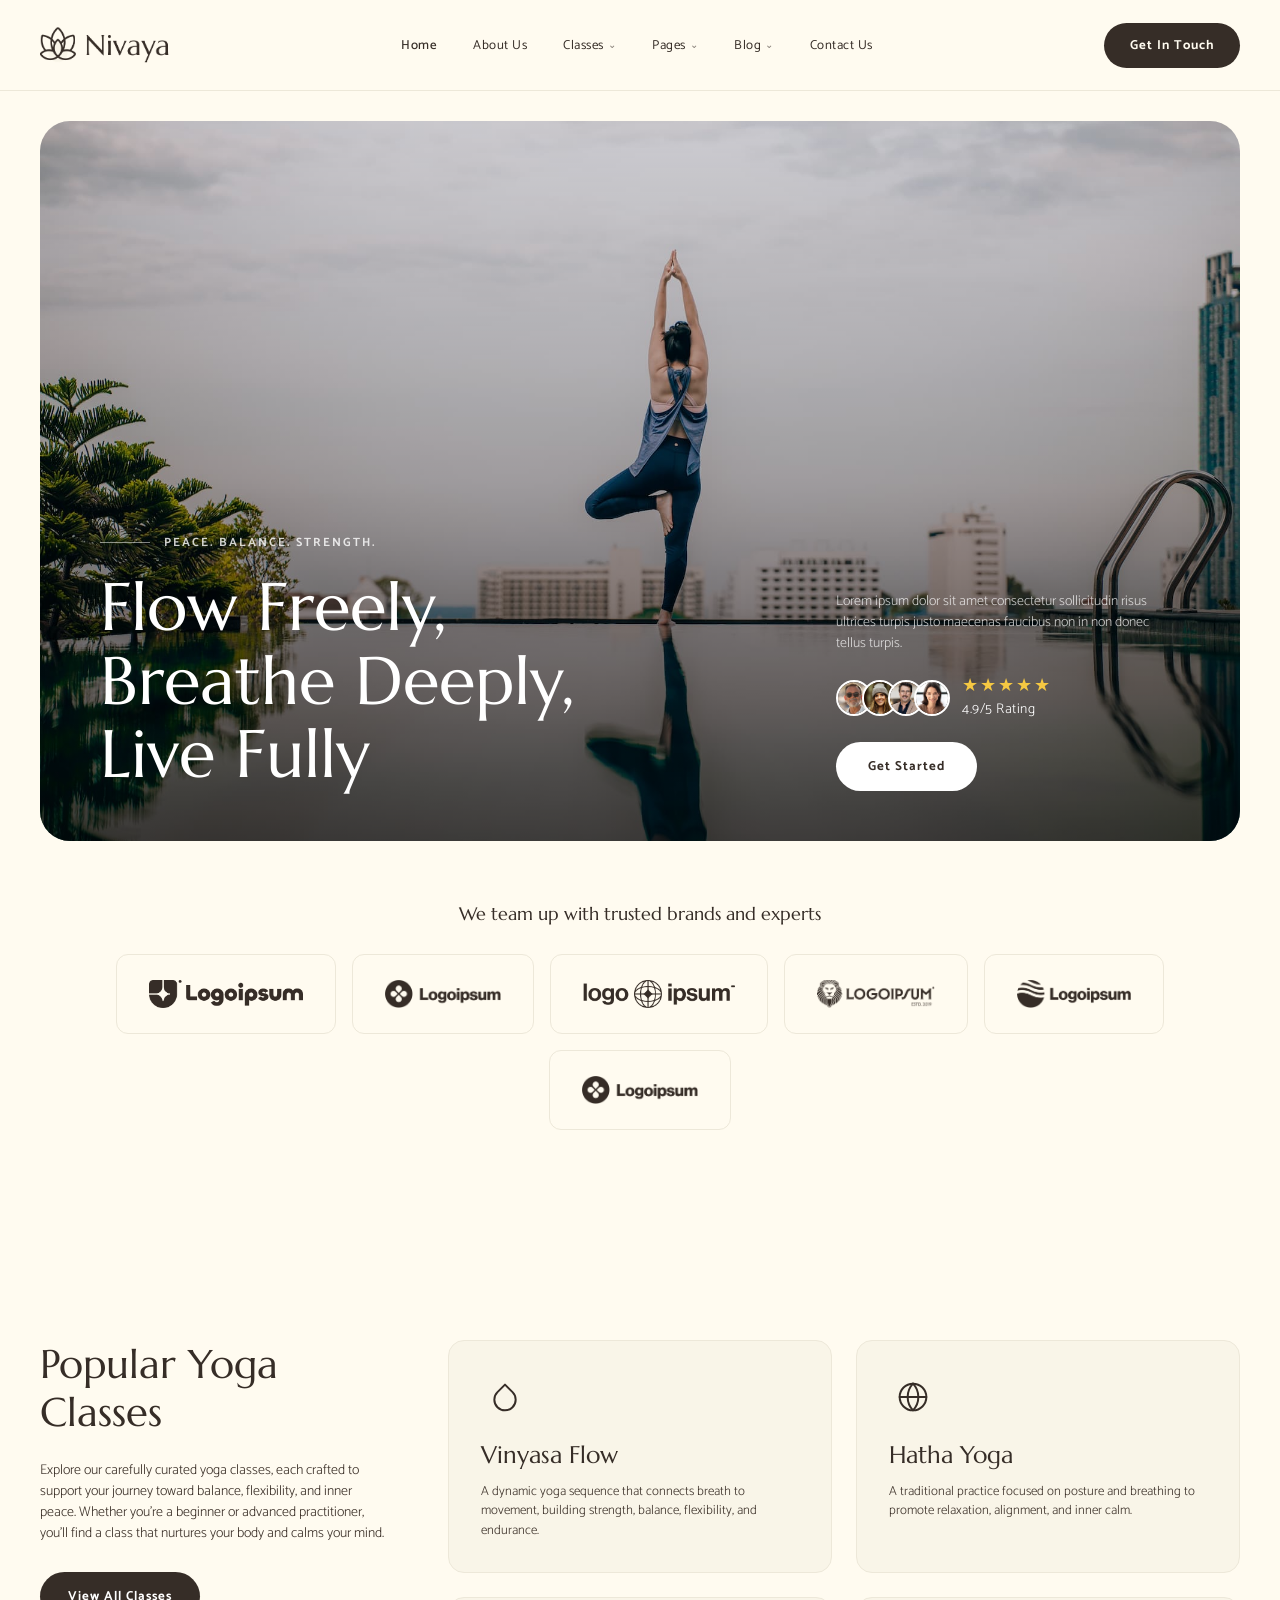
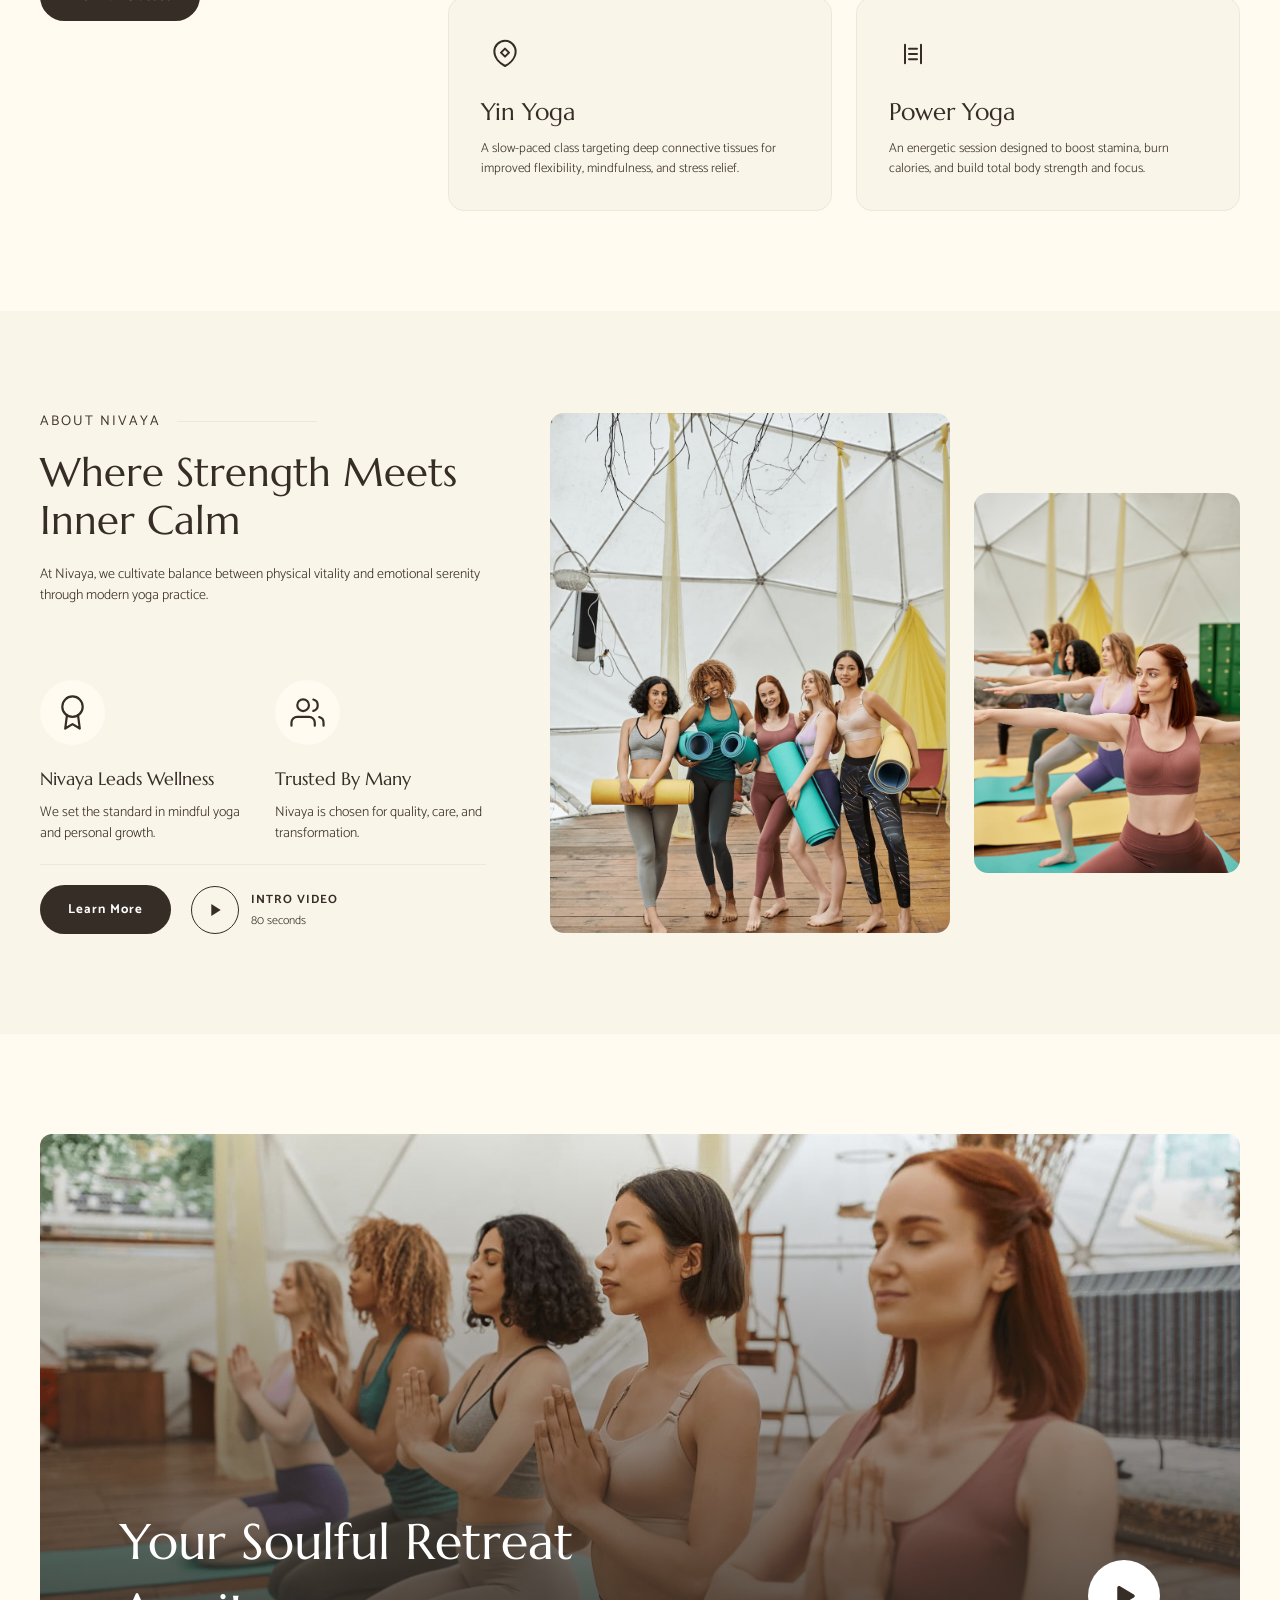
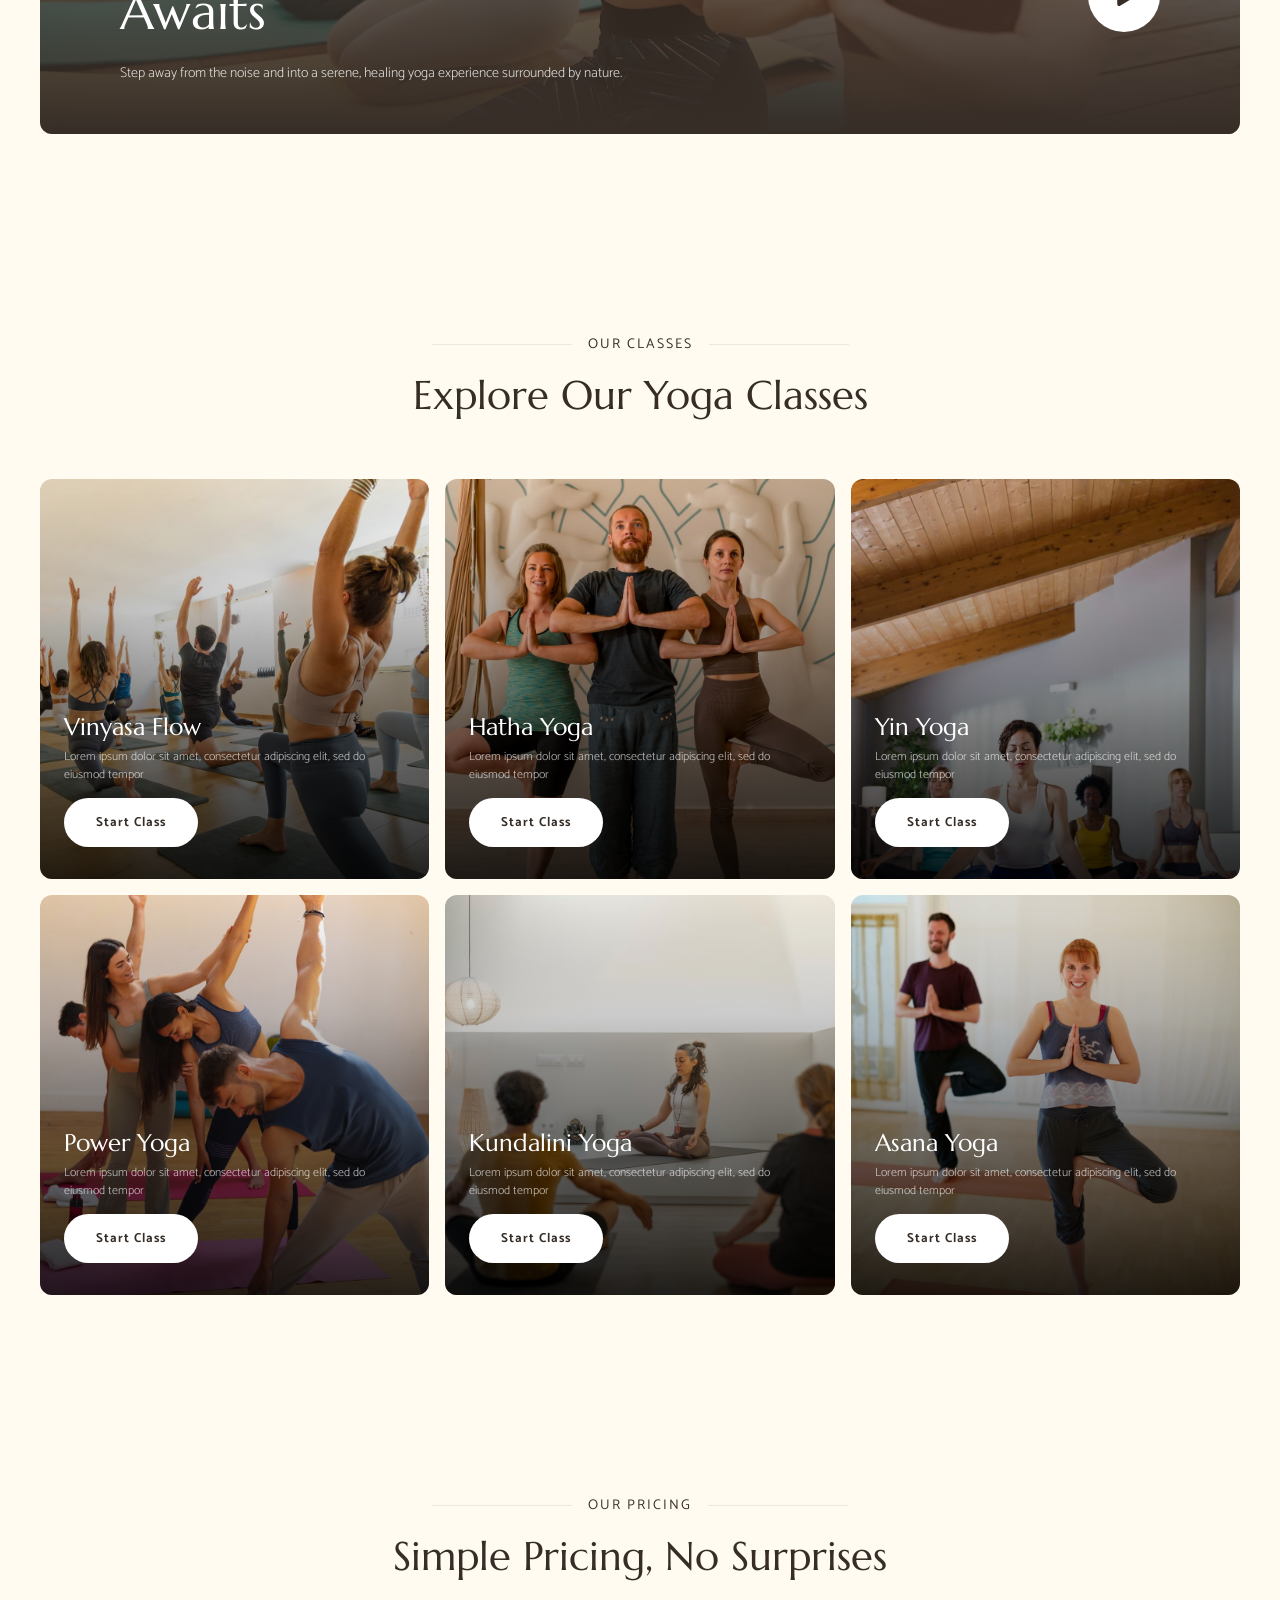
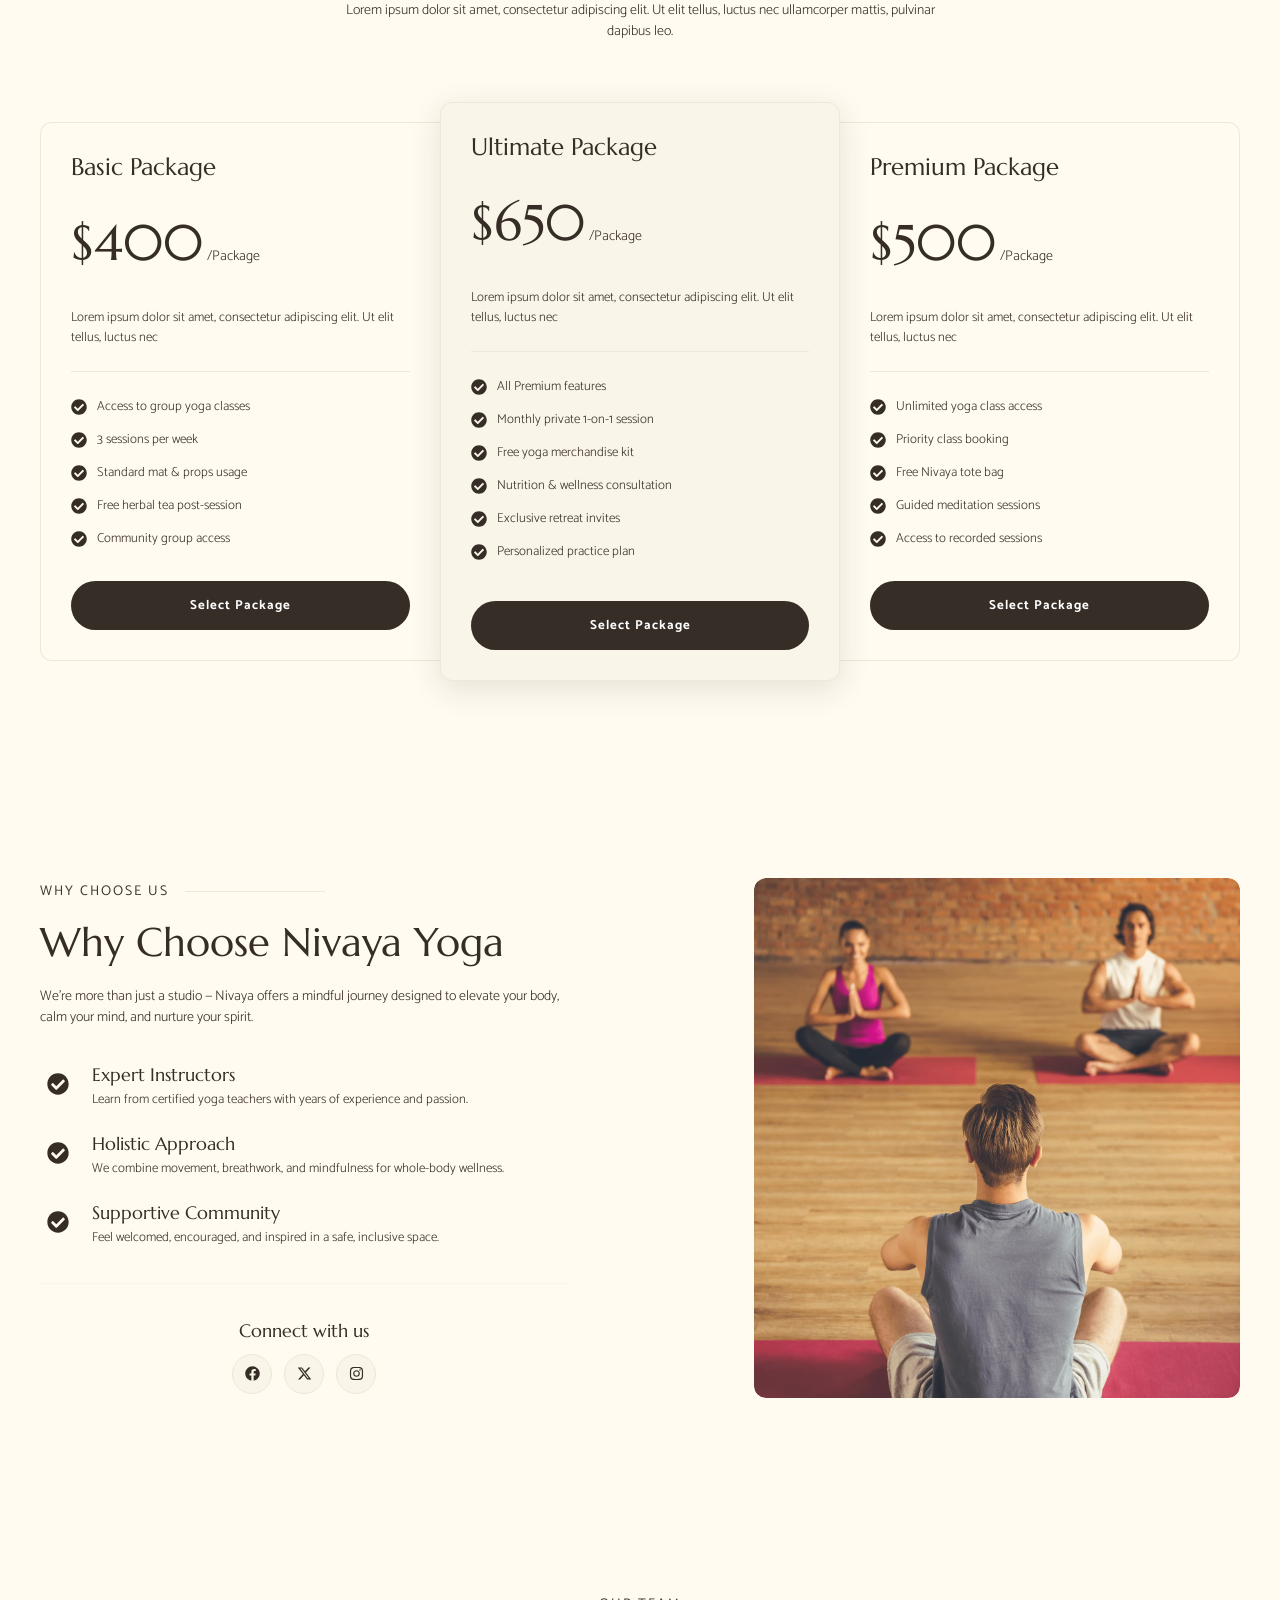
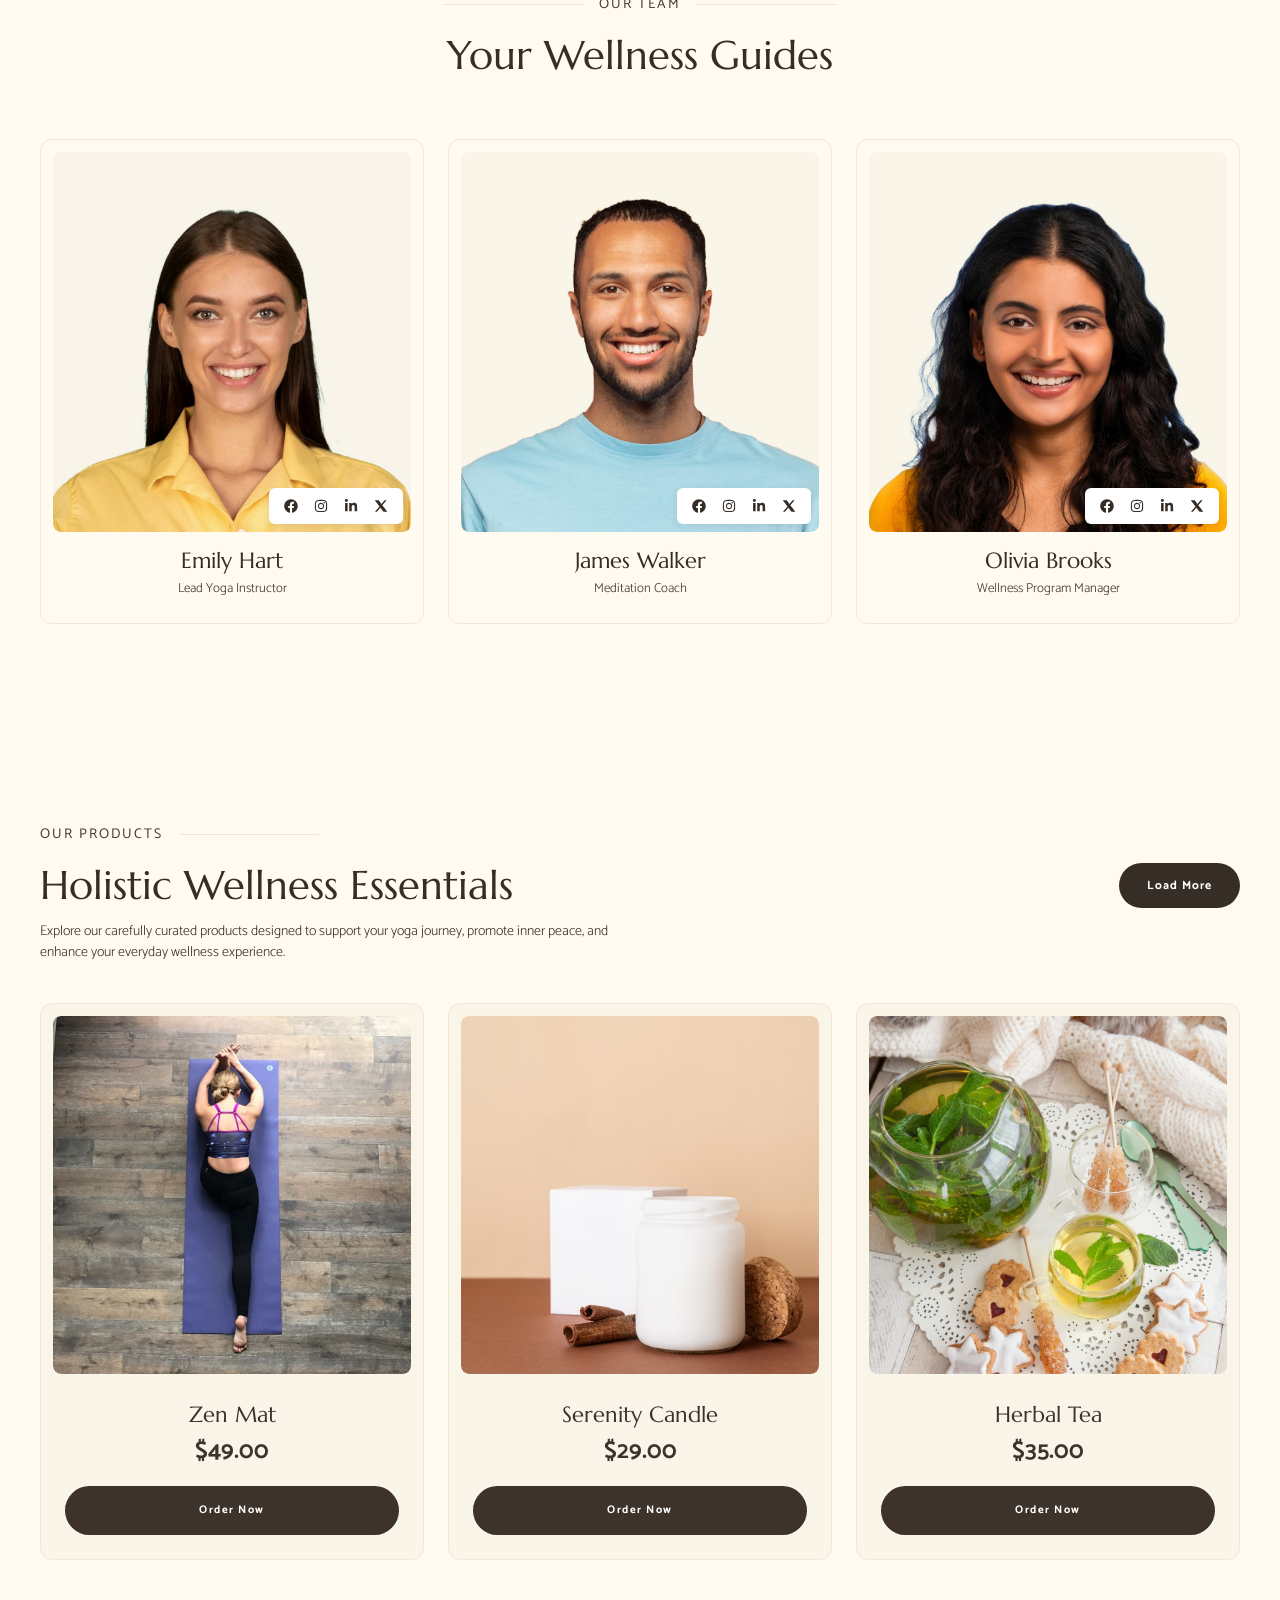
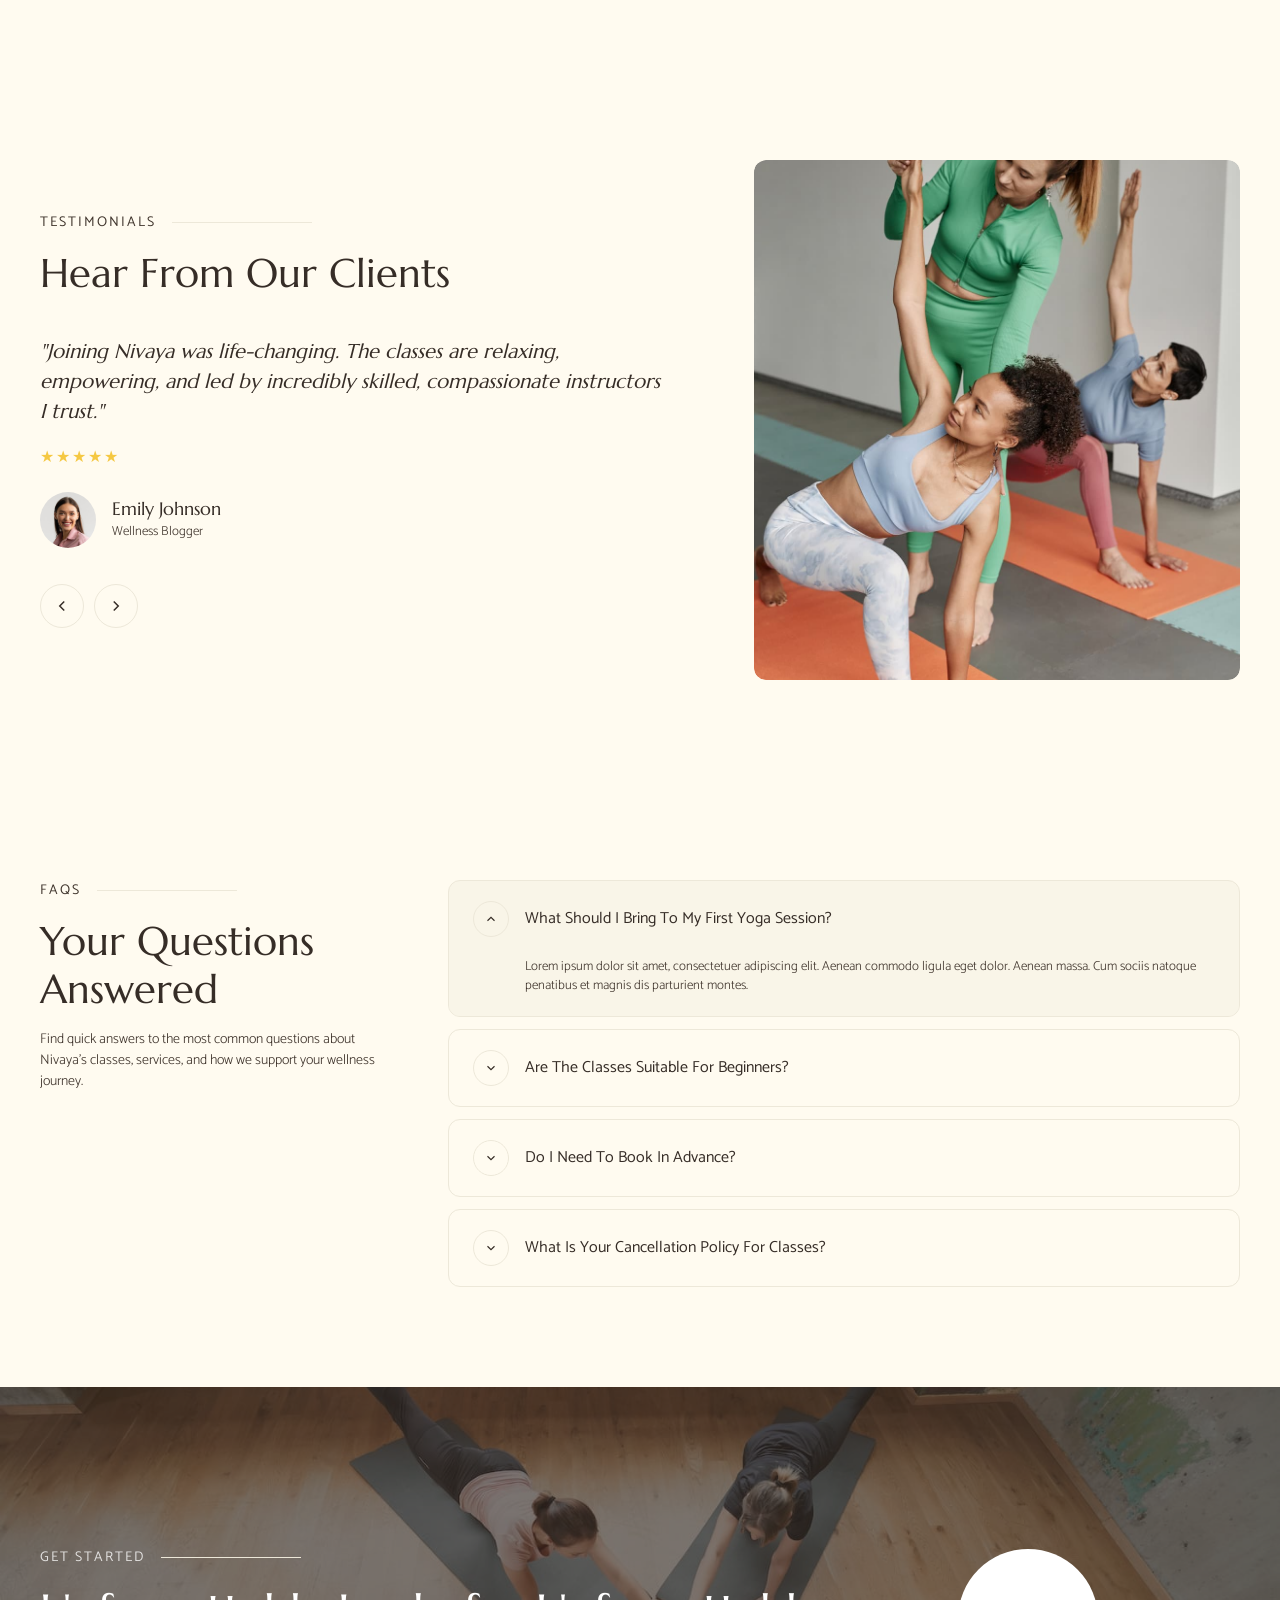
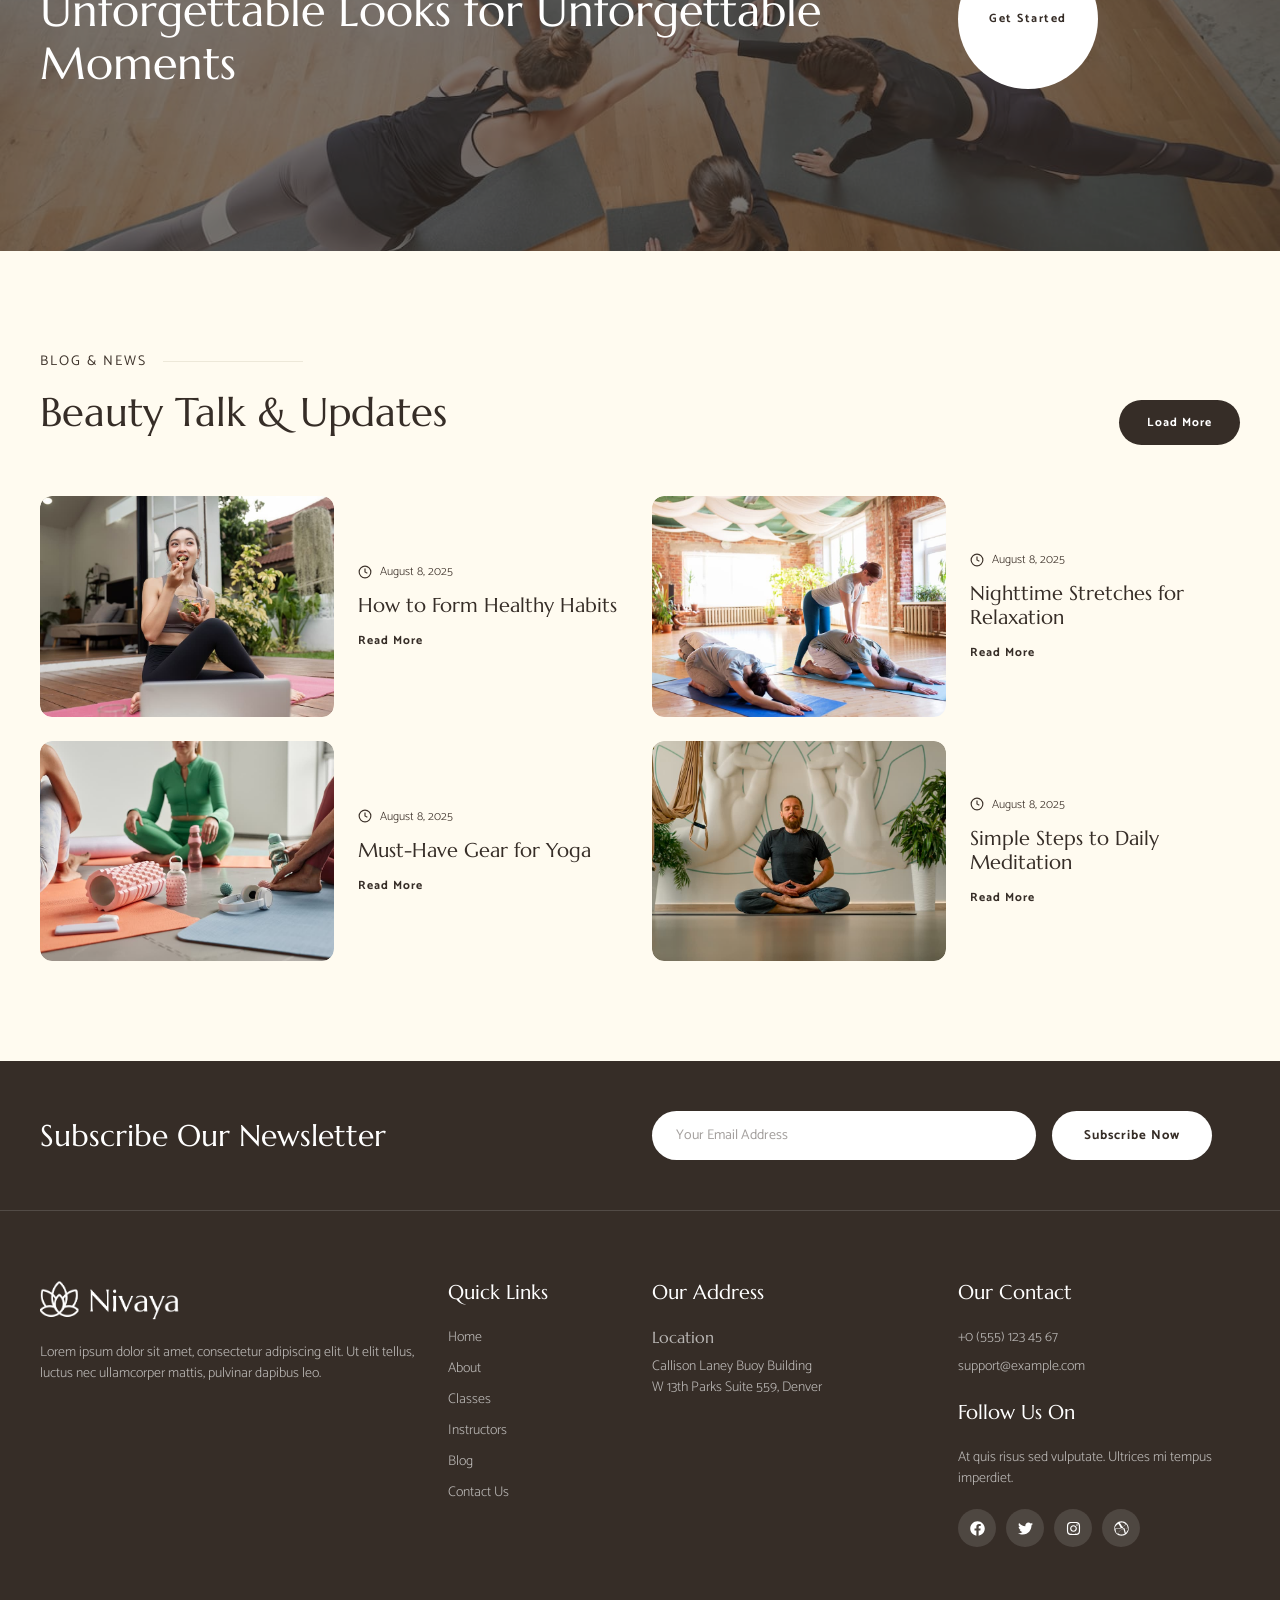
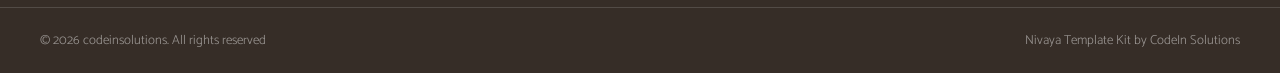
==== index.html @ 0c869939 "changed folder structure" ====
<!doctype html>
<html lang="en">
  <head>
    <meta charset="UTF-8" />
        <link rel="icon" type="image/png" href="images/favicon.png" />
    <meta name="viewport" content="width=device-width, initial-scale=1.0" />
    <title>Nivaya – Yoga Studio &amp; Fitness</title>

    <!-- Bootstrap 5.3 -->
    <link rel="stylesheet" href="css/bootstrap.min.css" />

    <!-- Custom styles -->
    <link rel="stylesheet" href="css/main.css" />
    <link rel="stylesheet" href="css/glightbox.min.css" />
  </head>
  <body>
    <!-- ========================================================
       HEADER
       ======================================================== -->
    <header class="site-header">
      <div class="container">
        <div class="row align-items-center justify-content-between">
          <!-- Logo -->
          <div class="col-auto">
            <a href="index.html" class="site-header__logo">
              <img src="images/logo.png" alt="Nivaya" width="130" height="36" />
            </a>
          </div>

          <!-- Primary Navigation -->
          <div class="col-auto d-none d-xl-block">
            <nav aria-label="Primary">
              <ul class="site-nav">
                <li class="site-nav__item">
                  <a href="index.html" class="site-nav__link active">Home</a>
                </li>
                <li class="site-nav__item">
                  <a href="about-us.html" class="site-nav__link">About Us</a>
                </li>
                <li class="site-nav__item">
                  <a href="classes.html" class="site-nav__link">
                    Classes <span class="nav-arrow">&#8964;</span>
                  </a>
                  <ul class="site-nav__dropdown">
                    <li><a href="classes.html">Classes</a></li>
                    <li><a href="class-detail.html">Class Detail</a></li>
                  </ul>
                </li>
                <li class="site-nav__item">
                  <a href="#" class="site-nav__link">
                    Pages <span class="nav-arrow">&#8964;</span>
                  </a>
                  <ul class="site-nav__dropdown">
                    <li><a href="products.html">Products</a></li>
                    <li><a href="instructors.html">Instructors</a></li>
                    <li><a href="pricing.html">Pricing</a></li>
                    <li><a href="faq.html">FAQs</a></li>
                    <li><a href="testimonials.html">Testimonials</a></li>
                    <li><a href="gallery.html">Gallery</a></li>
                    <li><a href="coming-soon.html">Coming Soon</a></li>
                    <li><a href="404.html">404 Page</a></li>
                  </ul>
                </li>
                <li class="site-nav__item">
                  <a href="blog.html" class="site-nav__link">
                    Blog <span class="nav-arrow">&#8964;</span>
                  </a>
                  <ul class="site-nav__dropdown">
                    <li><a href="blog.html">Blog</a></li>
                    <li><a href="single-blog.html">Single Blog</a></li>
                  </ul>
                </li>
                <li class="site-nav__item">
                  <a href="contact.html" class="site-nav__link">Contact Us</a>
                </li>
              </ul>
            </nav>
          </div>

          <!-- CTA -->
          <div class="col-auto d-none d-xl-block">
            <a href="contact.html" class="btn-header">Get In Touch</a>
          </div>

          <!-- Mobile toggle -->
          <div class="col-auto d-xl-none">
            <button
              class="site-header__toggle"
              type="button"
              data-bs-toggle="offcanvas"
              data-bs-target="#mobileNav"
              aria-controls="mobileNav"
              aria-label="Open menu"
            >
              <span></span>
              <span></span>
              <span></span>
            </button>
          </div>
        </div>
      </div>

      <!-- Mobile Navigation Offcanvas -->
      <div
        class="offcanvas offcanvas-end mobile-offcanvas"
        tabindex="-1"
        id="mobileNav"
        aria-labelledby="mobileNavLabel"
      >
        <div class="offcanvas-header">
          <a href="index.html">
            <img src="images/logo.png" alt="Nivaya" width="130" height="36" />
          </a>
          <button
            type="button"
            class="btn-close mobile-offcanvas__close"
            data-bs-dismiss="offcanvas"
            aria-label="Close"
          ></button>
        </div>
        <div class="offcanvas-body">
          <ul class="mobile-nav">
            <li class="mobile-nav__item">
              <a href="index.html" class="mobile-nav__link active">Home</a>
            </li>
            <li class="mobile-nav__item">
              <a href="about-us.html" class="mobile-nav__link">About Us</a>
            </li>
            <li class="mobile-nav__item">
              <a
                href="#"
                class="mobile-nav__link"
                data-bs-toggle="collapse"
                data-bs-target="#collapseClasses"
                aria-expanded="false"
                aria-controls="collapseClasses"
              >
                Classes <span class="nav-arrow">&#8964;</span>
              </a>
              <div class="collapse" id="collapseClasses">
                <ul class="mobile-nav__dropdown">
                  <li><a href="classes.html">Classes</a></li>
                  <li><a href="class-detail.html">Class Detail</a></li>
                </ul>
              </div>
            </li>
            <li class="mobile-nav__item">
              <a
                href="#"
                class="mobile-nav__link"
                data-bs-toggle="collapse"
                data-bs-target="#collapsePages"
                aria-expanded="false"
                aria-controls="collapsePages"
              >
                Pages <span class="nav-arrow">&#8964;</span>
              </a>
              <div class="collapse" id="collapsePages">
                <ul class="mobile-nav__dropdown">
                  <li><a href="products.html">Products</a></li>
                  <li><a href="instructors.html">Instructors</a></li>
                  <li><a href="pricing.html">Pricing</a></li>
                  <li><a href="faq.html">FAQs</a></li>
                  <li><a href="testimonials.html">Testimonials</a></li>
                  <li><a href="gallery.html">Gallery</a></li>
                  <li><a href="coming-soon.html">Coming Soon</a></li>
                  <li><a href="404.html">404 Page</a></li>
                </ul>
              </div>
            </li>
            <li class="mobile-nav__item">
              <a
                href="#"
                class="mobile-nav__link"
                data-bs-toggle="collapse"
                data-bs-target="#collapseBlog"
                aria-expanded="false"
                aria-controls="collapseBlog"
              >
                Blog <span class="nav-arrow">&#8964;</span>
              </a>
              <div class="collapse" id="collapseBlog">
                <ul class="mobile-nav__dropdown">
                  <li><a href="blog.html">Blog</a></li>
                  <li><a href="single-blog.html">Single Blog</a></li>
                </ul>
              </div>
            </li>
            <li class="mobile-nav__item">
              <a href="contact.html" class="mobile-nav__link">Contact Us</a>
            </li>
          </ul>
          <div class="mobile-offcanvas__cta">
            <a href="contact.html" class="btn-primary w-100 text-center">Get In Touch</a>
          </div>
        </div>
      </div>
    </header>

    <!-- ========================================================
       HERO SECTION
       ======================================================== -->
    <main>
      <section class="hero-section" aria-label="Hero">
        <div class="container">
          <!-- Hero card — width matches reference (1290px container) -->
          <div class="hero-card">
            <div class="hero-card__overlay" aria-hidden="true"></div>
            <div class="hero-card__content">
              <div class="row align-items-end">
                <!-- Left: tagline + heading -->
                <div class="col-lg-8">
                  <p class="hero-tagline">
                    <span class="hero-tagline__divider"></span>
                    Peace. Balance. Strength.
                  </p>
                  <h1 class="hero-title">
                    Flow Freely,<br />Breathe Deeply,<br />Live Fully
                  </h1>
                </div>

                <!-- Right: description + rating + CTA -->
                <div class="col-lg-4">
                  <div class="hero-aside">
                    <p class="hero-card__desc">
                      Lorem ipsum dolor sit amet consectetur sollicitudin risus
                      ultrices turpis justo maecenas faucibus non in non donec
                      tellus turpis.
                    </p>
                    <div class="hero-card__meta">
                      <div class="hero-avatars">
                        <img
                          src="images/rating-1.jpg"
                          alt=""
                          class="hero-avatars__img"
                        />
                        <img
                          src="images/rating-2.jpg"
                          alt=""
                          class="hero-avatars__img"
                        />
                        <img
                          src="images/rating-3.jpg"
                          alt=""
                          class="hero-avatars__img"
                        />
                        <img
                          src="images/rating-4.jpg"
                          alt=""
                          class="hero-avatars__img"
                        />
                      </div>
                      <div class="hero-rating">
                        <span class="hero-rating__stars" aria-label="5 stars">
                          &#9733;&#9733;&#9733;&#9733;&#9733;
                        </span>
                        <span class="hero-rating__label hero-rating__label--light">4.9/5 Rating</span>
                      </div>
                    </div>
                    <a href="contact.html" class="btn-white">Get Started</a>
                  </div>
                </div>
              </div>
            </div>
          </div>

          <!-- Brand partners — below the hero card -->
          <div class="hero-partners">
            <h2 class="hero-partners__title">
              We team up with trusted brands and experts
            </h2>
            <div class="hero-partners__logos">
              <div class="hero-partners__logo">
                <img src="images/brand-1.png" alt="Partner brand" />
              </div>
              <div class="hero-partners__logo">
                <img src="images/brand-2.png" alt="Partner brand" />
              </div>
              <div class="hero-partners__logo">
                <img src="images/brand-3.png" alt="Partner brand" />
              </div>
              <div class="hero-partners__logo">
                <img src="images/brand-4.png" alt="Partner brand" />
              </div>
              <div class="hero-partners__logo">
                <img src="images/brand-5.png" alt="Partner brand" />
              </div>
              <div class="hero-partners__logo">
                <img src="images/brand-6.png" alt="Partner brand" />
              </div>
            </div>
          </div>
        </div>
      </section>

      <!-- ========================================================
         CLASSES SECTION
         ======================================================== -->
      <section class="classes-section" aria-label="Yoga Classes">
        <div class="container">
          <div class="row">
            <!-- Left Column: Header -->
            <div class="col-lg-4">
              <div class="classes-header">
                <h2 class="section-title">Popular Yoga <br />Classes</h2>
                <p class="section-desc">
                  Explore our carefully curated yoga classes, each crafted to
                  support your journey toward balance, flexibility, and inner
                  peace. Whether you're a beginner or advanced practitioner,
                  you'll find a class that nurtures your body and calms your
                  mind.
                </p>
                <a href="classes.html" class="btn-primary">View All Classes</a>
              </div>
            </div>

            <!-- Right Column: Cards Grid -->
            <div class="col-lg-8">
              <div class="classes-grid row g-4">
                <!-- Card 1: Vinyasa Flow -->
                <div class="col-md-6">
                  <div class="class-card">
                    <div class="class-card__icon">
                      <svg
                        viewBox="0 0 24 24"
                        fill="none"
                        stroke="currentColor"
                        stroke-width="1.5"
                        stroke-linecap="round"
                        stroke-linejoin="round"
                      >
                        <path d="M12 2.69l5.66 5.66a8 8 0 1 1-11.31 0z" />
                      </svg>
                    </div>
                    <h3 class="class-card__title">Vinyasa Flow</h3>
                    <p class="class-card__desc">
                      A dynamic yoga sequence that connects breath to movement,
                      building strength, balance, flexibility, and endurance.
                    </p>
                  </div>
                </div>

                <!-- Card 2: Hatha Yoga -->
                <div class="col-md-6">
                  <div class="class-card">
                    <div class="class-card__icon">
                      <svg
                        viewBox="0 0 24 24"
                        fill="none"
                        stroke="currentColor"
                        stroke-width="1.5"
                        stroke-linecap="round"
                        stroke-linejoin="round"
                      >
                        <circle cx="12" cy="12" r="10" />
                        <path
                          d="M12 2a14.5 14.5 0 0 0 0 20 14.5 14.5 0 0 0 0-20"
                        />
                        <path d="M2 12h20" />
                      </svg>
                    </div>
                    <h3 class="class-card__title">Hatha Yoga</h3>
                    <p class="class-card__desc">
                      A traditional practice focused on posture and breathing to
                      promote relaxation, alignment, and inner calm.
                    </p>
                  </div>
                </div>

                <!-- Card 3: Yin Yoga -->
                <div class="col-md-6">
                  <div class="class-card">
                    <div class="class-card__icon">
                      <svg
                        viewBox="0 0 24 24"
                        fill="none"
                        stroke="currentColor"
                        stroke-width="1.5"
                        stroke-linecap="round"
                        stroke-linejoin="round"
                      >
                        <path
                          d="M12 2C7.5 2 4 6 4 10c0 5 4 9 8 11 4-2 8-6 8-11 0-4-3.5-8-8-8z"
                        />
                        <path d="M12 14l-3-3 3-3 3 3-3 3z" />
                      </svg>
                    </div>
                    <h3 class="class-card__title">Yin Yoga</h3>
                    <p class="class-card__desc">
                      A slow-paced class targeting deep connective tissues for
                      improved flexibility, mindfulness, and stress relief.
                    </p>
                  </div>
                </div>

                <!-- Card 4: Power Yoga -->
                <div class="col-md-6">
                  <div class="class-card">
                    <div class="class-card__icon">
                      <svg
                        viewBox="0 0 24 24"
                        fill="none"
                        stroke="currentColor"
                        stroke-width="1.5"
                        stroke-linecap="round"
                        stroke-linejoin="round"
                      >
                        <path d="M6 5v14M18 5v14M9 8h6M9 12h6M9 16h6" />
                      </svg>
                    </div>
                    <h3 class="class-card__title">Power Yoga</h3>
                    <p class="class-card__desc">
                      An energetic session designed to boost stamina, burn
                      calories, and build total body strength and focus.
                    </p>
                  </div>
                </div>
              </div>
            </div>
          </div>
        </div>
      </section>

      <!-- ========================================================
         ABOUT SECTION
         ======================================================== -->
      <section class="about-section" aria-label="About Nivaya">
        <div class="container">
          <div class="row align-items-center">
            <!-- Left Column: Content -->
            <div class="col-lg-5">
              <div class="about-content">
                <!-- Tagline with divider -->
                <div class="section-label section-label--left">
                  <span class="section-label__text">About Nivaya</span>
                  <span
                    class="section-label__line section-label__line--short"
                  ></span>
                </div>

                <!-- Main heading -->
                <h2 class="section-title">Where Strength Meets Inner Calm</h2>

                <!-- Description -->
                <p class="section-desc">
                  At Nivaya, we cultivate balance between physical vitality and
                  emotional serenity through modern yoga practice.
                </p>

                <!-- Feature boxes -->
                <div class="about-features row g-4">
                  <div class="col-6">
                    <div class="about-feature">
                      <div class="about-feature__icon">
                        <svg
                          viewBox="0 0 24 24"
                          fill="none"
                          stroke="currentColor"
                          stroke-width="1.5"
                          stroke-linecap="round"
                          stroke-linejoin="round"
                        >
                          <circle cx="12" cy="8" r="7" />
                          <polyline
                            points="8.21 13.89 7 23 12 20 17 23 15.79 13.88"
                          />
                        </svg>
                      </div>
                      <h4 class="about-feature__title">
                        Nivaya Leads Wellness
                      </h4>
                      <p class="about-feature__desc">
                        We set the standard in mindful yoga and personal growth.
                      </p>
                    </div>
                  </div>
                  <div class="col-6">
                    <div class="about-feature">
                      <div class="about-feature__icon">
                        <svg
                          viewBox="0 0 24 24"
                          fill="none"
                          stroke="currentColor"
                          stroke-width="1.5"
                          stroke-linecap="round"
                          stroke-linejoin="round"
                        >
                          <path d="M17 21v-2a4 4 0 0 0-4-4H5a4 4 0 0 0-4 4v2" />
                          <circle cx="9" cy="7" r="4" />
                          <path d="M23 21v-2a4 4 0 0 0-3-3.87" />
                          <path d="M16 3.13a4 4 0 0 1 0 7.75" />
                        </svg>
                      </div>
                      <h4 class="about-feature__title">Trusted By Many</h4>
                      <p class="about-feature__desc">
                        Nivaya is chosen for quality, care, and transformation.
                      </p>
                    </div>
                  </div>
                </div>

                <!-- CTA Row -->
                <div class="about-cta">
                  <a href="about-us.html" class="btn-primary">Learn More</a>
                  <div class="about-video">
                    <a
                      href="https://www.youtube.com/watch?v=MLpWrANjFbI"
                      class="about-video__btn glightbox"
                      aria-label="Play intro video"
                    >
                      <svg viewBox="0 0 24 24" fill="currentColor">
                        <polygon points="5 3 19 12 5 21 5 3" />
                      </svg>
                    </a>
                    <div class="about-video__text">
                      <span class="about-video__label">INTRO VIDEO</span>
                      <span class="about-video__time">80 seconds</span>
                    </div>
                  </div>
                </div>
              </div>
            </div>

            <!-- Right Column: Images -->
            <div class="col-lg-7">
              <div class="about-images">
                <div
                  class="about-images__main"
                  style="
                    background-image: url(&quot;images/about-main.jpg&quot;);
                  "
                  role="img"
                  aria-label="Yoga group class at Nivaya studio"
                ></div>
                <div
                  class="about-images__secondary"
                  style="
                    background-image: url(&quot;images/about-secondary.jpg&quot;);
                  "
                  role="img"
                  aria-label="Yoga practice session"
                ></div>
              </div>
            </div>
          </div>
        </div>
      </section>

      <!-- ========================================================
         SOULFUL RETREAT SECTION
         ======================================================== -->
      <section class="retreat-section" aria-label="Your Soulful Retreat Awaits">
        <div class="container">
          <div
            class="retreat-card"
            style="
              background-image: url(&quot;images/soulful-retreat.jpg&quot;);
            "
          >
            <div class="retreat-card__overlay"></div>
            <div class="retreat-card__body">
              <div class="retreat-card__content">
                <h2 class="retreat-card__title">Your Soulful Retreat Awaits</h2>
                <p class="retreat-card__desc">
                  Step away from the noise and into a serene, healing yoga
                  experience surrounded by nature.
                </p>
              </div>
              <a
                href="https://www.youtube.com/watch?v=MLpWrANjFbI"
                class="retreat-card__play glightbox"
                aria-label="Watch video"
              >
                <span class="retreat-card__play-icon">
                  <svg
                    viewBox="0 0 448 512"
                    xmlns="http://www.w3.org/2000/svg"
                    fill="currentColor"
                  >
                    <path
                      d="M424.4 214.7L72.4 6.6C43.8-10.3 0 6.1 0 47.9V464c0 37.5 40.7 60.1 72.4 41.3l352-208c31.4-18.5 31.5-64.1 0-82.6z"
                    />
                  </svg>
                </span>
              </a>
            </div>
          </div>
        </div>
      </section>

      <!-- ========================================================
         EXPLORE CLASSES SECTION (Photo Grid)
         ======================================================== -->
      <section class="explore-section" aria-label="Explore Yoga Classes">
        <div class="container">
          <!-- Section Header -->
          <div class="section-header section-header--center">
            <div class="section-label">
              <span class="section-label__line"></span>
              <span class="section-label__text">Our Classes</span>
              <span class="section-label__line"></span>
            </div>
            <h2 class="section-title">Explore Our Yoga Classes</h2>
          </div>

          <!-- Photo Grid -->
          <div class="row g-3">
            <div class="col-lg-4 col-md-6">
              <div
                class="photo-class-card"
                style="
                  background-image: url(&quot;images/yoga-students.jpg&quot;);
                "
              >
                <div class="photo-class-card__overlay"></div>
                <div class="photo-class-card__body">
                  <h3 class="photo-class-card__title">Vinyasa Flow</h3>
                  <p class="photo-class-card__desc">
                    Lorem ipsum dolor sit amet, consectetur adipiscing elit, sed
                    do eiusmod tempor
                  </p>
                  <a href="class-detail.html" class="btn-white">Start Class</a>
                </div>
              </div>
            </div>
            <div class="col-lg-4 col-md-6">
              <div
                class="photo-class-card"
                style="
                  background-image: url(&quot;images/group-beautiful.jpg&quot;);
                "
              >
                <div class="photo-class-card__overlay"></div>
                <div class="photo-class-card__body">
                  <h3 class="photo-class-card__title">Hatha Yoga</h3>
                  <p class="photo-class-card__desc">
                    Lorem ipsum dolor sit amet, consectetur adipiscing elit, sed
                    do eiusmod tempor
                  </p>
                  <a href="class-detail.html" class="btn-white">Start Class</a>
                </div>
              </div>
            </div>
            <div class="col-lg-4 col-md-6">
              <div
                class="photo-class-card"
                style="
                  background-image: url(&quot;images/group-pretty.jpg&quot;);
                "
              >
                <div class="photo-class-card__overlay"></div>
                <div class="photo-class-card__body">
                  <h3 class="photo-class-card__title">Yin Yoga</h3>
                  <p class="photo-class-card__desc">
                    Lorem ipsum dolor sit amet, consectetur adipiscing elit, sed
                    do eiusmod tempor
                  </p>
                  <a href="class-detail.html" class="btn-white">Start Class</a>
                </div>
              </div>
            </div>
            <div class="col-lg-4 col-md-6">
              <div
                class="photo-class-card"
                style="
                  background-image: url(&quot;images/young-caucasian.jpg&quot;);
                "
              >
                <div class="photo-class-card__overlay"></div>
                <div class="photo-class-card__body">
                  <h3 class="photo-class-card__title">Power Yoga</h3>
                  <p class="photo-class-card__desc">
                    Lorem ipsum dolor sit amet, consectetur adipiscing elit, sed
                    do eiusmod tempor
                  </p>
                  <a href="class-detail.html" class="btn-white">Start Class</a>
                </div>
              </div>
            </div>
            <div class="col-lg-4 col-md-6">
              <div
                class="photo-class-card"
                style="
                  background-image: url(&quot;images/yoga-session.jpg&quot;);
                "
              >
                <div class="photo-class-card__overlay"></div>
                <div class="photo-class-card__body">
                  <h3 class="photo-class-card__title">Kundalini Yoga</h3>
                  <p class="photo-class-card__desc">
                    Lorem ipsum dolor sit amet, consectetur adipiscing elit, sed
                    do eiusmod tempor
                  </p>
                  <a href="class-detail.html" class="btn-white">Start Class</a>
                </div>
              </div>
            </div>
            <div class="col-lg-4 col-md-6">
              <div
                class="photo-class-card"
                style="
                  background-image: url(&quot;images/enjoying-yoga.jpg&quot;);
                "
              >
                <div class="photo-class-card__overlay"></div>
                <div class="photo-class-card__body">
                  <h3 class="photo-class-card__title">Asana Yoga</h3>
                  <p class="photo-class-card__desc">
                    Lorem ipsum dolor sit amet, consectetur adipiscing elit, sed
                    do eiusmod tempor
                  </p>
                  <a href="class-detail.html" class="btn-white">Start Class</a>
                </div>
              </div>
            </div>
          </div>
        </div>
      </section>

      <!-- ========================================================
         PRICING SECTION
         ======================================================== -->
      <section class="pricing-section" aria-label="Pricing">
        <div class="container">
          <!-- Section Header -->
          <div class="section-header section-header--center">
            <div class="section-label">
              <span class="section-label__line"></span>
              <span class="section-label__text">Our Pricing</span>
              <span class="section-label__line"></span>
            </div>
            <h2 class="section-title">Simple Pricing, No Surprises</h2>
            <p class="section-desc">
              Lorem ipsum dolor sit amet, consectetur adipiscing elit. Ut elit
              tellus, luctus nec ullamcorper mattis, pulvinar dapibus leo.
            </p>
          </div>

          <div class="row g-0 pricing-row">
            <!-- Basic Package -->
            <div class="col-lg-4 col-12">
              <div class="pricing-card">
                <h3 class="pricing-card__name">Basic Package</h3>
                <div class="pricing-card__price">
                  <span class="pricing-card__amount">$400</span>
                  <span class="pricing-card__period">/Package</span>
                </div>
                <p class="pricing-card__desc">
                  Lorem ipsum dolor sit amet, consectetur adipiscing elit. Ut
                  elit tellus, luctus nec
                </p>
                <ul class="pricing-card__features">
                  <li>
                    <svg viewBox="0 0 512 512" aria-hidden="true">
                      <path
                        d="M504 256c0 136.967-111.033 248-248 248S8 392.967 8 256 119.033 8 256 8s248 111.033 248 248zM227.314 387.314l184-184c6.248-6.248 6.248-16.379 0-22.627l-22.627-22.627c-6.248-6.249-16.379-6.249-22.628 0L216 308.118l-70.059-70.059c-6.248-6.248-16.379-6.248-22.628 0l-22.627 22.627c-6.248 6.248-6.248 16.379 0 22.627l104 104c6.249 6.249 16.379 6.249 22.628.001z"
                      />
                    </svg>
                    Access to group yoga classes
                  </li>
                  <li>
                    <svg viewBox="0 0 512 512" aria-hidden="true">
                      <path
                        d="M504 256c0 136.967-111.033 248-248 248S8 392.967 8 256 119.033 8 256 8s248 111.033 248 248zM227.314 387.314l184-184c6.248-6.248 6.248-16.379 0-22.627l-22.627-22.627c-6.248-6.249-16.379-6.249-22.628 0L216 308.118l-70.059-70.059c-6.248-6.248-16.379-6.248-22.628 0l-22.627 22.627c-6.248 6.248-6.248 16.379 0 22.627l104 104c6.249 6.249 16.379 6.249 22.628.001z"
                      />
                    </svg>
                    3 sessions per week
                  </li>
                  <li>
                    <svg viewBox="0 0 512 512" aria-hidden="true">
                      <path
                        d="M504 256c0 136.967-111.033 248-248 248S8 392.967 8 256 119.033 8 256 8s248 111.033 248 248zM227.314 387.314l184-184c6.248-6.248 6.248-16.379 0-22.627l-22.627-22.627c-6.248-6.249-16.379-6.249-22.628 0L216 308.118l-70.059-70.059c-6.248-6.248-16.379-6.248-22.628 0l-22.627 22.627c-6.248 6.248-6.248 16.379 0 22.627l104 104c6.249 6.249 16.379 6.249 22.628.001z"
                      />
                    </svg>
                    Standard mat &amp; props usage
                  </li>
                  <li>
                    <svg viewBox="0 0 512 512" aria-hidden="true">
                      <path
                        d="M504 256c0 136.967-111.033 248-248 248S8 392.967 8 256 119.033 8 256 8s248 111.033 248 248zM227.314 387.314l184-184c6.248-6.248 6.248-16.379 0-22.627l-22.627-22.627c-6.248-6.249-16.379-6.249-22.628 0L216 308.118l-70.059-70.059c-6.248-6.248-16.379-6.248-22.628 0l-22.627 22.627c-6.248 6.248-6.248 16.379 0 22.627l104 104c6.249 6.249 16.379 6.249 22.628.001z"
                      />
                    </svg>
                    Free herbal tea post-session
                  </li>
                  <li>
                    <svg viewBox="0 0 512 512" aria-hidden="true">
                      <path
                        d="M504 256c0 136.967-111.033 248-248 248S8 392.967 8 256 119.033 8 256 8s248 111.033 248 248zM227.314 387.314l184-184c6.248-6.248 6.248-16.379 0-22.627l-22.627-22.627c-6.248-6.249-16.379-6.249-22.628 0L216 308.118l-70.059-70.059c-6.248-6.248-16.379-6.248-22.628 0l-22.627 22.627c-6.248 6.248-6.248 16.379 0 22.627l104 104c6.249 6.249 16.379 6.249 22.628.001z"
                      />
                    </svg>
                    Community group access
                  </li>
                </ul>
                <a href="contact.html" class="pricing-card__btn">Select Package</a>
              </div>
            </div>

            <!-- Ultimate Package (Featured) -->
            <div class="col-lg-4 col-12">
              <div class="pricing-card pricing-card--featured">
                <h3 class="pricing-card__name">Ultimate Package</h3>
                <div class="pricing-card__price">
                  <span class="pricing-card__amount">$650</span>
                  <span class="pricing-card__period">/Package</span>
                </div>
                <p class="pricing-card__desc">
                  Lorem ipsum dolor sit amet, consectetur adipiscing elit. Ut
                  elit tellus, luctus nec
                </p>
                <ul class="pricing-card__features">
                  <li>
                    <svg viewBox="0 0 512 512" aria-hidden="true">
                      <path
                        d="M504 256c0 136.967-111.033 248-248 248S8 392.967 8 256 119.033 8 256 8s248 111.033 248 248zM227.314 387.314l184-184c6.248-6.248 6.248-16.379 0-22.627l-22.627-22.627c-6.248-6.249-16.379-6.249-22.628 0L216 308.118l-70.059-70.059c-6.248-6.248-16.379-6.248-22.628 0l-22.627 22.627c-6.248 6.248-6.248 16.379 0 22.627l104 104c6.249 6.249 16.379 6.249 22.628.001z"
                      />
                    </svg>
                    All Premium features
                  </li>
                  <li>
                    <svg viewBox="0 0 512 512" aria-hidden="true">
                      <path
                        d="M504 256c0 136.967-111.033 248-248 248S8 392.967 8 256 119.033 8 256 8s248 111.033 248 248zM227.314 387.314l184-184c6.248-6.248 6.248-16.379 0-22.627l-22.627-22.627c-6.248-6.249-16.379-6.249-22.628 0L216 308.118l-70.059-70.059c-6.248-6.248-16.379-6.248-22.628 0l-22.627 22.627c-6.248 6.248-6.248 16.379 0 22.627l104 104c6.249 6.249 16.379 6.249 22.628.001z"
                      />
                    </svg>
                    Monthly private 1-on-1 session
                  </li>
                  <li>
                    <svg viewBox="0 0 512 512" aria-hidden="true">
                      <path
                        d="M504 256c0 136.967-111.033 248-248 248S8 392.967 8 256 119.033 8 256 8s248 111.033 248 248zM227.314 387.314l184-184c6.248-6.248 6.248-16.379 0-22.627l-22.627-22.627c-6.248-6.249-16.379-6.249-22.628 0L216 308.118l-70.059-70.059c-6.248-6.248-16.379-6.248-22.628 0l-22.627 22.627c-6.248 6.248-6.248 16.379 0 22.627l104 104c6.249 6.249 16.379 6.249 22.628.001z"
                      />
                    </svg>
                    Free yoga merchandise kit
                  </li>
                  <li>
                    <svg viewBox="0 0 512 512" aria-hidden="true">
                      <path
                        d="M504 256c0 136.967-111.033 248-248 248S8 392.967 8 256 119.033 8 256 8s248 111.033 248 248zM227.314 387.314l184-184c6.248-6.248 6.248-16.379 0-22.627l-22.627-22.627c-6.248-6.249-16.379-6.249-22.628 0L216 308.118l-70.059-70.059c-6.248-6.248-16.379-6.248-22.628 0l-22.627 22.627c-6.248 6.248-6.248 16.379 0 22.627l104 104c6.249 6.249 16.379 6.249 22.628.001z"
                      />
                    </svg>
                    Nutrition &amp; wellness consultation
                  </li>
                  <li>
                    <svg viewBox="0 0 512 512" aria-hidden="true">
                      <path
                        d="M504 256c0 136.967-111.033 248-248 248S8 392.967 8 256 119.033 8 256 8s248 111.033 248 248zM227.314 387.314l184-184c6.248-6.248 6.248-16.379 0-22.627l-22.627-22.627c-6.248-6.249-16.379-6.249-22.628 0L216 308.118l-70.059-70.059c-6.248-6.248-16.379-6.248-22.628 0l-22.627 22.627c-6.248 6.248-6.248 16.379 0 22.627l104 104c6.249 6.249 16.379 6.249 22.628.001z"
                      />
                    </svg>
                    Exclusive retreat invites
                  </li>
                  <li>
                    <svg viewBox="0 0 512 512" aria-hidden="true">
                      <path
                        d="M504 256c0 136.967-111.033 248-248 248S8 392.967 8 256 119.033 8 256 8s248 111.033 248 248zM227.314 387.314l184-184c6.248-6.248 6.248-16.379 0-22.627l-22.627-22.627c-6.248-6.249-16.379-6.249-22.628 0L216 308.118l-70.059-70.059c-6.248-6.248-16.379-6.248-22.628 0l-22.627 22.627c-6.248 6.248-6.248 16.379 0 22.627l104 104c6.249 6.249 16.379 6.249 22.628.001z"
                      />
                    </svg>
                    Personalized practice plan
                  </li>
                </ul>
                <a href="contact.html" class="pricing-card__btn">Select Package</a>
              </div>
            </div>

            <!-- Premium Package -->
            <div class="col-lg-4 col-12">
              <div class="pricing-card">
                <h3 class="pricing-card__name">Premium Package</h3>
                <div class="pricing-card__price">
                  <span class="pricing-card__amount">$500</span>
                  <span class="pricing-card__period">/Package</span>
                </div>
                <p class="pricing-card__desc">
                  Lorem ipsum dolor sit amet, consectetur adipiscing elit. Ut
                  elit tellus, luctus nec
                </p>
                <ul class="pricing-card__features">
                  <li>
                    <svg viewBox="0 0 512 512" aria-hidden="true">
                      <path
                        d="M504 256c0 136.967-111.033 248-248 248S8 392.967 8 256 119.033 8 256 8s248 111.033 248 248zM227.314 387.314l184-184c6.248-6.248 6.248-16.379 0-22.627l-22.627-22.627c-6.248-6.249-16.379-6.249-22.628 0L216 308.118l-70.059-70.059c-6.248-6.248-16.379-6.248-22.628 0l-22.627 22.627c-6.248 6.248-6.248 16.379 0 22.627l104 104c6.249 6.249 16.379 6.249 22.628.001z"
                      />
                    </svg>
                    Unlimited yoga class access
                  </li>
                  <li>
                    <svg viewBox="0 0 512 512" aria-hidden="true">
                      <path
                        d="M504 256c0 136.967-111.033 248-248 248S8 392.967 8 256 119.033 8 256 8s248 111.033 248 248zM227.314 387.314l184-184c6.248-6.248 6.248-16.379 0-22.627l-22.627-22.627c-6.248-6.249-16.379-6.249-22.628 0L216 308.118l-70.059-70.059c-6.248-6.248-16.379-6.248-22.628 0l-22.627 22.627c-6.248 6.248-6.248 16.379 0 22.627l104 104c6.249 6.249 16.379 6.249 22.628.001z"
                      />
                    </svg>
                    Priority class booking
                  </li>
                  <li>
                    <svg viewBox="0 0 512 512" aria-hidden="true">
                      <path
                        d="M504 256c0 136.967-111.033 248-248 248S8 392.967 8 256 119.033 8 256 8s248 111.033 248 248zM227.314 387.314l184-184c6.248-6.248 6.248-16.379 0-22.627l-22.627-22.627c-6.248-6.249-16.379-6.249-22.628 0L216 308.118l-70.059-70.059c-6.248-6.248-16.379-6.248-22.628 0l-22.627 22.627c-6.248 6.248-6.248 16.379 0 22.627l104 104c6.249 6.249 16.379 6.249 22.628.001z"
                      />
                    </svg>
                    Free Nivaya tote bag
                  </li>
                  <li>
                    <svg viewBox="0 0 512 512" aria-hidden="true">
                      <path
                        d="M504 256c0 136.967-111.033 248-248 248S8 392.967 8 256 119.033 8 256 8s248 111.033 248 248zM227.314 387.314l184-184c6.248-6.248 6.248-16.379 0-22.627l-22.627-22.627c-6.248-6.249-16.379-6.249-22.628 0L216 308.118l-70.059-70.059c-6.248-6.248-16.379-6.248-22.628 0l-22.627 22.627c-6.248 6.248-6.248 16.379 0 22.627l104 104c6.249 6.249 16.379 6.249 22.628.001z"
                      />
                    </svg>
                    Guided meditation sessions
                  </li>
                  <li>
                    <svg viewBox="0 0 512 512" aria-hidden="true">
                      <path
                        d="M504 256c0 136.967-111.033 248-248 248S8 392.967 8 256 119.033 8 256 8s248 111.033 248 248zM227.314 387.314l184-184c6.248-6.248 6.248-16.379 0-22.627l-22.627-22.627c-6.248-6.249-16.379-6.249-22.628 0L216 308.118l-70.059-70.059c-6.248-6.248-16.379-6.248-22.628 0l-22.627 22.627c-6.248 6.248-6.248 16.379 0 22.627l104 104c6.249 6.249 16.379 6.249 22.628.001z"
                      />
                    </svg>
                    Access to recorded sessions
                  </li>
                </ul>
                <a href="contact.html" class="pricing-card__btn">Select Package</a>
              </div>
            </div>
          </div>
        </div>
      </section>

      <!-- ========================================================
         WHY CHOOSE US SECTION
         ======================================================== -->
      <section class="why-section" aria-label="Why Choose Nivaya">
        <div class="container">
          <div class="row align-items-center g-4">
            <!-- Left: Content -->
            <div class="col-lg-6">
              <div class="why-content">
                <div class="section-label section-label--left">
                  <span class="section-label__text">Why Choose Us</span>
                  <span
                    class="section-label__line section-label__line--short"
                  ></span>
                </div>

                <h2 class="section-title">Why Choose Nivaya Yoga</h2>
                <p class="section-desc">
                  We're more than just a studio — Nivaya offers a mindful
                  journey designed to elevate your body, calm your mind, and
                  nurture your spirit.
                </p>

                <ul class="why-features">
                  <li class="why-feature">
                    <div class="why-feature__icon">
                      <svg viewBox="0 0 512 512" aria-hidden="true">
                        <path
                          d="M504 256c0 136.967-111.033 248-248 248S8 392.967 8 256 119.033 8 256 8s248 111.033 248 248zM227.314 387.314l184-184c6.248-6.248 6.248-16.379 0-22.627l-22.627-22.627c-6.248-6.249-16.379-6.249-22.628 0L216 308.118l-70.059-70.059c-6.248-6.248-16.379-6.248-22.628 0l-22.627 22.627c-6.248 6.248-6.248 16.379 0 22.627l104 104c6.249 6.249 16.379 6.249 22.628.001z"
                        />
                      </svg>
                    </div>
                    <div class="why-feature__body">
                      <h4 class="why-feature__title">Expert Instructors</h4>
                      <p class="why-feature__desc">
                        Learn from certified yoga teachers with years of
                        experience and passion.
                      </p>
                    </div>
                  </li>
                  <li class="why-feature">
                    <div class="why-feature__icon">
                      <svg viewBox="0 0 512 512" aria-hidden="true">
                        <path
                          d="M504 256c0 136.967-111.033 248-248 248S8 392.967 8 256 119.033 8 256 8s248 111.033 248 248zM227.314 387.314l184-184c6.248-6.248 6.248-16.379 0-22.627l-22.627-22.627c-6.248-6.249-16.379-6.249-22.628 0L216 308.118l-70.059-70.059c-6.248-6.248-16.379-6.248-22.628 0l-22.627 22.627c-6.248 6.248-6.248 16.379 0 22.627l104 104c6.249 6.249 16.379 6.249 22.628.001z"
                        />
                      </svg>
                    </div>
                    <div class="why-feature__body">
                      <h4 class="why-feature__title">Holistic Approach</h4>
                      <p class="why-feature__desc">
                        We combine movement, breathwork, and mindfulness for
                        whole-body wellness.
                      </p>
                    </div>
                  </li>
                  <li class="why-feature">
                    <div class="why-feature__icon">
                      <svg viewBox="0 0 512 512" aria-hidden="true">
                        <path
                          d="M504 256c0 136.967-111.033 248-248 248S8 392.967 8 256 119.033 8 256 8s248 111.033 248 248zM227.314 387.314l184-184c6.248-6.248 6.248-16.379 0-22.627l-22.627-22.627c-6.248-6.249-16.379-6.249-22.628 0L216 308.118l-70.059-70.059c-6.248-6.248-16.379-6.248-22.628 0l-22.627 22.627c-6.248 6.248-6.248 16.379 0 22.627l104 104c6.249 6.249 16.379 6.249 22.628.001z"
                        />
                      </svg>
                    </div>
                    <div class="why-feature__body">
                      <h4 class="why-feature__title">Supportive Community</h4>
                      <p class="why-feature__desc">
                        Feel welcomed, encouraged, and inspired in a safe,
                        inclusive space.
                      </p>
                    </div>
                  </li>
                </ul>

                <hr class="why-divider" />

                <div class="why-connect">
                  <h3 class="why-connect__title">Connect with us</h3>
                  <div class="why-connect__socials">
                    <a href="https://www.instagram.com/codeinsolutions/" target="_blank" class="why-social" aria-label="Facebook">
                      <svg viewBox="0 0 512 512">
                        <path
                          d="M504 256C504 119 393 8 256 8S8 119 8 256c0 123.78 90.69 226.38 209.25 245V327.69h-63V256h63v-54.64c0-62.15 37-96.48 93.67-96.48 27.14 0 55.52 4.84 55.52 4.84v61h-31.28c-30.8 0-40.41 19.12-40.41 38.73V256h68.78l-11 71.69h-57.78V501C413.31 482.38 504 379.78 504 256z"
                        />
                      </svg>
                    </a>
                    <a href="https://www.instagram.com/codeinsolutions/" target="_blank" class="why-social" aria-label="Twitter">
                      <svg viewBox="0 0 512 512">
                        <path
                          d="M389.2 48h70.6L305.6 224.2 487 464H345L233.7 318.6 106.5 464H35.8L200.7 275.5 26.8 48H172.4L272.9 180.9 389.2 48zM364.4 421.8h39.1L151.1 88h-42L364.4 421.8z"
                        />
                      </svg>
                    </a>
                    <a href="https://www.instagram.com/codeinsolutions/" target="_blank" class="why-social" aria-label="Instagram">
                      <svg viewBox="0 0 448 512">
                        <path
                          d="M224.1 141c-63.6 0-114.9 51.3-114.9 114.9s51.3 114.9 114.9 114.9S339 319.5 339 255.9 287.7 141 224.1 141zm0 189.6c-41.1 0-74.7-33.5-74.7-74.7s33.5-74.7 74.7-74.7 74.7 33.5 74.7 74.7-33.6 74.7-74.7 74.7zm146.4-194.3c0 14.9-12 26.8-26.8 26.8-14.9 0-26.8-12-26.8-26.8s12-26.8 26.8-26.8 26.8 12 26.8 26.8zm76.1 27.2c-1.7-35.9-9.9-67.7-36.2-93.9-26.2-26.2-58-34.4-93.9-36.2-37-2.1-147.9-2.1-184.9 0-35.8 1.7-67.6 9.9-93.9 36.1s-34.4 58-36.2 93.9c-2.1 37-2.1 147.9 0 184.9 1.7 35.9 9.9 67.7 36.2 93.9s58 34.4 93.9 36.2c37 2.1 147.9 2.1 184.9 0 35.9-1.7 67.7-9.9 93.9-36.2 26.2-26.2 34.4-58 36.2-93.9 2.1-37 2.1-147.8 0-184.8zM398.8 388c-7.8 19.6-22.9 34.7-42.6 42.6-29.5 11.7-99.5 9-132.1 9s-102.7 2.6-132.1-9c-19.6-7.8-34.7-22.9-42.6-42.6-11.7-29.5-9-99.5-9-132.1s-2.6-102.7 9-132.1c7.8-19.6 22.9-34.7 42.6-42.6 29.5-11.7 99.5-9 132.1-9s102.7-2.6 132.1 9c19.6 7.8 34.7 22.9 42.6 42.6 11.7 29.5 9 99.5 9 132.1s2.7 102.7-9 132.1z"
                        />
                      </svg>
                    </a>
                  </div>
                </div>
              </div>
            </div>

            <!-- Right: Image -->
            <div class="col-lg-5 offset-lg-1">
              <div class="why-image">
                <img src="images/why-choose.jpg" alt="Yoga class at Nivaya" />
              </div>
            </div>
          </div>
        </div>
      </section>

      <!-- ========================================================
         TEAM SECTION
         ======================================================== -->
      <section class="team-section" aria-label="Our Team">
        <div class="container">
          <div class="section-header section-header--center">
            <div class="section-label">
              <span class="section-label__line"></span>
              <span class="section-label__text">Our Team</span>
              <span class="section-label__line"></span>
            </div>
            <h2 class="section-title">Your Wellness Guides</h2>
          </div>

          <div class="row g-4 justify-content-center">
            <div class="col-lg-4 col-md-6">
              <div class="team-card">
                <div class="team-card__photo">
                  <img src="images/team-1-1.jpg" alt="Emily Hart" />
                  <div class="team-card__socials">
                    <a href="https://www.instagram.com/codeinsolutions/" target="_blank" class="team-card__social" aria-label="Facebook">
                      <svg viewBox="0 0 512 512">
                        <path
                          d="M504 256C504 119 393 8 256 8S8 119 8 256c0 123.78 90.69 226.38 209.25 245V327.69h-63V256h63v-54.64c0-62.15 37-96.48 93.67-96.48 27.14 0 55.52 4.84 55.52 4.84v61h-31.28c-30.8 0-40.41 19.12-40.41 38.73V256h68.78l-11 71.69h-57.78V501C413.31 482.38 504 379.78 504 256z"
                        />
                      </svg>
                    </a>
                    <a href="https://www.instagram.com/codeinsolutions/" target="_blank" class="team-card__social"
                      aria-label="Instagram"
                    >
                      <svg viewBox="0 0 448 512">
                        <path
                          d="M224.1 141c-63.6 0-114.9 51.3-114.9 114.9s51.3 114.9 114.9 114.9S339 319.5 339 255.9 287.7 141 224.1 141zm0 189.6c-41.1 0-74.7-33.5-74.7-74.7s33.5-74.7 74.7-74.7 74.7 33.5 74.7 74.7-33.6 74.7-74.7 74.7zm146.4-194.3c0 14.9-12 26.8-26.8 26.8-14.9 0-26.8-12-26.8-26.8s12-26.8 26.8-26.8 26.8 12 26.8 26.8zm76.1 27.2c-1.7-35.9-9.9-67.7-36.2-93.9-26.2-26.2-58-34.4-93.9-36.2-37-2.1-147.9-2.1-184.9 0-35.8 1.7-67.6 9.9-93.9 36.1s-34.4 58-36.2 93.9c-2.1 37-2.1 147.9 0 184.9 1.7 35.9 9.9 67.7 36.2 93.9s58 34.4 93.9 36.2c37 2.1 147.9 2.1 184.9 0 35.9-1.7 67.7-9.9 93.9-36.2 26.2-26.2 34.4-58 36.2-93.9 2.1-37 2.1-147.8 0-184.8zM398.8 388c-7.8 19.6-22.9 34.7-42.6 42.6-29.5 11.7-99.5 9-132.1 9s-102.7 2.6-132.1-9c-19.6-7.8-34.7-22.9-42.6-42.6-11.7-29.5-9-99.5-9-132.1s-2.6-102.7 9-132.1c7.8-19.6 22.9-34.7 42.6-42.6 29.5-11.7 99.5-9 132.1-9s102.7-2.6 132.1 9c19.6 7.8 34.7 22.9 42.6 42.6 11.7 29.5 9 99.5 9 132.1s2.7 102.7-9 132.1z"
                        />
                      </svg>
                    </a>
                    <a href="https://www.instagram.com/codeinsolutions/" target="_blank" class="team-card__social" aria-label="LinkedIn">
                      <svg viewBox="0 0 448 512">
                        <path
                          d="M100.28 448H7.4V148.9h92.88zM53.79 108.1C24.09 108.1 0 83.5 0 53.8a53.79 53.79 0 0 1 107.58 0c0 29.7-24.1 54.3-53.79 54.3zM447.9 448h-92.68V302.4c0-34.7-.7-79.2-48.29-79.2-48.29 0-55.69 37.7-55.69 76.7V448h-92.78V148.9h89.08v40.8h1.3c12.4-23.5 42.69-48.3 87.88-48.3 94 0 111.28 61.9 111.28 142.3V448z"
                        />
                      </svg>
                    </a>
                    <a href="https://www.instagram.com/codeinsolutions/" target="_blank" class="team-card__social" aria-label="Twitter">
                      <svg viewBox="0 0 512 512">
                        <path
                          d="M389.2 48h70.6L305.6 224.2 487 464H345L233.7 318.6 106.5 464H35.8L200.7 275.5 26.8 48H172.4L272.9 180.9 389.2 48z"
                        />
                      </svg>
                    </a>
                  </div>
                </div>
                <div class="team-card__info">
                  <h3 class="team-card__name">Emily Hart</h3>
                  <p class="team-card__role">Lead Yoga Instructor</p>
                </div>
              </div>
            </div>

            <div class="col-lg-4 col-md-6">
              <div class="team-card">
                <div class="team-card__photo">
                  <img src="images/team-2.jpg" alt="James Walker" />
                  <div class="team-card__socials">
                    <a href="https://www.instagram.com/codeinsolutions/" target="_blank" class="team-card__social" aria-label="Facebook">
                      <svg viewBox="0 0 512 512">
                        <path
                          d="M504 256C504 119 393 8 256 8S8 119 8 256c0 123.78 90.69 226.38 209.25 245V327.69h-63V256h63v-54.64c0-62.15 37-96.48 93.67-96.48 27.14 0 55.52 4.84 55.52 4.84v61h-31.28c-30.8 0-40.41 19.12-40.41 38.73V256h68.78l-11 71.69h-57.78V501C413.31 482.38 504 379.78 504 256z"
                        />
                      </svg>
                    </a>
                    <a href="https://www.instagram.com/codeinsolutions/" target="_blank" class="team-card__social"
                      aria-label="Instagram"
                    >
                      <svg viewBox="0 0 448 512">
                        <path
                          d="M224.1 141c-63.6 0-114.9 51.3-114.9 114.9s51.3 114.9 114.9 114.9S339 319.5 339 255.9 287.7 141 224.1 141zm0 189.6c-41.1 0-74.7-33.5-74.7-74.7s33.5-74.7 74.7-74.7 74.7 33.5 74.7 74.7-33.6 74.7-74.7 74.7zm146.4-194.3c0 14.9-12 26.8-26.8 26.8-14.9 0-26.8-12-26.8-26.8s12-26.8 26.8-26.8 26.8 12 26.8 26.8zm76.1 27.2c-1.7-35.9-9.9-67.7-36.2-93.9-26.2-26.2-58-34.4-93.9-36.2-37-2.1-147.9-2.1-184.9 0-35.8 1.7-67.6 9.9-93.9 36.1s-34.4 58-36.2 93.9c-2.1 37-2.1 147.9 0 184.9 1.7 35.9 9.9 67.7 36.2 93.9s58 34.4 93.9 36.2c37 2.1 147.9 2.1 184.9 0 35.9-1.7 67.7-9.9 93.9-36.2 26.2-26.2 34.4-58 36.2-93.9 2.1-37 2.1-147.8 0-184.8zM398.8 388c-7.8 19.6-22.9 34.7-42.6 42.6-29.5 11.7-99.5 9-132.1 9s-102.7 2.6-132.1-9c-19.6-7.8-34.7-22.9-42.6-42.6-11.7-29.5-9-99.5-9-132.1s-2.6-102.7 9-132.1c7.8-19.6 22.9-34.7 42.6-42.6 29.5-11.7 99.5-9 132.1-9s102.7-2.6 132.1 9c19.6 7.8 34.7 22.9 42.6 42.6 11.7 29.5 9 99.5 9 132.1s2.7 102.7-9 132.1z"
                        />
                      </svg>
                    </a>
                    <a href="https://www.instagram.com/codeinsolutions/" target="_blank" class="team-card__social" aria-label="LinkedIn">
                      <svg viewBox="0 0 448 512">
                        <path
                          d="M100.28 448H7.4V148.9h92.88zM53.79 108.1C24.09 108.1 0 83.5 0 53.8a53.79 53.79 0 0 1 107.58 0c0 29.7-24.1 54.3-53.79 54.3zM447.9 448h-92.68V302.4c0-34.7-.7-79.2-48.29-79.2-48.29 0-55.69 37.7-55.69 76.7V448h-92.78V148.9h89.08v40.8h1.3c12.4-23.5 42.69-48.3 87.88-48.3 94 0 111.28 61.9 111.28 142.3V448z"
                        />
                      </svg>
                    </a>
                    <a href="https://www.instagram.com/codeinsolutions/" target="_blank" class="team-card__social" aria-label="Twitter">
                      <svg viewBox="0 0 512 512">
                        <path
                          d="M389.2 48h70.6L305.6 224.2 487 464H345L233.7 318.6 106.5 464H35.8L200.7 275.5 26.8 48H172.4L272.9 180.9 389.2 48z"
                        />
                      </svg>
                    </a>
                  </div>
                </div>
                <div class="team-card__info">
                  <h3 class="team-card__name">James Walker</h3>
                  <p class="team-card__role">Meditation Coach</p>
                </div>
              </div>
            </div>

            <div class="col-lg-4 col-md-6">
              <div class="team-card">
                <div class="team-card__photo">
                  <img src="images/team-3.jpg" alt="Olivia Brooks" />
                  <div class="team-card__socials">
                    <a href="https://www.instagram.com/codeinsolutions/" target="_blank" class="team-card__social" aria-label="Facebook">
                      <svg viewBox="0 0 512 512">
                        <path
                          d="M504 256C504 119 393 8 256 8S8 119 8 256c0 123.78 90.69 226.38 209.25 245V327.69h-63V256h63v-54.64c0-62.15 37-96.48 93.67-96.48 27.14 0 55.52 4.84 55.52 4.84v61h-31.28c-30.8 0-40.41 19.12-40.41 38.73V256h68.78l-11 71.69h-57.78V501C413.31 482.38 504 379.78 504 256z"
                        />
                      </svg>
                    </a>
                    <a href="https://www.instagram.com/codeinsolutions/" target="_blank" class="team-card__social"
                      aria-label="Instagram"
                    >
                      <svg viewBox="0 0 448 512">
                        <path
                          d="M224.1 141c-63.6 0-114.9 51.3-114.9 114.9s51.3 114.9 114.9 114.9S339 319.5 339 255.9 287.7 141 224.1 141zm0 189.6c-41.1 0-74.7-33.5-74.7-74.7s33.5-74.7 74.7-74.7 74.7 33.5 74.7 74.7-33.6 74.7-74.7 74.7zm146.4-194.3c0 14.9-12 26.8-26.8 26.8-14.9 0-26.8-12-26.8-26.8s12-26.8 26.8-26.8 26.8 12 26.8 26.8zm76.1 27.2c-1.7-35.9-9.9-67.7-36.2-93.9-26.2-26.2-58-34.4-93.9-36.2-37-2.1-147.9-2.1-184.9 0-35.8 1.7-67.6 9.9-93.9 36.1s-34.4 58-36.2 93.9c-2.1 37-2.1 147.9 0 184.9 1.7 35.9 9.9 67.7 36.2 93.9s58 34.4 93.9 36.2c37 2.1 147.9 2.1 184.9 0 35.9-1.7 67.7-9.9 93.9-36.2 26.2-26.2 34.4-58 36.2-93.9 2.1-37 2.1-147.8 0-184.8zM398.8 388c-7.8 19.6-22.9 34.7-42.6 42.6-29.5 11.7-99.5 9-132.1 9s-102.7 2.6-132.1-9c-19.6-7.8-34.7-22.9-42.6-42.6-11.7-29.5-9-99.5-9-132.1s-2.6-102.7 9-132.1c7.8-19.6 22.9-34.7 42.6-42.6 29.5-11.7 99.5-9 132.1-9s102.7-2.6 132.1 9c19.6 7.8 34.7 22.9 42.6 42.6 11.7 29.5 9 99.5 9 132.1s2.7 102.7-9 132.1z"
                        />
                      </svg>
                    </a>
                    <a href="https://www.instagram.com/codeinsolutions/" target="_blank" class="team-card__social" aria-label="LinkedIn">
                      <svg viewBox="0 0 448 512">
                        <path
                          d="M100.28 448H7.4V148.9h92.88zM53.79 108.1C24.09 108.1 0 83.5 0 53.8a53.79 53.79 0 0 1 107.58 0c0 29.7-24.1 54.3-53.79 54.3zM447.9 448h-92.68V302.4c0-34.7-.7-79.2-48.29-79.2-48.29 0-55.69 37.7-55.69 76.7V448h-92.78V148.9h89.08v40.8h1.3c12.4-23.5 42.69-48.3 87.88-48.3 94 0 111.28 61.9 111.28 142.3V448z"
                        />
                      </svg>
                    </a>
                    <a href="https://www.instagram.com/codeinsolutions/" target="_blank" class="team-card__social" aria-label="Twitter">
                      <svg viewBox="0 0 512 512">
                        <path
                          d="M389.2 48h70.6L305.6 224.2 487 464H345L233.7 318.6 106.5 464H35.8L200.7 275.5 26.8 48H172.4L272.9 180.9 389.2 48z"
                        />
                      </svg>
                    </a>
                  </div>
                </div>
                <div class="team-card__info">
                  <h3 class="team-card__name">Olivia Brooks</h3>
                  <p class="team-card__role">Wellness Program Manager</p>
                </div>
              </div>
            </div>
          </div>
        </div>
      </section>

      <!-- ========================================================
         PRODUCTS SECTION
         ======================================================== -->
      <section class="products-section" aria-label="Our Products">
        <div class="container">
          <!-- Header Row -->
          <div class="products-header">
            <div class="section-label section-label--left">
              <span class="section-label__text">Our Products</span>
              <span
                class="section-label__line section-label__line--short"
              ></span>
            </div>
            <div class="products-header__main">
              <h2 class="section-title">Holistic Wellness Essentials</h2>
              <a href="products.html" class="btn-primary products-header__btn">Load More</a>
            </div>
            <p class="section-desc">
              Explore our carefully curated products designed to support your
              yoga journey, promote inner peace, and enhance your everyday
              wellness experience.
            </p>
          </div>

          <!-- Product Cards -->
          <div class="row g-4">
            <div class="col-md-4">
              <div class="product-card">
                <div class="product-card__image">
                  <img
                    src="images/a-millennial-woman-in-a-yoga-pose-stretches-on-th-2024-09-22-07-10-16-utc-1.jpg"
                    alt="Zen Mat"
                  />
                </div>
                <div class="product-card__body">
                  <h3 class="product-card__name">Zen Mat</h3>
                  <p class="product-card__price">$49.00</p>
                  <a href="products.html" class="product-card__btn">Order Now</a>
                </div>
              </div>
            </div>

            <div class="col-md-4">
              <div class="product-card">
                <div class="product-card__image">
                  <img
                    src="images/beautiful-white-candle-with-cinnamon-sticks-on-bro-2025-03-15-11-51-01-utc-1.jpg"
                    alt="Serenity Candle"
                  />
                </div>
                <div class="product-card__body">
                  <h3 class="product-card__name">Serenity Candle</h3>
                  <p class="product-card__price">$29.00</p>
                  <a href="products.html" class="product-card__btn">Order Now</a>
                </div>
              </div>
            </div>

            <div class="col-md-4">
              <div class="product-card">
                <div class="product-card__image">
                  <img
                    src="images/hot-peppermint-tea-2024-09-17-17-40-14-utc-1.jpg"
                    alt="Herbal Tea"
                  />
                </div>
                <div class="product-card__body">
                  <h3 class="product-card__name">Herbal Tea</h3>
                  <p class="product-card__price">$35.00</p>
                  <a href="products.html" class="product-card__btn">Order Now</a>
                </div>
              </div>
            </div>
          </div>
        </div>
      </section>

      <!-- ========================================================
         TESTIMONIALS SECTION
         ======================================================== -->
      <section class="testimonials-section" aria-label="Client Testimonials">
        <div class="container">
          <div class="row align-items-center g-4">
            <!-- Left: Testimonials Content -->
            <div class="col-lg-7">
              <div class="testimonials-content">
                <div class="section-label section-label--left">
                  <span class="section-label__text">Testimonials</span>
                  <span
                    class="section-label__line section-label__line--short"
                  ></span>
                </div>
                <h2 class="section-title">Hear From Our Clients</h2>

                <!-- Testimonials Slider -->
                <div class="testimonials-slider" id="testimonialsSlider">
                  <div class="testimonial-item active" data-index="0">
                    <div class="testimonial-item__quote">
                      <p>
                        "Joining Nivaya was life-changing. The classes are
                        relaxing, empowering, and led by incredibly skilled,
                        compassionate instructors I trust."
                      </p>
                    </div>
                    <div class="testimonial-item__stars">
                      &#9733;&#9733;&#9733;&#9733;&#9733;
                    </div>
                    <div class="testimonial-item__author">
                      <img src="images/testimonial-1.jpg" alt="Emily Johnson" />
                      <div>
                        <strong>Emily Johnson</strong>
                        <span>Wellness Blogger</span>
                      </div>
                    </div>
                  </div>

                  <div class="testimonial-item" data-index="1">
                    <div class="testimonial-item__quote">
                      <p>
                        "Nivaya offers the perfect balance of peace and
                        strength. I feel healthier, more focused, and deeply
                        connected every session."
                      </p>
                    </div>
                    <div class="testimonial-item__stars">
                      &#9733;&#9733;&#9733;&#9733;&#9733;
                    </div>
                    <div class="testimonial-item__author">
                      <img
                        src="images/testimonial-2.jpg"
                        alt="Michael Carter"
                      />
                      <div>
                        <strong>Michael Carter</strong>
                        <span>Fitness Coach</span>
                      </div>
                    </div>
                  </div>

                  <div class="testimonial-item" data-index="2">
                    <div class="testimonial-item__quote">
                      <p>
                        "A beautiful space to reconnect with yourself. The team
                        at Nivaya truly cares about every individual's growth
                        and journey."
                      </p>
                    </div>
                    <div class="testimonial-item__stars">
                      &#9733;&#9733;&#9733;&#9733;&#9733;
                    </div>
                    <div class="testimonial-item__author">
                      <img src="images/testimonial-3.jpg" alt="Sarah Lin" />
                      <div>
                        <strong>Sarah Lin</strong>
                        <span>Yoga Enthusiast</span>
                      </div>
                    </div>
                  </div>

                  <div class="testimonial-item" data-index="3">
                    <div class="testimonial-item__quote">
                      <p>
                        "Each Nivaya class leaves me recharged. The techniques
                        are effective, and the vibe is always welcoming and
                        serene."
                      </p>
                    </div>
                    <div class="testimonial-item__stars">
                      &#9733;&#9733;&#9733;&#9733;&#9733;
                    </div>
                    <div class="testimonial-item__author">
                      <img src="images/testimonial-4.jpg" alt="David Miller" />
                      <div>
                        <strong>David Miller</strong>
                        <span>Creative Director</span>
                      </div>
                    </div>
                  </div>
                </div>

                <!-- Navigation -->
                <div class="testimonials-nav">
                  <button
                    class="testimonials-nav__btn"
                    id="prevTestimonial"
                    aria-label="Previous testimonial"
                  >
                    <svg
                      viewBox="0 0 24 24"
                      fill="none"
                      stroke="currentColor"
                      stroke-width="2"
                    >
                      <polyline points="15 18 9 12 15 6" />
                    </svg>
                  </button>
                  <button
                    class="testimonials-nav__btn"
                    id="nextTestimonial"
                    aria-label="Next testimonial"
                  >
                    <svg
                      viewBox="0 0 24 24"
                      fill="none"
                      stroke="currentColor"
                      stroke-width="2"
                    >
                      <polyline points="9 18 15 12 9 6" />
                    </svg>
                  </button>
                </div>
              </div>
            </div>

            <!-- Right: Image -->
            <div class="col-lg-5">
              <div class="testimonials-image">
                <img
                  src="images/testimonials-image.jpg"
                  alt="Yoga instructor helping students"
                />
              </div>
            </div>
          </div>
        </div>
      </section>

      <!-- ========================================================
         FAQ SECTION
         ======================================================== -->
      <section class="faq-section" aria-label="FAQs">
        <div class="container">
          <div class="row">
            <!-- Left: Header -->
            <div class="col-lg-4">
              <div class="faq-header">
                <div class="section-label section-label--left">
                  <span class="section-label__text">FAQs</span>
                  <span
                    class="section-label__line section-label__line--short"
                  ></span>
                </div>
                <h2 class="section-title">Your Questions Answered</h2>
                <p class="section-desc">
                  Find quick answers to the most common questions about Nivaya's
                  classes, services, and how we support your wellness journey.
                </p>
              </div>
            </div>

            <!-- Right: Accordion -->
            <div class="col-lg-8">
              <div class="faq-accordion" id="faqAccordion">
                <div class="faq-item faq-item--open">
                  <button
                    class="faq-item__question"
                    aria-expanded="true"
                    data-target="faq1"
                  >
                    <span class="faq-item__toggle">
                      <svg
                        class="faq-item__icon"
                        viewBox="0 0 24 24"
                        fill="none"
                        stroke="currentColor"
                        stroke-width="2"
                      >
                        <polyline points="6 9 12 15 18 9" />
                      </svg>
                    </span>
                    <span class="faq-item__text"
                      >What Should I Bring To My First Yoga Session?</span
                    >
                  </button>
                  <div class="faq-item__answer" id="faq1">
                    <p>
                      Lorem ipsum dolor sit amet, consectetuer adipiscing elit.
                      Aenean commodo ligula eget dolor. Aenean massa. Cum sociis
                      natoque penatibus et magnis dis parturient montes.
                    </p>
                  </div>
                </div>

                <div class="faq-item">
                  <button
                    class="faq-item__question"
                    aria-expanded="false"
                    data-target="faq2"
                  >
                    <span class="faq-item__toggle">
                      <svg
                        class="faq-item__icon"
                        viewBox="0 0 24 24"
                        fill="none"
                        stroke="currentColor"
                        stroke-width="2"
                      >
                        <polyline points="6 9 12 15 18 9" />
                      </svg>
                    </span>
                    <span class="faq-item__text"
                      >Are The Classes Suitable For Beginners?</span
                    >
                  </button>
                  <div class="faq-item__answer" id="faq2" style="display: none">
                    <p>
                      Lorem ipsum dolor sit amet, consectetuer adipiscing elit.
                      Aenean commodo ligula eget dolor. Aenean massa. Cum sociis
                      natoque penatibus et magnis dis parturient montes.
                    </p>
                  </div>
                </div>

                <div class="faq-item">
                  <button
                    class="faq-item__question"
                    aria-expanded="false"
                    data-target="faq3"
                  >
                    <span class="faq-item__toggle">
                      <svg
                        class="faq-item__icon"
                        viewBox="0 0 24 24"
                        fill="none"
                        stroke="currentColor"
                        stroke-width="2"
                      >
                        <polyline points="6 9 12 15 18 9" />
                      </svg>
                    </span>
                    <span class="faq-item__text"
                      >Do I Need To Book In Advance?</span
                    >
                  </button>
                  <div class="faq-item__answer" id="faq3" style="display: none">
                    <p>
                      Lorem ipsum dolor sit amet, consectetuer adipiscing elit.
                      Aenean commodo ligula eget dolor. Aenean massa. Cum sociis
                      natoque penatibus et magnis dis parturient montes.
                    </p>
                  </div>
                </div>

                <div class="faq-item">
                  <button
                    class="faq-item__question"
                    aria-expanded="false"
                    data-target="faq4"
                  >
                    <span class="faq-item__toggle">
                      <svg
                        class="faq-item__icon"
                        viewBox="0 0 24 24"
                        fill="none"
                        stroke="currentColor"
                        stroke-width="2"
                      >
                        <polyline points="6 9 12 15 18 9" />
                      </svg>
                    </span>
                    <span class="faq-item__text"
                      >What Is Your Cancellation Policy For Classes?</span
                    >
                  </button>
                  <div class="faq-item__answer" id="faq4" style="display: none">
                    <p>
                      Lorem ipsum dolor sit amet, consectetuer adipiscing elit.
                      Aenean commodo ligula eget dolor. Aenean massa. Cum sociis
                      natoque penatibus et magnis dis parturient montes.
                    </p>
                  </div>
                </div>
              </div>
            </div>
          </div>
        </div>
      </section>

      <!-- ========================================================
         CTA BANNER SECTION
         ======================================================== -->
      <section class="cta-banner" aria-label="Get Started">
        <div class="cta-banner__overlay"></div>
        <div class="container">
          <div class="row align-items-center">
            <div class="col-lg-9 col-md-8">
              <div class="cta-banner__content">
                <div
                  class="section-label section-label--left section-label--light"
                >
                  <span class="section-label__text">Get Started</span>
                  <span
                    class="section-label__line section-label__line--short section-label__line--light"
                  ></span>
                </div>
                <h2 class="cta-banner__title">
                  Unforgettable Looks for Unforgettable Moments
                </h2>
              </div>
            </div>
            <div class="col-lg-3 col-md-4">
              <a href="contact.html" class="btn-cta-circle">Get Started</a>
            </div>
          </div>
        </div>
      </section>

      <!-- ========================================================
         BLOG SECTION
         ======================================================== -->
      <section class="blog-section" aria-label="Blog & News">
        <div class="container">
          <!-- Header -->
          <div class="blog-header">
            <div class="section-label section-label--left">
              <span class="section-label__text">Blog &amp; News</span>
              <span
                class="section-label__line section-label__line--short"
              ></span>
            </div>
            <div class="blog-header__main">
              <h2 class="section-title">Beauty Talk &amp; Updates</h2>
              <a href="blog.html" class="btn-primary blog-header__btn">Load More</a>
            </div>
          </div>

          <!-- Blog Grid - 2x2 -->
          <div class="row g-4">
            <div class="col-lg-6">
              <article class="blog-card">
                <div class="blog-card__image">
                  <img
                    src="images/blog-1.jpg"
                    alt="How to Form Healthy Habits"
                  />
                </div>
                <div class="blog-card__body">
                  <div class="blog-card__date">
                    <svg
                      viewBox="0 0 24 24"
                      fill="none"
                      stroke="currentColor"
                      stroke-width="2"
                    >
                      <circle cx="12" cy="12" r="10" />
                      <polyline points="12 6 12 12 16 14" />
                    </svg>
                    August 8, 2025
                  </div>
                  <h3 class="blog-card__title">How to Form Healthy Habits</h3>
                  <a href="single-blog.html" class="blog-card__link">Read More</a>
                </div>
              </article>
            </div>

            <div class="col-lg-6">
              <article class="blog-card">
                <div class="blog-card__image">
                  <img
                    src="images/blog-3.jpg"
                    alt="Nighttime Stretches for Relaxation"
                  />
                </div>
                <div class="blog-card__body">
                  <div class="blog-card__date">
                    <svg
                      viewBox="0 0 24 24"
                      fill="none"
                      stroke="currentColor"
                      stroke-width="2"
                    >
                      <circle cx="12" cy="12" r="10" />
                      <polyline points="12 6 12 12 16 14" />
                    </svg>
                    August 8, 2025
                  </div>
                  <h3 class="blog-card__title">
                    Nighttime Stretches for Relaxation
                  </h3>
                  <a href="single-blog.html" class="blog-card__link">Read More</a>
                </div>
              </article>
            </div>

            <div class="col-lg-6">
              <article class="blog-card">
                <div class="blog-card__image">
                  <img src="images/blog-2.jpg" alt="Must-Have Gear for Yoga" />
                </div>
                <div class="blog-card__body">
                  <div class="blog-card__date">
                    <svg
                      viewBox="0 0 24 24"
                      fill="none"
                      stroke="currentColor"
                      stroke-width="2"
                    >
                      <circle cx="12" cy="12" r="10" />
                      <polyline points="12 6 12 12 16 14" />
                    </svg>
                    August 8, 2025
                  </div>
                  <h3 class="blog-card__title">Must-Have Gear for Yoga</h3>
                  <a href="single-blog.html" class="blog-card__link">Read More</a>
                </div>
              </article>
            </div>

            <div class="col-lg-6">
              <article class="blog-card">
                <div class="blog-card__image">
                  <img
                    src="images/blog-4.jpg"
                    alt="Simple Steps to Daily Meditation"
                  />
                </div>
                <div class="blog-card__body">
                  <div class="blog-card__date">
                    <svg
                      viewBox="0 0 24 24"
                      fill="none"
                      stroke="currentColor"
                      stroke-width="2"
                    >
                      <circle cx="12" cy="12" r="10" />
                      <polyline points="12 6 12 12 16 14" />
                    </svg>
                    August 8, 2025
                  </div>
                  <h3 class="blog-card__title">
                    Simple Steps to Daily Meditation
                  </h3>
                  <a href="single-blog.html" class="blog-card__link">Read More</a>
                </div>
              </article>
            </div>
          </div>
        </div>
      </section>
    </main>

    <!-- ========================================================
       FOOTER
       ======================================================== -->
    <footer
      class="site-footer"
      itemscope
      itemtype="https://schema.org/WPFooter"
    >
      <!-- Newsletter Band -->
      <div class="footer-newsletter">
        <div class="container">
          <div class="row align-items-center justify-content-between">
            <div class="col-lg-auto">
              <h2 class="footer-newsletter__title">Subscribe Our Newsletter</h2>
            </div>
            <div class="col-lg-6">
              <form
                class="footer-newsletter__form"
                action="#"
                method="post"
                novalidate
              >
                <label for="footer-email" class="visually-hidden"
                  >Email address</label
                >
                <input
                  type="email"
                  id="footer-email"
                  name="email"
                  class="footer-newsletter__input"
                  placeholder="Your Email Address"
                  required
                />
                <button type="submit" class="footer-newsletter__btn">
                  Subscribe Now
                </button>
              </form>
            </div>
          </div>
        </div>
      </div>

      <!-- Main Footer Grid -->
      <div class="footer-main">
        <div class="container">
          <div class="row">
            <!-- Col 1: About -->
            <div class="col-lg-4 col-md-6 mb-4 mb-lg-0">
              <div class="footer-about">
                <img
                  src="images/logo-white.png"
                  alt="Nivaya"
                  class="footer-about__logo"
                  width="140"
                  height="39"
                />
                <p class="footer-about__text">
                  Lorem ipsum dolor sit amet, consectetur adipiscing elit. Ut
                  elit tellus, luctus nec ullamcorper mattis, pulvinar dapibus
                  leo.
                </p>
              </div>
            </div>

            <!-- Col 2: Quick Links -->
            <div class="col-lg-2 col-md-6 mb-4 mb-lg-0">
              <h3 class="footer-col__title">Quick Links</h3>
              <ul class="footer-links">
                <li><a href="index.html">Home</a></li>
                <li><a href="about-us.html">About</a></li>
                <li><a href="classes.html">Classes</a></li>
                <li><a href="instructors.html">Instructors</a></li>
                <li><a href="blog.html">Blog</a></li>
                <li><a href="contact.html">Contact Us</a></li>
              </ul>
            </div>

            <!-- Col 3: Address -->
            <div class="col-lg-3 col-md-6 mb-4 mb-lg-0">
              <h3 class="footer-col__title">Our Address</h3>
              <p class="footer-address__label">Location</p>
              <p class="footer-address__value">
                Callison Laney Buoy Building<br />
                W 13th Parks Suite 559, Denver
              </p>
            </div>

            <!-- Col 4: Contact + Social -->
            <div class="col-lg-3 col-md-6">
              <h3 class="footer-col__title">Our Contact</h3>
              <ul class="footer-contact__list">
                <li><a href="tel:+05551234567">+0 (555) 123 45 67</a></li>
                <li>
                  <a href="mailto:support@example.com">support@example.com</a>
                </li>
              </ul>

              <h3 class="footer-col__title mt-4">Follow Us On</h3>
              <p class="footer-social__desc">
                At quis risus sed vulputate. Ultrices mi tempus imperdiet.
              </p>
              <div class="footer-social__icons">
                <!-- Facebook -->
                <a href="https://www.instagram.com/codeinsolutions/" target="_blank" class="footer-social__link" aria-label="Facebook">
                  <svg viewBox="0 0 512 512" aria-hidden="true">
                    <path
                      d="M504 256C504 119 393 8 256 8S8 119 8 256c0 123.78 90.69 226.38 209.25 245V327.69h-63V256h63v-54.64c0-62.15 37-96.48 93.67-96.48 27.14 0 55.52 4.84 55.52 4.84v61h-31.28c-30.8 0-40.41 19.12-40.41 38.73V256h68.78l-11 71.69h-57.78V501C413.31 482.38 504 379.78 504 256z"
                    />
                  </svg>
                </a>

                <!-- Twitter / X -->
                <a href="https://www.instagram.com/codeinsolutions/" target="_blank" class="footer-social__link" aria-label="Twitter">
                  <svg viewBox="0 0 512 512" aria-hidden="true">
                    <path
                      d="M459.37 151.716c.325 4.548.325 9.097.325 13.645 0 138.72-105.583 298.558-298.558 298.558-59.452 0-114.68-17.219-161.137-47.106 8.447.974 16.568 1.299 25.34 1.299 49.055 0 94.213-16.568 130.274-44.832-46.132-.975-84.792-31.188-98.112-72.772 6.498.974 12.995 1.624 19.818 1.624 9.421 0 18.843-1.3 27.614-3.573-48.081-9.747-84.143-51.98-84.143-102.985v-1.299c13.969 7.797 30.214 12.67 47.431 13.319-28.264-18.843-46.781-51.005-46.781-87.391 0-19.492 5.197-37.36 14.294-52.954 51.655 63.675 129.3 105.258 216.365 109.807-1.624-7.797-2.599-15.918-2.599-24.04 0-57.828 46.782-104.934 104.934-104.934 30.213 0 57.502 12.67 76.67 33.137 23.715-4.548 46.456-13.32 66.599-25.34-7.798 24.366-24.366 44.833-46.132 57.827 21.117-2.273 41.584-8.122 60.426-16.243-14.292 20.791-32.161 39.308-52.628 54.253z"
                    />
                  </svg>
                </a>

                <!-- Instagram -->
                <a href="https://www.instagram.com/codeinsolutions/" target="_blank" class="footer-social__link" aria-label="Instagram">
                  <svg viewBox="0 0 448 512" aria-hidden="true">
                    <path
                      d="M224.1 141c-63.6 0-114.9 51.3-114.9 114.9s51.3 114.9 114.9 114.9S339 319.5 339 255.9 287.7 141 224.1 141zm0 189.6c-41.1 0-74.7-33.5-74.7-74.7s33.5-74.7 74.7-74.7 74.7 33.5 74.7 74.7-33.6 74.7-74.7 74.7zm146.4-194.3c0 14.9-12 26.8-26.8 26.8-14.9 0-26.8-12-26.8-26.8s12-26.8 26.8-26.8 26.8 12 26.8 26.8zm76.1 27.2c-1.7-35.9-9.9-67.7-36.2-93.9-26.2-26.2-58-34.4-93.9-36.2-37-2.1-147.9-2.1-184.9 0-35.8 1.7-67.6 9.9-93.9 36.1s-34.4 58-36.2 93.9c-2.1 37-2.1 147.9 0 184.9 1.7 35.9 9.9 67.7 36.2 93.9s58 34.4 93.9 36.2c37 2.1 147.9 2.1 184.9 0 35.9-1.7 67.7-9.9 93.9-36.2 26.2-26.2 34.4-58 36.2-93.9 2.1-37 2.1-147.8 0-184.8zM398.8 388c-7.8 19.6-22.9 34.7-42.6 42.6-29.5 11.7-99.5 9-132.1 9s-102.7 2.6-132.1-9c-19.6-7.8-34.7-22.9-42.6-42.6-11.7-29.5-9-99.5-9-132.1s-2.6-102.7 9-132.1c7.8-19.6 22.9-34.7 42.6-42.6 29.5-11.7 99.5-9 132.1-9s102.7-2.6 132.1 9c19.6 7.8 34.7 22.9 42.6 42.6 11.7 29.5 9 99.5 9 132.1s2.7 102.7-9 132.1z"
                    />
                  </svg>
                </a>

                <!-- Dribbble -->
                <a href="https://www.instagram.com/codeinsolutions/" target="_blank" class="footer-social__link" aria-label="Dribbble">
                  <svg viewBox="0 0 512 512" aria-hidden="true">
                    <path
                      d="M256 8C119.252 8 8 119.252 8 256s111.252 248 248 248 248-111.252 248-248S392.748 8 256 8zm163.97 114.366c29.503 36.046 47.369 81.957 47.835 131.955-6.984-1.349-76.751-15.508-147.842-6.718-.801-1.882-1.548-3.799-2.368-5.699-6.935-16.091-14.246-32.245-21.814-48.131 78.138-31.857 113.328-77.865 124.189-71.407zM256 55.452c54.452 0 104.511 20.201 142.595 53.363-9.565 12.853-41.714 55.846-117.595 83.474-36.775-67.576-77.537-123.038-83.762-131.29A210.539 210.539 0 0 1 256 55.452zM147.705 96.95c5.961 8.001 46.131 63.516 83.288 129.851-104.891 27.893-197.378 27.461-207.267 27.353C37.496 197.274 84.212 131.49 147.705 96.95zM55.679 280.281c0-2.071.054-4.143.107-6.178 9.724.214 117.94 1.549 230.428-31.937 6.428 12.567 12.588 25.295 18.321 38.134-3.265.892-6.479 1.889-9.64 2.996-116.657 39.965-178.659 149.003-184.032 158.546C74.532 409.478 55.679 347.15 55.679 280.281zm200.321 176.269c-45.961 0-88.436-15.725-122.233-41.854 4.294-8.855 52.953-102.531 181.798-147.833.359-.12.718-.241 1.098-.36 32.64 84.748 46.01 155.895 49.476 175.677-33.527 9.144-58.816 14.37-110.139 14.37zm147.994-43.044c-2.452-14.752-14.956-82.953-45.348-166.477 66.899-10.686 125.497 6.85 132.721 9.142-18.879 67.237-63.437 123.793-87.373 157.335z"
                    />
                  </svg>
                </a>
              </div>
            </div>
          </div>
        </div>
      </div>

      <!-- Copyright Bar -->
      <div class="footer-copyright">
        <div class="container">
          <div class="row align-items-center justify-content-between">
            <div class="col-md-auto">
              <p class="footer-copyright__text">
                © 2026 codeinsolutions. All rights reserved
              </p>
            </div>
            <div class="col-md-auto">
              <p class="footer-copyright__text">
                Nivaya Template Kit by CodeIn Solutions
              </p>
            </div>
          </div>
        </div>
      </div>
    </footer>

    <!-- Bootstrap JS -->
    <script src="js/bootstrap.bundle.min.js"></script>
    <!-- Custom JS -->
    <script src="js/glightbox.min.js"></script>
    <script src="js/main.js"></script>
  </body>
</html>
---- css/main.css ----
/* ============================================================
   Nivaya — Yoga Studio & Fitness
   main.css — Bootstrap 5.3 Static Build
   ============================================================ */

@import url("https://fonts.googleapis.com/css2?family=Marcellus&family=Catamaran:wght@300;400;500;700&display=swap");

/* ============================================================
   1. DESIGN TOKENS
   ============================================================ */
:root {
  /* Colors */
  --color-primary: #362d27;
  --color-secondary: #f9f5e8;
  --color-text: #3e332b;
  --color-accent: #fffbf0;
  --color-border: #ede8d9;
  --color-white: #ffffff;
  --color-overlay: rgba(0, 0, 0, 0.5);
  --color-primary-hover: #4d3f37;
  --color-star: #f5c842;

  /* Typography */
  --font-display: "Marcellus", Georgia, serif;
  --font-body: "Catamaran", sans-serif;

  --fs-hero: 80px;
  --fs-h2: 50px;
  --fs-h3: 40px;
  --fs-h4: 30px;
  --fs-h5: 24px;
  --fs-h6: 18px;
  --fs-base: 14px;

  --fw-light: 300;
  --fw-regular: 400;
  --fw-medium: 500;
  --fw-bold: 700;

  --lh-tight: 1.1em;
  --lh-snug: 1.2em;
  --lh-normal: 1.4em;
  --lh-relaxed: 1.5em;

  /* Spacing */
  --space-xs: 8px;
  --space-sm: 16px;
  --space-md: 24px;
  --space-lg: 40px;
  --space-xl: 60px;
  --space-2xl: 100px;

  /* Layout — CLAUDE.md: content column max width (inner), not including gutters */
  --container-max-width: 1290px;
  --container-padding-inline: 40px;
  --header-height: 90px;
  --hero-radius: 30px;

  /* Shadows */
  --shadow-sm: 0 4px 18px rgba(54, 45, 39, 0.25);
  --shadow-md: 0 8px 16px rgba(54, 45, 39, 0.06);
  --shadow-lg: 0 8px 32px rgba(54, 45, 39, 0.12);
}

/* ============================================================
   2. BASE RESET & GLOBAL
   ============================================================ */
*,
*::before,
*::after {
  box-sizing: border-box;
}

html {
  scroll-behavior: smooth;
}

body {
  font-family: var(--font-body);
  font-size: var(--fs-base);
  font-weight: var(--fw-light);
  color: var(--color-text);
  background-color: var(--color-accent);
  line-height: var(--lh-relaxed);
  margin: 0;
  padding: 0;
}

img {
  max-width: 100%;
  height: auto;
  display: block;
}

a {
  text-decoration: none;
  color: inherit;
}

/* ============================================================
   3. CONTAINER OVERRIDE (Bootstrap handles layout, we fine-tune max-width)
   ============================================================ */
.container {
  max-width: 1370px;
  padding-inline: 40px;
}

/* ============================================================
   4. SITE HEADER
   ============================================================ */
.site-header {
  position: relative;
  background-color: var(--color-accent);
  border-bottom: 1px solid var(--color-border);
  min-height: var(--header-height);
}

/* Bootstrap row handles layout, just ensure proper height */
.site-header .row {
  min-height: var(--header-height);
}

/* Logo */
.site-header__logo {
  display: block;
  flex-shrink: 0;
  width: 130px;
  line-height: 0;
}

.site-header__logo img {
  width: 100%;
  max-width: 130px;
  height: auto;
}

/* Nav */
.site-nav {
  display: flex;
  align-items: center;
  gap: 0;
  list-style: none;
  margin: 0;
  padding: 0;
}

.site-nav__item {
  position: relative;
}

.site-nav__link {
  display: flex;
  align-items: center;
  gap: 4px;
  padding: 8px 18px;
  font-family: var(--font-body);
  font-size: 13px;
  font-weight: var(--fw-regular);
  color: var(--color-primary);
  letter-spacing: 0.5px;
  transition: color 0.2s;
  white-space: nowrap;
}

.site-nav__link:hover,
.site-nav__link.active {
  color: var(--color-primary);
  font-weight: var(--fw-medium);
}

.site-nav__link .nav-arrow {
  font-size: 10px;
  opacity: 0.6;
}

/* Dropdown */
.site-nav__dropdown {
  position: absolute;
  top: calc(100% + 12px);
  left: 0;
  min-width: 200px;
  background: var(--color-white);
  border: none;
  border-radius: 12px;
  padding: 12px 0;
  list-style: none;
  margin: 0;
  opacity: 0;
  visibility: hidden;
  transform: translateY(8px);
  transition:
    opacity 0.2s,
    transform 0.2s,
    visibility 0.2s;
  z-index: 200;
  box-shadow: var(--shadow-lg);
}

.site-nav__item:hover .site-nav__dropdown {
  opacity: 1;
  visibility: visible;
  transform: translateY(0);
}

.site-nav__dropdown a {
  display: block;
  padding: 10px 24px;
  font-size: var(--fs-base);
  font-weight: var(--fw-regular);
  color: var(--color-text);
  text-decoration: none;
  transition: color 0.15s;
}

.site-nav__dropdown a:hover,
.site-nav__dropdown a.active {
  color: var(--color-primary);
  font-weight: var(--fw-medium);
}

/* CTA button */
.btn-header {
  display: inline-flex;
  align-items: center;
  padding: 12px 26px;
  font-family: var(--font-body);
  font-size: 13px;
  font-weight: var(--fw-bold);
  letter-spacing: 1px;
  color: var(--color-accent);
  background-color: var(--color-primary);
  border: none;
  border-radius: 50px;
  cursor: pointer;
  transition:
    background 0.25s,
    color 0.25s,
    box-shadow 0.25s;
  white-space: nowrap;
  flex-shrink: 0;
}

.btn-header:hover {
  background-color: var(--color-primary-hover);
  color: var(--color-white);
  box-shadow: var(--shadow-sm);
}

/* Mobile hamburger */
.site-header__toggle {
  display: flex;
  background: none;
  border: none;
  cursor: pointer;
  flex-direction: column;
  gap: 5px;
  padding: 4px;
}

.site-header__toggle span {
  display: block;
  width: 24px;
  height: 2px;
  background: var(--color-primary);
  border-radius: 2px;
}

/* Mobile Offcanvas */
.mobile-offcanvas {
  background-color: var(--color-accent);
}

.mobile-offcanvas__close {
  opacity: 1;
  color: var(--color-primary);
}

.mobile-offcanvas__close:focus {
  box-shadow: none;
}

.mobile-nav {
  list-style: none;
  padding: 0;
  margin: 0;
  display: flex;
  flex-direction: column;
  gap: 8px;
}

.mobile-nav__item {
  border-bottom: 1px solid var(--color-border);
}

.mobile-nav__link {
  display: flex;
  justify-content: space-between;
  align-items: center;
  padding: 12px 0;
  font-family: var(--font-display);
  font-size: var(--fs-h6);
  color: var(--color-text);
  text-decoration: none;
}

.mobile-nav__link.active,
.mobile-nav__link:hover {
  color: var(--color-primary);
}

.mobile-nav__link[aria-expanded="true"] .nav-arrow {
  transform: rotate(180deg);
}

.mobile-nav__link .nav-arrow {
  font-size: var(--fs-base);
  transition: transform 0.3s ease;
}

.mobile-nav__dropdown {
  list-style: none;
  padding: 0 0 16px 16px;
  margin: 0;
  display: flex;
  flex-direction: column;
  gap: 12px;
}

.mobile-nav__dropdown a {
  display: block;
  padding: 10px 0;
  font-family: var(--font-display);
  font-size: var(--fs-h6);
  color: var(--color-text);
  text-decoration: none;
}

.mobile-nav__dropdown a:hover {
  color: var(--color-primary);
}

.mobile-offcanvas__cta {
  margin-top: 32px;
}

/* ============================================================
   5. HERO SECTION
   ============================================================ */
.hero-section {
  background-color: var(--color-accent);
  /* Horizontal width from .container-site (1290px); vertical rhythm only here */
  padding-block: 30px;
  padding-inline: 0;
}

/* Hero card — full width, rounded, tall */
.hero-card {
  position: relative;
  min-height: 80vh;
  border-radius: var(--hero-radius);
  overflow: hidden;
  background-image: url("../images/hero-bg.jpg");
  background-position: center center;
  background-repeat: no-repeat;
  background-size: cover;
  display: flex;
  flex-direction: column;
  justify-content: flex-end;
}

.hero-card__overlay {
  position: absolute;
  inset: 0;
  background: linear-gradient(
    to top,
    rgba(0, 0, 0, 0.65) 0%,
    rgba(0, 0, 0, 0.3) 50%,
    rgba(0, 0, 0, 0.1) 100%
  );
}

.hero-card__content {
  position: relative;
  z-index: 1;
  padding: 50px 60px;
}

.hero-tagline {
  display: flex;
  align-items: center;
  gap: 14px;
  font-family: var(--font-body);
  font-size: 12px;
  font-weight: var(--fw-bold);
  letter-spacing: 2px;
  text-transform: uppercase;
  color: rgba(255, 255, 255, 0.8);
  margin: 0 0 18px;
}

.hero-tagline__divider {
  width: 50px;
  height: 1px;
  background: rgba(255, 255, 255, 0.5);
  flex-shrink: 0;
}

.hero-title {
  font-family: var(--font-display);
  font-size: clamp(44px, 5.2vw, var(--fs-hero));
  font-weight: var(--fw-regular);
  line-height: var(--lh-tight);
  color: var(--color-white);
  margin: 0;
}

/* Right column content wrapper */
.hero-aside {
  display: flex;
  flex-direction: column;
  align-items: flex-start;
  gap: 22px;
}

.hero-card__desc {
  font-family: var(--font-body);
  font-size: var(--fs-base);
  font-weight: var(--fw-light);
  color: rgba(255, 255, 255, 0.75);
  line-height: var(--lh-relaxed);
  margin: 0;
}

.hero-card__meta {
  display: flex;
  align-items: center;
  gap: 12px;
}

.hero-avatars {
  display: flex;
  align-items: center;
}

.hero-avatars__img {
  width: 36px;
  height: 36px;
  border-radius: 50%;
  object-fit: cover;
  border: 2px solid var(--color-white);
  margin-left: -10px;
}

.hero-avatars__img:first-child {
  margin-left: 0;
}

.hero-rating {
  display: flex;
  flex-direction: column;
  gap: 2px;
}

.hero-rating__stars {
  display: flex;
  gap: 4px;
  color: var(--color-star);
  font-size: var(--fs-h6);
  letter-spacing: 2px;
}

.hero-rating__label {
  font-family: var(--font-body);
  font-size: var(--fs-base);
  letter-spacing: 0.5px;
  color: var(--color-text);
}

.hero-rating__label--light {
  color: var(--color-white);
}

/* Brand partners — below the hero card */
.hero-partners {
  padding-top: 60px;
  padding-bottom: 80px;
  text-align: center;
}

.hero-partners__title {
  font-family: var(--font-display);
  font-size: var(--fs-h6);
  font-weight: var(--fw-regular);
  line-height: var(--lh-normal);
  color: var(--color-primary);
  margin: 0 0 28px;
}

.hero-partners__logos {
  display: flex;
  align-items: center;
  justify-content: center;
  gap: 16px;
  flex-wrap: wrap;
}

.hero-partners__logo {
  display: flex;
  align-items: center;
  justify-content: center;
  height: 80px;
  padding: 20px 32px;
  background-color: var(--color-accent);
  border: 1px solid var(--color-border);
  border-radius: 12px;
  transition:
    border-color 0.2s,
    box-shadow 0.2s;
}

.hero-partners__logo img {
  height: 28px;
  width: auto;
  transition: transform 0.2s;
}

.hero-partners__logo:hover {
  box-shadow: 0 4px 12px rgba(54, 45, 39, 0.08);
}

.hero-partners__logo:hover img {
  transform: scale(1.05);
}

/* ============================================================
   6. ABOUT SECTION
   ============================================================ */
.about-section {
  padding: 100px 0;
  background-color: var(--color-secondary);
}

/* Left Column Content */
.about-content {
  padding-right: 40px;
}

.about-content .section-desc {
  margin-bottom: 32px;
}

/* Feature boxes */
.about-features {
  margin-top: 50px;
  margin-bottom: 0;
}

.about-features .row {
  --bs-gutter-x: 35px;
  --bs-gutter-y: 35px;
}

.about-feature {
  padding: 0;
  background-color: transparent;
  border: none;
  border-radius: 0;
}

.about-feature__icon {
  width: 65px;
  height: 65px;
  display: flex;
  align-items: center;
  justify-content: center;
  background-color: var(--color-accent);
  border-radius: 100px;
  margin-bottom: 20px;
}

.about-feature__icon svg {
  width: 35px;
  height: 35px;
  stroke: var(--color-primary);
}

.about-feature__title {
  font-family: var(--font-display);
  font-size: var(--fs-h6);
  font-weight: var(--fw-light);
  line-height: var(--lh-relaxed);
  color: var(--color-primary);
  margin: 0 0 10px;
}

.about-feature__desc {
  font-family: var(--font-body);
  font-size: 14px;
  font-weight: var(--fw-light);
  line-height: var(--lh-relaxed);
  color: var(--color-text);
  margin: 0;
}

/* CTA Row */
.about-cta {
  display: flex;
  align-items: center;
  gap: 20px;
  border-top: 1px solid var(--color-border);
  margin-top: 20px;
  padding-top: 20px;
}

/* Video button */
.about-video {
  display: flex;
  align-items: center;
  gap: 12px;
}

.about-video__btn {
  width: 48px;
  height: 48px;
  display: flex;
  align-items: center;
  justify-content: center;
  background-color: transparent;
  border: 1px solid var(--color-primary);
  border-radius: 50%;
  cursor: pointer;
  transition:
    background 0.2s,
    transform 0.2s;
}

.about-video__btn:hover {
  background-color: var(--color-primary);
  transform: scale(1.05);
}

.about-video__btn:hover svg {
  fill: var(--color-white);
}

.about-video__btn svg {
  width: 16px;
  height: 16px;
  fill: var(--color-primary);
  margin-left: 2px;
  transition: fill 0.2s;
}

.about-video__text {
  display: flex;
  flex-direction: column;
}

.about-video__label {
  font-family: var(--font-body);
  font-size: 12px;
  font-weight: var(--fw-bold);
  letter-spacing: 1px;
  color: var(--color-primary);
}

.about-video__time {
  font-family: var(--font-body);
  font-size: 12px;
  font-weight: var(--fw-light);
  color: var(--color-text);
}

/* Right Column Images */
.about-images {
  display: flex;
  flex-direction: row;
  align-items: flex-start;
  gap: 24px;
  position: relative;
}

.about-images__main {
  flex: 1.2;
  min-height: 520px;
  border-radius: 14px;
  background-size: cover;
  background-position: center center;
  background-repeat: no-repeat;
}

.about-images__secondary {
  flex: 0.8;
  min-height: 380px;
  margin-top: 80px;
  border-radius: 14px;
  background-size: cover;
  background-position: center center;
  background-repeat: no-repeat;
}

/* ============================================================
   6b. SOULFUL RETREAT SECTION
   ============================================================ */
.retreat-section {
  padding: 100px 0;
  background-color: var(--color-accent);
}

.retreat-card {
  position: relative;
  min-height: 600px;
  border-radius: 12px;
  background-size: cover;
  background-position: center center;
  background-repeat: no-repeat;
  display: flex;
  flex-direction: column;
  justify-content: flex-end;
  align-items: flex-start;
  overflow: hidden;
  padding: 50px 80px;
}

.retreat-card__overlay {
  position: absolute;
  inset: 0;
  background: linear-gradient(
    180deg,
    transparent 0%,
    var(--color-primary) 100%
  );
  z-index: 1;
}

.retreat-card__body {
  position: relative;
  z-index: 2;
  width: 100%;
  display: flex;
  align-items: center;
  justify-content: space-between;
  gap: 40px;
}

.retreat-card__content {
  max-width: 520px;
}

.retreat-card__title {
  font-family: var(--font-display);
  font-size: var(--fs-h2);
  font-weight: var(--fw-regular);
  line-height: var(--lh-normal);
  color: var(--color-white);
  margin: 0 0 16px;
}

.retreat-card__desc {
  font-family: var(--font-body);
  font-size: var(--fs-base);
  font-weight: var(--fw-light);
  line-height: var(--lh-relaxed);
  color: rgba(255, 255, 255, 0.8);
  margin: 0;
}

.retreat-card__play {
  display: inline-flex;
  align-items: center;
  justify-content: center;
  width: 72px;
  height: 72px;
  border-radius: 50%;
  background-color: var(--color-white);
  color: var(--color-primary);
  transition:
    background-color 0.25s,
    transform 0.25s;
  text-decoration: none;
  flex-shrink: 0;
}

.retreat-card__play:hover {
  background-color: var(--color-secondary);
  transform: scale(1.08);
}

.retreat-card__play-icon {
  display: flex;
  align-items: center;
  justify-content: center;
}

.retreat-card__play-icon svg {
  width: 20px;
  height: 20px;
  margin-left: 3px;
}

/* ============================================================
   7. CLASSES SECTION
   ============================================================ */
.classes-section {
  padding: 100px 0;
  background-color: var(--color-accent);
}

/* Left Column Header */
.classes-header {
  padding-right: 40px;
}

.classes-header .section-title {
  margin-bottom: 24px;
}

.classes-header .section-desc {
  margin-bottom: 28px;
}

/* Class Cards Grid - Bootstrap g-4 handles gap */
.class-card {
  background-color: var(--color-secondary);
  border: 1px solid var(--color-border);
  border-radius: 16px;
  padding: 32px;
  height: 100%;
  transition:
    transform 0.2s,
    box-shadow 0.2s;
}

.class-card:hover {
  transform: translateY(-2px);
  box-shadow: var(--shadow-md);
}

.class-card__icon {
  width: 48px;
  height: 48px;
  display: flex;
  align-items: center;
  justify-content: center;
  margin-bottom: 20px;
}

.class-card__icon svg {
  width: 32px;
  height: 32px;
  stroke: var(--color-primary);
}

.class-card__title {
  font-family: var(--font-display);
  font-size: var(--fs-h5);
  font-weight: var(--fw-regular);
  color: var(--color-primary);
  margin: 0 0 12px;
}

.class-card__desc {
  font-family: var(--font-body);
  font-size: 13px;
  font-weight: var(--fw-light);
  line-height: var(--lh-relaxed);
  color: var(--color-text);
  margin: 0;
}

/* ============================================================
   8. SHARED SECTION HEADER (reusable)
   ============================================================ */
.section-header {
  margin-bottom: 60px;
}

.section-header--center {
  text-align: center;
}

.section-label {
  display: flex;
  align-items: center;
  justify-content: center;
  gap: 16px;
  margin-bottom: 20px;
}

.section-label--left {
  justify-content: flex-start;
}

.section-label--light .section-label__text {
  color: rgba(255, 255, 255, 0.8);
}

.section-label__text {
  font-family: var(--font-body);
  font-size: 11px;
  font-weight: var(--fw-bold);
  letter-spacing: 2px;
  text-transform: uppercase;
  color: var(--color-primary);
  white-space: nowrap;
}

.section-label__line {
  width: 60px;
  height: 1px;
  background: var(--color-border);
}

.section-label__line--short {
  width: 50px;
}

.section-label__line--light {
  background: rgba(255, 255, 255, 0.3);
}

.section-title {
  font-family: var(--font-display);
  font-size: var(--fs-h3);
  font-weight: var(--fw-regular);
  line-height: var(--lh-snug);
  color: var(--color-primary);
  margin: 0 0 20px;
}

.section-desc {
  font-family: var(--font-body);
  font-size: var(--fs-base);
  font-weight: var(--fw-light);
  line-height: var(--lh-relaxed);
  color: var(--color-text);
  margin: 0;
  max-width: 600px;
}

.section-header--center .section-desc {
  margin-inline: auto;
}

/* Shared primary button */
.btn-primary {
  display: inline-flex;
  align-items: center;
  padding: 14px 28px;
  font-family: var(--font-body);
  font-size: 13px;
  font-weight: var(--fw-bold);
  letter-spacing: 1px;
  color: var(--color-white);
  background-color: var(--color-primary);
  border: none;
  border-radius: 50px;
  text-decoration: none;
  transition:
    background 0.25s,
    box-shadow 0.25s;
  cursor: pointer;
}

.btn-primary:hover {
  background-color: var(--color-primary-hover);
  box-shadow: var(--shadow-sm);
  color: var(--color-white);
}

/* Shared white button */
.btn-white {
  display: inline-flex;
  align-items: center;
  padding: 14px 32px;
  font-family: var(--font-body);
  font-size: 13px;
  font-weight: var(--fw-bold);
  letter-spacing: 1px;
  color: var(--color-primary);
  background-color: var(--color-white);
  border: none;
  border-radius: 50px;
  text-decoration: none;
  transition: all 0.3s ease;
  cursor: pointer;
  white-space: nowrap;
}

.btn-white:hover {
  background-color: var(--color-secondary);
  color: var(--color-primary);
  box-shadow: 0 6px 24px rgba(0, 0, 0, 0.15);
  transform: translateY(-2px);
}

/* ============================================================
   9. EXPLORE CLASSES SECTION (Photo Grid)
   ============================================================ */
.explore-section {
  padding: 100px 0;
  background-color: var(--color-accent);
}

.explore-section .section-title {
  color: var(--color-primary);
}

.explore-section .section-label__text {
  color: var(--color-primary);
}

.explore-section .section-label__line {
  background: var(--color-border);
}

.photo-class-card {
  position: relative;
  height: 400px;
  border-radius: 12px;
  overflow: hidden;
  background-size: cover;
  background-position: center;
  display: flex;
  flex-direction: column;
  justify-content: flex-end;
  cursor: pointer;
}

.photo-class-card__overlay {
  position: absolute;
  inset: 0;
  background: linear-gradient(
    to top,
    rgba(0, 0, 0, 0.85) 0%,
    rgba(0, 0, 0, 0.5) 40%,
    rgba(0, 0, 0, 0.2) 70%,
    transparent 100%
  );
}

.photo-class-card__overlay::after {
  content: "";
  position: absolute;
  inset: 0;
  background: linear-gradient(
    to top,
    rgba(0, 0, 0, 0.92) 0%,
    rgba(0, 0, 0, 0.6) 40%,
    rgba(0, 0, 0, 0.3) 70%,
    transparent 100%
  );
  opacity: 0;
  transition: opacity 0.35s ease;
}

.photo-class-card:hover .photo-class-card__overlay::after {
  opacity: 1;
}

.photo-class-card__body {
  position: relative;
  z-index: 1;
  padding: 24px;
  display: flex;
  flex-direction: column;
  gap: 6px;
}

.photo-class-card__title {
  font-family: var(--font-display);
  font-size: var(--fs-h5);
  font-weight: var(--fw-regular);
  color: var(--color-white);
  margin: 0;
}

.photo-class-card__desc {
  font-family: var(--font-body);
  font-size: 12px;
  font-weight: var(--fw-light);
  color: rgba(255, 255, 255, 0.7);
  line-height: var(--lh-relaxed);
  margin: 0 0 8px;
  max-width: 90%;
}

.photo-class-card .btn-white {
  align-self: flex-start;
  margin-bottom: 8px;
}

/* ============================================================
   10. PRICING SECTION
   ============================================================ */
.pricing-section {
  padding: 100px 0;
  background-color: var(--color-accent);
}

/* Side columns are inset top/bottom so featured card visually extends above/below */
.pricing-row {
  align-items: stretch;
}

.pricing-row > div:first-child,
.pricing-row > div:last-child {
  padding-top: 20px;
  padding-bottom: 20px;
}

/* Left card: rounded on left only, no right border */
.pricing-row > div:first-child .pricing-card {
  border-radius: 12px 0 0 12px;
  border-right: none;
  height: 100%;
}

/* Right card: rounded on right only, no left border */
.pricing-row > div:last-child .pricing-card {
  border-radius: 0 12px 12px 0;
  border-left: none;
  height: 100%;
}

.pricing-card {
  background-color: var(--color-accent);
  border: 1px solid var(--color-border);
  border-radius: 12px;
  padding: 30px;
  height: 100%;
  display: flex;
  flex-direction: column;
  gap: 0;
}

/* Featured (center) card — warm cream bg, full radius, shadow, extends beyond side cards */
.pricing-card--featured {
  background-color: var(--color-secondary);
  border-color: var(--color-border);
  border-radius: 12px;
  box-shadow: var(--shadow-lg);
  position: relative;
  z-index: 2;
}


.pricing-card__name {
  font-family: var(--font-display);
  font-size: var(--fs-h5);
  font-weight: var(--fw-regular);
  color: var(--color-primary);
  margin: 0 0 16px;
}

.pricing-card__price {
  display: flex;
  align-items: baseline;
  gap: 4px;
  margin: 20px 0;
}

.pricing-card__amount {
  font-family: var(--font-display);
  font-size: var(--fs-h2);
  font-weight: var(--fw-regular);
  color: var(--color-primary);
  line-height: 1;
}

.pricing-card__period {
  font-family: var(--font-body);
  font-size: var(--fs-base);
  font-weight: var(--fw-light);
  color: var(--color-text);
}

.pricing-card__desc {
  font-family: var(--font-body);
  font-size: 13px;
  font-weight: var(--fw-light);
  color: var(--color-text);
  line-height: var(--lh-relaxed);
  margin: 20px 0 24px;
  padding-bottom: 24px;
  border-bottom: 1px solid var(--color-border);
}

.pricing-card__features {
  list-style: none;
  padding: 0;
  margin: 0 0 32px;
  display: flex;
  flex-direction: column;
  gap: 12px;
  flex: 1;
}

.pricing-card__features li {
  display: flex;
  align-items: center;
  gap: 10px;
  font-family: var(--font-body);
  font-size: 13px;
  font-weight: var(--fw-light);
  color: var(--color-text);
}

.pricing-card__features li svg {
  width: 16px;
  height: 16px;
  flex-shrink: 0;
  fill: var(--color-primary);
}

.pricing-card__btn {
  display: block;
  text-align: center;
  padding: 14px 28px;
  font-family: var(--font-body);
  font-size: 13px;
  font-weight: var(--fw-bold);
  letter-spacing: 1px;
  color: var(--color-white);
  background-color: var(--color-primary);
  border-radius: 50px;
  text-decoration: none;
  transition:
    background 0.25s,
    box-shadow 0.25s;
}

.pricing-card__btn:hover {
  background-color: var(--color-primary-hover);
  box-shadow: var(--shadow-sm);
  color: var(--color-white);
}

/* ============================================================
   11. WHY CHOOSE US SECTION
   ============================================================ */
.why-section {
  padding: 0;
  background-color: var(--color-accent);
  overflow: hidden;
}

.why-content {
  padding: 100px 60px 100px 0;
}

.why-content .section-desc {
  margin-bottom: 36px;
}

.why-features {
  list-style: none;
  padding: 0;
  margin: 0;
  display: flex;
  flex-direction: column;
  gap: 24px;
}

.why-feature {
  display: flex;
  align-items: flex-start;
  gap: 16px;
}

.why-feature__icon {
  width: 36px;
  height: 36px;
  flex-shrink: 0;
  display: flex;
  align-items: center;
  justify-content: center;
  margin-top: 2px;
}

.why-feature__icon svg {
  width: 22px;
  height: 22px;
  fill: var(--color-primary);
}

.why-feature__title {
  font-family: var(--font-display);
  font-size: var(--fs-h6);
  font-weight: var(--fw-regular);
  color: var(--color-primary);
  margin: 0 0 4px;
}

.why-feature__desc {
  font-family: var(--font-body);
  font-size: 13px;
  font-weight: var(--fw-light);
  color: var(--color-text);
  line-height: var(--lh-relaxed);
  margin: 0;
}

.why-divider {
  border: none;
  border-top: 1px solid var(--color-border);
  margin: 36px 0;
}

.why-connect {
  text-align: center;
  display: flex;
  flex-direction: column;
  align-items: center;
}

.why-connect__title {
  font-family: var(--font-display);
  font-size: var(--fs-h6);
  font-weight: var(--fw-regular);
  color: var(--color-primary);
  margin: 0 0 12px;
}

.why-connect__socials {
  display: flex;
  align-items: center;
  justify-content: center;
  gap: 12px;
}

.why-social {
  display: inline-flex;
  align-items: center;
  justify-content: center;
  width: 40px;
  height: 40px;
  border-radius: 50%;
  background: var(--color-secondary);
  border: 1px solid var(--color-border);
  color: var(--color-primary);
  transition:
    background 0.2s,
    border-color 0.2s;
}

.why-social:hover {
  background: var(--color-primary);
  border-color: var(--color-primary);
  color: var(--color-white);
}

.why-social svg {
  width: 15px;
  height: 15px;
  fill: currentColor;
}

.why-image {
  width: 100%;
  height: auto;
  max-height: 520px;
  border-radius: 12px;
  overflow: hidden;
}

.why-image img {
  width: 100%;
  height: 100%;
  max-height: 520px;
  object-fit: cover;
  border-radius: 12px;
  display: block;
}

/* ============================================================
   12. TEAM SECTION
   ============================================================ */
.team-section {
  padding: 100px 0;
  background-color: var(--color-accent);
}

.team-card {
  background: var(--color-accent);
  border: 1px solid var(--color-border);
  border-radius: 12px;
  padding: 12px;
  overflow: hidden;
  transition:
    transform 0.2s,
    box-shadow 0.2s;
}

.team-card:hover {
  transform: translateY(-2px);
  box-shadow: var(--shadow-md);
}

.team-card__photo {
  position: relative;
  overflow: hidden;
  border-radius: 8px;
}

.team-card__photo img {
  width: 100%;
  height: 380px;
  object-fit: cover;
  display: block;
  border-radius: 8px;
}

.team-card__socials {
  position: absolute;
  bottom: 8px;
  right: 8px;
  display: flex;
  align-items: center;
  gap: 6px;
  padding: 6px 10px;
  background: var(--color-white);
  border-radius: 6px;
  box-shadow: 0 2px 8px rgba(0, 0, 0, 0.08);
}

.team-card__social {
  display: inline-flex;
  align-items: center;
  justify-content: center;
  width: 24px;
  height: 24px;
  color: var(--color-primary);
  transition: color 0.2s;
}

.team-card__social:hover {
  color: var(--color-text);
}

.team-card__social svg {
  width: 14px;
  height: 14px;
  fill: currentColor;
}

.team-card__info {
  padding: 16px 8px 12px;
  text-align: center;
}

.team-card__name {
  font-family: var(--font-display);
  font-size: 22px;
  font-weight: var(--fw-regular);
  color: var(--color-primary);
  margin: 0 0 4px;
}

.team-card__role {
  font-family: var(--font-body);
  font-size: 13px;
  font-weight: var(--fw-light);
  color: var(--color-text);
  margin: 0;
}

/* ============================================================
   13. PRODUCTS SECTION
   ============================================================ */
.products-section {
  padding: 100px 0;
  background-color: var(--color-accent);
}

.products-header {
  margin-bottom: 40px;
}

.products-header__main {
  display: flex;
  align-items: center;
  justify-content: space-between;
  gap: 24px;
  margin-top: 16px;
  margin-bottom: 12px;
}

.products-header__main .section-title {
  margin: 0;
}

.products-header__btn {
  padding: 12px 28px;
  font-size: 12px;
}

.products-header .section-desc {
  margin-bottom: 40px;
}

.product-card {
  background: var(--color-secondary);
  border: 1px solid var(--color-border);
  border-radius: 12px;
  padding: 12px;
  overflow: hidden;
  transition:
    transform 0.2s,
    box-shadow 0.2s;
}

.product-card:hover {
  transform: translateY(-2px);
  box-shadow: var(--shadow-md);
}

.product-card__image {
  overflow: hidden;
  border-radius: 8px;
  aspect-ratio: 1 / 1;
}

.product-card__image img {
  width: 100%;
  height: 100%;
  object-fit: cover;
  display: block;
  border-radius: 8px;
}

.product-card__body {
  padding: 20px 12px 12px;
  text-align: center;
}

.product-card__name {
  font-family: var(--font-display);
  font-size: 22px;
  font-weight: var(--fw-regular);
  color: var(--color-text);
  margin: 8px 0 6px;
}

.product-card__price {
  font-family: var(--font-body);
  font-size: var(--fs-h5);
  font-weight: var(--fw-bold);
  color: var(--color-text);
  margin: 12px 0 24px;
}

.product-card__btn {
  display: block;
  padding: 14px 24px;
  font-family: var(--font-body);
  font-size: 11px;
  font-weight: var(--fw-bold);
  letter-spacing: 1.5px;
  color: var(--color-white);
  background-color: var(--color-text);
  border-radius: 50px;
  text-decoration: none;
  transition: background 0.2s;
}

.product-card__btn:hover {
  background-color: var(--color-primary-hover);
  color: var(--color-white);
}

/* ============================================================
   14. TESTIMONIALS SECTION
   ============================================================ */
.testimonials-section {
  padding: 100px 0;
  background-color: var(--color-accent);
}

.testimonials-content {
  padding-right: 60px;
  display: flex;
  flex-direction: column;
}

.testimonials-content .section-title {
  margin-bottom: 40px;
}

.testimonials-slider {
  position: relative;
  flex: 1;
}

.testimonial-item {
  display: none;
}

.testimonial-item.active {
  display: block;
}

.testimonial-item__quote {
  margin-bottom: 20px;
}

.testimonial-item__quote p {
  font-family: var(--font-display);
  font-size: 20px;
  font-weight: var(--fw-regular);
  line-height: var(--lh-relaxed);
  color: var(--color-primary);
  margin: 0;
  font-style: italic;
}

.testimonial-item__stars {
  color: var(--color-star);
  font-size: 16px;
  letter-spacing: 2px;
  margin-bottom: 24px;
}

.testimonial-item__author {
  display: flex;
  align-items: center;
  gap: 16px;
}

.testimonial-item__author img {
  width: 56px;
  height: 56px;
  border-radius: 50%;
  object-fit: cover;
  flex-shrink: 0;
}

.testimonial-item__author div {
  display: flex;
  flex-direction: column;
  gap: 2px;
}

.testimonial-item__author strong {
  font-family: var(--font-display);
  font-size: var(--fs-h6);
  font-weight: var(--fw-regular);
  color: var(--color-primary);
}

/* Testimonials Grid */
.testimonial-grid-section {
  padding: 100px 0;
}

.testimonial-card {
  background-color: var(--color-secondary);
  padding: 32px;
  border: 1px solid var(--color-border);
  border-radius: 16px;
  height: 100%;
  transition:
    transform 0.2s,
    box-shadow 0.2s;
}

.testimonial-card:hover {
  transform: translateY(-2px);
  box-shadow: var(--shadow-md);
}

.testimonial-card__header {
  display: flex;
  align-items: center;
  gap: 16px;
  margin-bottom: 20px;
}

.testimonial-card__img {
  width: 70px;
  height: 70px;
  border-radius: 50%;
  object-fit: cover;
}

.testimonial-card__author {
  display: flex;
  flex-direction: column;
  gap: 2px;
}

.testimonial-card__name {
  font-family: var(--font-display);
  font-size: 20px;
  color: var(--color-primary);
  margin: 0;
}

.testimonial-card__role {
  font-size: 14px;
  color: #362d27; /* Darker role text */
  margin: 0;
}

.testimonial-card__text {
  font-family: var(--font-display);
  font-size: 18px;
  font-style: italic;
  line-height: var(--lh-relaxed);
  color: var(--color-primary);
  margin: 0;
}

.testimonial-item__author span {
  font-family: var(--font-body);
  font-size: 13px;
  font-weight: var(--fw-light);
  color: var(--color-text);
}

.testimonials-nav {
  display: flex;
  gap: 10px;
  margin-top: 36px;
}

.testimonials-nav__btn {
  display: inline-flex;
  align-items: center;
  justify-content: center;
  width: 44px;
  height: 44px;
  border-radius: 50%;
  border: 1px solid var(--color-border);
  background: transparent;
  cursor: pointer;
  transition:
    background 0.2s,
    border-color 0.2s;
}

.testimonials-nav__btn:hover {
  background: var(--color-primary);
  border-color: var(--color-primary);
}

.testimonials-nav__btn:hover svg {
  stroke: var(--color-white);
}

.testimonials-nav__btn svg {
  width: 18px;
  height: 18px;
  stroke: var(--color-primary);
}

.testimonials-image {
  width: 100%;
  height: auto;
  max-height: 520px;
  border-radius: 12px;
  overflow: hidden;
}

.testimonials-image img {
  width: 100%;
  height: 100%;
  max-height: 520px;
  object-fit: cover;
  border-radius: 12px;
  display: block;
}

/* ============================================================
   GALLERY SECTION
   ============================================================ */
.gallery-section {
  padding: 100px 0;
  background-color: var(--color-accent);
}

.gallery-grid {
  display: grid;
  grid-template-columns: repeat(4, 1fr);
  gap: var(--space-md);
  margin-top: 40px;
}

.gallery-grid__item {
  border-radius: 16px;
  overflow: hidden;
  position: relative;
  /* Aspect ratio constraint for standard images to prevent stretching/collapsing */
  aspect-ratio: 1 / 1;
}

.gallery-grid__item img {
  width: 100%;
  height: 100%;
  object-fit: cover;
  display: block;
}

/* The hero images span 2 columns and 2 rows */
.gallery-grid__item--large {
  grid-column: span 2;
  grid-row: span 2;
  aspect-ratio: 1 / 1; /* A 2x2 span is still roughly square or tall depending on grid items, wait! 2 rows + 1 gap = slightly taller. Let's just use height 100% and let CSS Grid implicit rows size it. */
}

@media (max-width: 991px) {
  .gallery-grid {
    grid-template-columns: repeat(2, 1fr);
  }
}

@media (max-width: 575px) {
  .gallery-grid {
    grid-template-columns: 1fr;
  }
  .gallery-grid__item--large {
    grid-column: span 1;
    grid-row: span 1;
  }
}

/* ============================================================
   COMING SOON SECTION
   ============================================================ */
.coming-soon-section {
  padding: 100px 0;
  background-color: var(--color-accent);
  position: relative;
  min-height: 80vh;
  display: flex;
  flex-direction: column;
  justify-content: center;
  align-items: center;
  text-align: center;
}

@media (min-width: 1200px) {
  .coming-soon-section .container {
    padding-left: 12%;
    padding-right: 12%;
  }
}

.countdown-grid {
  display: grid;
  grid-template-columns: repeat(4, 1fr);
  gap: 24px;
  max-width: 900px;
  margin: 0 auto;
}

.countdown-item {
  background-color: #f4f1e6;
  border: 1px solid rgba(54, 45, 39, 0.1);
  aspect-ratio: 1 / 1;
  display: flex;
  flex-direction: column;
  justify-content: center;
  align-items: center;
  border-radius: 16px;
  text-align: center;
  transition: var(--transition);
  padding: 20px;
}

.countdown-item:hover {
  transform: translateY(-5px);
  box-shadow: var(--shadow-sm);
}

.countdown-number {
  display: block;
  font-family: var(--font-display);
  font-size: 80px;
  font-weight: var(--fw-regular);
  line-height: 1;
  color: var(--color-text);
  margin-bottom: 5px;
}

.countdown-label {
  display: block;
  font-family: var(--font-body);
  font-size: 13px;
  color: var(--color-muted);
  letter-spacing: 1px;
}

@media (max-width: 991px) {
  .countdown-number {
    font-size: 60px;
  }
}

@media (max-width: 767px) {
  .countdown-grid {
    grid-template-columns: repeat(2, 1fr);
    gap: 16px;
  }
}

@media (max-width: 480px) {
  .countdown-item {
    padding: 25px 15px;
  }
  .countdown-number {
    font-size: 36px;
  }
}

/* ============================================================
   15. FAQ SECTION
   ============================================================ */
.faq-section {
  padding: 100px 0;
  background-color: var(--color-accent);
}

.faq-header {
  padding-right: 40px;
}

.faq-header--reversed {
  padding-right: 0;
  padding-left: 40px;
}

.faq-header .section-title {
  margin-bottom: 16px;
}

.faq-accordion {
  display: flex;
  flex-direction: column;
  gap: 12px;
}

.faq-item {
  background: var(--color-accent);
  border: 1px solid var(--color-border);
  border-radius: 12px;
  overflow: hidden;
}

.faq-item--open {
  background: var(--color-secondary);
}

.faq-item__question {
  width: 100%;
  display: flex;
  align-items: center;
  padding: 20px 24px;
  font-family: var(--font-body);
  font-size: 16px;
  font-weight: var(--fw-regular);
  color: var(--color-primary);
  background: transparent;
  border: none;
  text-align: left;
  cursor: pointer;
  gap: 16px;
}

.faq-item__toggle {
  width: 36px;
  height: 36px;
  display: flex;
  align-items: center;
  justify-content: center;
  background: var(--color-accent);
  border: 1px solid var(--color-border);
  border-radius: 50%;
  flex-shrink: 0;
}

.faq-item--open .faq-item__toggle {
  background: var(--color-secondary);
}

.faq-item__icon {
  width: 14px;
  height: 14px;
  stroke: var(--color-primary);
  transition: transform 0.2s;
}

.faq-item--open .faq-item__icon {
  transform: rotate(180deg);
}

.faq-item__text {
  flex: 1;
}

.faq-item__answer {
  padding: 0 24px 20px 76px;
  background: var(--color-secondary);
}

.faq-item--open .faq-item__answer {
  background: var(--color-secondary);
}

.faq-item__answer p {
  font-family: var(--font-body);
  font-size: 13px;
  font-weight: var(--fw-light);
  line-height: var(--lh-relaxed);
  color: var(--color-text);
  margin: 0;
}

/* ============================================================
   16. CTA BANNER SECTION
   ============================================================ */
.cta-banner {
  position: relative;
  padding: 160px 0;
  background-image: url("../images/group-of-women-stretching-in-hall-2025-03-25-14-28-32-utc-1.jpg");
  background-size: cover;
  background-position: center;
}

.cta-banner__overlay {
  position: absolute;
  inset: 0;
  background: rgba(54, 45, 39, 0.65);
}

.cta-banner .container {
  position: relative;
  z-index: 1;
}

.cta-banner__title {
  font-family: var(--font-display);
  font-size: clamp(28px, 3.5vw, 48px);
  font-weight: var(--fw-regular);
  line-height: var(--lh-snug);
  color: var(--color-white);
  margin: 0;
}

.btn-cta-circle {
  display: flex;
  align-items: center;
  justify-content: center;
  width: 140px;
  height: 140px;
  font-family: var(--font-body);
  font-size: 12px;
  font-weight: var(--fw-bold);
  letter-spacing: 1.5px;
  color: var(--color-primary);
  background: var(--color-white);
  border-radius: 50%;
  text-decoration: none;
  text-align: center;
  transition:
    background 0.25s,
    box-shadow 0.25s;
}

.btn-cta-circle:hover {
  background: var(--color-secondary);
  color: var(--color-primary);
  box-shadow: 0 8px 32px rgba(0, 0, 0, 0.25);
}

/* ============================================================
   17. BLOG SECTION
   ============================================================ */
.blog-section {
  padding: 100px 0;
  background-color: var(--color-accent);
}

.blog-header {
  margin-bottom: 40px;
}

.blog-header__main {
  display: flex;
  align-items: center;
  justify-content: space-between;
  gap: 24px;
  margin-top: 16px;
}

.blog-header__btn {
  padding: 12px 28px;
  font-size: 12px;
}

.blog-card {
  background: transparent;
  border: none;
  border-radius: 0;
  overflow: hidden;
  height: 100%;
  display: flex;
  flex-direction: row;
  align-items: center;
  gap: 24px;
}

.blog-card__image {
  flex: 0 0 50%;
  overflow: hidden;
  border-radius: 12px;
  aspect-ratio: 4 / 3;
}

.blog-card__image img {
  width: 100%;
  height: 100%;
  object-fit: cover;
  display: block;
  border-radius: 12px;
}

.blog-card__body {
  flex: 1;
  padding: 0;
  display: flex;
  flex-direction: column;
  gap: 12px;
}

.blog-card__date {
  display: flex;
  align-items: center;
  gap: 8px;
  font-family: var(--font-body);
  font-size: 12px;
  font-weight: var(--fw-light);
  color: var(--color-text);
}

.blog-card__date svg {
  width: 14px;
  height: 14px;
  stroke: var(--color-text);
}

.blog-card__title {
  font-family: var(--font-display);
  font-size: 20px;
  font-weight: var(--fw-regular);
  line-height: var(--lh-snug);
  color: var(--color-primary);
  margin: 0;
}

.blog-card__link {
  display: inline-flex;
  align-items: center;
  gap: 6px;
  font-family: var(--font-body);
  font-size: 12px;
  font-weight: var(--fw-bold);
  letter-spacing: 1px;
  color: var(--color-primary);
  text-decoration: none;
  align-self: flex-start;
  transition: opacity 0.2s;
}

.blog-card__link:hover {
  opacity: 0.7;
  color: var(--color-primary);
}

/* ============================================================
   18. RESPONSIVE — NEW SECTIONS
   ============================================================ */
@media (max-width: 1024px) {
  .explore-section,
  .pricing-section,
  .team-section,
  .products-section,
  .testimonials-section,
  .faq-section,
  .cta-banner,
  .blog-section {
    padding: 80px 0;
  }

  .why-content {
    padding: 80px 40px 80px 0;
  }

  .testimonials-content {
    padding-right: 40px;
  }

  .products-header {
    padding-right: 0;
    margin-bottom: 40px;
  }

  .faq-header {
    padding-right: 0;
    margin-bottom: 40px;
  }
}

@media (max-width: 991px) {
  .why-content {
    padding: 60px 0 0;
  }

  .why-image {
    max-height: 400px;
    height: auto;
    margin-top: 40px;
    border-radius: 12px;
  }

  .why-image img {
    max-height: 400px;
    border-radius: 12px;
  }

  .testimonials-content {
    padding-right: 0;
    margin-bottom: 40px;
  }

  .testimonials-image {
    max-height: 400px;
    height: auto;
    margin-top: 40px;
    border-radius: 12px;
  }

  .testimonials-image img {
    max-height: 400px;
    border-radius: 12px;
  }

  /* Reset pricing card borders on tablet */
  .pricing-row > div:first-child .pricing-card {
    border-radius: 12px;
    border-right: 1px solid var(--color-border);
  }

  .pricing-row > div:last-child .pricing-card {
    border-radius: 12px;
    border-left: 1px solid var(--color-border);
  }
}

@media (max-width: 767px) {
  /* Reset pricing row to stack vertically on mobile */
  .pricing-row > div:first-child,
  .pricing-row > div:last-child {
    padding-top: 0;
    padding-bottom: 0;
  }

  .pricing-row > div:first-child .pricing-card {
    border-radius: 12px;
    border-right: 1px solid var(--color-border);
    height: auto;
  }

  .pricing-row > div:last-child .pricing-card {
    border-radius: 12px;
    border-left: 1px solid var(--color-border);
    height: auto;
  }

  .pricing-row {
    gap: 16px 0;
  }

  .explore-section,
  .pricing-section,
  .team-section,
  .products-section,
  .testimonials-section,
  .faq-section,
  .cta-banner,
  .blog-section {
    padding: 60px 0;
  }

  .photo-class-card {
    height: 320px;
  }

  .photo-class-card__title {
    font-size: 20px;
  }

  .section-title {
    font-size: 32px;
  }

  .pricing-card__amount,
  .cta-banner__title {
    font-size: 32px;
  }

  .cta-banner .col-lg-3 {
    margin-top: 24px;
  }

  .faq-header {
    margin-bottom: 32px;
  }

  .blog-card {
    flex-direction: column;
    align-items: stretch;
  }

  .blog-card__image {
    flex: 0 0 auto;
    width: 100%;
  }

  .blog-card__body {
    padding: 0;
  }
}

/* ============================================================
   18. SITE FOOTER (moved from 7 to avoid conflict)
   ============================================================ */
.site-footer {
  background-color: var(--color-primary);
}

/* Newsletter band */
.footer-newsletter {
  background-color: var(--color-primary);
  border-bottom: 1px solid rgba(255, 255, 255, 0.14);
  padding: 50px 0;
}

.footer-newsletter__title {
  font-family: var(--font-display);
  font-size: var(--fs-h4);
  font-weight: var(--fw-regular);
  color: var(--color-white);
  margin: 0;
}

.footer-newsletter__form {
  display: flex;
  align-items: stretch;
  gap: 16px;
  flex: 1;
  max-width: 560px;
}

.footer-newsletter__input {
  flex: 1;
  padding: 14px 24px;
  font-family: var(--font-body);
  font-size: var(--fs-base);
  color: var(--color-primary);
  background: var(--color-white);
  border: none;
  border-radius: 50px;
  outline: none;
}

.footer-newsletter__input::placeholder {
  color: rgba(54, 45, 39, 0.45);
}

.footer-newsletter__btn {
  padding: 14px 32px;
  font-family: var(--font-body);
  font-size: 13px;
  font-weight: var(--fw-bold);
  letter-spacing: 1px;
  color: var(--color-primary);
  background: var(--color-white);
  border: none;
  border-radius: 50px;
  cursor: pointer;
  transition:
    background 0.25s,
    box-shadow 0.25s;
  white-space: nowrap;
}

.footer-newsletter__btn:hover {
  background: var(--color-secondary);
  box-shadow: 0 4px 12px rgba(0, 0, 0, 0.1);
}

/* Main footer grid */
.footer-main {
  padding: 70px 0 60px;
}

/* Footer col: About */
.footer-about__logo {
  width: 140px;
  margin-bottom: 22px;
}

.footer-about__text {
  font-family: var(--font-body);
  font-size: var(--fs-base);
  font-weight: var(--fw-light);
  color: rgba(255, 255, 255, 0.65);
  line-height: var(--lh-relaxed);
  margin: 0;
}

/* Footer col headings */
.footer-col__title {
  font-family: var(--font-display);
  font-size: 20px;
  font-weight: var(--fw-regular);
  color: var(--color-white);
  margin: 0 0 22px;
}

/* Quick Links */
.footer-links {
  list-style: none;
  padding: 0;
  margin: 0;
  display: flex;
  flex-direction: column;
  gap: 10px;
}

.footer-links a {
  font-family: var(--font-body);
  font-size: var(--fs-base);
  font-weight: var(--fw-light);
  color: rgba(255, 255, 255, 0.65);
  transition: color 0.2s;
}

.footer-links a:hover {
  color: var(--color-white);
}

/* Address */
.footer-address__label {
  font-family: var(--font-display);
  font-size: 16px;
  color: rgba(255, 255, 255, 0.65);
  margin: 0 0 8px;
}

.footer-address__value {
  font-family: var(--font-body);
  font-size: var(--fs-base);
  font-weight: var(--fw-light);
  color: rgba(255, 255, 255, 0.65);
  line-height: var(--lh-relaxed);
  margin: 0;
}

/* Contact */
.footer-contact__list {
  list-style: none;
  padding: 0;
  margin: 0;
  display: flex;
  flex-direction: column;
  gap: 8px;
}

.footer-contact__list a {
  font-family: var(--font-body);
  font-size: var(--fs-base);
  font-weight: var(--fw-light);
  color: rgba(255, 255, 255, 0.65);
  transition: color 0.2s;
}

.footer-contact__list a:hover {
  color: var(--color-white);
}

/* Social */
.footer-social__desc {
  font-family: var(--font-body);
  font-size: var(--fs-base);
  font-weight: var(--fw-light);
  color: rgba(255, 255, 255, 0.65);
  margin: 0 0 20px;
  line-height: var(--lh-relaxed);
}

.footer-social__icons {
  display: flex;
  align-items: center;
  gap: 10px;
  flex-wrap: wrap;
}

.footer-social__link {
  display: inline-flex;
  align-items: center;
  justify-content: center;
  width: 38px;
  height: 38px;
  border-radius: 50%;
  background: rgba(255, 255, 255, 0.12);
  color: var(--color-white);
  transition: background 0.2s;
  font-size: 15px;
}

.footer-social__link:hover {
  background: rgba(255, 255, 255, 0.25);
  color: var(--color-white);
}

.footer-social__link svg {
  width: 15px;
  height: 15px;
  fill: currentColor;
}

/* Copyright bar */
.footer-copyright {
  border-top: 1px solid rgba(255, 255, 255, 0.14);
  padding: 22px 0;
}

.footer-copyright__text {
  font-family: var(--font-body);
  font-size: 13px;
  font-weight: var(--fw-light);
  color: rgba(255, 255, 255, 0.5);
  margin: 0;
}

/* ========================================================
   CLASS DETAIL PAGE STYLES
   ======================================================== */
.class-detail-section {
  padding: 100px 0;
  background-color: var(--color-accent);
}

.class-detail-section .section-desc {
  margin-bottom: 40px;
}

.class-detail-image {
  border-radius: var(--hero-radius);
  overflow: hidden;
  margin-bottom: 40px;
}

.class-detail-image img {
  width: 100%;
  height: auto;
  aspect-ratio: 16 / 10;
  object-fit: cover;
}

.highlight-list {
  list-style: none;
  padding: 0;
  margin: 0 0 40px 0;
}

.highlight-list li {
  position: relative;
  padding-left: 32px;
  margin-bottom: 16px;
  color: var(--color-text);
  opacity: 0.8;
}

.highlight-list li::before {
  content: "";
  position: absolute;
  left: 0;
  top: 4px;
  width: 18px;
  height: 18px;
  background-image: url("data:image/svg+xml,%3Csvg xmlns='http://www.w3.org/2000/svg' viewBox='0 0 448 512'%3E%3Cpath fill='%23362d27' d='M438.6 105.4c12.5 12.5 12.5 32.8 0 45.3l-256 256c-12.5 12.5-32.8 12.5-45.3 0l-128-128c-12.5-12.5-12.5-32.8 0-45.3s32.8-12.5 45.3 0L160 338.7 393.4 105.4c12.5-12.5 32.8-12.5 45.3 0z'/%3E%3C/svg%3E");
  background-repeat: no-repeat;
  background-size: contain;
}

.class-sidebar {
  background-color: transparent;
  border: 1px solid var(--color-border);
  border-radius: 12px;
  padding: 40px;
}

.class-sidebar__preview {
  text-align: center;
  padding-bottom: 30px;
  border-bottom: 1px solid var(--color-border);
  margin-bottom: 30px;
}

.class-sidebar__preview-btn {
  display: inline-flex;
  align-items: center;
  justify-content: center;
  width: 65px;
  height: 65px;
  background-color: var(--color-text);
  color: var(--color-white);
  border-radius: 50%;
  margin-bottom: 20px;
  text-decoration: none;
  transition: all 0.3s ease;
}

.class-sidebar__preview-btn:hover {
  transform: scale(1.05);
  color: var(--color-white);
}

.class-sidebar__preview-btn svg {
  width: 20px;
  height: 20px;
  margin-left: 4px;
}

.class-sidebar__preview-title {
  font-family: var(--font-display);
  font-size: var(--fs-h5);
  margin: 0;
  color: var(--color-text);
}

.class-sidebar__details-title {
  font-size: var(--fs-base);
  margin-bottom: 20px;
  color: var(--color-text);
  opacity: 0.8;
}

.class-sidebar__list {
  list-style: none;
  padding: 0;
  margin: 0 0 30px 0;
}

.class-sidebar__list li {
  display: flex;
  align-items: center;
  margin-bottom: 20px;
  color: var(--color-text);
  font-weight: var(--fw-medium);
}

.class-sidebar__list li:last-child {
  margin-bottom: 0;
}

.class-sidebar__list-icon {
  width: 20px;
  margin-right: 15px;
  color: var(--color-text);
  opacity: 0.6;
}

.class-sidebar__list-icon svg {
  width: 18px;
  height: 18px;
  fill: currentColor;
}

.class-sidebar__instructor {
  display: flex;
  align-items: center;
  padding-top: 30px;
  border-top: 1px solid var(--color-border);
  margin-bottom: 30px;
}

.class-sidebar__instructor-img {
  width: 60px;
  height: 60px;
  border-radius: 50px;
  object-fit: cover;
  margin-right: 20px;
}

.class-sidebar__instructor-info h4 {
  font-size: 18px;
  margin: 0 0 4px 0;
}

.class-sidebar__instructor-info p {
  font-size: 13px;
  margin: 0;
  opacity: 0.7;
}

.class-sidebar .btn {
  width: 100%;
}

/* ========================================================
   ABOUT US PAGE STYLES
   ======================================================== */
.page-header {
  padding: 100px 0 80px;
  background-color: var(--color-accent);
  border-bottom: 1px solid var(--color-border);
}
.page-header .breadcrumb-item + .breadcrumb-item::before {
  content: "›";
  padding: 0 8px;
  color: var(--color-text);
  opacity: 0.5;
}
.page-title {
  font-family: var(--font-display);
  font-size: 56px;
  color: var(--color-text);
  margin-bottom: 12px;
  font-weight: var(--fw-regular);
}
.breadcrumb {
  margin: 0;
  font-family: var(--font-body);
  font-size: 15px;
}
.breadcrumb-link {
  color: var(--color-text);
  text-decoration: none;
}
.breadcrumb-arrow {
  padding: 0 12px;
  opacity: 0.5;
}
.breadcrumb-item.active {
  color: var(--color-text);
  opacity: 0.7;
}

.about-empower-section {
  padding: 80px 0;
  background-color: var(--color-accent);
}
.empower-image-wrapper {
  position: relative;
  display: block;
  border-radius: 12px;
  overflow: hidden;
}
.empower-image {
  border-radius: 12px;
  width: 100%;
  max-height: 560px;
  object-fit: cover;
  display: block;
}
.empower-badge {
  position: absolute;
  bottom: 24px;
  right: 24px;
  background-color: var(--color-white);
  color: var(--color-text);
  padding: 16px 20px;
  border-radius: 12px;
  display: flex;
  align-items: center;
  gap: 14px;
  box-shadow: var(--shadow-lg);
  z-index: 2;
  min-width: 220px;
}
@media (max-width: 991px) {
  .empower-badge {
    right: 16px;
    bottom: 16px;
  }
  .empower-image-wrapper {
    margin-bottom: 32px;
  }
}
.empower-badge__icon {
  width: 48px;
  height: 48px;
  flex-shrink: 0;
  display: flex;
  align-items: center;
  justify-content: center;
  background-color: var(--color-primary);
  border-radius: 10px;
  color: var(--color-white);
}
.empower-badge__icon svg {
  width: 24px;
  height: 24px;
}
.empower-badge__text strong {
  font-size: var(--fs-h5);
  font-family: var(--font-display);
  line-height: 1;
  display: block;
  margin-bottom: 4px;
  font-weight: var(--fw-regular);
  color: var(--color-text);
}
.empower-badge__text span {
  font-size: 13px;
  color: var(--color-text);
  opacity: 0.7;
}

.benefits-section {
  padding: 100px 0;
  background-color: var(--color-secondary);
}

.benefit-card__title {
  font-family: var(--font-display);
  font-size: 20px;
  margin-bottom: 12px;
  font-weight: var(--fw-regular);
  color: var(--color-text);
}
.benefit-card__desc {
  font-size: 15px;
  line-height: 1.6;
  color: var(--color-text);
  opacity: 0.65;
  margin: 0;
}

/* ============================================================
   7. RESPONSIVE
   ============================================================ */

/* Tablet */
@media (max-width: 1024px) {
  .container {
    padding-inline: 24px;
  }

  .hero-section {
    padding-block: 20px;
    padding-inline: 0;
  }

  .hero-card__content {
    padding: 40px 40px;
  }

  .hero-aside {
    flex-direction: row;
    flex-wrap: wrap;
    align-items: center;
    gap: 20px;
    margin-top: 28px;
  }

  .hero-partners {
    padding-top: 40px;
    padding-bottom: 60px;
  }

  .hero-partners__title {
    margin-bottom: 20px;
  }

  .hero-partners__logos {
    gap: 24px;
  }

  .classes-section {
    padding: 80px 0;
  }

  .classes-header {
    padding-right: 0;
    margin-bottom: 40px;
  }

  .classes-header .section-title br {
    display: none;
  }

  .about-section {
    padding: 80px 0;
  }

  .about-content {
    padding-right: 0;
    margin-bottom: 40px;
  }

  .about-images {
    gap: 20px;
  }

  .about-images__main {
    min-height: 380px;
  }

  .about-images__secondary {
    min-height: 280px;
    margin-top: 60px;
  }

  .retreat-section {
    padding: 80px 0;
  }

  .retreat-card {
    min-height: 480px;
    padding: 40px 48px;
  }

  .retreat-card__title {
    font-size: 36px;
  }

  .retreat-card__play {
    width: 64px;
    height: 64px;
  }

  .footer-newsletter > .container > .row > div:first-child {
    margin-bottom: 24px;
  }

  .footer-newsletter__form {
    max-width: 100%;
    width: 100%;
  }
}

/* Mobile */
@media (max-width: 767px) {
  :root {
    --fs-hero: 44px;
  }

  .container {
    padding-inline: 20px;
  }

  .hero-section {
    padding-block: 16px;
    padding-inline: 0;
  }

  .hero-card {
    min-height: 85vh;
  }

  .hero-card__content {
    padding: 28px 24px;
  }

  .hero-aside {
    flex-direction: column;
    align-items: flex-start;
    gap: 16px;
    margin-top: 24px;
  }

  .hero-partners {
    padding-top: 32px;
    padding-bottom: 48px;
  }

  .hero-partners__title {
    margin-bottom: 16px;
  }

  .hero-partners__logos {
    display: grid;
    grid-template-columns: repeat(2, 1fr);
    gap: 16px;
    max-width: 320px;
    margin: 0 auto;
  }

  .hero-partners__logo {
    height: 54px;
    padding: 8px 16px;
  }

  .hero-partners__logo img {
    max-height: 100%;
    max-width: 100%;
    height: auto;
    width: auto;
    object-fit: contain;
  }

  .classes-section {
    padding: 60px 0;
  }

  .classes-header {
    margin-bottom: 32px;
  }

  .class-card {
    padding: 24px;
  }

  .class-card__icon {
    width: 40px;
    height: 40px;
    margin-bottom: 16px;
  }

  .class-card__icon svg {
    width: 28px;
    height: 28px;
  }

  .about-section {
    padding: 60px 0;
  }

  .about-content {
    margin-bottom: 32px;
  }

  .about-features {
    margin-bottom: 24px;
  }

  .about-feature {
    padding: 16px;
  }

  .about-cta {
    flex-direction: column;
    align-items: flex-start;
    gap: 16px;
  }

  .about-images {
    flex-direction: column;
    gap: 16px;
  }

  .about-images__main {
    width: 100%;
    min-height: 280px;
  }

  .about-images__secondary {
    width: 100%;
    min-height: 220px;
    margin-top: 0;
  }

  .retreat-section {
    padding: 60px 0;
  }

  .retreat-card {
    min-height: 420px;
    padding: 30px 28px;
  }

  .retreat-card__body {
    flex-direction: column;
    align-items: flex-start;
    gap: 24px;
  }

  .retreat-card__title {
    font-size: 28px;
  }

  .retreat-card__play {
    width: 56px;
    height: 56px;
    align-self: flex-start;
  }

  .products-header__main,
  .blog-header__main {
    flex-direction: column;
    align-items: flex-start;
    gap: 16px;
  }

  .products-header__btn,
  .blog-header__btn {
    align-self: flex-start;
  }

  .footer-newsletter > .container > .row > div:first-child {
    margin-bottom: 24px;
  }

  .footer-newsletter__form {
    flex-direction: column;
    width: 100%;
    gap: 12px;
  }

  .footer-newsletter__input,
  .footer-newsletter__btn {
    width: 100%;
  }

  .footer-copyright .row {
    text-align: center;
  }

  .footer-copyright .row > div:first-child {
    margin-bottom: 8px;
  }
}

/* ============================================================
   404 ERROR SECTION
   ============================================================ */
.error-section {
  min-height: 100vh;
  background-color: var(--color-accent);
  text-align: center;
  display: flex;
  align-items: center;
  justify-content: center;
  padding: 100px 0;
}

.error-code {
  font-family: var(--font-display);
  font-size: 200px;
  font-weight: var(--fw-regular);
  line-height: 1;
  color: var(--color-text);
  margin: 0 0 30px;
}

.error-title {
  font-family: var(--font-display);
  font-size: 36px;
  font-weight: var(--fw-regular);
  color: var(--color-primary);
  margin: 0 0 20px;
}

.error-desc {
  font-family: var(--font-body);
  font-size: var(--fs-base);
  font-weight: var(--fw-light);
  color: var(--color-text);
  opacity: 0.8;
  max-width: 450px;
  margin: 0 auto 40px;
  line-height: var(--lh-relaxed);
}

@media (max-width: 767px) {
  .error-section {
    padding: 80px 20px;
  }

  .error-code {
    font-size: 140px;
  }

  .error-title {
    font-size: 28px;
  }
}

/* ============================================================
   SINGLE BLOG SECTION
   ============================================================ */
.single-blog-section {
  padding: 100px 0;
  background-color: var(--color-accent);
}

.blog-post__image {
  border-radius: 12px;
  overflow: hidden;
  margin-bottom: 32px;
}

.blog-post__image img {
  width: 100%;
  height: auto;
  aspect-ratio: 16 / 9;
  object-fit: cover;
  display: block;
}

.blog-post__meta {
  display: flex;
  align-items: center;
  gap: 24px;
  margin-bottom: 24px;
  padding-bottom: 24px;
  border-bottom: 1px solid var(--color-border);
}

.blog-post__author {
  font-family: var(--font-display);
  font-size: var(--fs-base);
  color: var(--color-primary);
  font-weight: var(--fw-medium);
}

.blog-post__date {
  display: flex;
  align-items: center;
  gap: 8px;
  font-family: var(--font-body);
  font-size: var(--fs-base);
  color: var(--color-text);
  opacity: 0.7;
}

.blog-post__date svg {
  width: 16px;
  height: 16px;
}

.blog-post__content {
  margin-bottom: 40px;
}

.blog-post__content p {
  font-family: var(--font-body);
  font-size: var(--fs-base);
  line-height: var(--lh-relaxed);
  color: var(--color-text);
  margin-bottom: 20px;
}

.blog-post__content h2 {
  font-family: var(--font-display);
  font-size: var(--fs-h4);
  font-weight: var(--fw-regular);
  color: var(--color-primary);
  margin: 40px 0 20px;
}

.blog-post__content ul {
  list-style: none;
  padding: 0;
  margin: 0 0 24px;
}

.blog-post__content ul li {
  position: relative;
  padding-left: 28px;
  margin-bottom: 12px;
  font-family: var(--font-body);
  font-size: var(--fs-base);
  color: var(--color-text);
  line-height: var(--lh-relaxed);
}

.blog-post__content ul li::before {
  content: "";
  position: absolute;
  left: 0;
  top: 8px;
  width: 8px;
  height: 8px;
  background-color: var(--color-primary);
  border-radius: 50%;
}

.blog-post__share {
  padding: 32px 0;
  border-top: 1px solid var(--color-border);
  border-bottom: 1px solid var(--color-border);
  margin-bottom: 40px;
}

.blog-post__share h3 {
  font-family: var(--font-display);
  font-size: var(--fs-h6);
  font-weight: var(--fw-regular);
  color: var(--color-primary);
  margin: 0 0 16px;
}

.blog-post__socials {
  display: flex;
  gap: 12px;
}

.blog-post__social {
  width: 40px;
  height: 40px;
  display: flex;
  align-items: center;
  justify-content: center;
  background-color: var(--color-secondary);
  border-radius: 50%;
  transition: all 0.2s;
}

.blog-post__social:hover {
  background-color: var(--color-primary);
}

.blog-post__social svg {
  width: 18px;
  height: 18px;
  fill: var(--color-primary);
  transition: fill 0.2s;
}

.blog-post__social:hover svg {
  fill: var(--color-white);
}

.blog-post__comments h3 {
  font-family: var(--font-display);
  font-size: var(--fs-h4);
  font-weight: var(--fw-regular);
  color: var(--color-primary);
  margin: 0 0 8px;
}

.blog-post__comments-note {
  font-family: var(--font-body);
  font-size: 13px;
  color: var(--color-text);
  opacity: 0.7;
  margin-bottom: 24px;
}

.comment-form .form-label {
  font-family: var(--font-body);
  font-size: 13px;
  font-weight: var(--fw-medium);
  color: var(--color-text);
  margin-bottom: 8px;
}

.comment-form .form-control {
  background-color: var(--color-white);
  border: 1px solid var(--color-border);
  border-radius: 8px;
  padding: 12px 16px;
  font-family: var(--font-body);
  font-size: var(--fs-base);
  color: var(--color-text);
}

.comment-form .form-control:focus {
  border-color: var(--color-primary);
  box-shadow: none;
}

.comment-form .form-check-label {
  font-family: var(--font-body);
  font-size: 13px;
  color: var(--color-text);
}

/* Blog Sidebar */
.blog-sidebar__widget {
  background-color: var(--color-secondary);
  border: 1px solid var(--color-border);
  border-radius: 12px;
  padding: 32px;
}

.blog-sidebar__widget--search {
  padding: 16px 24px;
}

.blog-sidebar__widget + .blog-sidebar__widget {
  margin-top: 24px;
}

/* Search Widget */
.blog-search {
  position: relative;
  display: flex;
  align-items: center;
}

.blog-search__input {
  width: 100%;
  background: transparent;
  border: none;
  padding: 8px 40px 8px 0;
  font-family: var(--font-body);
  font-size: var(--fs-base);
  color: var(--color-text);
  outline: none;
}

.blog-search__input::placeholder {
  color: var(--color-text);
  opacity: 0.6;
}

.blog-search__btn {
  position: absolute;
  right: 0;
  top: 50%;
  transform: translateY(-50%);
  width: 24px;
  height: 24px;
  display: flex;
  align-items: center;
  justify-content: center;
  background: transparent;
  border: none;
  cursor: pointer;
  color: var(--color-primary);
}

.blog-search__btn svg {
  width: 18px;
  height: 18px;
}

.blog-sidebar__title {
  font-family: var(--font-display);
  font-size: var(--fs-h4);
  font-weight: var(--fw-regular);
  color: var(--color-primary);
  margin: 0 0 24px;
}

.blog-sidebar__list {
  list-style: none;
  padding: 0;
  margin: 0;
}

.blog-sidebar__list li {
  margin-bottom: 16px;
}

.blog-sidebar__list li:last-child {
  margin-bottom: 0;
}

.blog-sidebar__list a {
  display: flex;
  align-items: flex-start;
  gap: 12px;
  font-family: var(--font-body);
  font-size: var(--fs-base);
  color: var(--color-text);
  text-decoration: none;
  transition: color 0.2s;
  line-height: var(--lh-relaxed);
}

.blog-sidebar__list a:hover {
  color: var(--color-primary);
}

.blog-sidebar__icon {
  width: 20px;
  height: 20px;
  flex-shrink: 0;
  color: var(--color-primary);
  margin-top: 2px;
}

@media (max-width: 991px) {
  .single-blog-section {
    padding: 60px 0;
  }

  .blog-sidebar {
    margin-top: 40px;
  }
}

/* ============================================================
   CONTACT PAGE
   ============================================================ */

/* Contact Info Section */
.contact-info-section {
  padding: 80px 0 60px;
  background-color: var(--color-accent);
}

.contact-info-card {
  background-color: var(--color-secondary);
  border: 1px solid var(--color-border);
  border-radius: 12px;
  padding: 32px;
  height: 100%;
}

.contact-info-card__icon {
  width: 48px;
  height: 48px;
  display: flex;
  align-items: center;
  justify-content: center;
  margin-bottom: 40px;
  color: var(--color-primary);
}

.contact-info-card__icon svg {
  width: 32px;
  height: 32px;
}

.contact-info-card__title {
  font-family: var(--font-display);
  font-size: var(--fs-h5);
  font-weight: var(--fw-regular);
  color: var(--color-primary);
  margin: 0 0 8px;
}

.contact-info-card__text {
  font-family: var(--font-body);
  font-size: 14px;
  color: var(--color-text);
  opacity: 0.8;
  margin: 0;
}

/* Contact Form Section */
.contact-section {
  padding: 60px 0 100px;
  background-color: var(--color-accent);
}

/* Section Label with Line */
.section-label {
  display: flex;
  align-items: center;
  gap: 16px;
  margin-bottom: 16px;
}

.section-label__text {
  font-family: var(--font-body);
  font-size: var(--fs-base);
  color: var(--color-text);
  font-weight: var(--fw-regular);
}

.section-label__line {
  flex: 0 0 140px;
  height: 1px;
  background-color: var(--color-border);
}

.contact-section__title {
  font-family: var(--font-display);
  font-size: var(--fs-h2);
  font-weight: var(--fw-regular);
  color: var(--color-primary);
  margin: 0 0 40px;
}

/* Contact Image */
.contact-image {
  border-radius: 12px;
  overflow: hidden;
}

.contact-image img {
  width: 100%;
  height: 600px;
  aspect-ratio: 4 / 5;
  object-fit: cover;
  display: block;
}

/* Contact Form Card */
.contact-form-card {
  background-color: var(--color-secondary);
  border: none;
  border-radius: 12px;
  padding: 50px 40px;
}

.contact-form-card__title {
  font-family: var(--font-display);
  font-size: var(--fs-h3);
  font-weight: var(--fw-regular);
  color: var(--color-primary);
  margin: 0 0 32px;
}

/* Modern Form Controls */
.contact-form-modern .form-label-modern {
  font-family: var(--font-body);
  font-size: 14px;
  font-weight: var(--fw-bold);
  color: var(--color-primary);
  margin-bottom: 8px;
  display: block;
}

.contact-form-modern .form-control-modern {
  width: 100%;
  background: transparent;
  border: none;
  border-bottom: 1px solid rgba(209, 207, 202, 0.5);
  padding: 12px 0;
  font-family: var(--font-body);
  font-size: 14px;
  color: var(--color-text);
  outline: none;
  transition: border-color 0.2s;
}

.contact-form-modern .form-control-modern::placeholder {
  color: var(--color-text);
  opacity: 0.5;
}

.contact-form-modern .form-control-modern:focus {
  border-color: var(--color-primary);
}

.contact-form-modern textarea.form-control-modern {
  resize: vertical;
  min-height: 100px;
}

@media (max-width: 991px) {
  .contact-section {
    padding: 40px 0 60px;
  }

  .contact-section__title {
    font-size: var(--fs-h3);
  }

  .contact-form-card {
    padding: 24px;
  }

  .contact-form-card__title {
    font-size: var(--fs-h4);
  }
}
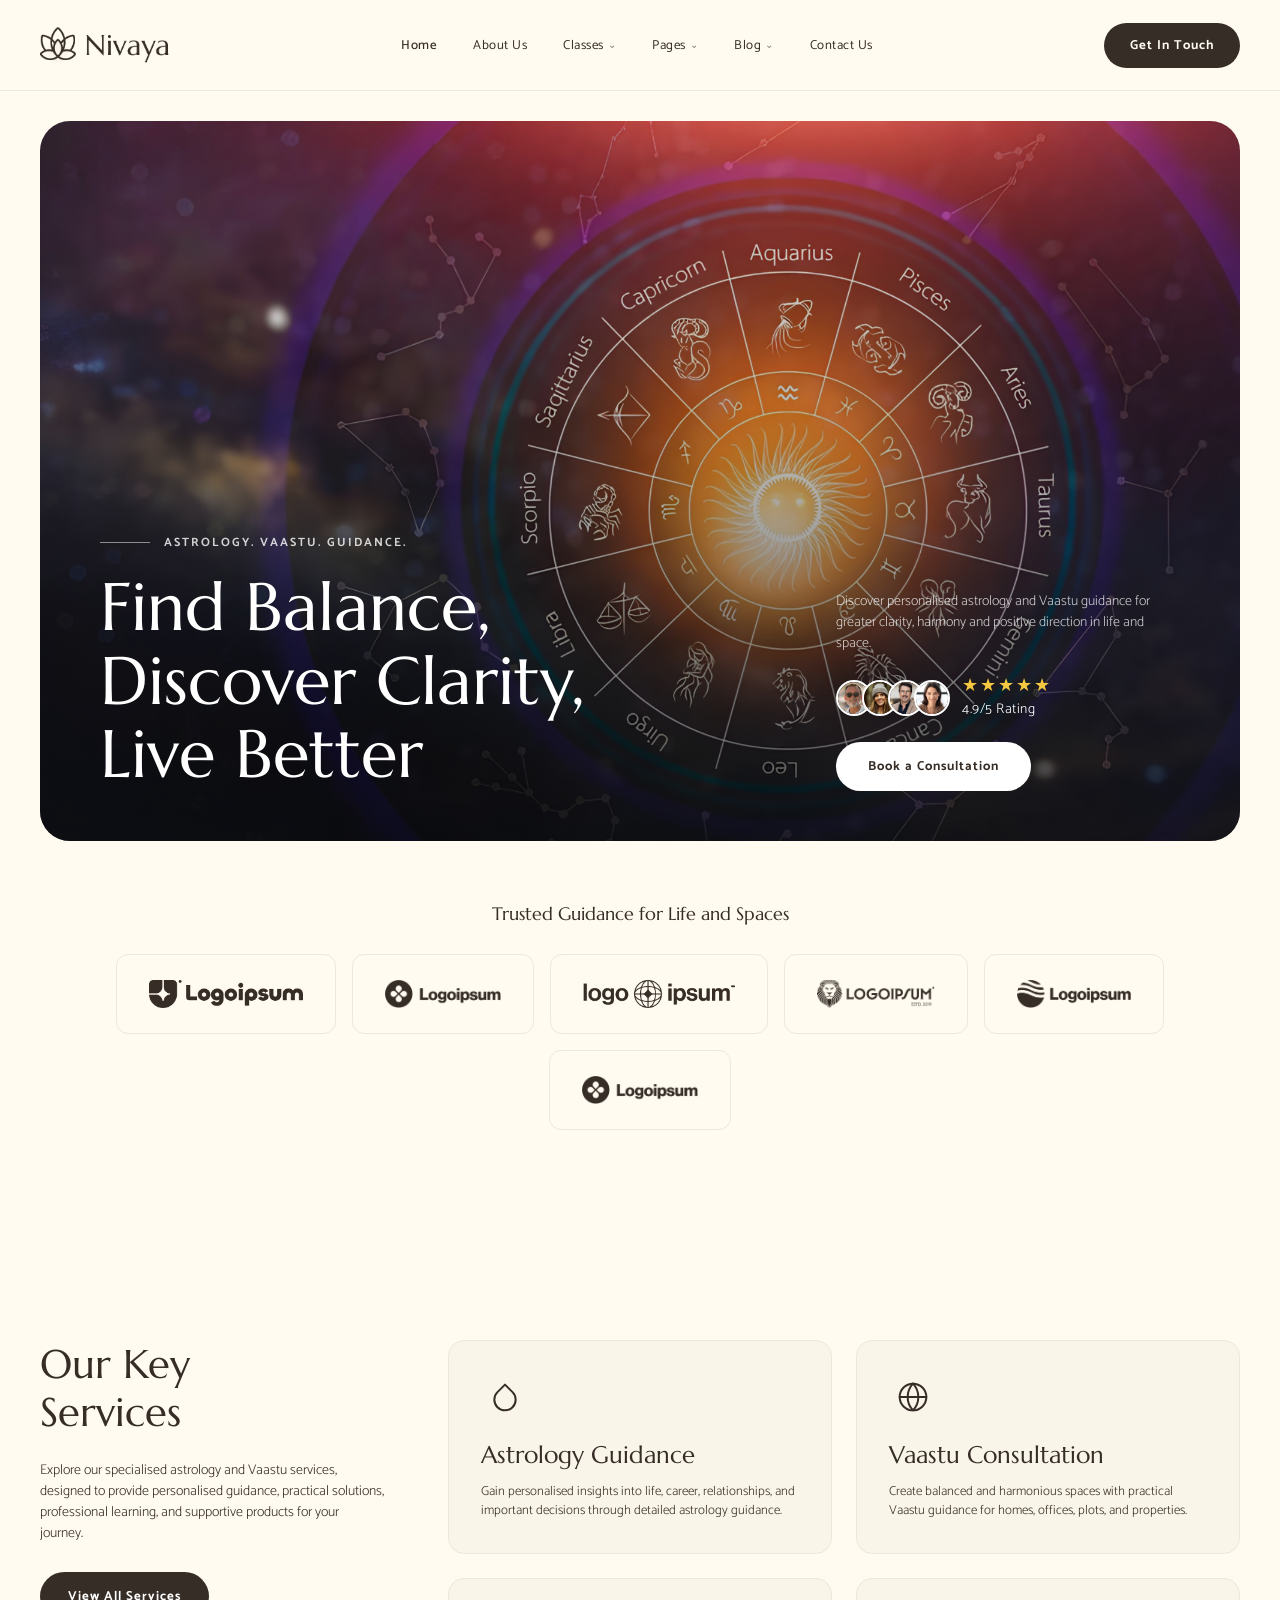
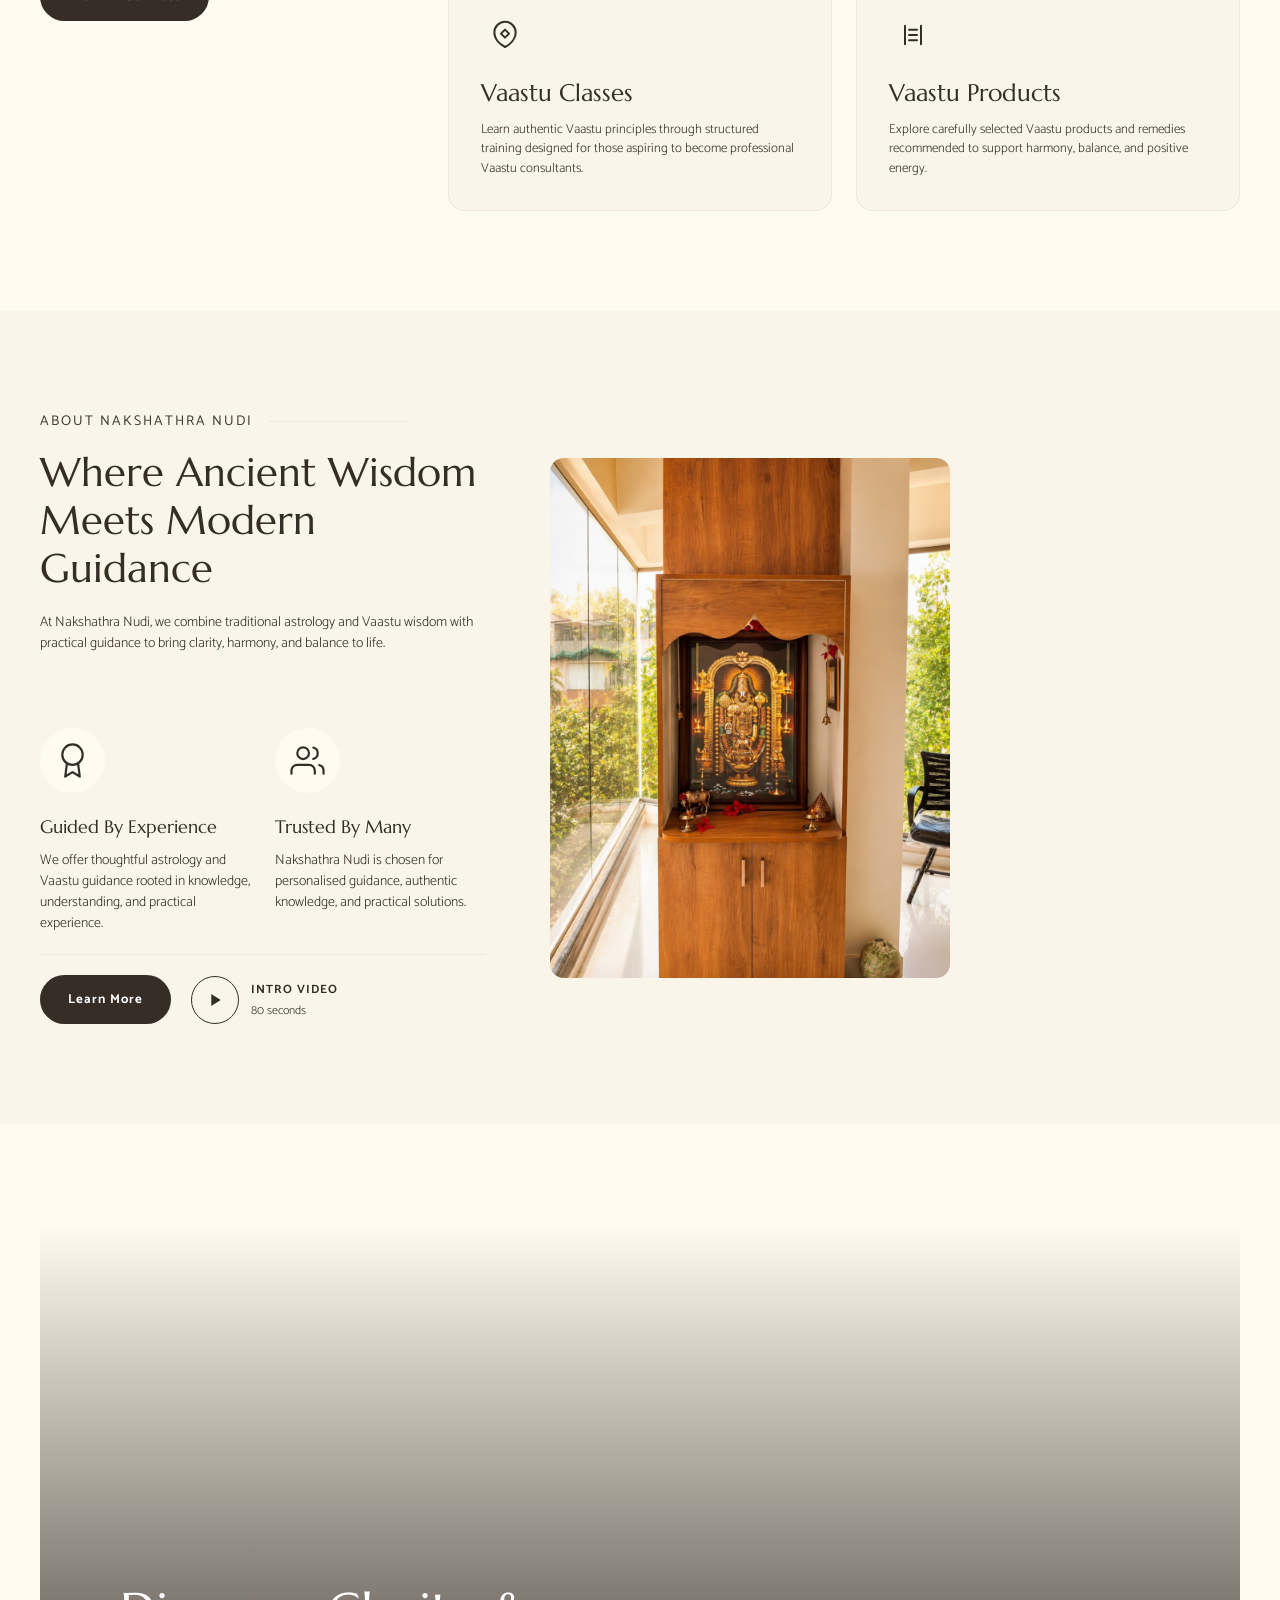
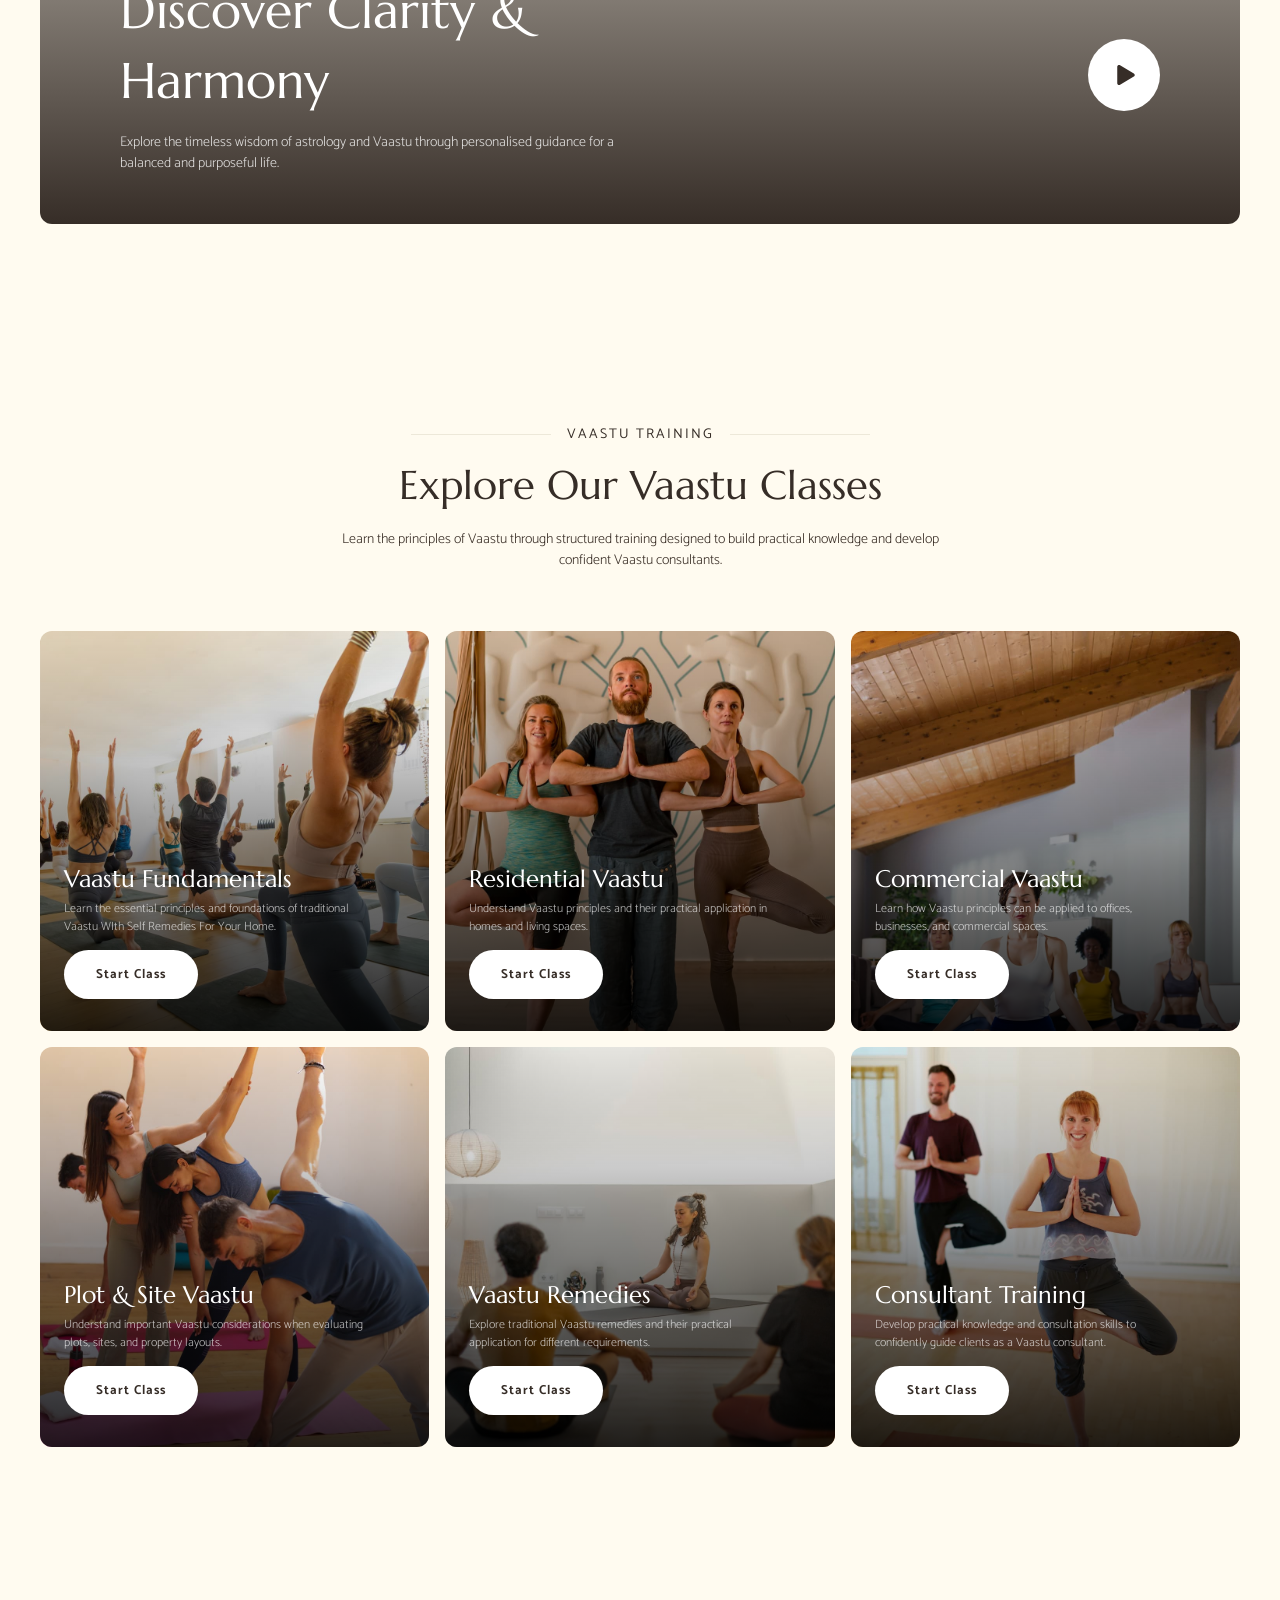
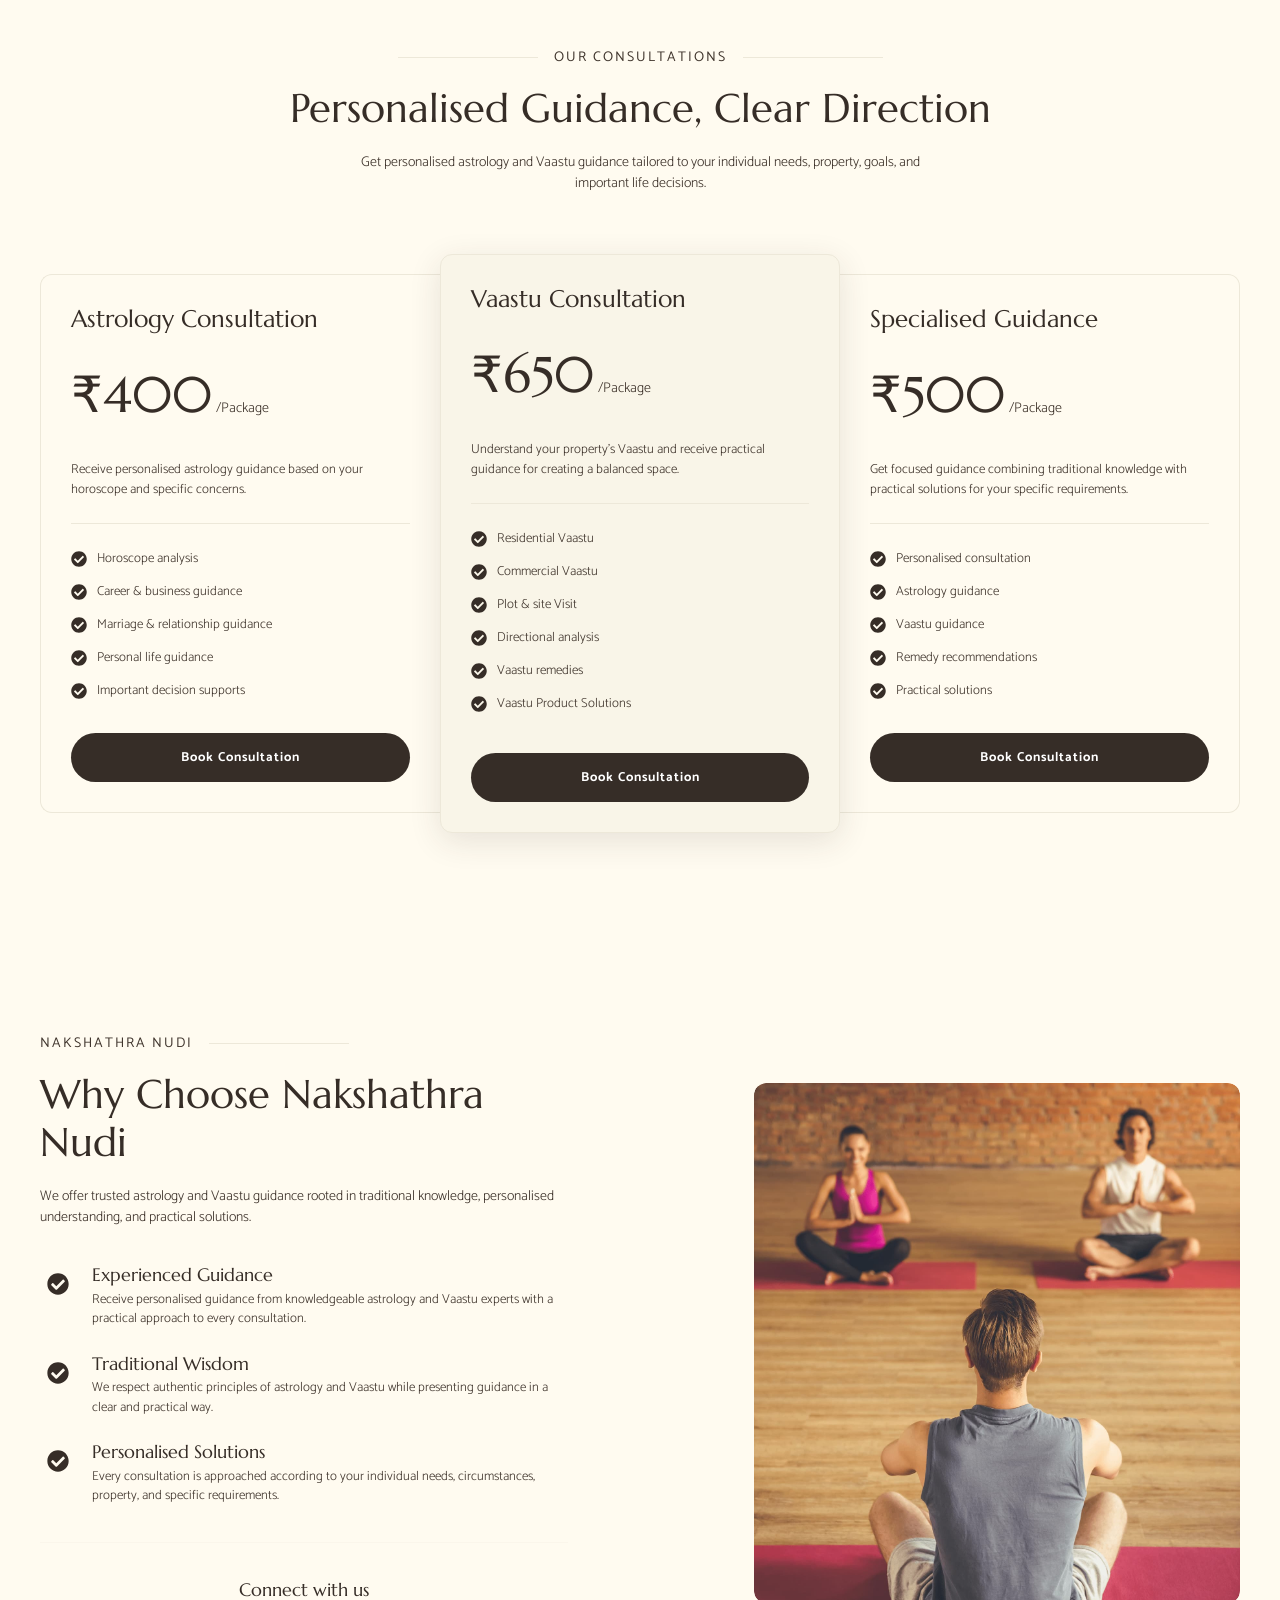
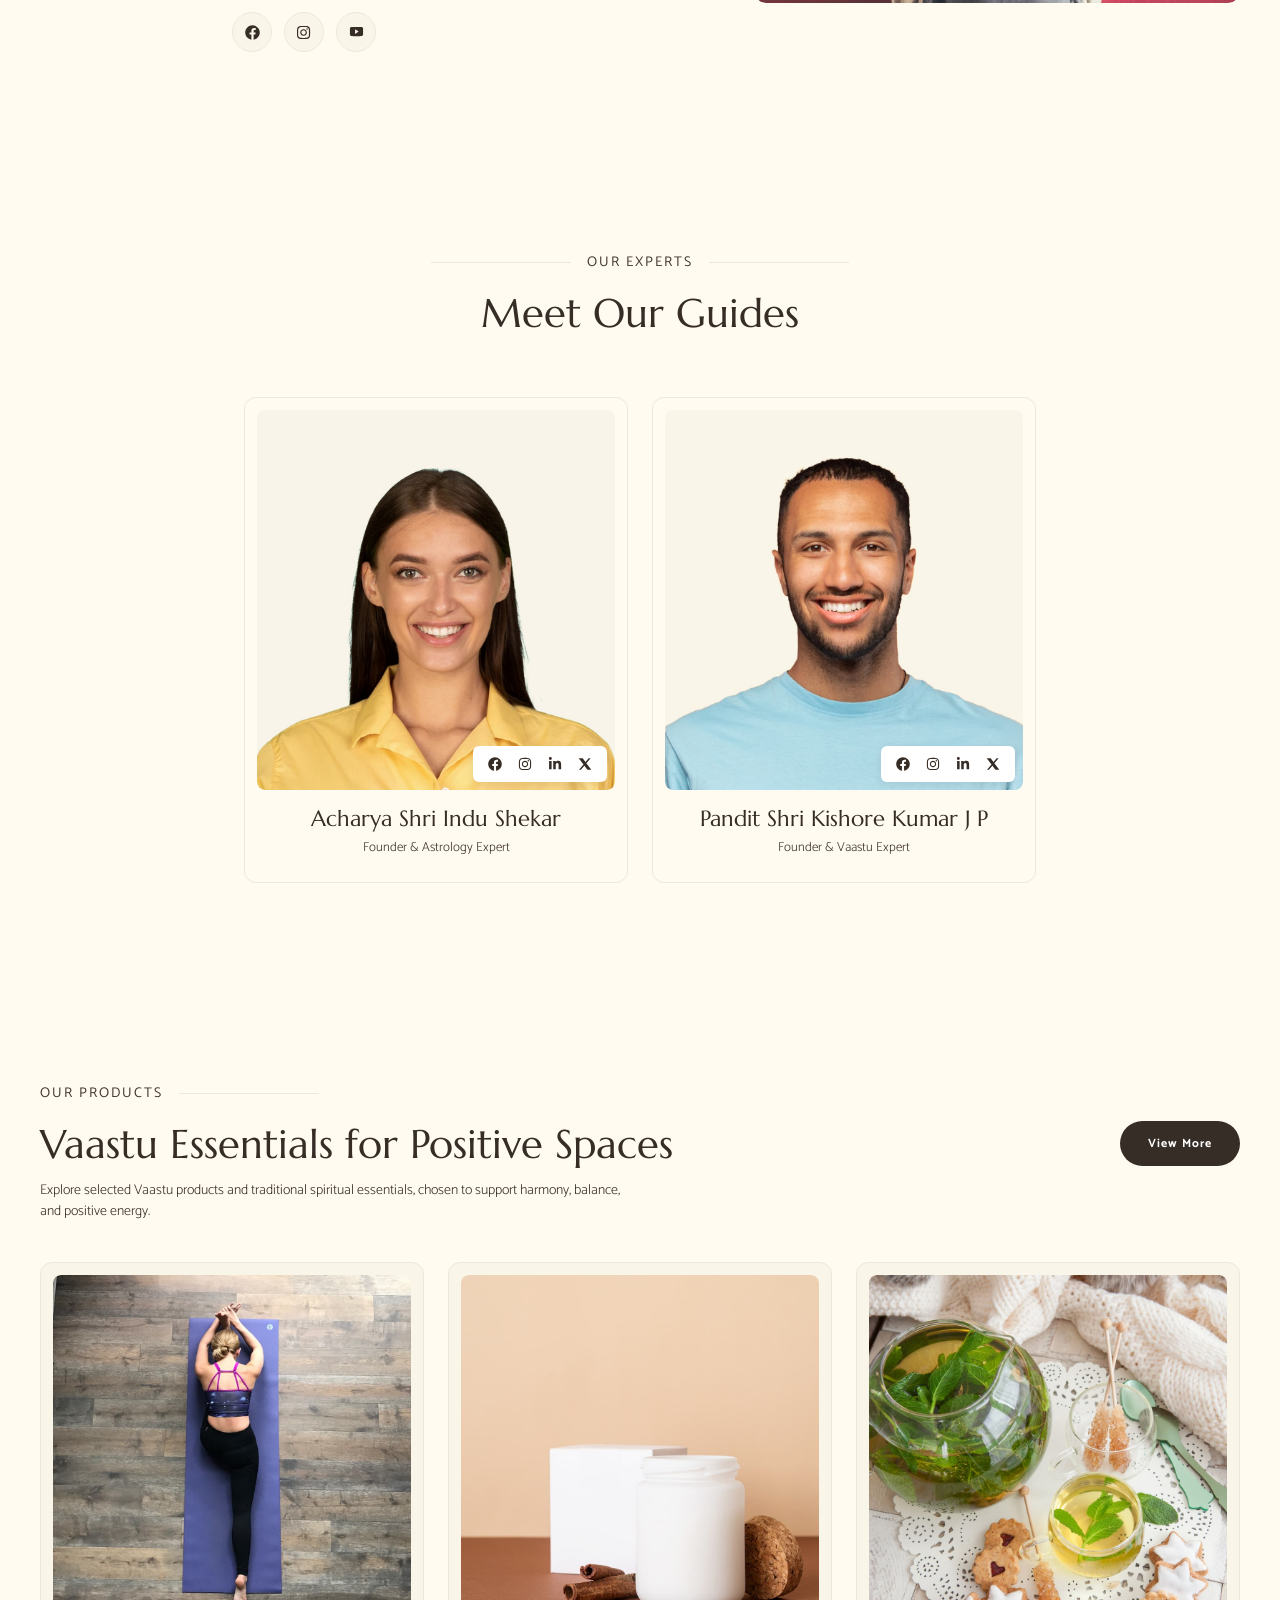
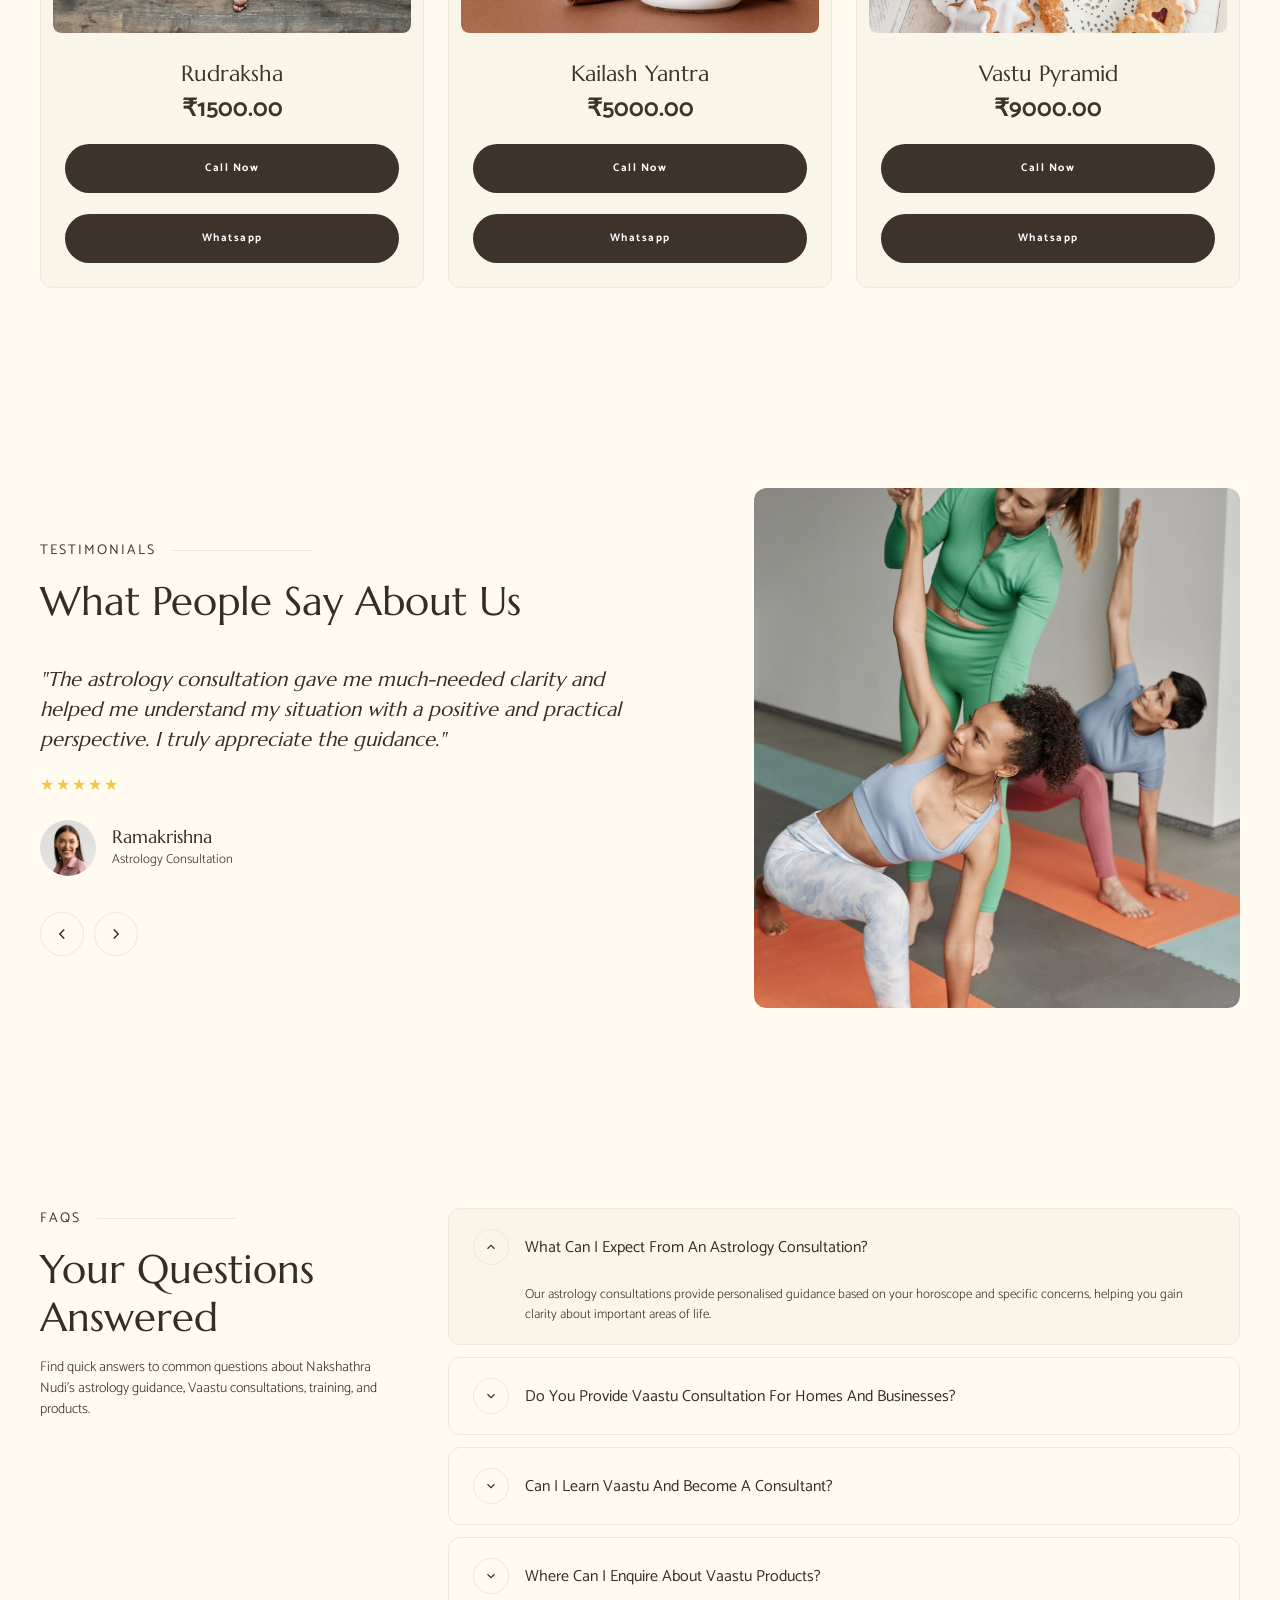
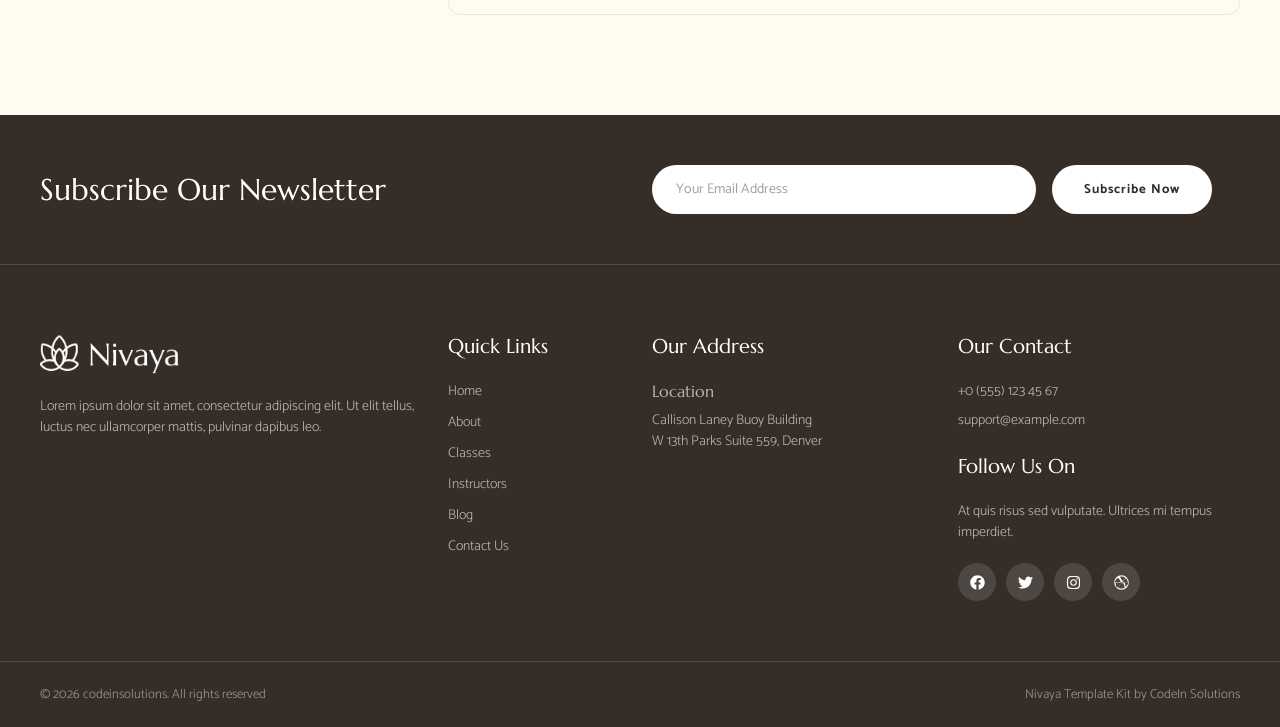
==== commit fb7a00d2: "content for Home, contact & creatives half of home page" ====
--- a/index.html
+++ b/index.html
@@ -4,7 +4,7 @@
     <meta charset="UTF-8" />
         <link rel="icon" type="image/png" href="images/favicon.png" />
     <meta name="viewport" content="width=device-width, initial-scale=1.0" />
-    <title>Nivaya – Yoga Studio &amp; Fitness</title>
+    <title>Nakshathra Nudi | Astrology & Vaastu Centre</title>
 
     <!-- Bootstrap 5.3 -->
     <link rel="stylesheet" href="css/bootstrap.min.css" />
@@ -212,10 +212,10 @@
                 <div class="col-lg-8">
                   <p class="hero-tagline">
                     <span class="hero-tagline__divider"></span>
-                    Peace. Balance. Strength.
+                    ASTROLOGY. VAASTU. GUIDANCE.
                   </p>
                   <h1 class="hero-title">
-                    Flow Freely,<br />Breathe Deeply,<br />Live Fully
+                    Find Balance,<br />Discover Clarity,<br />Live Better
                   </h1>
                 </div>
 
@@ -223,9 +223,7 @@
                 <div class="col-lg-4">
                   <div class="hero-aside">
                     <p class="hero-card__desc">
-                      Lorem ipsum dolor sit amet consectetur sollicitudin risus
-                      ultrices turpis justo maecenas faucibus non in non donec
-                      tellus turpis.
+                      Discover personalised astrology and Vaastu guidance for greater clarity, harmony and positive direction in life and space.
                     </p>
                     <div class="hero-card__meta">
                       <div class="hero-avatars">
@@ -257,7 +255,7 @@
                         <span class="hero-rating__label hero-rating__label--light">4.9/5 Rating</span>
                       </div>
                     </div>
-                    <a href="contact.html" class="btn-white">Get Started</a>
+                    <a href="contact.html" class="btn-white">Book a Consultation</a>
                   </div>
                 </div>
               </div>
@@ -267,7 +265,7 @@
           <!-- Brand partners — below the hero card -->
           <div class="hero-partners">
             <h2 class="hero-partners__title">
-              We team up with trusted brands and experts
+              Trusted Guidance for Life and Spaces
             </h2>
             <div class="hero-partners__logos">
               <div class="hero-partners__logo">
@@ -302,15 +300,11 @@
             <!-- Left Column: Header -->
             <div class="col-lg-4">
               <div class="classes-header">
-                <h2 class="section-title">Popular Yoga <br />Classes</h2>
+                <h2 class="section-title">Our Key <br />Services </h2>
                 <p class="section-desc">
-                  Explore our carefully curated yoga classes, each crafted to
-                  support your journey toward balance, flexibility, and inner
-                  peace. Whether you're a beginner or advanced practitioner,
-                  you'll find a class that nurtures your body and calms your
-                  mind.
+                  Explore our specialised astrology and Vaastu services, designed to provide personalised guidance, practical solutions, professional learning, and supportive products for your journey.
                 </p>
-                <a href="classes.html" class="btn-primary">View All Classes</a>
+                <a href="classes.html" class="btn-primary">View All Services</a>
               </div>
             </div>
 
@@ -332,10 +326,9 @@
                         <path d="M12 2.69l5.66 5.66a8 8 0 1 1-11.31 0z" />
                       </svg>
                     </div>
-                    <h3 class="class-card__title">Vinyasa Flow</h3>
+                    <h3 class="class-card__title">Astrology Guidance</h3>
                     <p class="class-card__desc">
-                      A dynamic yoga sequence that connects breath to movement,
-                      building strength, balance, flexibility, and endurance.
+                      Gain personalised insights into life, career, relationships, and important decisions through detailed astrology guidance.
                     </p>
                   </div>
                 </div>
@@ -359,10 +352,9 @@
                         <path d="M2 12h20" />
                       </svg>
                     </div>
-                    <h3 class="class-card__title">Hatha Yoga</h3>
+                    <h3 class="class-card__title">Vaastu Consultation</h3>
                     <p class="class-card__desc">
-                      A traditional practice focused on posture and breathing to
-                      promote relaxation, alignment, and inner calm.
+                      Create balanced and harmonious spaces with practical Vaastu guidance for homes, offices, plots, and properties.
                     </p>
                   </div>
                 </div>
@@ -385,10 +377,9 @@
                         <path d="M12 14l-3-3 3-3 3 3-3 3z" />
                       </svg>
                     </div>
-                    <h3 class="class-card__title">Yin Yoga</h3>
+                    <h3 class="class-card__title">Vaastu Classes</h3>
                     <p class="class-card__desc">
-                      A slow-paced class targeting deep connective tissues for
-                      improved flexibility, mindfulness, and stress relief.
+                      Learn authentic Vaastu principles through structured training designed for those aspiring to become professional Vaastu consultants.
                     </p>
                   </div>
                 </div>
@@ -408,10 +399,9 @@
                         <path d="M6 5v14M18 5v14M9 8h6M9 12h6M9 16h6" />
                       </svg>
                     </div>
-                    <h3 class="class-card__title">Power Yoga</h3>
+                    <h3 class="class-card__title">Vaastu Products</h3>
                     <p class="class-card__desc">
-                      An energetic session designed to boost stamina, burn
-                      calories, and build total body strength and focus.
+                      Explore carefully selected Vaastu products and remedies recommended to support harmony, balance, and positive energy.
                     </p>
                   </div>
                 </div>
@@ -432,19 +422,18 @@
               <div class="about-content">
                 <!-- Tagline with divider -->
                 <div class="section-label section-label--left">
-                  <span class="section-label__text">About Nivaya</span>
+                  <span class="section-label__text">About Nakshathra Nudi</span>
                   <span
                     class="section-label__line section-label__line--short"
                   ></span>
                 </div>
 
                 <!-- Main heading -->
-                <h2 class="section-title">Where Strength Meets Inner Calm</h2>
+                <h2 class="section-title">Where Ancient Wisdom Meets Modern Guidance</h2>
 
                 <!-- Description -->
                 <p class="section-desc">
-                  At Nivaya, we cultivate balance between physical vitality and
-                  emotional serenity through modern yoga practice.
+                  At Nakshathra Nudi, we combine traditional astrology and Vaastu wisdom with practical guidance to bring clarity, harmony, and balance to life.
                 </p>
 
                 <!-- Feature boxes -->
@@ -467,10 +456,10 @@
                         </svg>
                       </div>
                       <h4 class="about-feature__title">
-                        Nivaya Leads Wellness
+                        Guided By Experience
                       </h4>
                       <p class="about-feature__desc">
-                        We set the standard in mindful yoga and personal growth.
+                        We offer thoughtful astrology and Vaastu guidance rooted in knowledge, understanding, and practical experience.
                       </p>
                     </div>
                   </div>
@@ -493,7 +482,7 @@
                       </div>
                       <h4 class="about-feature__title">Trusted By Many</h4>
                       <p class="about-feature__desc">
-                        Nivaya is chosen for quality, care, and transformation.
+                        Nakshathra Nudi is chosen for personalised guidance, authentic knowledge, and practical solutions.
                       </p>
                     </div>
                   </div>
@@ -527,7 +516,7 @@
                 <div
                   class="about-images__main"
                   style="
-                    background-image: url(&quot;images/about-main.jpg&quot;);
+                    background-image: url(&quot;images/NN sec 2a.png&quot;);
                   "
                   role="img"
                   aria-label="Yoga group class at Nivaya studio"
@@ -535,7 +524,7 @@
                 <div
                   class="about-images__secondary"
                   style="
-                    background-image: url(&quot;images/about-secondary.jpg&quot;);
+                    background-image: url(&quot;images/NN sec 2b.png&quot;);
                   "
                   role="img"
                   aria-label="Yoga practice session"
@@ -554,16 +543,15 @@
           <div
             class="retreat-card"
             style="
-              background-image: url(&quot;images/soulful-retreat.jpg&quot;);
+              background-image: url(&quot;images/middle banner.png&quot;);
             "
           >
             <div class="retreat-card__overlay"></div>
             <div class="retreat-card__body">
               <div class="retreat-card__content">
-                <h2 class="retreat-card__title">Your Soulful Retreat Awaits</h2>
+                <h2 class="retreat-card__title">Discover Clarity & Harmony</h2>
                 <p class="retreat-card__desc">
-                  Step away from the noise and into a serene, healing yoga
-                  experience surrounded by nature.
+                  Explore the timeless wisdom of astrology and Vaastu through personalised guidance for a balanced and purposeful life.
                 </p>
               </div>
               <a
@@ -597,10 +585,13 @@
           <div class="section-header section-header--center">
             <div class="section-label">
               <span class="section-label__line"></span>
-              <span class="section-label__text">Our Classes</span>
+              <span class="section-label__text">VAASTU TRAINING</span>
               <span class="section-label__line"></span>
             </div>
-            <h2 class="section-title">Explore Our Yoga Classes</h2>
+            <h2 class="section-title">Explore Our Vaastu Classes</h2>
+            <p class="section-desc">
+                  Learn the principles of Vaastu through structured training designed to build practical knowledge and develop confident Vaastu consultants.
+                </p>
           </div>
 
           <!-- Photo Grid -->
@@ -614,10 +605,9 @@
               >
                 <div class="photo-class-card__overlay"></div>
                 <div class="photo-class-card__body">
-                  <h3 class="photo-class-card__title">Vinyasa Flow</h3>
+                  <h3 class="photo-class-card__title">Vaastu Fundamentals</h3>
                   <p class="photo-class-card__desc">
-                    Lorem ipsum dolor sit amet, consectetur adipiscing elit, sed
-                    do eiusmod tempor
+                    Learn the essential principles and foundations of traditional Vaastu WIth Self Remedies For Your Home.
                   </p>
                   <a href="class-detail.html" class="btn-white">Start Class</a>
                 </div>
@@ -632,10 +622,9 @@
               >
                 <div class="photo-class-card__overlay"></div>
                 <div class="photo-class-card__body">
-                  <h3 class="photo-class-card__title">Hatha Yoga</h3>
+                  <h3 class="photo-class-card__title">Residential Vaastu</h3>
                   <p class="photo-class-card__desc">
-                    Lorem ipsum dolor sit amet, consectetur adipiscing elit, sed
-                    do eiusmod tempor
+                    Understand Vaastu principles and their practical application in homes and living spaces.
                   </p>
                   <a href="class-detail.html" class="btn-white">Start Class</a>
                 </div>
@@ -650,10 +639,9 @@
               >
                 <div class="photo-class-card__overlay"></div>
                 <div class="photo-class-card__body">
-                  <h3 class="photo-class-card__title">Yin Yoga</h3>
+                  <h3 class="photo-class-card__title">Commercial Vaastu</h3>
                   <p class="photo-class-card__desc">
-                    Lorem ipsum dolor sit amet, consectetur adipiscing elit, sed
-                    do eiusmod tempor
+                    Learn how Vaastu principles can be applied to offices, businesses, and commercial spaces.
                   </p>
                   <a href="class-detail.html" class="btn-white">Start Class</a>
                 </div>
@@ -668,10 +656,9 @@
               >
                 <div class="photo-class-card__overlay"></div>
                 <div class="photo-class-card__body">
-                  <h3 class="photo-class-card__title">Power Yoga</h3>
+                  <h3 class="photo-class-card__title">Plot & Site Vaastu</h3>
                   <p class="photo-class-card__desc">
-                    Lorem ipsum dolor sit amet, consectetur adipiscing elit, sed
-                    do eiusmod tempor
+                    Understand important Vaastu considerations when evaluating plots, sites, and property layouts.
                   </p>
                   <a href="class-detail.html" class="btn-white">Start Class</a>
                 </div>
@@ -686,10 +673,9 @@
               >
                 <div class="photo-class-card__overlay"></div>
                 <div class="photo-class-card__body">
-                  <h3 class="photo-class-card__title">Kundalini Yoga</h3>
+                  <h3 class="photo-class-card__title">Vaastu Remedies</h3>
                   <p class="photo-class-card__desc">
-                    Lorem ipsum dolor sit amet, consectetur adipiscing elit, sed
-                    do eiusmod tempor
+                    Explore traditional Vaastu remedies and their practical application for different requirements.
                   </p>
                   <a href="class-detail.html" class="btn-white">Start Class</a>
                 </div>
@@ -704,10 +690,9 @@
               >
                 <div class="photo-class-card__overlay"></div>
                 <div class="photo-class-card__body">
-                  <h3 class="photo-class-card__title">Asana Yoga</h3>
+                  <h3 class="photo-class-card__title">Consultant Training</h3>
                   <p class="photo-class-card__desc">
-                    Lorem ipsum dolor sit amet, consectetur adipiscing elit, sed
-                    do eiusmod tempor
+                    Develop practical knowledge and consultation skills to confidently guide clients as a Vaastu consultant.
                   </p>
                   <a href="class-detail.html" class="btn-white">Start Class</a>
                 </div>
@@ -726,13 +711,12 @@
           <div class="section-header section-header--center">
             <div class="section-label">
               <span class="section-label__line"></span>
-              <span class="section-label__text">Our Pricing</span>
+              <span class="section-label__text">OUR CONSULTATIONS</span>
               <span class="section-label__line"></span>
             </div>
-            <h2 class="section-title">Simple Pricing, No Surprises</h2>
+            <h2 class="section-title">Personalised Guidance, Clear Direction</h2>
             <p class="section-desc">
-              Lorem ipsum dolor sit amet, consectetur adipiscing elit. Ut elit
-              tellus, luctus nec ullamcorper mattis, pulvinar dapibus leo.
+              Get personalised astrology and Vaastu guidance tailored to your individual needs, property, goals, and important life decisions.
             </p>
           </div>
 
@@ -740,14 +724,13 @@
             <!-- Basic Package -->
             <div class="col-lg-4 col-12">
               <div class="pricing-card">
-                <h3 class="pricing-card__name">Basic Package</h3>
+                <h3 class="pricing-card__name">Astrology Consultation</h3>
                 <div class="pricing-card__price">
-                  <span class="pricing-card__amount">$400</span>
+                  <span class="pricing-card__amount">₹400</span>
                   <span class="pricing-card__period">/Package</span>
                 </div>
                 <p class="pricing-card__desc">
-                  Lorem ipsum dolor sit amet, consectetur adipiscing elit. Ut
-                  elit tellus, luctus nec
+                  Receive personalised astrology guidance based on your horoscope and specific concerns.
                 </p>
                 <ul class="pricing-card__features">
                   <li>
@@ -756,7 +739,7 @@
                         d="M504 256c0 136.967-111.033 248-248 248S8 392.967 8 256 119.033 8 256 8s248 111.033 248 248zM227.314 387.314l184-184c6.248-6.248 6.248-16.379 0-22.627l-22.627-22.627c-6.248-6.249-16.379-6.249-22.628 0L216 308.118l-70.059-70.059c-6.248-6.248-16.379-6.248-22.628 0l-22.627 22.627c-6.248 6.248-6.248 16.379 0 22.627l104 104c6.249 6.249 16.379 6.249 22.628.001z"
                       />
                     </svg>
-                    Access to group yoga classes
+                    Horoscope analysis
                   </li>
                   <li>
                     <svg viewBox="0 0 512 512" aria-hidden="true">
@@ -764,7 +747,7 @@
                         d="M504 256c0 136.967-111.033 248-248 248S8 392.967 8 256 119.033 8 256 8s248 111.033 248 248zM227.314 387.314l184-184c6.248-6.248 6.248-16.379 0-22.627l-22.627-22.627c-6.248-6.249-16.379-6.249-22.628 0L216 308.118l-70.059-70.059c-6.248-6.248-16.379-6.248-22.628 0l-22.627 22.627c-6.248 6.248-6.248 16.379 0 22.627l104 104c6.249 6.249 16.379 6.249 22.628.001z"
                       />
                     </svg>
-                    3 sessions per week
+                    Career & business guidance
                   </li>
                   <li>
                     <svg viewBox="0 0 512 512" aria-hidden="true">
@@ -772,7 +755,7 @@
                         d="M504 256c0 136.967-111.033 248-248 248S8 392.967 8 256 119.033 8 256 8s248 111.033 248 248zM227.314 387.314l184-184c6.248-6.248 6.248-16.379 0-22.627l-22.627-22.627c-6.248-6.249-16.379-6.249-22.628 0L216 308.118l-70.059-70.059c-6.248-6.248-16.379-6.248-22.628 0l-22.627 22.627c-6.248 6.248-6.248 16.379 0 22.627l104 104c6.249 6.249 16.379 6.249 22.628.001z"
                       />
                     </svg>
-                    Standard mat &amp; props usage
+                    Marriage & relationship guidance
                   </li>
                   <li>
                     <svg viewBox="0 0 512 512" aria-hidden="true">
@@ -780,7 +763,7 @@
                         d="M504 256c0 136.967-111.033 248-248 248S8 392.967 8 256 119.033 8 256 8s248 111.033 248 248zM227.314 387.314l184-184c6.248-6.248 6.248-16.379 0-22.627l-22.627-22.627c-6.248-6.249-16.379-6.249-22.628 0L216 308.118l-70.059-70.059c-6.248-6.248-16.379-6.248-22.628 0l-22.627 22.627c-6.248 6.248-6.248 16.379 0 22.627l104 104c6.249 6.249 16.379 6.249 22.628.001z"
                       />
                     </svg>
-                    Free herbal tea post-session
+                    Personal life guidance
                   </li>
                   <li>
                     <svg viewBox="0 0 512 512" aria-hidden="true">
@@ -788,24 +771,23 @@
                         d="M504 256c0 136.967-111.033 248-248 248S8 392.967 8 256 119.033 8 256 8s248 111.033 248 248zM227.314 387.314l184-184c6.248-6.248 6.248-16.379 0-22.627l-22.627-22.627c-6.248-6.249-16.379-6.249-22.628 0L216 308.118l-70.059-70.059c-6.248-6.248-16.379-6.248-22.628 0l-22.627 22.627c-6.248 6.248-6.248 16.379 0 22.627l104 104c6.249 6.249 16.379 6.249 22.628.001z"
                       />
                     </svg>
-                    Community group access
+                    Important decision supports
                   </li>
                 </ul>
-                <a href="contact.html" class="pricing-card__btn">Select Package</a>
+                <a href="contact.html" class="pricing-card__btn">Book Consultation</a>
               </div>
             </div>
 
             <!-- Ultimate Package (Featured) -->
             <div class="col-lg-4 col-12">
               <div class="pricing-card pricing-card--featured">
-                <h3 class="pricing-card__name">Ultimate Package</h3>
+                <h3 class="pricing-card__name">Vaastu Consultation</h3>
                 <div class="pricing-card__price">
-                  <span class="pricing-card__amount">$650</span>
+                  <span class="pricing-card__amount">₹650</span>
                   <span class="pricing-card__period">/Package</span>
                 </div>
                 <p class="pricing-card__desc">
-                  Lorem ipsum dolor sit amet, consectetur adipiscing elit. Ut
-                  elit tellus, luctus nec
+                  Understand your property's Vaastu and receive practical guidance for creating a balanced space.
                 </p>
                 <ul class="pricing-card__features">
                   <li>
@@ -814,7 +796,7 @@
                         d="M504 256c0 136.967-111.033 248-248 248S8 392.967 8 256 119.033 8 256 8s248 111.033 248 248zM227.314 387.314l184-184c6.248-6.248 6.248-16.379 0-22.627l-22.627-22.627c-6.248-6.249-16.379-6.249-22.628 0L216 308.118l-70.059-70.059c-6.248-6.248-16.379-6.248-22.628 0l-22.627 22.627c-6.248 6.248-6.248 16.379 0 22.627l104 104c6.249 6.249 16.379 6.249 22.628.001z"
                       />
                     </svg>
-                    All Premium features
+                    Residential Vaastu
                   </li>
                   <li>
                     <svg viewBox="0 0 512 512" aria-hidden="true">
@@ -822,7 +804,7 @@
                         d="M504 256c0 136.967-111.033 248-248 248S8 392.967 8 256 119.033 8 256 8s248 111.033 248 248zM227.314 387.314l184-184c6.248-6.248 6.248-16.379 0-22.627l-22.627-22.627c-6.248-6.249-16.379-6.249-22.628 0L216 308.118l-70.059-70.059c-6.248-6.248-16.379-6.248-22.628 0l-22.627 22.627c-6.248 6.248-6.248 16.379 0 22.627l104 104c6.249 6.249 16.379 6.249 22.628.001z"
                       />
                     </svg>
-                    Monthly private 1-on-1 session
+                    Commercial Vaastu
                   </li>
                   <li>
                     <svg viewBox="0 0 512 512" aria-hidden="true">
@@ -830,7 +812,7 @@
                         d="M504 256c0 136.967-111.033 248-248 248S8 392.967 8 256 119.033 8 256 8s248 111.033 248 248zM227.314 387.314l184-184c6.248-6.248 6.248-16.379 0-22.627l-22.627-22.627c-6.248-6.249-16.379-6.249-22.628 0L216 308.118l-70.059-70.059c-6.248-6.248-16.379-6.248-22.628 0l-22.627 22.627c-6.248 6.248-6.248 16.379 0 22.627l104 104c6.249 6.249 16.379 6.249 22.628.001z"
                       />
                     </svg>
-                    Free yoga merchandise kit
+                    Plot & site Visit
                   </li>
                   <li>
                     <svg viewBox="0 0 512 512" aria-hidden="true">
@@ -838,7 +820,7 @@
                         d="M504 256c0 136.967-111.033 248-248 248S8 392.967 8 256 119.033 8 256 8s248 111.033 248 248zM227.314 387.314l184-184c6.248-6.248 6.248-16.379 0-22.627l-22.627-22.627c-6.248-6.249-16.379-6.249-22.628 0L216 308.118l-70.059-70.059c-6.248-6.248-16.379-6.248-22.628 0l-22.627 22.627c-6.248 6.248-6.248 16.379 0 22.627l104 104c6.249 6.249 16.379 6.249 22.628.001z"
                       />
                     </svg>
-                    Nutrition &amp; wellness consultation
+                    Directional analysis
                   </li>
                   <li>
                     <svg viewBox="0 0 512 512" aria-hidden="true">
@@ -846,7 +828,7 @@
                         d="M504 256c0 136.967-111.033 248-248 248S8 392.967 8 256 119.033 8 256 8s248 111.033 248 248zM227.314 387.314l184-184c6.248-6.248 6.248-16.379 0-22.627l-22.627-22.627c-6.248-6.249-16.379-6.249-22.628 0L216 308.118l-70.059-70.059c-6.248-6.248-16.379-6.248-22.628 0l-22.627 22.627c-6.248 6.248-6.248 16.379 0 22.627l104 104c6.249 6.249 16.379 6.249 22.628.001z"
                       />
                     </svg>
-                    Exclusive retreat invites
+                    Vaastu remedies
                   </li>
                   <li>
                     <svg viewBox="0 0 512 512" aria-hidden="true">
@@ -854,24 +836,23 @@
                         d="M504 256c0 136.967-111.033 248-248 248S8 392.967 8 256 119.033 8 256 8s248 111.033 248 248zM227.314 387.314l184-184c6.248-6.248 6.248-16.379 0-22.627l-22.627-22.627c-6.248-6.249-16.379-6.249-22.628 0L216 308.118l-70.059-70.059c-6.248-6.248-16.379-6.248-22.628 0l-22.627 22.627c-6.248 6.248-6.248 16.379 0 22.627l104 104c6.249 6.249 16.379 6.249 22.628.001z"
                       />
                     </svg>
-                    Personalized practice plan
+                    Vaastu Product Solutions
                   </li>
                 </ul>
-                <a href="contact.html" class="pricing-card__btn">Select Package</a>
+                <a href="contact.html" class="pricing-card__btn">Book Consultation</a>
               </div>
             </div>
 
             <!-- Premium Package -->
             <div class="col-lg-4 col-12">
               <div class="pricing-card">
-                <h3 class="pricing-card__name">Premium Package</h3>
+                <h3 class="pricing-card__name">Specialised Guidance</h3>
                 <div class="pricing-card__price">
-                  <span class="pricing-card__amount">$500</span>
+                  <span class="pricing-card__amount">₹500</span>
                   <span class="pricing-card__period">/Package</span>
                 </div>
                 <p class="pricing-card__desc">
-                  Lorem ipsum dolor sit amet, consectetur adipiscing elit. Ut
-                  elit tellus, luctus nec
+                  Get focused guidance combining traditional knowledge with practical solutions for your specific requirements.
                 </p>
                 <ul class="pricing-card__features">
                   <li>
@@ -880,7 +861,7 @@
                         d="M504 256c0 136.967-111.033 248-248 248S8 392.967 8 256 119.033 8 256 8s248 111.033 248 248zM227.314 387.314l184-184c6.248-6.248 6.248-16.379 0-22.627l-22.627-22.627c-6.248-6.249-16.379-6.249-22.628 0L216 308.118l-70.059-70.059c-6.248-6.248-16.379-6.248-22.628 0l-22.627 22.627c-6.248 6.248-6.248 16.379 0 22.627l104 104c6.249 6.249 16.379 6.249 22.628.001z"
                       />
                     </svg>
-                    Unlimited yoga class access
+                    Personalised consultation
                   </li>
                   <li>
                     <svg viewBox="0 0 512 512" aria-hidden="true">
@@ -888,7 +869,7 @@
                         d="M504 256c0 136.967-111.033 248-248 248S8 392.967 8 256 119.033 8 256 8s248 111.033 248 248zM227.314 387.314l184-184c6.248-6.248 6.248-16.379 0-22.627l-22.627-22.627c-6.248-6.249-16.379-6.249-22.628 0L216 308.118l-70.059-70.059c-6.248-6.248-16.379-6.248-22.628 0l-22.627 22.627c-6.248 6.248-6.248 16.379 0 22.627l104 104c6.249 6.249 16.379 6.249 22.628.001z"
                       />
                     </svg>
-                    Priority class booking
+                    Astrology guidance
                   </li>
                   <li>
                     <svg viewBox="0 0 512 512" aria-hidden="true">
@@ -896,7 +877,7 @@
                         d="M504 256c0 136.967-111.033 248-248 248S8 392.967 8 256 119.033 8 256 8s248 111.033 248 248zM227.314 387.314l184-184c6.248-6.248 6.248-16.379 0-22.627l-22.627-22.627c-6.248-6.249-16.379-6.249-22.628 0L216 308.118l-70.059-70.059c-6.248-6.248-16.379-6.248-22.628 0l-22.627 22.627c-6.248 6.248-6.248 16.379 0 22.627l104 104c6.249 6.249 16.379 6.249 22.628.001z"
                       />
                     </svg>
-                    Free Nivaya tote bag
+                    Vaastu guidance
                   </li>
                   <li>
                     <svg viewBox="0 0 512 512" aria-hidden="true">
@@ -904,7 +885,7 @@
                         d="M504 256c0 136.967-111.033 248-248 248S8 392.967 8 256 119.033 8 256 8s248 111.033 248 248zM227.314 387.314l184-184c6.248-6.248 6.248-16.379 0-22.627l-22.627-22.627c-6.248-6.249-16.379-6.249-22.628 0L216 308.118l-70.059-70.059c-6.248-6.248-16.379-6.248-22.628 0l-22.627 22.627c-6.248 6.248-6.248 16.379 0 22.627l104 104c6.249 6.249 16.379 6.249 22.628.001z"
                       />
                     </svg>
-                    Guided meditation sessions
+                    Remedy recommendations
                   </li>
                   <li>
                     <svg viewBox="0 0 512 512" aria-hidden="true">
@@ -912,10 +893,10 @@
                         d="M504 256c0 136.967-111.033 248-248 248S8 392.967 8 256 119.033 8 256 8s248 111.033 248 248zM227.314 387.314l184-184c6.248-6.248 6.248-16.379 0-22.627l-22.627-22.627c-6.248-6.249-16.379-6.249-22.628 0L216 308.118l-70.059-70.059c-6.248-6.248-16.379-6.248-22.628 0l-22.627 22.627c-6.248 6.248-6.248 16.379 0 22.627l104 104c6.249 6.249 16.379 6.249 22.628.001z"
                       />
                     </svg>
-                    Access to recorded sessions
+                    Practical solutions
                   </li>
                 </ul>
-                <a href="contact.html" class="pricing-card__btn">Select Package</a>
+                <a href="contact.html" class="pricing-card__btn">Book Consultation</a>
               </div>
             </div>
           </div>
@@ -932,17 +913,15 @@
             <div class="col-lg-6">
               <div class="why-content">
                 <div class="section-label section-label--left">
-                  <span class="section-label__text">Why Choose Us</span>
+                  <span class="section-label__text">Nakshathra Nudi</span>
                   <span
                     class="section-label__line section-label__line--short"
                   ></span>
                 </div>
 
-                <h2 class="section-title">Why Choose Nivaya Yoga</h2>
+                <h2 class="section-title">Why Choose Nakshathra Nudi</h2>
                 <p class="section-desc">
-                  We're more than just a studio — Nivaya offers a mindful
-                  journey designed to elevate your body, calm your mind, and
-                  nurture your spirit.
+                  We offer trusted astrology and Vaastu guidance rooted in traditional knowledge, personalised understanding, and practical solutions.
                 </p>
 
                 <ul class="why-features">
@@ -955,10 +934,9 @@
                       </svg>
                     </div>
                     <div class="why-feature__body">
-                      <h4 class="why-feature__title">Expert Instructors</h4>
+                      <h4 class="why-feature__title">Experienced Guidance</h4>
                       <p class="why-feature__desc">
-                        Learn from certified yoga teachers with years of
-                        experience and passion.
+                        Receive personalised guidance from knowledgeable astrology and Vaastu experts with a practical approach to every consultation.
                       </p>
                     </div>
                   </li>
@@ -971,10 +949,9 @@
                       </svg>
                     </div>
                     <div class="why-feature__body">
-                      <h4 class="why-feature__title">Holistic Approach</h4>
+                      <h4 class="why-feature__title">Traditional Wisdom</h4>
                       <p class="why-feature__desc">
-                        We combine movement, breathwork, and mindfulness for
-                        whole-body wellness.
+                        We respect authentic principles of astrology and Vaastu while presenting guidance in a clear and practical way.
                       </p>
                     </div>
                   </li>
@@ -987,10 +964,9 @@
                       </svg>
                     </div>
                     <div class="why-feature__body">
-                      <h4 class="why-feature__title">Supportive Community</h4>
+                      <h4 class="why-feature__title">Personalised Solutions</h4>
                       <p class="why-feature__desc">
-                        Feel welcomed, encouraged, and inspired in a safe,
-                        inclusive space.
+                        Every consultation is approached according to your individual needs, circumstances, property, and specific requirements.
                       </p>
                     </div>
                   </li>
@@ -1001,24 +977,24 @@
                 <div class="why-connect">
                   <h3 class="why-connect__title">Connect with us</h3>
                   <div class="why-connect__socials">
-                    <a href="https://www.instagram.com/codeinsolutions/" target="_blank" class="why-social" aria-label="Facebook">
+                    <a href="https://www.facebook.com/people/Nakshathra-Nudi/61591831104723/" target="_blank" class="why-social" aria-label="Facebook">
                       <svg viewBox="0 0 512 512">
                         <path
                           d="M504 256C504 119 393 8 256 8S8 119 8 256c0 123.78 90.69 226.38 209.25 245V327.69h-63V256h63v-54.64c0-62.15 37-96.48 93.67-96.48 27.14 0 55.52 4.84 55.52 4.84v61h-31.28c-30.8 0-40.41 19.12-40.41 38.73V256h68.78l-11 71.69h-57.78V501C413.31 482.38 504 379.78 504 256z"
                         />
                       </svg>
                     </a>
-                    <a href="https://www.instagram.com/codeinsolutions/" target="_blank" class="why-social" aria-label="Twitter">
+                    <a href="https://www.instagram.com/nakshathranudi" target="_blank" class="why-social" aria-label="Instagram">
                       <svg viewBox="0 0 512 512">
                         <path
-                          d="M389.2 48h70.6L305.6 224.2 487 464H345L233.7 318.6 106.5 464H35.8L200.7 275.5 26.8 48H172.4L272.9 180.9 389.2 48zM364.4 421.8h39.1L151.1 88h-42L364.4 421.8z"
+                          d="M224.1 141c-63.6 0-114.9 51.3-114.9 114.9s51.3 114.9 114.9 114.9S339 319.5 339 255.9 287.7 141 224.1 141zm0 189.6c-41.1 0-74.7-33.5-74.7-74.7s33.5-74.7 74.7-74.7 74.7 33.5 74.7 74.7-33.6 74.7-74.7 74.7zm146.4-194.3c0 14.9-12 26.8-26.8 26.8-14.9 0-26.8-12-26.8-26.8s12-26.8 26.8-26.8 26.8 12 26.8 26.8zm76.1 27.2c-1.7-35.9-9.9-67.7-36.2-93.9-26.2-26.2-58-34.4-93.9-36.2-37-2.1-147.9-2.1-184.9 0-35.8 1.7-67.6 9.9-93.9 36.1s-34.4 58-36.2 93.9c-2.1 37-2.1 147.9 0 184.9 1.7 35.9 9.9 67.7 36.2 93.9s58 34.4 93.9 36.2c37 2.1 147.9 2.1 184.9 0 35.9-1.7 67.7-9.9 93.9-36.2 26.2-26.2 34.4-58 36.2-93.9 2.1-37 2.1-147.8 0-184.8zM398.8 388c-7.8 19.6-22.9 34.7-42.6 42.6-29.5 11.7-99.5 9-132.1 9s-102.7 2.6-132.1-9c-19.6-7.8-34.7-22.9-42.6-42.6-11.7-29.5-9-99.5-9-132.1s-2.6-102.7 9-132.1c7.8-19.6 22.9-34.7 42.6-42.6 29.5-11.7 99.5-9 132.1-9s102.7-2.6 132.1 9c19.6 7.8 34.7 22.9 42.6 42.6 11.7 29.5 9 99.5 9 132.1s2.7 102.7-9 132.1z"
                         />
                       </svg>
                     </a>
-                    <a href="https://www.instagram.com/codeinsolutions/" target="_blank" class="why-social" aria-label="Instagram">
+                    <a href="https://www.youtube.com/@NakshathraNudi" target="_blank" class="why-social" aria-label="Youtube">
                       <svg viewBox="0 0 448 512">
                         <path
-                          d="M224.1 141c-63.6 0-114.9 51.3-114.9 114.9s51.3 114.9 114.9 114.9S339 319.5 339 255.9 287.7 141 224.1 141zm0 189.6c-41.1 0-74.7-33.5-74.7-74.7s33.5-74.7 74.7-74.7 74.7 33.5 74.7 74.7-33.6 74.7-74.7 74.7zm146.4-194.3c0 14.9-12 26.8-26.8 26.8-14.9 0-26.8-12-26.8-26.8s12-26.8 26.8-26.8 26.8 12 26.8 26.8zm76.1 27.2c-1.7-35.9-9.9-67.7-36.2-93.9-26.2-26.2-58-34.4-93.9-36.2-37-2.1-147.9-2.1-184.9 0-35.8 1.7-67.6 9.9-93.9 36.1s-34.4 58-36.2 93.9c-2.1 37-2.1 147.9 0 184.9 1.7 35.9 9.9 67.7 36.2 93.9s58 34.4 93.9 36.2c37 2.1 147.9 2.1 184.9 0 35.9-1.7 67.7-9.9 93.9-36.2 26.2-26.2 34.4-58 36.2-93.9 2.1-37 2.1-147.8 0-184.8zM398.8 388c-7.8 19.6-22.9 34.7-42.6 42.6-29.5 11.7-99.5 9-132.1 9s-102.7 2.6-132.1-9c-19.6-7.8-34.7-22.9-42.6-42.6-11.7-29.5-9-99.5-9-132.1s-2.6-102.7 9-132.1c7.8-19.6 22.9-34.7 42.6-42.6 29.5-11.7 99.5-9 132.1-9s102.7-2.6 132.1 9c19.6 7.8 34.7 22.9 42.6 42.6 11.7 29.5 9 99.5 9 132.1s2.7 102.7-9 132.1z"
+                          d="M448 111.8c-5.3-19.7-20.8-35.3-40.5-40.6C371.7 64 224 64 224 64S76.3 64 40.5 71.2C20.8 76.5 5.3 92.1 0 111.8 0 147.6 0 222.5 0 222.5s0 74.9 0 110.7c5.3 19.7 20.8 35.3 40.5 40.6C76.3 380 224 380 224 380s147.7 0 183.5-7.2c19.7-5.3 35.2-20.8 40.5-40.6C448 297.4 448 222.5 448 222.5s0-74.9 0-110.7zM176 304V141l121 81.5L176 304z"
                         />
                       </svg>
                     </a>
@@ -1045,10 +1021,10 @@
           <div class="section-header section-header--center">
             <div class="section-label">
               <span class="section-label__line"></span>
-              <span class="section-label__text">Our Team</span>
+              <span class="section-label__text">OUR EXPERTS</span>
               <span class="section-label__line"></span>
             </div>
-            <h2 class="section-title">Your Wellness Guides</h2>
+            <h2 class="section-title">Meet Our Guides</h2>
           </div>
 
           <div class="row g-4 justify-content-center">
@@ -1057,14 +1033,14 @@
                 <div class="team-card__photo">
                   <img src="images/team-1-1.jpg" alt="Emily Hart" />
                   <div class="team-card__socials">
-                    <a href="https://www.instagram.com/codeinsolutions/" target="_blank" class="team-card__social" aria-label="Facebook">
+                    <a href="#" target="_blank" class="team-card__social" aria-label="Facebook">
                       <svg viewBox="0 0 512 512">
                         <path
                           d="M504 256C504 119 393 8 256 8S8 119 8 256c0 123.78 90.69 226.38 209.25 245V327.69h-63V256h63v-54.64c0-62.15 37-96.48 93.67-96.48 27.14 0 55.52 4.84 55.52 4.84v61h-31.28c-30.8 0-40.41 19.12-40.41 38.73V256h68.78l-11 71.69h-57.78V501C413.31 482.38 504 379.78 504 256z"
                         />
                       </svg>
                     </a>
-                    <a href="https://www.instagram.com/codeinsolutions/" target="_blank" class="team-card__social"
+                    <a href="#" target="_blank" class="team-card__social"
                       aria-label="Instagram"
                     >
                       <svg viewBox="0 0 448 512">
@@ -1073,14 +1049,14 @@
                         />
                       </svg>
                     </a>
-                    <a href="https://www.instagram.com/codeinsolutions/" target="_blank" class="team-card__social" aria-label="LinkedIn">
+                    <a href="#" target="_blank" class="team-card__social" aria-label="LinkedIn">
                       <svg viewBox="0 0 448 512">
                         <path
                           d="M100.28 448H7.4V148.9h92.88zM53.79 108.1C24.09 108.1 0 83.5 0 53.8a53.79 53.79 0 0 1 107.58 0c0 29.7-24.1 54.3-53.79 54.3zM447.9 448h-92.68V302.4c0-34.7-.7-79.2-48.29-79.2-48.29 0-55.69 37.7-55.69 76.7V448h-92.78V148.9h89.08v40.8h1.3c12.4-23.5 42.69-48.3 87.88-48.3 94 0 111.28 61.9 111.28 142.3V448z"
                         />
                       </svg>
                     </a>
-                    <a href="https://www.instagram.com/codeinsolutions/" target="_blank" class="team-card__social" aria-label="Twitter">
+                    <a href="#" target="_blank" class="team-card__social" aria-label="Twitter">
                       <svg viewBox="0 0 512 512">
                         <path
                           d="M389.2 48h70.6L305.6 224.2 487 464H345L233.7 318.6 106.5 464H35.8L200.7 275.5 26.8 48H172.4L272.9 180.9 389.2 48z"
@@ -1090,8 +1066,8 @@
                   </div>
                 </div>
                 <div class="team-card__info">
-                  <h3 class="team-card__name">Emily Hart</h3>
-                  <p class="team-card__role">Lead Yoga Instructor</p>
+                  <h3 class="team-card__name">Acharya Shri Indu Shekar</h3>
+                  <p class="team-card__role">Founder & Astrology Expert</p>
                 </div>
               </div>
             </div>
@@ -1101,14 +1077,14 @@
                 <div class="team-card__photo">
                   <img src="images/team-2.jpg" alt="James Walker" />
                   <div class="team-card__socials">
-                    <a href="https://www.instagram.com/codeinsolutions/" target="_blank" class="team-card__social" aria-label="Facebook">
+                    <a href="#" target="_blank" class="team-card__social" aria-label="Facebook">
                       <svg viewBox="0 0 512 512">
                         <path
                           d="M504 256C504 119 393 8 256 8S8 119 8 256c0 123.78 90.69 226.38 209.25 245V327.69h-63V256h63v-54.64c0-62.15 37-96.48 93.67-96.48 27.14 0 55.52 4.84 55.52 4.84v61h-31.28c-30.8 0-40.41 19.12-40.41 38.73V256h68.78l-11 71.69h-57.78V501C413.31 482.38 504 379.78 504 256z"
                         />
                       </svg>
                     </a>
-                    <a href="https://www.instagram.com/codeinsolutions/" target="_blank" class="team-card__social"
+                    <a href="#" target="_blank" class="team-card__social"
                       aria-label="Instagram"
                     >
                       <svg viewBox="0 0 448 512">
@@ -1117,14 +1093,14 @@
                         />
                       </svg>
                     </a>
-                    <a href="https://www.instagram.com/codeinsolutions/" target="_blank" class="team-card__social" aria-label="LinkedIn">
+                    <a href="#" target="_blank" class="team-card__social" aria-label="LinkedIn">
                       <svg viewBox="0 0 448 512">
                         <path
                           d="M100.28 448H7.4V148.9h92.88zM53.79 108.1C24.09 108.1 0 83.5 0 53.8a53.79 53.79 0 0 1 107.58 0c0 29.7-24.1 54.3-53.79 54.3zM447.9 448h-92.68V302.4c0-34.7-.7-79.2-48.29-79.2-48.29 0-55.69 37.7-55.69 76.7V448h-92.78V148.9h89.08v40.8h1.3c12.4-23.5 42.69-48.3 87.88-48.3 94 0 111.28 61.9 111.28 142.3V448z"
                         />
                       </svg>
                     </a>
-                    <a href="https://www.instagram.com/codeinsolutions/" target="_blank" class="team-card__social" aria-label="Twitter">
+                    <a href="#" target="_blank" class="team-card__social" aria-label="Twitter">
                       <svg viewBox="0 0 512 512">
                         <path
                           d="M389.2 48h70.6L305.6 224.2 487 464H345L233.7 318.6 106.5 464H35.8L200.7 275.5 26.8 48H172.4L272.9 180.9 389.2 48z"
@@ -1134,13 +1110,13 @@
                   </div>
                 </div>
                 <div class="team-card__info">
-                  <h3 class="team-card__name">James Walker</h3>
-                  <p class="team-card__role">Meditation Coach</p>
-                </div>
-              </div>
-            </div>
-
-            <div class="col-lg-4 col-md-6">
+                  <h3 class="team-card__name">Pandit Shri Kishore Kumar J P</h3>
+                  <p class="team-card__role">Founder & Vaastu Expert</p>
+                </div>
+              </div>
+            </div>
+
+            <!-- <div class="col-lg-4 col-md-6">
               <div class="team-card">
                 <div class="team-card__photo">
                   <img src="images/team-3.jpg" alt="Olivia Brooks" />
@@ -1182,7 +1158,7 @@
                   <p class="team-card__role">Wellness Program Manager</p>
                 </div>
               </div>
-            </div>
+            </div> -->
           </div>
         </div>
       </section>
@@ -1201,13 +1177,11 @@
               ></span>
             </div>
             <div class="products-header__main">
-              <h2 class="section-title">Holistic Wellness Essentials</h2>
-              <a href="products.html" class="btn-primary products-header__btn">Load More</a>
+              <h2 class="section-title">Vaastu Essentials for Positive Spaces</h2>
+              <a href="products.html" class="btn-primary products-header__btn">View More</a>
             </div>
             <p class="section-desc">
-              Explore our carefully curated products designed to support your
-              yoga journey, promote inner peace, and enhance your everyday
-              wellness experience.
+              Explore selected Vaastu products and traditional spiritual essentials, chosen to support harmony, balance, and positive energy.
             </p>
           </div>
 
@@ -1222,9 +1196,10 @@
                   />
                 </div>
                 <div class="product-card__body">
-                  <h3 class="product-card__name">Zen Mat</h3>
-                  <p class="product-card__price">$49.00</p>
-                  <a href="products.html" class="product-card__btn">Order Now</a>
+                  <h3 class="product-card__name">Rudraksha</h3>
+                  <p class="product-card__price">₹1500.00</p>
+                  <a href="tel:+916366443676" class="product-card__btn">Call Now</a><br>
+                  <a href="https://wa.me/916366443676" class="product-card__btn">Whatsapp</a>
                 </div>
               </div>
             </div>
@@ -1238,9 +1213,10 @@
                   />
                 </div>
                 <div class="product-card__body">
-                  <h3 class="product-card__name">Serenity Candle</h3>
-                  <p class="product-card__price">$29.00</p>
-                  <a href="products.html" class="product-card__btn">Order Now</a>
+                  <h3 class="product-card__name">Kailash Yantra</h3>
+                  <p class="product-card__price">₹5000.00</p>
+                  <a href="tel:+916366443676" class="product-card__btn">Call Now</a><br>
+                  <a href="https://wa.me/916366443676" class="product-card__btn">Whatsapp</a>
                 </div>
               </div>
             </div>
@@ -1254,9 +1230,10 @@
                   />
                 </div>
                 <div class="product-card__body">
-                  <h3 class="product-card__name">Herbal Tea</h3>
-                  <p class="product-card__price">$35.00</p>
-                  <a href="products.html" class="product-card__btn">Order Now</a>
+                  <h3 class="product-card__name">Vastu Pyramid</h3>
+                  <p class="product-card__price">₹9000.00</p>
+                  <a href="tel:+916366443676" class="product-card__btn">Call Now</a><br>
+                  <a href="https://wa.me/916366443676" class="product-card__btn">Whatsapp</a>
                 </div>
               </div>
             </div>
@@ -1279,16 +1256,14 @@
                     class="section-label__line section-label__line--short"
                   ></span>
                 </div>
-                <h2 class="section-title">Hear From Our Clients</h2>
+                <h2 class="section-title">What People Say About Us</h2>
 
                 <!-- Testimonials Slider -->
                 <div class="testimonials-slider" id="testimonialsSlider">
                   <div class="testimonial-item active" data-index="0">
                     <div class="testimonial-item__quote">
                       <p>
-                        "Joining Nivaya was life-changing. The classes are
-                        relaxing, empowering, and led by incredibly skilled,
-                        compassionate instructors I trust."
+                        "The astrology consultation gave me much-needed clarity and helped me understand my situation with a positive and practical perspective. I truly appreciate the guidance."
                       </p>
                     </div>
                     <div class="testimonial-item__stars">
@@ -1297,8 +1272,8 @@
                     <div class="testimonial-item__author">
                       <img src="images/testimonial-1.jpg" alt="Emily Johnson" />
                       <div>
-                        <strong>Emily Johnson</strong>
-                        <span>Wellness Blogger</span>
+                        <strong>Ramakrishna</strong>
+                        <span>Astrology Consultation</span>
                       </div>
                     </div>
                   </div>
@@ -1306,9 +1281,7 @@
                   <div class="testimonial-item" data-index="1">
                     <div class="testimonial-item__quote">
                       <p>
-                        "Nivaya offers the perfect balance of peace and
-                        strength. I feel healthier, more focused, and deeply
-                        connected every session."
+                        "The Vaastu consultation was very detailed and easy to understand. We received practical suggestions for our home, and the entire experience was very reassuring."
                       </p>
                     </div>
                     <div class="testimonial-item__stars">
@@ -1320,8 +1293,8 @@
                         alt="Michael Carter"
                       />
                       <div>
-                        <strong>Michael Carter</strong>
-                        <span>Fitness Coach</span>
+                        <strong>Niveditha</strong>
+                        <span>Vaastu Consultation</span>
                       </div>
                     </div>
                   </div>
@@ -1329,9 +1302,7 @@
                   <div class="testimonial-item" data-index="2">
                     <div class="testimonial-item__quote">
                       <p>
-                        "A beautiful space to reconnect with yourself. The team
-                        at Nivaya truly cares about every individual's growth
-                        and journey."
+                        "The Vaastu classes provided a clear understanding of the principles and their practical application. The training has given me confidence to continue my journey as a Vaastu consultant."
                       </p>
                     </div>
                     <div class="testimonial-item__stars">
@@ -1340,8 +1311,8 @@
                     <div class="testimonial-item__author">
                       <img src="images/testimonial-3.jpg" alt="Sarah Lin" />
                       <div>
-                        <strong>Sarah Lin</strong>
-                        <span>Yoga Enthusiast</span>
+                        <strong>Priya S</strong>
+                        <span>Vaastu Training</span>
                       </div>
                     </div>
                   </div>
@@ -1349,9 +1320,7 @@
                   <div class="testimonial-item" data-index="3">
                     <div class="testimonial-item__quote">
                       <p>
-                        "Each Nivaya class leaves me recharged. The techniques
-                        are effective, and the vibe is always welcoming and
-                        serene."
+                        "My experience with Nakshathra Nudi has been wonderful. The guidance was personalised, explained clearly, and helped me look at my concerns with greater clarity and confidence."
                       </p>
                     </div>
                     <div class="testimonial-item__stars">
@@ -1360,8 +1329,8 @@
                     <div class="testimonial-item__author">
                       <img src="images/testimonial-4.jpg" alt="David Miller" />
                       <div>
-                        <strong>David Miller</strong>
-                        <span>Creative Director</span>
+                        <strong>Rahul M</strong>
+                        <span>Vaastu Consultation </span>
                       </div>
                     </div>
                   </div>
@@ -1431,8 +1400,7 @@
                 </div>
                 <h2 class="section-title">Your Questions Answered</h2>
                 <p class="section-desc">
-                  Find quick answers to the most common questions about Nivaya's
-                  classes, services, and how we support your wellness journey.
+                  Find quick answers to common questions about Nakshathra Nudi's astrology guidance, Vaastu consultations, training, and products.
                 </p>
               </div>
             </div>
@@ -1458,14 +1426,12 @@
                       </svg>
                     </span>
                     <span class="faq-item__text"
-                      >What Should I Bring To My First Yoga Session?</span
+                      >What Can I Expect From An Astrology Consultation?</span
                     >
                   </button>
                   <div class="faq-item__answer" id="faq1">
                     <p>
-                      Lorem ipsum dolor sit amet, consectetuer adipiscing elit.
-                      Aenean commodo ligula eget dolor. Aenean massa. Cum sociis
-                      natoque penatibus et magnis dis parturient montes.
+                      Our astrology consultations provide personalised guidance based on your horoscope and specific concerns, helping you gain clarity about important areas of life.
                     </p>
                   </div>
                 </div>
@@ -1488,14 +1454,12 @@
                       </svg>
                     </span>
                     <span class="faq-item__text"
-                      >Are The Classes Suitable For Beginners?</span
+                      >Do You Provide Vaastu Consultation For Homes And Businesses?</span
                     >
                   </button>
                   <div class="faq-item__answer" id="faq2" style="display: none">
                     <p>
-                      Lorem ipsum dolor sit amet, consectetuer adipiscing elit.
-                      Aenean commodo ligula eget dolor. Aenean massa. Cum sociis
-                      natoque penatibus et magnis dis parturient montes.
+                      Yes. We provide Vaastu guidance for residential and commercial spaces, including property, plot, site, and other specific Vaastu requirements.
                     </p>
                   </div>
                 </div>
@@ -1518,14 +1482,12 @@
                       </svg>
                     </span>
                     <span class="faq-item__text"
-                      >Do I Need To Book In Advance?</span
+                      >Can I Learn Vaastu And Become A Consultant?</span
                     >
                   </button>
                   <div class="faq-item__answer" id="faq3" style="display: none">
                     <p>
-                      Lorem ipsum dolor sit amet, consectetuer adipiscing elit.
-                      Aenean commodo ligula eget dolor. Aenean massa. Cum sociis
-                      natoque penatibus et magnis dis parturient montes.
+                      Yes. Our Vaastu classes are designed to help learners understand important Vaastu principles and develop practical knowledge for their journey as a Vaastu consultant.
                     </p>
                   </div>
                 </div>
@@ -1548,14 +1510,12 @@
                       </svg>
                     </span>
                     <span class="faq-item__text"
-                      >What Is Your Cancellation Policy For Classes?</span
+                      >Where Can I Enquire About Vaastu Products?</span
                     >
                   </button>
                   <div class="faq-item__answer" id="faq4" style="display: none">
                     <p>
-                      Lorem ipsum dolor sit amet, consectetuer adipiscing elit.
-                      Aenean commodo ligula eget dolor. Aenean massa. Cum sociis
-                      natoque penatibus et magnis dis parturient montes.
+                      You can contact Nakshathra Nudi directly to enquire about available Vaastu products, their purpose, and guidance on selecting products according to your requirements / Can Visit Contact Page for Contact Details.
                     </p>
                   </div>
                 </div>
@@ -1568,7 +1528,7 @@
       <!-- ========================================================
          CTA BANNER SECTION
          ======================================================== -->
-      <section class="cta-banner" aria-label="Get Started">
+      <!-- <section class="cta-banner" aria-label="Get Started">
         <div class="cta-banner__overlay"></div>
         <div class="container">
           <div class="row align-items-center">
@@ -1592,15 +1552,15 @@
             </div>
           </div>
         </div>
-      </section>
+      </section> -->
 
       <!-- ========================================================
          BLOG SECTION
          ======================================================== -->
-      <section class="blog-section" aria-label="Blog & News">
-        <div class="container">
+      <!-- <section class="blog-section" aria-label="Blog & News">
+        <div class="container"> -->
           <!-- Header -->
-          <div class="blog-header">
+          <!-- <div class="blog-header">
             <div class="section-label section-label--left">
               <span class="section-label__text">Blog &amp; News</span>
               <span
@@ -1611,10 +1571,10 @@
               <h2 class="section-title">Beauty Talk &amp; Updates</h2>
               <a href="blog.html" class="btn-primary blog-header__btn">Load More</a>
             </div>
-          </div>
+          </div> -->
 
           <!-- Blog Grid - 2x2 -->
-          <div class="row g-4">
+          <!-- <div class="row g-4">
             <div class="col-lg-6">
               <article class="blog-card">
                 <div class="blog-card__image">
@@ -1724,8 +1684,8 @@
               </article>
             </div>
           </div>
-        </div>
-      </section>
+        </div> -->
+      <!-- </section> -->
     </main>
 
     <!-- ========================================================
--- a/css/main.css
+++ b/css/main.css
@@ -359,7 +359,7 @@
   min-height: 80vh;
   border-radius: var(--hero-radius);
   overflow: hidden;
-  background-image: url("../images/hero-bg.jpg");
+  background-image: url("../images/NN\ Hero.png");
   background-position: center center;
   background-repeat: no-repeat;
   background-size: cover;
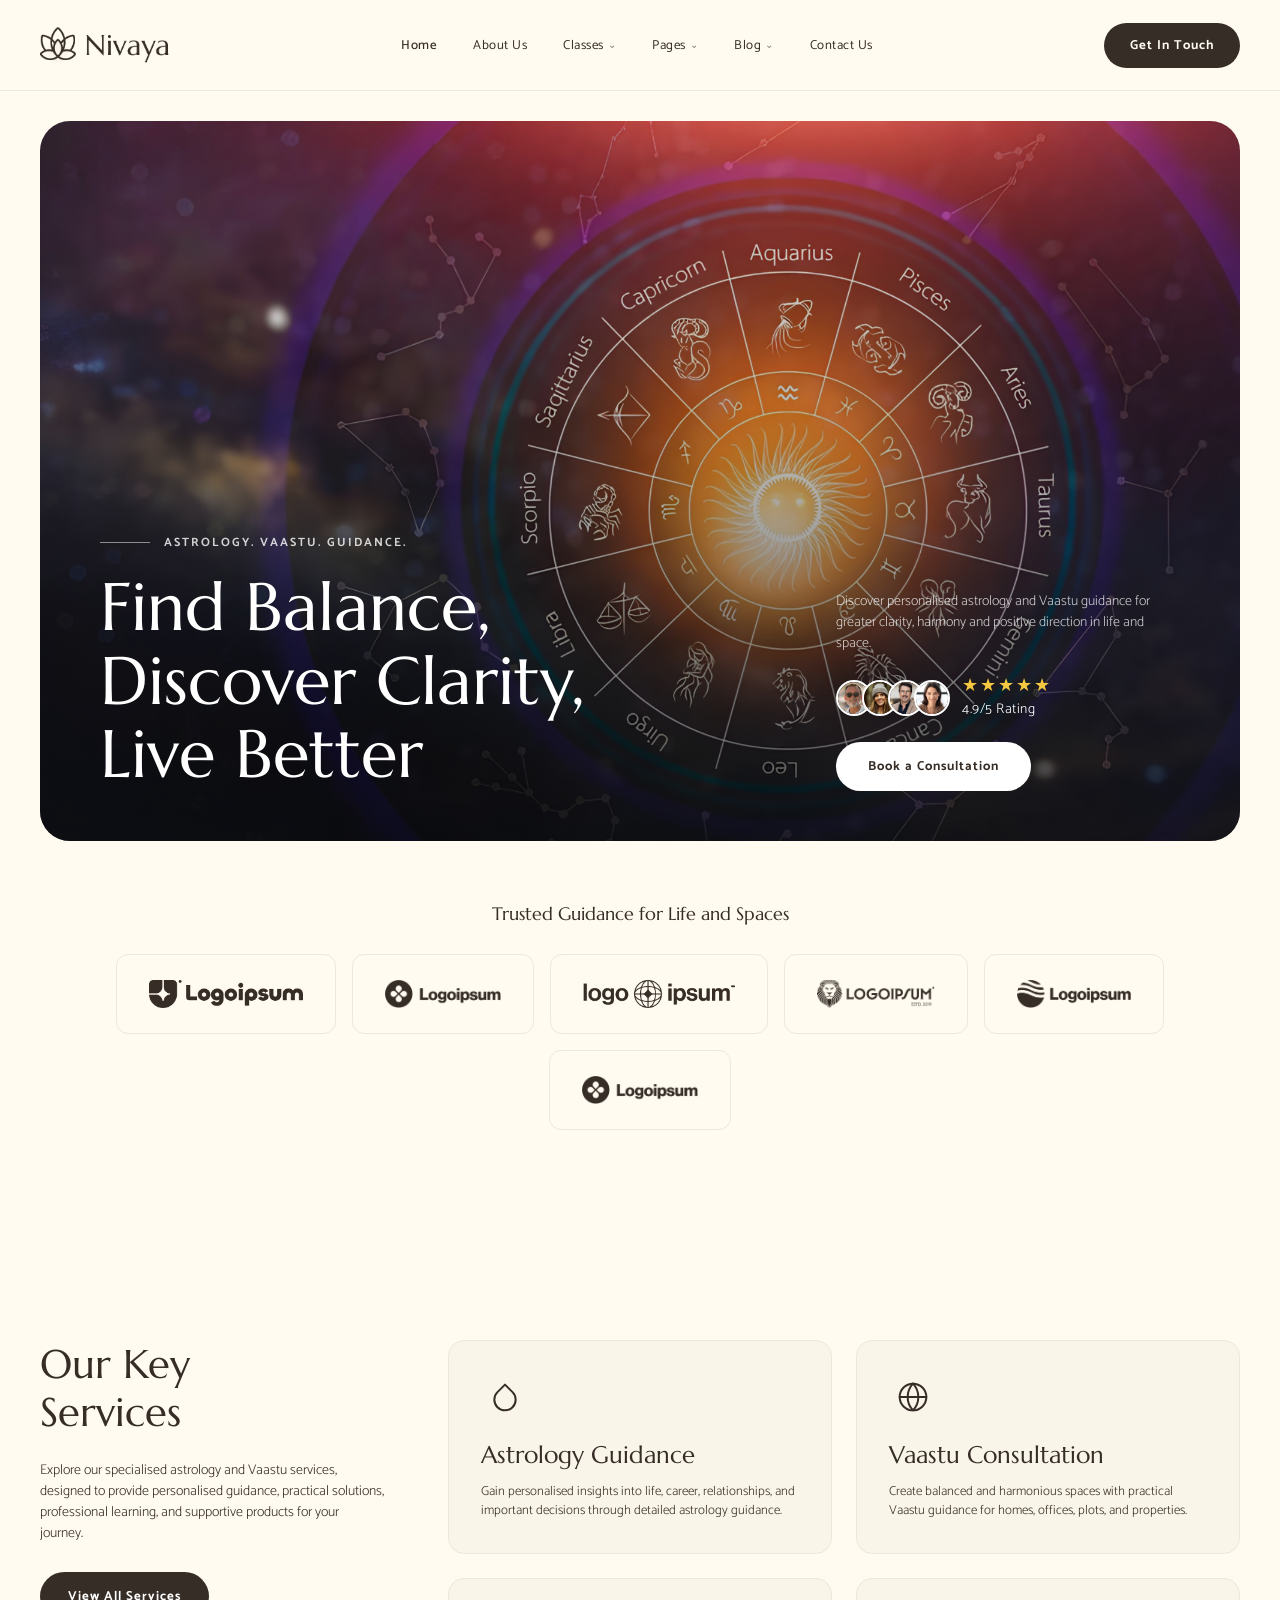
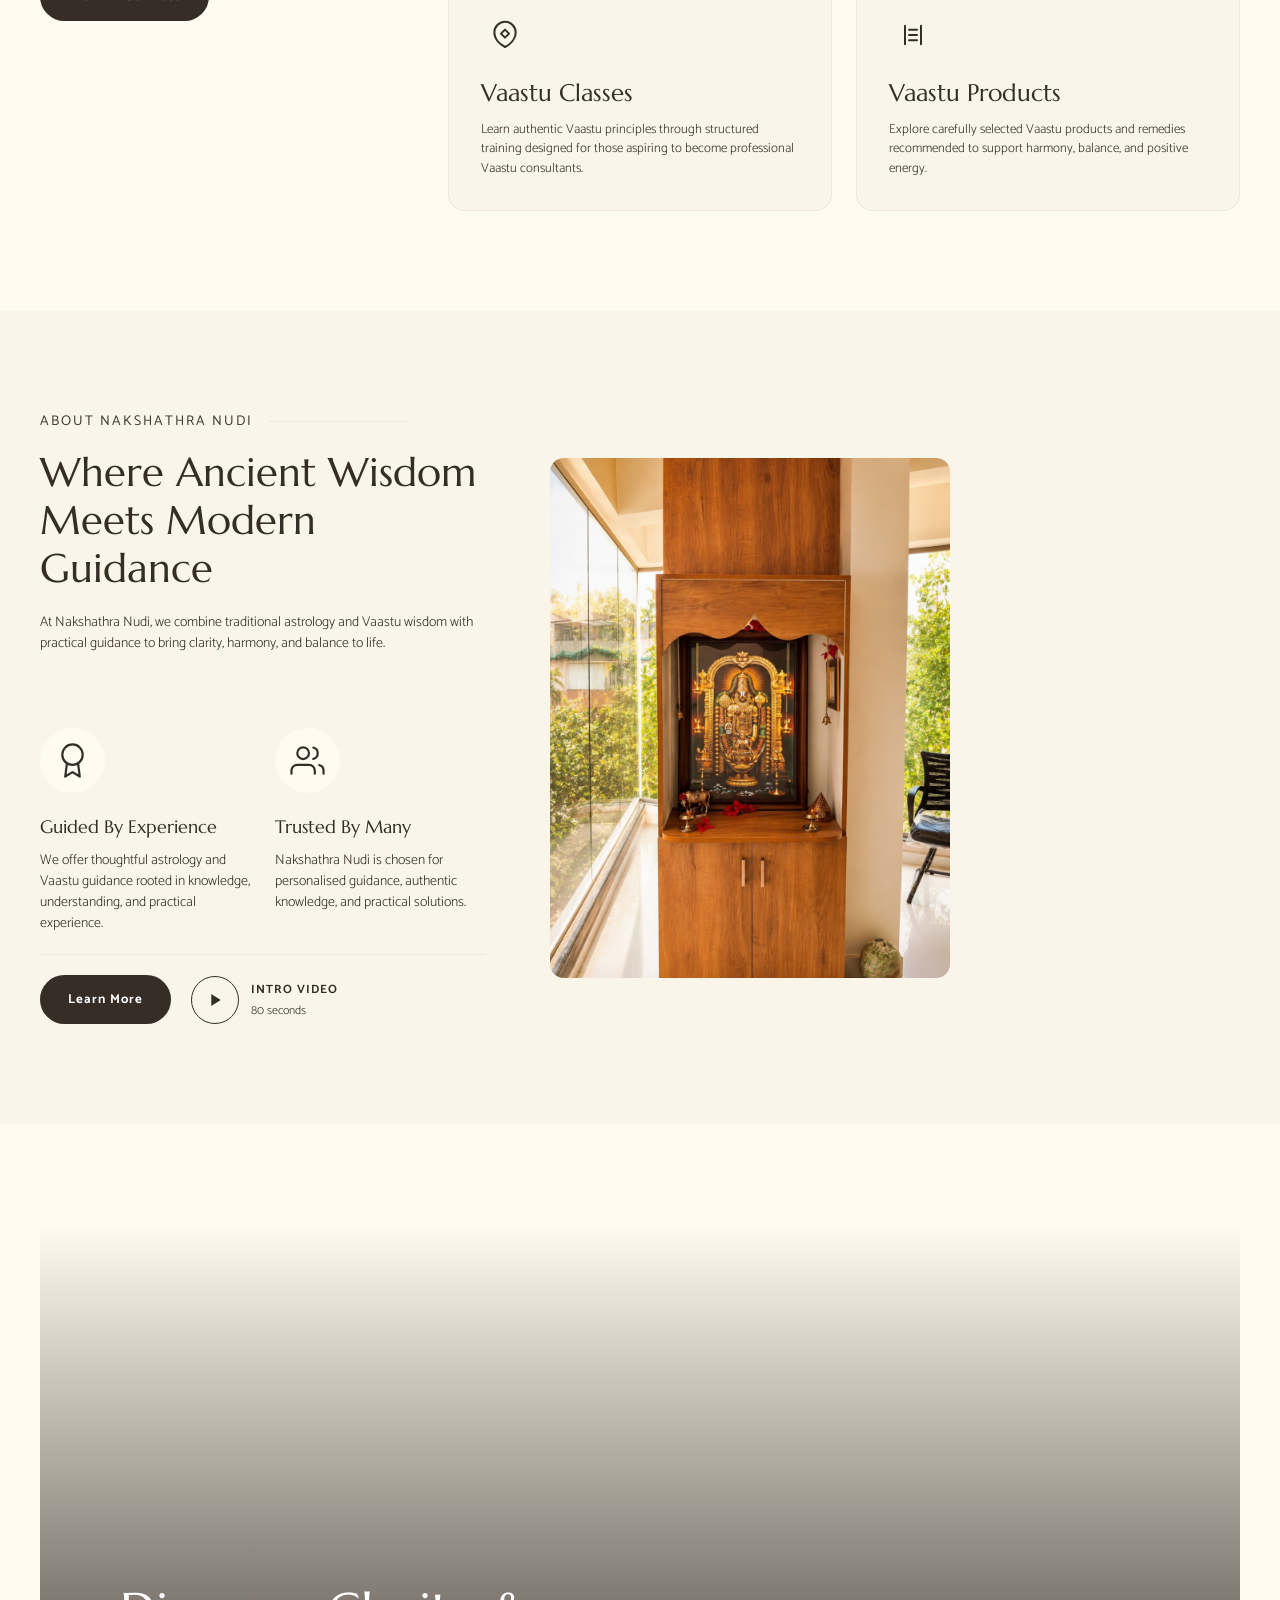
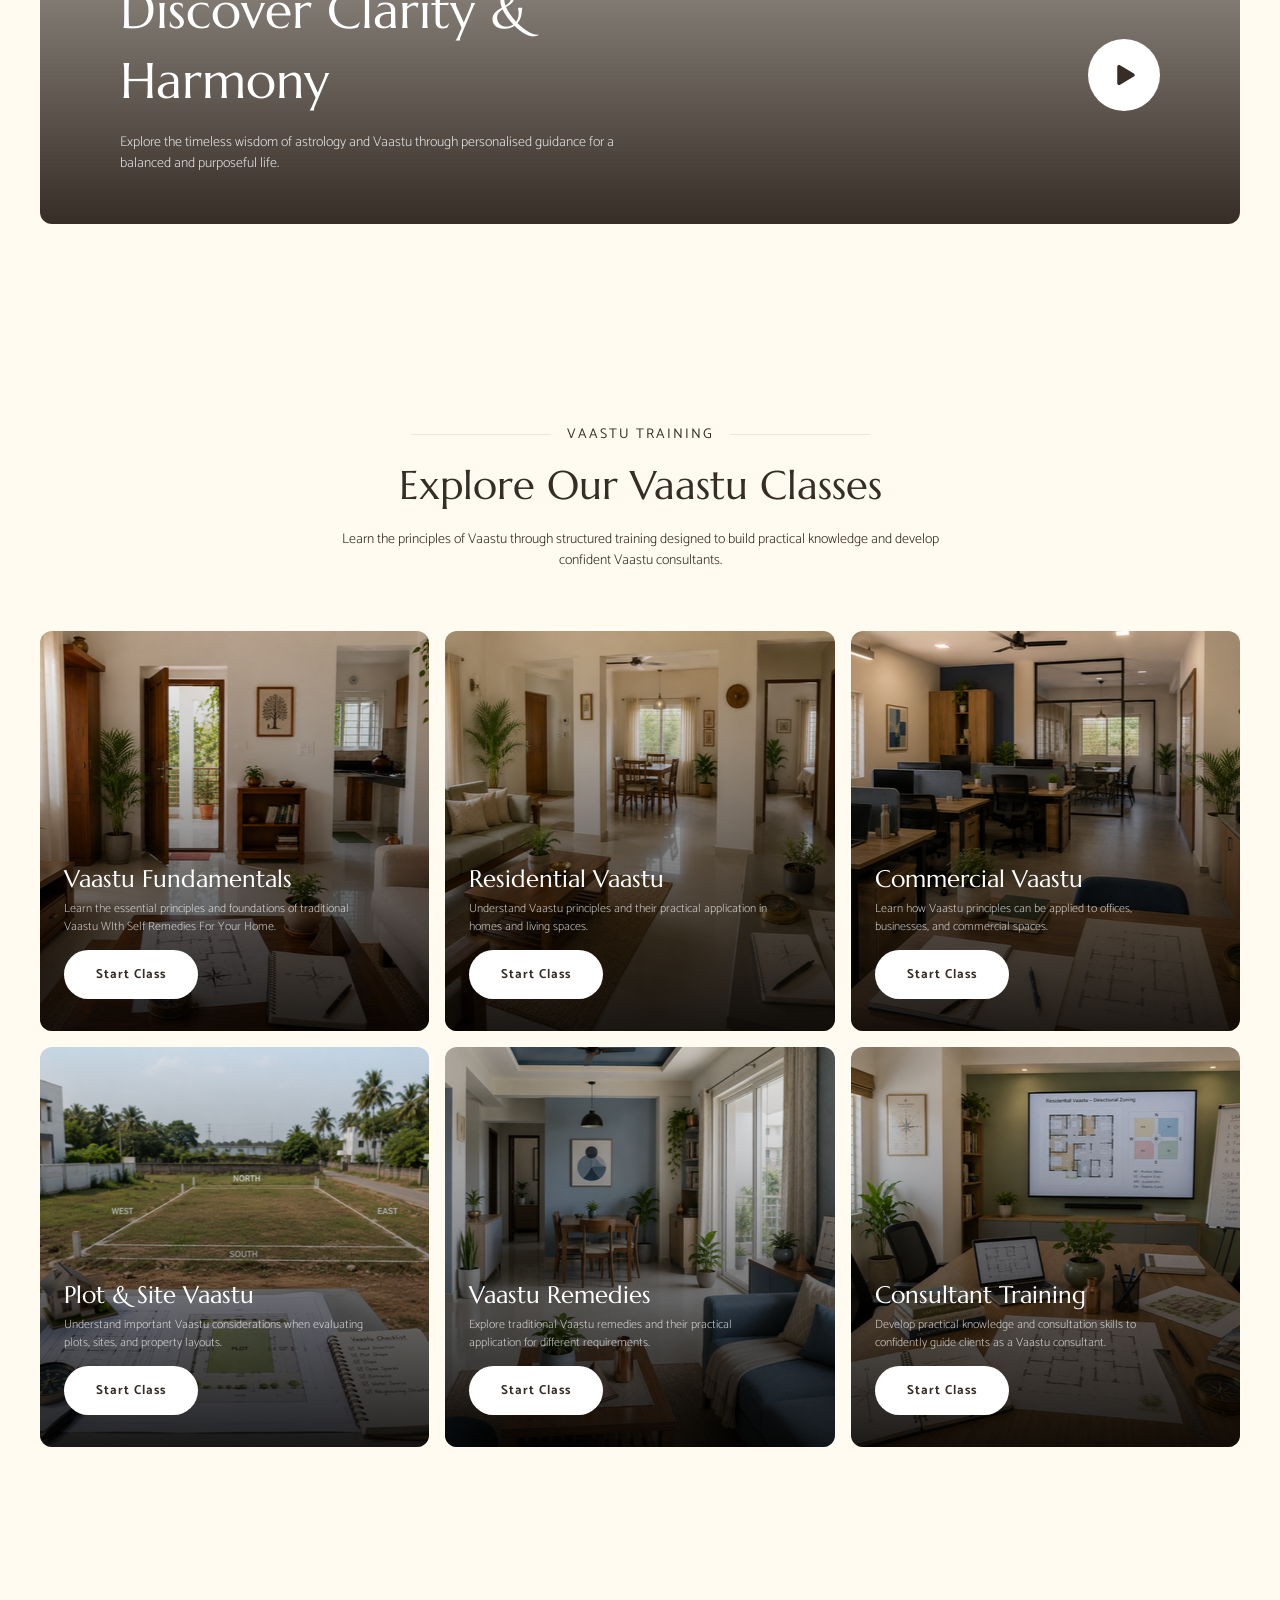
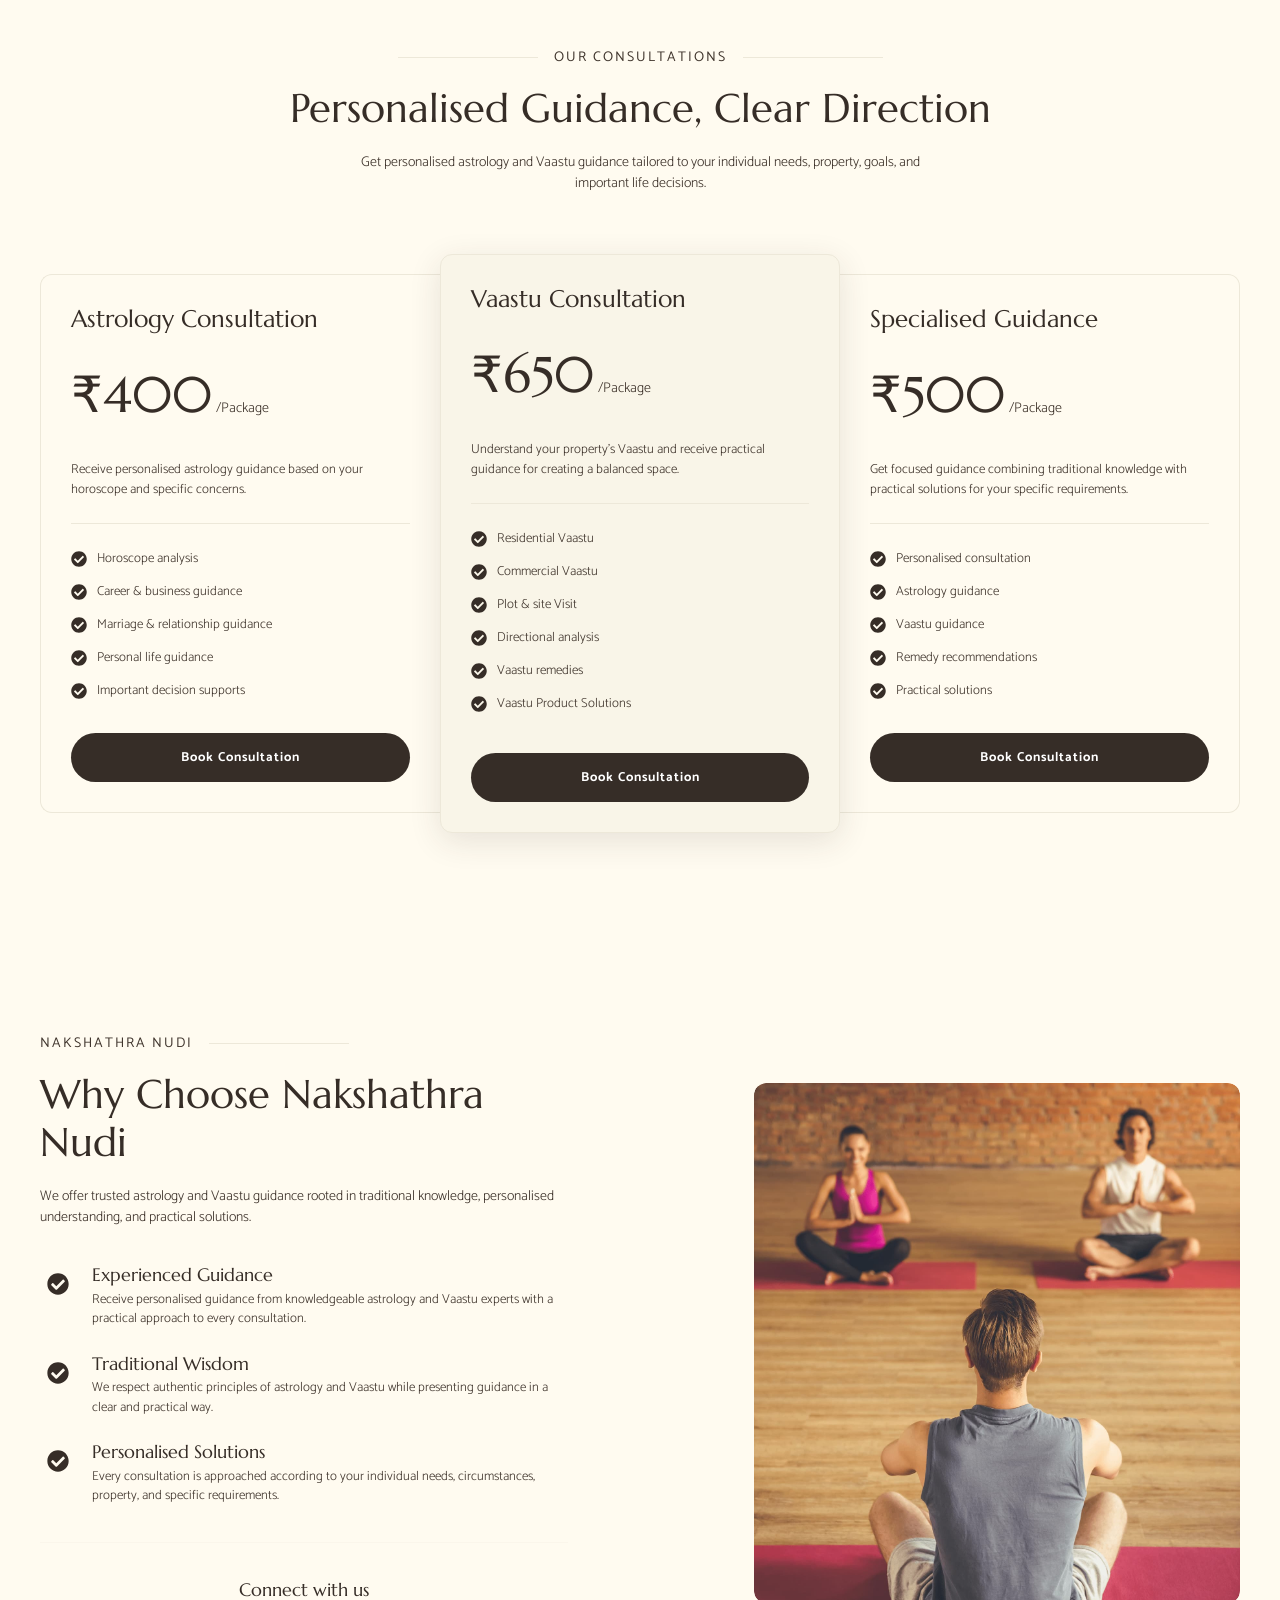
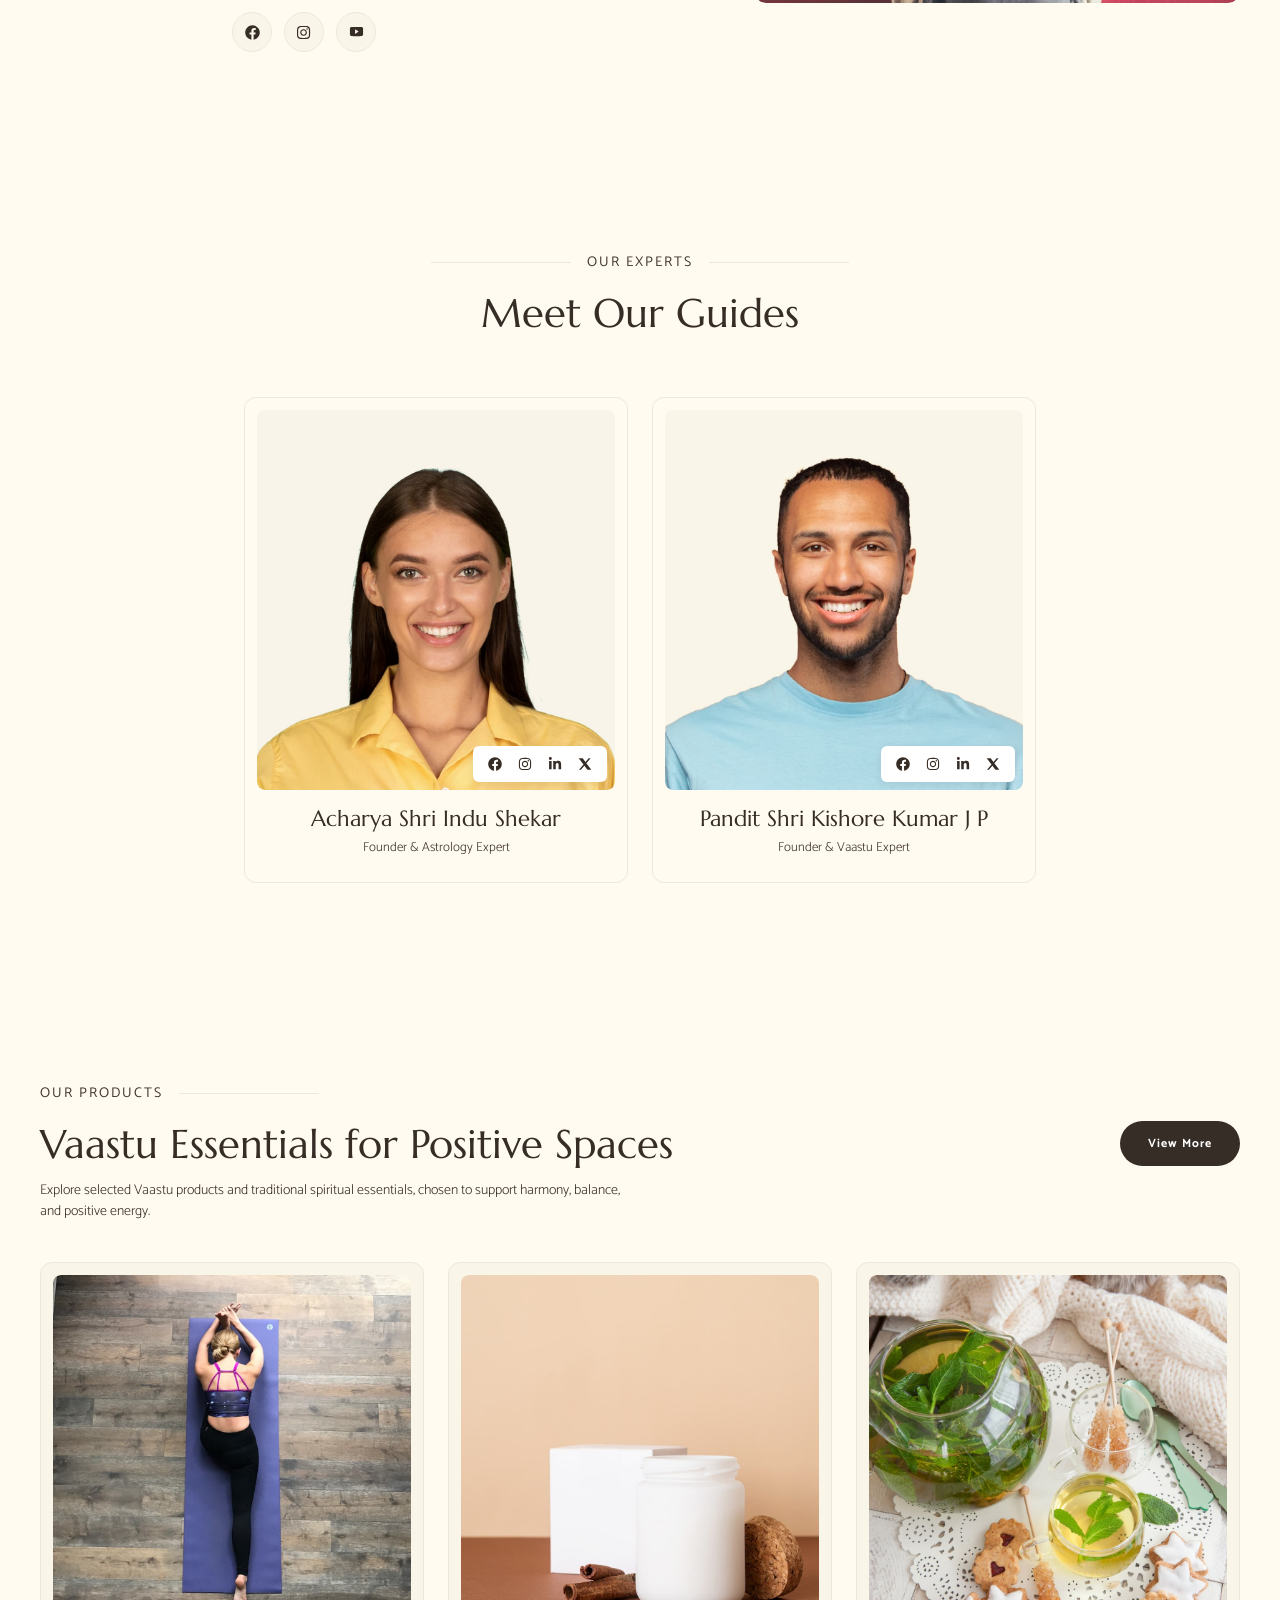
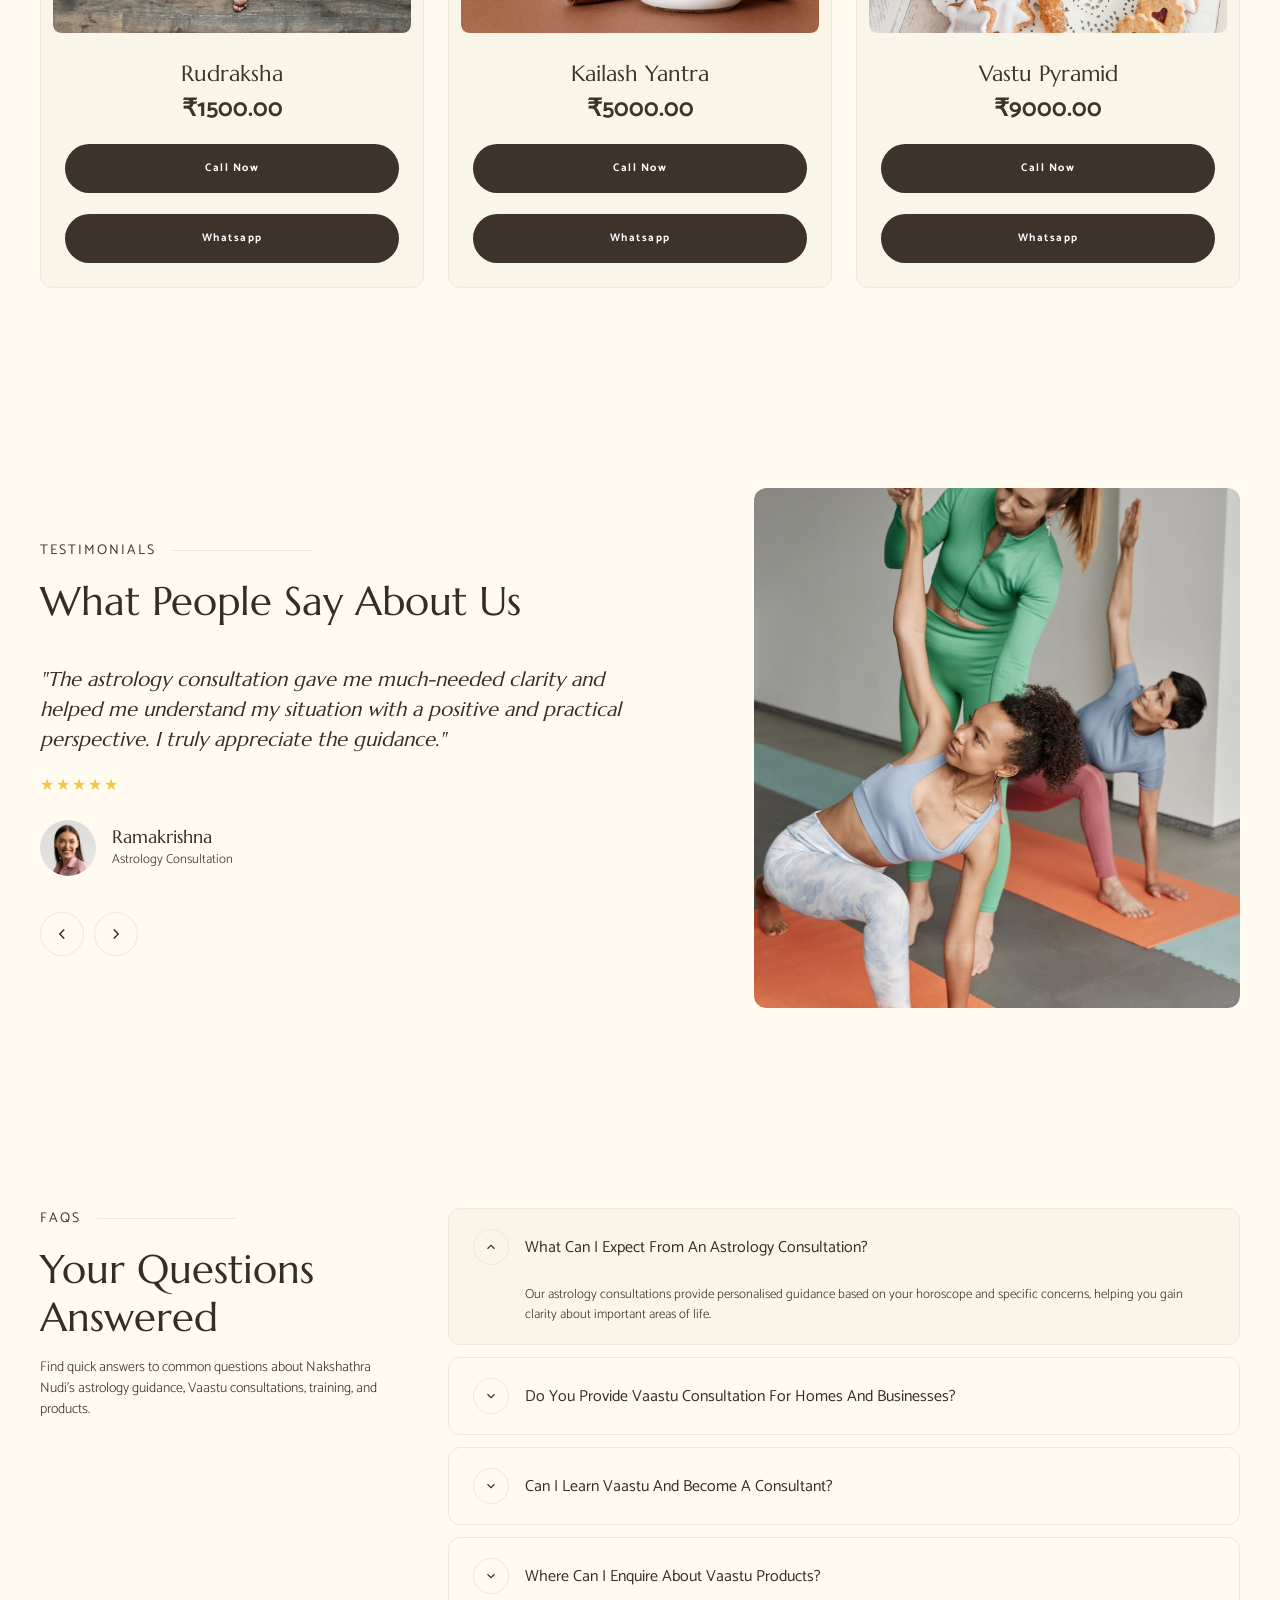
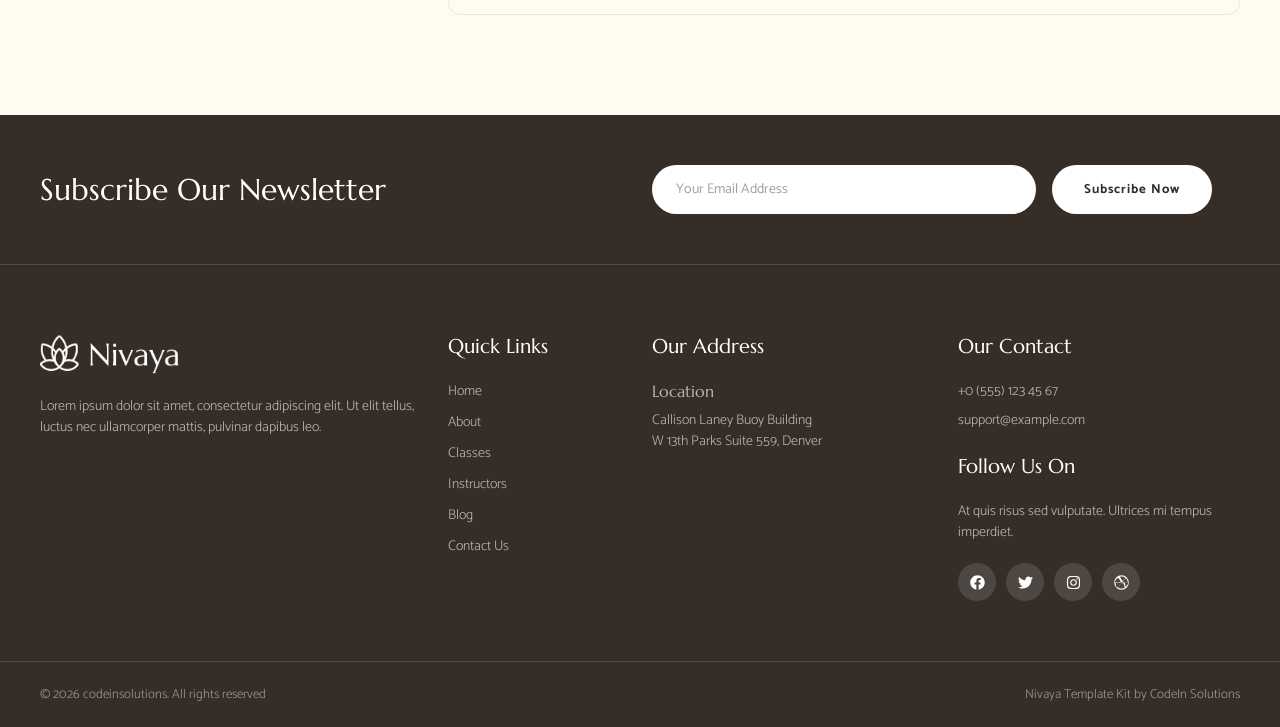
==== commit 71880086: "Home page vaastu classes creatives done" ====
--- a/index.html
+++ b/index.html
@@ -1,162 +1,58 @@
 <!doctype html>
 <html lang="en">
-  <head>
-    <meta charset="UTF-8" />
-        <link rel="icon" type="image/png" href="images/favicon.png" />
-    <meta name="viewport" content="width=device-width, initial-scale=1.0" />
-    <title>Nakshathra Nudi | Astrology & Vaastu Centre</title>
-
-    <!-- Bootstrap 5.3 -->
-    <link rel="stylesheet" href="css/bootstrap.min.css" />
-
-    <!-- Custom styles -->
-    <link rel="stylesheet" href="css/main.css" />
-    <link rel="stylesheet" href="css/glightbox.min.css" />
-  </head>
-  <body>
-    <!-- ========================================================
+
+<head>
+  <meta charset="UTF-8" />
+  <link rel="icon" type="image/png" href="images/favicon.png" />
+  <meta name="viewport" content="width=device-width, initial-scale=1.0" />
+  <title>Nakshathra Nudi | Astrology & Vaastu Centre</title>
+
+  <!-- Bootstrap 5.3 -->
+  <link rel="stylesheet" href="css/bootstrap.min.css" />
+
+  <!-- Custom styles -->
+  <link rel="stylesheet" href="css/main.css" />
+  <link rel="stylesheet" href="css/glightbox.min.css" />
+</head>
+
+<body>
+  <!-- ========================================================
        HEADER
        ======================================================== -->
-    <header class="site-header">
-      <div class="container">
-        <div class="row align-items-center justify-content-between">
-          <!-- Logo -->
-          <div class="col-auto">
-            <a href="index.html" class="site-header__logo">
-              <img src="images/logo.png" alt="Nivaya" width="130" height="36" />
-            </a>
-          </div>
-
-          <!-- Primary Navigation -->
-          <div class="col-auto d-none d-xl-block">
-            <nav aria-label="Primary">
-              <ul class="site-nav">
-                <li class="site-nav__item">
-                  <a href="index.html" class="site-nav__link active">Home</a>
-                </li>
-                <li class="site-nav__item">
-                  <a href="about-us.html" class="site-nav__link">About Us</a>
-                </li>
-                <li class="site-nav__item">
-                  <a href="classes.html" class="site-nav__link">
-                    Classes <span class="nav-arrow">&#8964;</span>
-                  </a>
-                  <ul class="site-nav__dropdown">
-                    <li><a href="classes.html">Classes</a></li>
-                    <li><a href="class-detail.html">Class Detail</a></li>
-                  </ul>
-                </li>
-                <li class="site-nav__item">
-                  <a href="#" class="site-nav__link">
-                    Pages <span class="nav-arrow">&#8964;</span>
-                  </a>
-                  <ul class="site-nav__dropdown">
-                    <li><a href="products.html">Products</a></li>
-                    <li><a href="instructors.html">Instructors</a></li>
-                    <li><a href="pricing.html">Pricing</a></li>
-                    <li><a href="faq.html">FAQs</a></li>
-                    <li><a href="testimonials.html">Testimonials</a></li>
-                    <li><a href="gallery.html">Gallery</a></li>
-                    <li><a href="coming-soon.html">Coming Soon</a></li>
-                    <li><a href="404.html">404 Page</a></li>
-                  </ul>
-                </li>
-                <li class="site-nav__item">
-                  <a href="blog.html" class="site-nav__link">
-                    Blog <span class="nav-arrow">&#8964;</span>
-                  </a>
-                  <ul class="site-nav__dropdown">
-                    <li><a href="blog.html">Blog</a></li>
-                    <li><a href="single-blog.html">Single Blog</a></li>
-                  </ul>
-                </li>
-                <li class="site-nav__item">
-                  <a href="contact.html" class="site-nav__link">Contact Us</a>
-                </li>
-              </ul>
-            </nav>
-          </div>
-
-          <!-- CTA -->
-          <div class="col-auto d-none d-xl-block">
-            <a href="contact.html" class="btn-header">Get In Touch</a>
-          </div>
-
-          <!-- Mobile toggle -->
-          <div class="col-auto d-xl-none">
-            <button
-              class="site-header__toggle"
-              type="button"
-              data-bs-toggle="offcanvas"
-              data-bs-target="#mobileNav"
-              aria-controls="mobileNav"
-              aria-label="Open menu"
-            >
-              <span></span>
-              <span></span>
-              <span></span>
-            </button>
-          </div>
-        </div>
-      </div>
-
-      <!-- Mobile Navigation Offcanvas -->
-      <div
-        class="offcanvas offcanvas-end mobile-offcanvas"
-        tabindex="-1"
-        id="mobileNav"
-        aria-labelledby="mobileNavLabel"
-      >
-        <div class="offcanvas-header">
-          <a href="index.html">
+  <header class="site-header">
+    <div class="container">
+      <div class="row align-items-center justify-content-between">
+        <!-- Logo -->
+        <div class="col-auto">
+          <a href="index.html" class="site-header__logo">
             <img src="images/logo.png" alt="Nivaya" width="130" height="36" />
           </a>
-          <button
-            type="button"
-            class="btn-close mobile-offcanvas__close"
-            data-bs-dismiss="offcanvas"
-            aria-label="Close"
-          ></button>
-        </div>
-        <div class="offcanvas-body">
-          <ul class="mobile-nav">
-            <li class="mobile-nav__item">
-              <a href="index.html" class="mobile-nav__link active">Home</a>
-            </li>
-            <li class="mobile-nav__item">
-              <a href="about-us.html" class="mobile-nav__link">About Us</a>
-            </li>
-            <li class="mobile-nav__item">
-              <a
-                href="#"
-                class="mobile-nav__link"
-                data-bs-toggle="collapse"
-                data-bs-target="#collapseClasses"
-                aria-expanded="false"
-                aria-controls="collapseClasses"
-              >
-                Classes <span class="nav-arrow">&#8964;</span>
-              </a>
-              <div class="collapse" id="collapseClasses">
-                <ul class="mobile-nav__dropdown">
+        </div>
+
+        <!-- Primary Navigation -->
+        <div class="col-auto d-none d-xl-block">
+          <nav aria-label="Primary">
+            <ul class="site-nav">
+              <li class="site-nav__item">
+                <a href="index.html" class="site-nav__link active">Home</a>
+              </li>
+              <li class="site-nav__item">
+                <a href="about-us.html" class="site-nav__link">About Us</a>
+              </li>
+              <li class="site-nav__item">
+                <a href="classes.html" class="site-nav__link">
+                  Classes <span class="nav-arrow">&#8964;</span>
+                </a>
+                <ul class="site-nav__dropdown">
                   <li><a href="classes.html">Classes</a></li>
                   <li><a href="class-detail.html">Class Detail</a></li>
                 </ul>
-              </div>
-            </li>
-            <li class="mobile-nav__item">
-              <a
-                href="#"
-                class="mobile-nav__link"
-                data-bs-toggle="collapse"
-                data-bs-target="#collapsePages"
-                aria-expanded="false"
-                aria-controls="collapsePages"
-              >
-                Pages <span class="nav-arrow">&#8964;</span>
-              </a>
-              <div class="collapse" id="collapsePages">
-                <ul class="mobile-nav__dropdown">
+              </li>
+              <li class="site-nav__item">
+                <a href="#" class="site-nav__link">
+                  Pages <span class="nav-arrow">&#8964;</span>
+                </a>
+                <ul class="site-nav__dropdown">
                   <li><a href="products.html">Products</a></li>
                   <li><a href="instructors.html">Instructors</a></li>
                   <li><a href="pricing.html">Pricing</a></li>
@@ -166,957 +62,911 @@
                   <li><a href="coming-soon.html">Coming Soon</a></li>
                   <li><a href="404.html">404 Page</a></li>
                 </ul>
-              </div>
-            </li>
-            <li class="mobile-nav__item">
-              <a
-                href="#"
-                class="mobile-nav__link"
-                data-bs-toggle="collapse"
-                data-bs-target="#collapseBlog"
-                aria-expanded="false"
-                aria-controls="collapseBlog"
-              >
-                Blog <span class="nav-arrow">&#8964;</span>
-              </a>
-              <div class="collapse" id="collapseBlog">
-                <ul class="mobile-nav__dropdown">
+              </li>
+              <li class="site-nav__item">
+                <a href="blog.html" class="site-nav__link">
+                  Blog <span class="nav-arrow">&#8964;</span>
+                </a>
+                <ul class="site-nav__dropdown">
                   <li><a href="blog.html">Blog</a></li>
                   <li><a href="single-blog.html">Single Blog</a></li>
                 </ul>
-              </div>
-            </li>
-            <li class="mobile-nav__item">
-              <a href="contact.html" class="mobile-nav__link">Contact Us</a>
-            </li>
-          </ul>
-          <div class="mobile-offcanvas__cta">
-            <a href="contact.html" class="btn-primary w-100 text-center">Get In Touch</a>
-          </div>
+              </li>
+              <li class="site-nav__item">
+                <a href="contact.html" class="site-nav__link">Contact Us</a>
+              </li>
+            </ul>
+          </nav>
+        </div>
+
+        <!-- CTA -->
+        <div class="col-auto d-none d-xl-block">
+          <a href="contact.html" class="btn-header">Get In Touch</a>
+        </div>
+
+        <!-- Mobile toggle -->
+        <div class="col-auto d-xl-none">
+          <button class="site-header__toggle" type="button" data-bs-toggle="offcanvas" data-bs-target="#mobileNav"
+            aria-controls="mobileNav" aria-label="Open menu">
+            <span></span>
+            <span></span>
+            <span></span>
+          </button>
         </div>
       </div>
-    </header>
-
-    <!-- ========================================================
+    </div>
+
+    <!-- Mobile Navigation Offcanvas -->
+    <div class="offcanvas offcanvas-end mobile-offcanvas" tabindex="-1" id="mobileNav" aria-labelledby="mobileNavLabel">
+      <div class="offcanvas-header">
+        <a href="index.html">
+          <img src="images/logo.png" alt="Nivaya" width="130" height="36" />
+        </a>
+        <button type="button" class="btn-close mobile-offcanvas__close" data-bs-dismiss="offcanvas"
+          aria-label="Close"></button>
+      </div>
+      <div class="offcanvas-body">
+        <ul class="mobile-nav">
+          <li class="mobile-nav__item">
+            <a href="index.html" class="mobile-nav__link active">Home</a>
+          </li>
+          <li class="mobile-nav__item">
+            <a href="about-us.html" class="mobile-nav__link">About Us</a>
+          </li>
+          <li class="mobile-nav__item">
+            <a href="#" class="mobile-nav__link" data-bs-toggle="collapse" data-bs-target="#collapseClasses"
+              aria-expanded="false" aria-controls="collapseClasses">
+              Classes <span class="nav-arrow">&#8964;</span>
+            </a>
+            <div class="collapse" id="collapseClasses">
+              <ul class="mobile-nav__dropdown">
+                <li><a href="classes.html">Classes</a></li>
+                <li><a href="class-detail.html">Class Detail</a></li>
+              </ul>
+            </div>
+          </li>
+          <li class="mobile-nav__item">
+            <a href="#" class="mobile-nav__link" data-bs-toggle="collapse" data-bs-target="#collapsePages"
+              aria-expanded="false" aria-controls="collapsePages">
+              Pages <span class="nav-arrow">&#8964;</span>
+            </a>
+            <div class="collapse" id="collapsePages">
+              <ul class="mobile-nav__dropdown">
+                <li><a href="products.html">Products</a></li>
+                <li><a href="instructors.html">Instructors</a></li>
+                <li><a href="pricing.html">Pricing</a></li>
+                <li><a href="faq.html">FAQs</a></li>
+                <li><a href="testimonials.html">Testimonials</a></li>
+                <li><a href="gallery.html">Gallery</a></li>
+                <li><a href="coming-soon.html">Coming Soon</a></li>
+                <li><a href="404.html">404 Page</a></li>
+              </ul>
+            </div>
+          </li>
+          <li class="mobile-nav__item">
+            <a href="#" class="mobile-nav__link" data-bs-toggle="collapse" data-bs-target="#collapseBlog"
+              aria-expanded="false" aria-controls="collapseBlog">
+              Blog <span class="nav-arrow">&#8964;</span>
+            </a>
+            <div class="collapse" id="collapseBlog">
+              <ul class="mobile-nav__dropdown">
+                <li><a href="blog.html">Blog</a></li>
+                <li><a href="single-blog.html">Single Blog</a></li>
+              </ul>
+            </div>
+          </li>
+          <li class="mobile-nav__item">
+            <a href="contact.html" class="mobile-nav__link">Contact Us</a>
+          </li>
+        </ul>
+        <div class="mobile-offcanvas__cta">
+          <a href="contact.html" class="btn-primary w-100 text-center">Get In Touch</a>
+        </div>
+      </div>
+    </div>
+  </header>
+
+  <!-- ========================================================
        HERO SECTION
        ======================================================== -->
-    <main>
-      <section class="hero-section" aria-label="Hero">
-        <div class="container">
-          <!-- Hero card — width matches reference (1290px container) -->
-          <div class="hero-card">
-            <div class="hero-card__overlay" aria-hidden="true"></div>
-            <div class="hero-card__content">
-              <div class="row align-items-end">
-                <!-- Left: tagline + heading -->
-                <div class="col-lg-8">
-                  <p class="hero-tagline">
-                    <span class="hero-tagline__divider"></span>
-                    ASTROLOGY. VAASTU. GUIDANCE.
+  <main>
+    <section class="hero-section" aria-label="Hero">
+      <div class="container">
+        <!-- Hero card — width matches reference (1290px container) -->
+        <div class="hero-card">
+          <div class="hero-card__overlay" aria-hidden="true"></div>
+          <div class="hero-card__content">
+            <div class="row align-items-end">
+              <!-- Left: tagline + heading -->
+              <div class="col-lg-8">
+                <p class="hero-tagline">
+                  <span class="hero-tagline__divider"></span>
+                  ASTROLOGY. VAASTU. GUIDANCE.
+                </p>
+                <h1 class="hero-title">
+                  Find Balance,<br />Discover Clarity,<br />Live Better
+                </h1>
+              </div>
+
+              <!-- Right: description + rating + CTA -->
+              <div class="col-lg-4">
+                <div class="hero-aside">
+                  <p class="hero-card__desc">
+                    Discover personalised astrology and Vaastu guidance for greater clarity, harmony and positive
+                    direction in life and space.
                   </p>
-                  <h1 class="hero-title">
-                    Find Balance,<br />Discover Clarity,<br />Live Better
-                  </h1>
-                </div>
-
-                <!-- Right: description + rating + CTA -->
-                <div class="col-lg-4">
-                  <div class="hero-aside">
-                    <p class="hero-card__desc">
-                      Discover personalised astrology and Vaastu guidance for greater clarity, harmony and positive direction in life and space.
-                    </p>
-                    <div class="hero-card__meta">
-                      <div class="hero-avatars">
-                        <img
-                          src="images/rating-1.jpg"
-                          alt=""
-                          class="hero-avatars__img"
-                        />
-                        <img
-                          src="images/rating-2.jpg"
-                          alt=""
-                          class="hero-avatars__img"
-                        />
-                        <img
-                          src="images/rating-3.jpg"
-                          alt=""
-                          class="hero-avatars__img"
-                        />
-                        <img
-                          src="images/rating-4.jpg"
-                          alt=""
-                          class="hero-avatars__img"
-                        />
-                      </div>
-                      <div class="hero-rating">
-                        <span class="hero-rating__stars" aria-label="5 stars">
-                          &#9733;&#9733;&#9733;&#9733;&#9733;
-                        </span>
-                        <span class="hero-rating__label hero-rating__label--light">4.9/5 Rating</span>
-                      </div>
+                  <div class="hero-card__meta">
+                    <div class="hero-avatars">
+                      <img src="images/rating-1.jpg" alt="" class="hero-avatars__img" />
+                      <img src="images/rating-2.jpg" alt="" class="hero-avatars__img" />
+                      <img src="images/rating-3.jpg" alt="" class="hero-avatars__img" />
+                      <img src="images/rating-4.jpg" alt="" class="hero-avatars__img" />
                     </div>
-                    <a href="contact.html" class="btn-white">Book a Consultation</a>
-                  </div>
-                </div>
-              </div>
-            </div>
-          </div>
-
-          <!-- Brand partners — below the hero card -->
-          <div class="hero-partners">
-            <h2 class="hero-partners__title">
-              Trusted Guidance for Life and Spaces
-            </h2>
-            <div class="hero-partners__logos">
-              <div class="hero-partners__logo">
-                <img src="images/brand-1.png" alt="Partner brand" />
-              </div>
-              <div class="hero-partners__logo">
-                <img src="images/brand-2.png" alt="Partner brand" />
-              </div>
-              <div class="hero-partners__logo">
-                <img src="images/brand-3.png" alt="Partner brand" />
-              </div>
-              <div class="hero-partners__logo">
-                <img src="images/brand-4.png" alt="Partner brand" />
-              </div>
-              <div class="hero-partners__logo">
-                <img src="images/brand-5.png" alt="Partner brand" />
-              </div>
-              <div class="hero-partners__logo">
-                <img src="images/brand-6.png" alt="Partner brand" />
-              </div>
-            </div>
-          </div>
-        </div>
-      </section>
-
-      <!-- ========================================================
+                    <div class="hero-rating">
+                      <span class="hero-rating__stars" aria-label="5 stars">
+                        &#9733;&#9733;&#9733;&#9733;&#9733;
+                      </span>
+                      <span class="hero-rating__label hero-rating__label--light">4.9/5 Rating</span>
+                    </div>
+                  </div>
+                  <a href="contact.html" class="btn-white">Book a Consultation</a>
+                </div>
+              </div>
+            </div>
+          </div>
+        </div>
+
+        <!-- Brand partners — below the hero card -->
+        <div class="hero-partners">
+          <h2 class="hero-partners__title">
+            Trusted Guidance for Life and Spaces
+          </h2>
+          <div class="hero-partners__logos">
+            <div class="hero-partners__logo">
+              <img src="images/brand-1.png" alt="Partner brand" />
+            </div>
+            <div class="hero-partners__logo">
+              <img src="images/brand-2.png" alt="Partner brand" />
+            </div>
+            <div class="hero-partners__logo">
+              <img src="images/brand-3.png" alt="Partner brand" />
+            </div>
+            <div class="hero-partners__logo">
+              <img src="images/brand-4.png" alt="Partner brand" />
+            </div>
+            <div class="hero-partners__logo">
+              <img src="images/brand-5.png" alt="Partner brand" />
+            </div>
+            <div class="hero-partners__logo">
+              <img src="images/brand-6.png" alt="Partner brand" />
+            </div>
+          </div>
+        </div>
+      </div>
+    </section>
+
+    <!-- ========================================================
          CLASSES SECTION
          ======================================================== -->
-      <section class="classes-section" aria-label="Yoga Classes">
-        <div class="container">
-          <div class="row">
-            <!-- Left Column: Header -->
-            <div class="col-lg-4">
-              <div class="classes-header">
-                <h2 class="section-title">Our Key <br />Services </h2>
-                <p class="section-desc">
-                  Explore our specialised astrology and Vaastu services, designed to provide personalised guidance, practical solutions, professional learning, and supportive products for your journey.
-                </p>
-                <a href="classes.html" class="btn-primary">View All Services</a>
-              </div>
-            </div>
-
-            <!-- Right Column: Cards Grid -->
-            <div class="col-lg-8">
-              <div class="classes-grid row g-4">
-                <!-- Card 1: Vinyasa Flow -->
-                <div class="col-md-6">
-                  <div class="class-card">
-                    <div class="class-card__icon">
-                      <svg
-                        viewBox="0 0 24 24"
-                        fill="none"
-                        stroke="currentColor"
-                        stroke-width="1.5"
-                        stroke-linecap="round"
-                        stroke-linejoin="round"
-                      >
-                        <path d="M12 2.69l5.66 5.66a8 8 0 1 1-11.31 0z" />
+    <section class="classes-section" aria-label="Yoga Classes">
+      <div class="container">
+        <div class="row">
+          <!-- Left Column: Header -->
+          <div class="col-lg-4">
+            <div class="classes-header">
+              <h2 class="section-title">Our Key <br />Services </h2>
+              <p class="section-desc">
+                Explore our specialised astrology and Vaastu services, designed to provide personalised guidance,
+                practical solutions, professional learning, and supportive products for your journey.
+              </p>
+              <a href="classes.html" class="btn-primary">View All Services</a>
+            </div>
+          </div>
+
+          <!-- Right Column: Cards Grid -->
+          <div class="col-lg-8">
+            <div class="classes-grid row g-4">
+              <!-- Card 1: Vinyasa Flow -->
+              <div class="col-md-6">
+                <div class="class-card">
+                  <div class="class-card__icon">
+                    <svg viewBox="0 0 24 24" fill="none" stroke="currentColor" stroke-width="1.5" stroke-linecap="round"
+                      stroke-linejoin="round">
+                      <path d="M12 2.69l5.66 5.66a8 8 0 1 1-11.31 0z" />
+                    </svg>
+                  </div>
+                  <h3 class="class-card__title">Astrology Guidance</h3>
+                  <p class="class-card__desc">
+                    Gain personalised insights into life, career, relationships, and important decisions through
+                    detailed astrology guidance.
+                  </p>
+                </div>
+              </div>
+
+              <!-- Card 2: Hatha Yoga -->
+              <div class="col-md-6">
+                <div class="class-card">
+                  <div class="class-card__icon">
+                    <svg viewBox="0 0 24 24" fill="none" stroke="currentColor" stroke-width="1.5" stroke-linecap="round"
+                      stroke-linejoin="round">
+                      <circle cx="12" cy="12" r="10" />
+                      <path d="M12 2a14.5 14.5 0 0 0 0 20 14.5 14.5 0 0 0 0-20" />
+                      <path d="M2 12h20" />
+                    </svg>
+                  </div>
+                  <h3 class="class-card__title">Vaastu Consultation</h3>
+                  <p class="class-card__desc">
+                    Create balanced and harmonious spaces with practical Vaastu guidance for homes, offices, plots, and
+                    properties.
+                  </p>
+                </div>
+              </div>
+
+              <!-- Card 3: Yin Yoga -->
+              <div class="col-md-6">
+                <div class="class-card">
+                  <div class="class-card__icon">
+                    <svg viewBox="0 0 24 24" fill="none" stroke="currentColor" stroke-width="1.5" stroke-linecap="round"
+                      stroke-linejoin="round">
+                      <path d="M12 2C7.5 2 4 6 4 10c0 5 4 9 8 11 4-2 8-6 8-11 0-4-3.5-8-8-8z" />
+                      <path d="M12 14l-3-3 3-3 3 3-3 3z" />
+                    </svg>
+                  </div>
+                  <h3 class="class-card__title">Vaastu Classes</h3>
+                  <p class="class-card__desc">
+                    Learn authentic Vaastu principles through structured training designed for those aspiring to become
+                    professional Vaastu consultants.
+                  </p>
+                </div>
+              </div>
+
+              <!-- Card 4: Power Yoga -->
+              <div class="col-md-6">
+                <div class="class-card">
+                  <div class="class-card__icon">
+                    <svg viewBox="0 0 24 24" fill="none" stroke="currentColor" stroke-width="1.5" stroke-linecap="round"
+                      stroke-linejoin="round">
+                      <path d="M6 5v14M18 5v14M9 8h6M9 12h6M9 16h6" />
+                    </svg>
+                  </div>
+                  <h3 class="class-card__title">Vaastu Products</h3>
+                  <p class="class-card__desc">
+                    Explore carefully selected Vaastu products and remedies recommended to support harmony, balance, and
+                    positive energy.
+                  </p>
+                </div>
+              </div>
+            </div>
+          </div>
+        </div>
+      </div>
+    </section>
+
+    <!-- ========================================================
+         ABOUT SECTION
+         ======================================================== -->
+    <section class="about-section" aria-label="About Nivaya">
+      <div class="container">
+        <div class="row align-items-center">
+          <!-- Left Column: Content -->
+          <div class="col-lg-5">
+            <div class="about-content">
+              <!-- Tagline with divider -->
+              <div class="section-label section-label--left">
+                <span class="section-label__text">About Nakshathra Nudi</span>
+                <span class="section-label__line section-label__line--short"></span>
+              </div>
+
+              <!-- Main heading -->
+              <h2 class="section-title">Where Ancient Wisdom Meets Modern Guidance</h2>
+
+              <!-- Description -->
+              <p class="section-desc">
+                At Nakshathra Nudi, we combine traditional astrology and Vaastu wisdom with practical guidance to bring
+                clarity, harmony, and balance to life.
+              </p>
+
+              <!-- Feature boxes -->
+              <div class="about-features row g-4">
+                <div class="col-6">
+                  <div class="about-feature">
+                    <div class="about-feature__icon">
+                      <svg viewBox="0 0 24 24" fill="none" stroke="currentColor" stroke-width="1.5"
+                        stroke-linecap="round" stroke-linejoin="round">
+                        <circle cx="12" cy="8" r="7" />
+                        <polyline points="8.21 13.89 7 23 12 20 17 23 15.79 13.88" />
                       </svg>
                     </div>
-                    <h3 class="class-card__title">Astrology Guidance</h3>
-                    <p class="class-card__desc">
-                      Gain personalised insights into life, career, relationships, and important decisions through detailed astrology guidance.
+                    <h4 class="about-feature__title">
+                      Guided By Experience
+                    </h4>
+                    <p class="about-feature__desc">
+                      We offer thoughtful astrology and Vaastu guidance rooted in knowledge, understanding, and
+                      practical experience.
                     </p>
                   </div>
                 </div>
-
-                <!-- Card 2: Hatha Yoga -->
-                <div class="col-md-6">
-                  <div class="class-card">
-                    <div class="class-card__icon">
-                      <svg
-                        viewBox="0 0 24 24"
-                        fill="none"
-                        stroke="currentColor"
-                        stroke-width="1.5"
-                        stroke-linecap="round"
-                        stroke-linejoin="round"
-                      >
-                        <circle cx="12" cy="12" r="10" />
-                        <path
-                          d="M12 2a14.5 14.5 0 0 0 0 20 14.5 14.5 0 0 0 0-20"
-                        />
-                        <path d="M2 12h20" />
+                <div class="col-6">
+                  <div class="about-feature">
+                    <div class="about-feature__icon">
+                      <svg viewBox="0 0 24 24" fill="none" stroke="currentColor" stroke-width="1.5"
+                        stroke-linecap="round" stroke-linejoin="round">
+                        <path d="M17 21v-2a4 4 0 0 0-4-4H5a4 4 0 0 0-4 4v2" />
+                        <circle cx="9" cy="7" r="4" />
+                        <path d="M23 21v-2a4 4 0 0 0-3-3.87" />
+                        <path d="M16 3.13a4 4 0 0 1 0 7.75" />
                       </svg>
                     </div>
-                    <h3 class="class-card__title">Vaastu Consultation</h3>
-                    <p class="class-card__desc">
-                      Create balanced and harmonious spaces with practical Vaastu guidance for homes, offices, plots, and properties.
+                    <h4 class="about-feature__title">Trusted By Many</h4>
+                    <p class="about-feature__desc">
+                      Nakshathra Nudi is chosen for personalised guidance, authentic knowledge, and practical solutions.
                     </p>
                   </div>
                 </div>
-
-                <!-- Card 3: Yin Yoga -->
-                <div class="col-md-6">
-                  <div class="class-card">
-                    <div class="class-card__icon">
-                      <svg
-                        viewBox="0 0 24 24"
-                        fill="none"
-                        stroke="currentColor"
-                        stroke-width="1.5"
-                        stroke-linecap="round"
-                        stroke-linejoin="round"
-                      >
-                        <path
-                          d="M12 2C7.5 2 4 6 4 10c0 5 4 9 8 11 4-2 8-6 8-11 0-4-3.5-8-8-8z"
-                        />
-                        <path d="M12 14l-3-3 3-3 3 3-3 3z" />
-                      </svg>
-                    </div>
-                    <h3 class="class-card__title">Vaastu Classes</h3>
-                    <p class="class-card__desc">
-                      Learn authentic Vaastu principles through structured training designed for those aspiring to become professional Vaastu consultants.
-                    </p>
-                  </div>
-                </div>
-
-                <!-- Card 4: Power Yoga -->
-                <div class="col-md-6">
-                  <div class="class-card">
-                    <div class="class-card__icon">
-                      <svg
-                        viewBox="0 0 24 24"
-                        fill="none"
-                        stroke="currentColor"
-                        stroke-width="1.5"
-                        stroke-linecap="round"
-                        stroke-linejoin="round"
-                      >
-                        <path d="M6 5v14M18 5v14M9 8h6M9 12h6M9 16h6" />
-                      </svg>
-                    </div>
-                    <h3 class="class-card__title">Vaastu Products</h3>
-                    <p class="class-card__desc">
-                      Explore carefully selected Vaastu products and remedies recommended to support harmony, balance, and positive energy.
-                    </p>
-                  </div>
-                </div>
-              </div>
-            </div>
-          </div>
-        </div>
-      </section>
-
-      <!-- ========================================================
-         ABOUT SECTION
-         ======================================================== -->
-      <section class="about-section" aria-label="About Nivaya">
-        <div class="container">
-          <div class="row align-items-center">
-            <!-- Left Column: Content -->
-            <div class="col-lg-5">
-              <div class="about-content">
-                <!-- Tagline with divider -->
-                <div class="section-label section-label--left">
-                  <span class="section-label__text">About Nakshathra Nudi</span>
-                  <span
-                    class="section-label__line section-label__line--short"
-                  ></span>
-                </div>
-
-                <!-- Main heading -->
-                <h2 class="section-title">Where Ancient Wisdom Meets Modern Guidance</h2>
-
-                <!-- Description -->
-                <p class="section-desc">
-                  At Nakshathra Nudi, we combine traditional astrology and Vaastu wisdom with practical guidance to bring clarity, harmony, and balance to life.
-                </p>
-
-                <!-- Feature boxes -->
-                <div class="about-features row g-4">
-                  <div class="col-6">
-                    <div class="about-feature">
-                      <div class="about-feature__icon">
-                        <svg
-                          viewBox="0 0 24 24"
-                          fill="none"
-                          stroke="currentColor"
-                          stroke-width="1.5"
-                          stroke-linecap="round"
-                          stroke-linejoin="round"
-                        >
-                          <circle cx="12" cy="8" r="7" />
-                          <polyline
-                            points="8.21 13.89 7 23 12 20 17 23 15.79 13.88"
-                          />
-                        </svg>
-                      </div>
-                      <h4 class="about-feature__title">
-                        Guided By Experience
-                      </h4>
-                      <p class="about-feature__desc">
-                        We offer thoughtful astrology and Vaastu guidance rooted in knowledge, understanding, and practical experience.
-                      </p>
-                    </div>
-                  </div>
-                  <div class="col-6">
-                    <div class="about-feature">
-                      <div class="about-feature__icon">
-                        <svg
-                          viewBox="0 0 24 24"
-                          fill="none"
-                          stroke="currentColor"
-                          stroke-width="1.5"
-                          stroke-linecap="round"
-                          stroke-linejoin="round"
-                        >
-                          <path d="M17 21v-2a4 4 0 0 0-4-4H5a4 4 0 0 0-4 4v2" />
-                          <circle cx="9" cy="7" r="4" />
-                          <path d="M23 21v-2a4 4 0 0 0-3-3.87" />
-                          <path d="M16 3.13a4 4 0 0 1 0 7.75" />
-                        </svg>
-                      </div>
-                      <h4 class="about-feature__title">Trusted By Many</h4>
-                      <p class="about-feature__desc">
-                        Nakshathra Nudi is chosen for personalised guidance, authentic knowledge, and practical solutions.
-                      </p>
-                    </div>
-                  </div>
-                </div>
-
-                <!-- CTA Row -->
-                <div class="about-cta">
-                  <a href="about-us.html" class="btn-primary">Learn More</a>
-                  <div class="about-video">
-                    <a
-                      href="https://www.youtube.com/watch?v=MLpWrANjFbI"
-                      class="about-video__btn glightbox"
-                      aria-label="Play intro video"
-                    >
-                      <svg viewBox="0 0 24 24" fill="currentColor">
-                        <polygon points="5 3 19 12 5 21 5 3" />
-                      </svg>
-                    </a>
-                    <div class="about-video__text">
-                      <span class="about-video__label">INTRO VIDEO</span>
-                      <span class="about-video__time">80 seconds</span>
-                    </div>
-                  </div>
-                </div>
-              </div>
-            </div>
-
-            <!-- Right Column: Images -->
-            <div class="col-lg-7">
-              <div class="about-images">
-                <div
-                  class="about-images__main"
-                  style="
+              </div>
+
+              <!-- CTA Row -->
+              <div class="about-cta">
+                <a href="about-us.html" class="btn-primary">Learn More</a>
+                <div class="about-video">
+                  <a href="https://www.youtube.com/watch?v=MLpWrANjFbI" class="about-video__btn glightbox"
+                    aria-label="Play intro video">
+                    <svg viewBox="0 0 24 24" fill="currentColor">
+                      <polygon points="5 3 19 12 5 21 5 3" />
+                    </svg>
+                  </a>
+                  <div class="about-video__text">
+                    <span class="about-video__label">INTRO VIDEO</span>
+                    <span class="about-video__time">80 seconds</span>
+                  </div>
+                </div>
+              </div>
+            </div>
+          </div>
+
+          <!-- Right Column: Images -->
+          <div class="col-lg-7">
+            <div class="about-images">
+              <div class="about-images__main" style="
                     background-image: url(&quot;images/NN sec 2a.png&quot;);
-                  "
-                  role="img"
-                  aria-label="Yoga group class at Nivaya studio"
-                ></div>
-                <div
-                  class="about-images__secondary"
-                  style="
+                  " role="img" aria-label="Yoga group class at Nivaya studio"></div>
+              <div class="about-images__secondary" style="
                     background-image: url(&quot;images/NN sec 2b.png&quot;);
-                  "
-                  role="img"
-                  aria-label="Yoga practice session"
-                ></div>
-              </div>
-            </div>
-          </div>
-        </div>
-      </section>
-
-      <!-- ========================================================
+                  " role="img" aria-label="Yoga practice session"></div>
+            </div>
+          </div>
+        </div>
+      </div>
+    </section>
+
+    <!-- ========================================================
          SOULFUL RETREAT SECTION
          ======================================================== -->
-      <section class="retreat-section" aria-label="Your Soulful Retreat Awaits">
-        <div class="container">
-          <div
-            class="retreat-card"
-            style="
+    <section class="retreat-section" aria-label="Your Soulful Retreat Awaits">
+      <div class="container">
+        <div class="retreat-card" style="
               background-image: url(&quot;images/middle banner.png&quot;);
-            "
-          >
-            <div class="retreat-card__overlay"></div>
-            <div class="retreat-card__body">
-              <div class="retreat-card__content">
-                <h2 class="retreat-card__title">Discover Clarity & Harmony</h2>
-                <p class="retreat-card__desc">
-                  Explore the timeless wisdom of astrology and Vaastu through personalised guidance for a balanced and purposeful life.
-                </p>
-              </div>
-              <a
-                href="https://www.youtube.com/watch?v=MLpWrANjFbI"
-                class="retreat-card__play glightbox"
-                aria-label="Watch video"
-              >
-                <span class="retreat-card__play-icon">
-                  <svg
-                    viewBox="0 0 448 512"
-                    xmlns="http://www.w3.org/2000/svg"
-                    fill="currentColor"
-                  >
-                    <path
-                      d="M424.4 214.7L72.4 6.6C43.8-10.3 0 6.1 0 47.9V464c0 37.5 40.7 60.1 72.4 41.3l352-208c31.4-18.5 31.5-64.1 0-82.6z"
-                    />
-                  </svg>
-                </span>
-              </a>
-            </div>
-          </div>
-        </div>
-      </section>
-
-      <!-- ========================================================
+            ">
+          <div class="retreat-card__overlay"></div>
+          <div class="retreat-card__body">
+            <div class="retreat-card__content">
+              <h2 class="retreat-card__title">Discover Clarity & Harmony</h2>
+              <p class="retreat-card__desc">
+                Explore the timeless wisdom of astrology and Vaastu through personalised guidance for a balanced and
+                purposeful life.
+              </p>
+            </div>
+            <a href="https://www.youtube.com/watch?v=MLpWrANjFbI" class="retreat-card__play glightbox"
+              aria-label="Watch video">
+              <span class="retreat-card__play-icon">
+                <svg viewBox="0 0 448 512" xmlns="http://www.w3.org/2000/svg" fill="currentColor">
+                  <path
+                    d="M424.4 214.7L72.4 6.6C43.8-10.3 0 6.1 0 47.9V464c0 37.5 40.7 60.1 72.4 41.3l352-208c31.4-18.5 31.5-64.1 0-82.6z" />
+                </svg>
+              </span>
+            </a>
+          </div>
+        </div>
+      </div>
+    </section>
+
+    <!-- ========================================================
          EXPLORE CLASSES SECTION (Photo Grid)
          ======================================================== -->
-      <section class="explore-section" aria-label="Explore Yoga Classes">
-        <div class="container">
-          <!-- Section Header -->
-          <div class="section-header section-header--center">
-            <div class="section-label">
-              <span class="section-label__line"></span>
-              <span class="section-label__text">VAASTU TRAINING</span>
-              <span class="section-label__line"></span>
-            </div>
-            <h2 class="section-title">Explore Our Vaastu Classes</h2>
-            <p class="section-desc">
-                  Learn the principles of Vaastu through structured training designed to build practical knowledge and develop confident Vaastu consultants.
+    <section class="explore-section" aria-label="Explore Yoga Classes">
+      <div class="container">
+        <!-- Section Header -->
+        <div class="section-header section-header--center">
+          <div class="section-label">
+            <span class="section-label__line"></span>
+            <span class="section-label__text">VAASTU TRAINING</span>
+            <span class="section-label__line"></span>
+          </div>
+          <h2 class="section-title">Explore Our Vaastu Classes</h2>
+          <p class="section-desc">
+            Learn the principles of Vaastu through structured training designed to build practical knowledge and develop
+            confident Vaastu consultants.
+          </p>
+        </div>
+
+        <!-- Photo Grid -->
+        <div class="row g-3">
+          <div class="col-lg-4 col-md-6">
+            <div class="photo-class-card" style="
+                  background-image: url(./images/vaastufundamental.png);                ">
+              <div class="photo-class-card__overlay"></div>
+              <div class="photo-class-card__body">
+                <h3 class="photo-class-card__title">Vaastu Fundamentals</h3>
+                <p class="photo-class-card__desc">
+                  Learn the essential principles and foundations of traditional Vaastu WIth Self Remedies For Your Home.
                 </p>
-          </div>
-
-          <!-- Photo Grid -->
-          <div class="row g-3">
-            <div class="col-lg-4 col-md-6">
-              <div
-                class="photo-class-card"
-                style="
-                  background-image: url(&quot;images/yoga-students.jpg&quot;);
-                "
-              >
-                <div class="photo-class-card__overlay"></div>
-                <div class="photo-class-card__body">
-                  <h3 class="photo-class-card__title">Vaastu Fundamentals</h3>
-                  <p class="photo-class-card__desc">
-                    Learn the essential principles and foundations of traditional Vaastu WIth Self Remedies For Your Home.
-                  </p>
-                  <a href="class-detail.html" class="btn-white">Start Class</a>
-                </div>
-              </div>
-            </div>
-            <div class="col-lg-4 col-md-6">
-              <div
-                class="photo-class-card"
-                style="
-                  background-image: url(&quot;images/group-beautiful.jpg&quot;);
-                "
-              >
-                <div class="photo-class-card__overlay"></div>
-                <div class="photo-class-card__body">
-                  <h3 class="photo-class-card__title">Residential Vaastu</h3>
-                  <p class="photo-class-card__desc">
-                    Understand Vaastu principles and their practical application in homes and living spaces.
-                  </p>
-                  <a href="class-detail.html" class="btn-white">Start Class</a>
-                </div>
-              </div>
-            </div>
-            <div class="col-lg-4 col-md-6">
-              <div
-                class="photo-class-card"
-                style="
-                  background-image: url(&quot;images/group-pretty.jpg&quot;);
-                "
-              >
-                <div class="photo-class-card__overlay"></div>
-                <div class="photo-class-card__body">
-                  <h3 class="photo-class-card__title">Commercial Vaastu</h3>
-                  <p class="photo-class-card__desc">
-                    Learn how Vaastu principles can be applied to offices, businesses, and commercial spaces.
-                  </p>
-                  <a href="class-detail.html" class="btn-white">Start Class</a>
-                </div>
-              </div>
-            </div>
-            <div class="col-lg-4 col-md-6">
-              <div
-                class="photo-class-card"
-                style="
-                  background-image: url(&quot;images/young-caucasian.jpg&quot;);
-                "
-              >
-                <div class="photo-class-card__overlay"></div>
-                <div class="photo-class-card__body">
-                  <h3 class="photo-class-card__title">Plot & Site Vaastu</h3>
-                  <p class="photo-class-card__desc">
-                    Understand important Vaastu considerations when evaluating plots, sites, and property layouts.
-                  </p>
-                  <a href="class-detail.html" class="btn-white">Start Class</a>
-                </div>
-              </div>
-            </div>
-            <div class="col-lg-4 col-md-6">
-              <div
-                class="photo-class-card"
-                style="
-                  background-image: url(&quot;images/yoga-session.jpg&quot;);
-                "
-              >
-                <div class="photo-class-card__overlay"></div>
-                <div class="photo-class-card__body">
-                  <h3 class="photo-class-card__title">Vaastu Remedies</h3>
-                  <p class="photo-class-card__desc">
-                    Explore traditional Vaastu remedies and their practical application for different requirements.
-                  </p>
-                  <a href="class-detail.html" class="btn-white">Start Class</a>
-                </div>
-              </div>
-            </div>
-            <div class="col-lg-4 col-md-6">
-              <div
-                class="photo-class-card"
-                style="
-                  background-image: url(&quot;images/enjoying-yoga.jpg&quot;);
-                "
-              >
-                <div class="photo-class-card__overlay"></div>
-                <div class="photo-class-card__body">
-                  <h3 class="photo-class-card__title">Consultant Training</h3>
-                  <p class="photo-class-card__desc">
-                    Develop practical knowledge and consultation skills to confidently guide clients as a Vaastu consultant.
-                  </p>
-                  <a href="class-detail.html" class="btn-white">Start Class</a>
-                </div>
-              </div>
-            </div>
-          </div>
-        </div>
-      </section>
-
-      <!-- ========================================================
+                <a href="class-detail.html" class="btn-white">Start Class</a>
+              </div>
+            </div>
+          </div>
+          <div class="col-lg-4 col-md-6">
+            <div class="photo-class-card" style="
+                  background-image: url(./images/Residential\ Vaastu.png);
+                ">
+              <div class="photo-class-card__overlay"></div>
+              <div class="photo-class-card__body">
+                <h3 class="photo-class-card__title">Residential Vaastu</h3>
+                <p class="photo-class-card__desc">
+                  Understand Vaastu principles and their practical application in homes and living spaces.
+                </p>
+                <a href="class-detail.html" class="btn-white">Start Class</a>
+              </div>
+            </div>
+          </div>
+          <div class="col-lg-4 col-md-6">
+            <div class="photo-class-card" style="
+                  background-image: url(./images/Commercial\ Vaastu.png);
+                ">
+              <div class="photo-class-card__overlay"></div>
+              <div class="photo-class-card__body">
+                <h3 class="photo-class-card__title">Commercial Vaastu</h3>
+                <p class="photo-class-card__desc">
+                  Learn how Vaastu principles can be applied to offices, businesses, and commercial spaces.
+                </p>
+                <a href="class-detail.html" class="btn-white">Start Class</a>
+              </div>
+            </div>
+          </div>
+          <div class="col-lg-4 col-md-6">
+            <div class="photo-class-card" style="
+                  background-image: url(./images/Plot\ &\ Site\ Vaastu.png);
+                ">
+              <div class="photo-class-card__overlay"></div>
+              <div class="photo-class-card__body">
+                <h3 class="photo-class-card__title">Plot & Site Vaastu</h3>
+                <p class="photo-class-card__desc">
+                  Understand important Vaastu considerations when evaluating plots, sites, and property layouts.
+                </p>
+                <a href="class-detail.html" class="btn-white">Start Class</a>
+              </div>
+            </div>
+          </div>
+          <div class="col-lg-4 col-md-6">
+            <div class="photo-class-card" style="
+                  background-image: url(./images/Vaastu\ Remedies.png);
+                ">
+              <div class="photo-class-card__overlay"></div>
+              <div class="photo-class-card__body">
+                <h3 class="photo-class-card__title">Vaastu Remedies</h3>
+                <p class="photo-class-card__desc">
+                  Explore traditional Vaastu remedies and their practical application for different requirements.
+                </p>
+                <a href="class-detail.html" class="btn-white">Start Class</a>
+              </div>
+            </div>
+          </div>
+          <div class="col-lg-4 col-md-6">
+            <div class="photo-class-card" style="
+                  background-image: url(./images/Consultant\ Training.png);
+                ">
+              <div class="photo-class-card__overlay"></div>
+              <div class="photo-class-card__body">
+                <h3 class="photo-class-card__title">Consultant Training</h3>
+                <p class="photo-class-card__desc">
+                  Develop practical knowledge and consultation skills to confidently guide clients as a Vaastu
+                  consultant.
+                </p>
+                <a href="class-detail.html" class="btn-white">Start Class</a>
+              </div>
+            </div>
+          </div>
+        </div>
+      </div>
+    </section>
+
+    <!-- ========================================================
          PRICING SECTION
          ======================================================== -->
-      <section class="pricing-section" aria-label="Pricing">
-        <div class="container">
-          <!-- Section Header -->
-          <div class="section-header section-header--center">
-            <div class="section-label">
-              <span class="section-label__line"></span>
-              <span class="section-label__text">OUR CONSULTATIONS</span>
-              <span class="section-label__line"></span>
-            </div>
-            <h2 class="section-title">Personalised Guidance, Clear Direction</h2>
-            <p class="section-desc">
-              Get personalised astrology and Vaastu guidance tailored to your individual needs, property, goals, and important life decisions.
-            </p>
-          </div>
-
-          <div class="row g-0 pricing-row">
-            <!-- Basic Package -->
-            <div class="col-lg-4 col-12">
-              <div class="pricing-card">
-                <h3 class="pricing-card__name">Astrology Consultation</h3>
-                <div class="pricing-card__price">
-                  <span class="pricing-card__amount">₹400</span>
-                  <span class="pricing-card__period">/Package</span>
-                </div>
-                <p class="pricing-card__desc">
-                  Receive personalised astrology guidance based on your horoscope and specific concerns.
-                </p>
-                <ul class="pricing-card__features">
-                  <li>
+    <section class="pricing-section" aria-label="Pricing">
+      <div class="container">
+        <!-- Section Header -->
+        <div class="section-header section-header--center">
+          <div class="section-label">
+            <span class="section-label__line"></span>
+            <span class="section-label__text">OUR CONSULTATIONS</span>
+            <span class="section-label__line"></span>
+          </div>
+          <h2 class="section-title">Personalised Guidance, Clear Direction</h2>
+          <p class="section-desc">
+            Get personalised astrology and Vaastu guidance tailored to your individual needs, property, goals, and
+            important life decisions.
+          </p>
+        </div>
+
+        <div class="row g-0 pricing-row">
+          <!-- Basic Package -->
+          <div class="col-lg-4 col-12">
+            <div class="pricing-card">
+              <h3 class="pricing-card__name">Astrology Consultation</h3>
+              <div class="pricing-card__price">
+                <span class="pricing-card__amount">₹400</span>
+                <span class="pricing-card__period">/Package</span>
+              </div>
+              <p class="pricing-card__desc">
+                Receive personalised astrology guidance based on your horoscope and specific concerns.
+              </p>
+              <ul class="pricing-card__features">
+                <li>
+                  <svg viewBox="0 0 512 512" aria-hidden="true">
+                    <path
+                      d="M504 256c0 136.967-111.033 248-248 248S8 392.967 8 256 119.033 8 256 8s248 111.033 248 248zM227.314 387.314l184-184c6.248-6.248 6.248-16.379 0-22.627l-22.627-22.627c-6.248-6.249-16.379-6.249-22.628 0L216 308.118l-70.059-70.059c-6.248-6.248-16.379-6.248-22.628 0l-22.627 22.627c-6.248 6.248-6.248 16.379 0 22.627l104 104c6.249 6.249 16.379 6.249 22.628.001z" />
+                  </svg>
+                  Horoscope analysis
+                </li>
+                <li>
+                  <svg viewBox="0 0 512 512" aria-hidden="true">
+                    <path
+                      d="M504 256c0 136.967-111.033 248-248 248S8 392.967 8 256 119.033 8 256 8s248 111.033 248 248zM227.314 387.314l184-184c6.248-6.248 6.248-16.379 0-22.627l-22.627-22.627c-6.248-6.249-16.379-6.249-22.628 0L216 308.118l-70.059-70.059c-6.248-6.248-16.379-6.248-22.628 0l-22.627 22.627c-6.248 6.248-6.248 16.379 0 22.627l104 104c6.249 6.249 16.379 6.249 22.628.001z" />
+                  </svg>
+                  Career & business guidance
+                </li>
+                <li>
+                  <svg viewBox="0 0 512 512" aria-hidden="true">
+                    <path
+                      d="M504 256c0 136.967-111.033 248-248 248S8 392.967 8 256 119.033 8 256 8s248 111.033 248 248zM227.314 387.314l184-184c6.248-6.248 6.248-16.379 0-22.627l-22.627-22.627c-6.248-6.249-16.379-6.249-22.628 0L216 308.118l-70.059-70.059c-6.248-6.248-16.379-6.248-22.628 0l-22.627 22.627c-6.248 6.248-6.248 16.379 0 22.627l104 104c6.249 6.249 16.379 6.249 22.628.001z" />
+                  </svg>
+                  Marriage & relationship guidance
+                </li>
+                <li>
+                  <svg viewBox="0 0 512 512" aria-hidden="true">
+                    <path
+                      d="M504 256c0 136.967-111.033 248-248 248S8 392.967 8 256 119.033 8 256 8s248 111.033 248 248zM227.314 387.314l184-184c6.248-6.248 6.248-16.379 0-22.627l-22.627-22.627c-6.248-6.249-16.379-6.249-22.628 0L216 308.118l-70.059-70.059c-6.248-6.248-16.379-6.248-22.628 0l-22.627 22.627c-6.248 6.248-6.248 16.379 0 22.627l104 104c6.249 6.249 16.379 6.249 22.628.001z" />
+                  </svg>
+                  Personal life guidance
+                </li>
+                <li>
+                  <svg viewBox="0 0 512 512" aria-hidden="true">
+                    <path
+                      d="M504 256c0 136.967-111.033 248-248 248S8 392.967 8 256 119.033 8 256 8s248 111.033 248 248zM227.314 387.314l184-184c6.248-6.248 6.248-16.379 0-22.627l-22.627-22.627c-6.248-6.249-16.379-6.249-22.628 0L216 308.118l-70.059-70.059c-6.248-6.248-16.379-6.248-22.628 0l-22.627 22.627c-6.248 6.248-6.248 16.379 0 22.627l104 104c6.249 6.249 16.379 6.249 22.628.001z" />
+                  </svg>
+                  Important decision supports
+                </li>
+              </ul>
+              <a href="contact.html" class="pricing-card__btn">Book Consultation</a>
+            </div>
+          </div>
+
+          <!-- Ultimate Package (Featured) -->
+          <div class="col-lg-4 col-12">
+            <div class="pricing-card pricing-card--featured">
+              <h3 class="pricing-card__name">Vaastu Consultation</h3>
+              <div class="pricing-card__price">
+                <span class="pricing-card__amount">₹650</span>
+                <span class="pricing-card__period">/Package</span>
+              </div>
+              <p class="pricing-card__desc">
+                Understand your property's Vaastu and receive practical guidance for creating a balanced space.
+              </p>
+              <ul class="pricing-card__features">
+                <li>
+                  <svg viewBox="0 0 512 512" aria-hidden="true">
+                    <path
+                      d="M504 256c0 136.967-111.033 248-248 248S8 392.967 8 256 119.033 8 256 8s248 111.033 248 248zM227.314 387.314l184-184c6.248-6.248 6.248-16.379 0-22.627l-22.627-22.627c-6.248-6.249-16.379-6.249-22.628 0L216 308.118l-70.059-70.059c-6.248-6.248-16.379-6.248-22.628 0l-22.627 22.627c-6.248 6.248-6.248 16.379 0 22.627l104 104c6.249 6.249 16.379 6.249 22.628.001z" />
+                  </svg>
+                  Residential Vaastu
+                </li>
+                <li>
+                  <svg viewBox="0 0 512 512" aria-hidden="true">
+                    <path
+                      d="M504 256c0 136.967-111.033 248-248 248S8 392.967 8 256 119.033 8 256 8s248 111.033 248 248zM227.314 387.314l184-184c6.248-6.248 6.248-16.379 0-22.627l-22.627-22.627c-6.248-6.249-16.379-6.249-22.628 0L216 308.118l-70.059-70.059c-6.248-6.248-16.379-6.248-22.628 0l-22.627 22.627c-6.248 6.248-6.248 16.379 0 22.627l104 104c6.249 6.249 16.379 6.249 22.628.001z" />
+                  </svg>
+                  Commercial Vaastu
+                </li>
+                <li>
+                  <svg viewBox="0 0 512 512" aria-hidden="true">
+                    <path
+                      d="M504 256c0 136.967-111.033 248-248 248S8 392.967 8 256 119.033 8 256 8s248 111.033 248 248zM227.314 387.314l184-184c6.248-6.248 6.248-16.379 0-22.627l-22.627-22.627c-6.248-6.249-16.379-6.249-22.628 0L216 308.118l-70.059-70.059c-6.248-6.248-16.379-6.248-22.628 0l-22.627 22.627c-6.248 6.248-6.248 16.379 0 22.627l104 104c6.249 6.249 16.379 6.249 22.628.001z" />
+                  </svg>
+                  Plot & site Visit
+                </li>
+                <li>
+                  <svg viewBox="0 0 512 512" aria-hidden="true">
+                    <path
+                      d="M504 256c0 136.967-111.033 248-248 248S8 392.967 8 256 119.033 8 256 8s248 111.033 248 248zM227.314 387.314l184-184c6.248-6.248 6.248-16.379 0-22.627l-22.627-22.627c-6.248-6.249-16.379-6.249-22.628 0L216 308.118l-70.059-70.059c-6.248-6.248-16.379-6.248-22.628 0l-22.627 22.627c-6.248 6.248-6.248 16.379 0 22.627l104 104c6.249 6.249 16.379 6.249 22.628.001z" />
+                  </svg>
+                  Directional analysis
+                </li>
+                <li>
+                  <svg viewBox="0 0 512 512" aria-hidden="true">
+                    <path
+                      d="M504 256c0 136.967-111.033 248-248 248S8 392.967 8 256 119.033 8 256 8s248 111.033 248 248zM227.314 387.314l184-184c6.248-6.248 6.248-16.379 0-22.627l-22.627-22.627c-6.248-6.249-16.379-6.249-22.628 0L216 308.118l-70.059-70.059c-6.248-6.248-16.379-6.248-22.628 0l-22.627 22.627c-6.248 6.248-6.248 16.379 0 22.627l104 104c6.249 6.249 16.379 6.249 22.628.001z" />
+                  </svg>
+                  Vaastu remedies
+                </li>
+                <li>
+                  <svg viewBox="0 0 512 512" aria-hidden="true">
+                    <path
+                      d="M504 256c0 136.967-111.033 248-248 248S8 392.967 8 256 119.033 8 256 8s248 111.033 248 248zM227.314 387.314l184-184c6.248-6.248 6.248-16.379 0-22.627l-22.627-22.627c-6.248-6.249-16.379-6.249-22.628 0L216 308.118l-70.059-70.059c-6.248-6.248-16.379-6.248-22.628 0l-22.627 22.627c-6.248 6.248-6.248 16.379 0 22.627l104 104c6.249 6.249 16.379 6.249 22.628.001z" />
+                  </svg>
+                  Vaastu Product Solutions
+                </li>
+              </ul>
+              <a href="contact.html" class="pricing-card__btn">Book Consultation</a>
+            </div>
+          </div>
+
+          <!-- Premium Package -->
+          <div class="col-lg-4 col-12">
+            <div class="pricing-card">
+              <h3 class="pricing-card__name">Specialised Guidance</h3>
+              <div class="pricing-card__price">
+                <span class="pricing-card__amount">₹500</span>
+                <span class="pricing-card__period">/Package</span>
+              </div>
+              <p class="pricing-card__desc">
+                Get focused guidance combining traditional knowledge with practical solutions for your specific
+                requirements.
+              </p>
+              <ul class="pricing-card__features">
+                <li>
+                  <svg viewBox="0 0 512 512" aria-hidden="true">
+                    <path
+                      d="M504 256c0 136.967-111.033 248-248 248S8 392.967 8 256 119.033 8 256 8s248 111.033 248 248zM227.314 387.314l184-184c6.248-6.248 6.248-16.379 0-22.627l-22.627-22.627c-6.248-6.249-16.379-6.249-22.628 0L216 308.118l-70.059-70.059c-6.248-6.248-16.379-6.248-22.628 0l-22.627 22.627c-6.248 6.248-6.248 16.379 0 22.627l104 104c6.249 6.249 16.379 6.249 22.628.001z" />
+                  </svg>
+                  Personalised consultation
+                </li>
+                <li>
+                  <svg viewBox="0 0 512 512" aria-hidden="true">
+                    <path
+                      d="M504 256c0 136.967-111.033 248-248 248S8 392.967 8 256 119.033 8 256 8s248 111.033 248 248zM227.314 387.314l184-184c6.248-6.248 6.248-16.379 0-22.627l-22.627-22.627c-6.248-6.249-16.379-6.249-22.628 0L216 308.118l-70.059-70.059c-6.248-6.248-16.379-6.248-22.628 0l-22.627 22.627c-6.248 6.248-6.248 16.379 0 22.627l104 104c6.249 6.249 16.379 6.249 22.628.001z" />
+                  </svg>
+                  Astrology guidance
+                </li>
+                <li>
+                  <svg viewBox="0 0 512 512" aria-hidden="true">
+                    <path
+                      d="M504 256c0 136.967-111.033 248-248 248S8 392.967 8 256 119.033 8 256 8s248 111.033 248 248zM227.314 387.314l184-184c6.248-6.248 6.248-16.379 0-22.627l-22.627-22.627c-6.248-6.249-16.379-6.249-22.628 0L216 308.118l-70.059-70.059c-6.248-6.248-16.379-6.248-22.628 0l-22.627 22.627c-6.248 6.248-6.248 16.379 0 22.627l104 104c6.249 6.249 16.379 6.249 22.628.001z" />
+                  </svg>
+                  Vaastu guidance
+                </li>
+                <li>
+                  <svg viewBox="0 0 512 512" aria-hidden="true">
+                    <path
+                      d="M504 256c0 136.967-111.033 248-248 248S8 392.967 8 256 119.033 8 256 8s248 111.033 248 248zM227.314 387.314l184-184c6.248-6.248 6.248-16.379 0-22.627l-22.627-22.627c-6.248-6.249-16.379-6.249-22.628 0L216 308.118l-70.059-70.059c-6.248-6.248-16.379-6.248-22.628 0l-22.627 22.627c-6.248 6.248-6.248 16.379 0 22.627l104 104c6.249 6.249 16.379 6.249 22.628.001z" />
+                  </svg>
+                  Remedy recommendations
+                </li>
+                <li>
+                  <svg viewBox="0 0 512 512" aria-hidden="true">
+                    <path
+                      d="M504 256c0 136.967-111.033 248-248 248S8 392.967 8 256 119.033 8 256 8s248 111.033 248 248zM227.314 387.314l184-184c6.248-6.248 6.248-16.379 0-22.627l-22.627-22.627c-6.248-6.249-16.379-6.249-22.628 0L216 308.118l-70.059-70.059c-6.248-6.248-16.379-6.248-22.628 0l-22.627 22.627c-6.248 6.248-6.248 16.379 0 22.627l104 104c6.249 6.249 16.379 6.249 22.628.001z" />
+                  </svg>
+                  Practical solutions
+                </li>
+              </ul>
+              <a href="contact.html" class="pricing-card__btn">Book Consultation</a>
+            </div>
+          </div>
+        </div>
+      </div>
+    </section>
+
+    <!-- ========================================================
+         WHY CHOOSE US SECTION
+         ======================================================== -->
+    <section class="why-section" aria-label="Why Choose Nivaya">
+      <div class="container">
+        <div class="row align-items-center g-4">
+          <!-- Left: Content -->
+          <div class="col-lg-6">
+            <div class="why-content">
+              <div class="section-label section-label--left">
+                <span class="section-label__text">Nakshathra Nudi</span>
+                <span class="section-label__line section-label__line--short"></span>
+              </div>
+
+              <h2 class="section-title">Why Choose Nakshathra Nudi</h2>
+              <p class="section-desc">
+                We offer trusted astrology and Vaastu guidance rooted in traditional knowledge, personalised
+                understanding, and practical solutions.
+              </p>
+
+              <ul class="why-features">
+                <li class="why-feature">
+                  <div class="why-feature__icon">
                     <svg viewBox="0 0 512 512" aria-hidden="true">
                       <path
-                        d="M504 256c0 136.967-111.033 248-248 248S8 392.967 8 256 119.033 8 256 8s248 111.033 248 248zM227.314 387.314l184-184c6.248-6.248 6.248-16.379 0-22.627l-22.627-22.627c-6.248-6.249-16.379-6.249-22.628 0L216 308.118l-70.059-70.059c-6.248-6.248-16.379-6.248-22.628 0l-22.627 22.627c-6.248 6.248-6.248 16.379 0 22.627l104 104c6.249 6.249 16.379 6.249 22.628.001z"
-                      />
-                    </svg>
-                    Horoscope analysis
-                  </li>
-                  <li>
+                        d="M504 256c0 136.967-111.033 248-248 248S8 392.967 8 256 119.033 8 256 8s248 111.033 248 248zM227.314 387.314l184-184c6.248-6.248 6.248-16.379 0-22.627l-22.627-22.627c-6.248-6.249-16.379-6.249-22.628 0L216 308.118l-70.059-70.059c-6.248-6.248-16.379-6.248-22.628 0l-22.627 22.627c-6.248 6.248-6.248 16.379 0 22.627l104 104c6.249 6.249 16.379 6.249 22.628.001z" />
+                    </svg>
+                  </div>
+                  <div class="why-feature__body">
+                    <h4 class="why-feature__title">Experienced Guidance</h4>
+                    <p class="why-feature__desc">
+                      Receive personalised guidance from knowledgeable astrology and Vaastu experts with a practical
+                      approach to every consultation.
+                    </p>
+                  </div>
+                </li>
+                <li class="why-feature">
+                  <div class="why-feature__icon">
                     <svg viewBox="0 0 512 512" aria-hidden="true">
                       <path
-                        d="M504 256c0 136.967-111.033 248-248 248S8 392.967 8 256 119.033 8 256 8s248 111.033 248 248zM227.314 387.314l184-184c6.248-6.248 6.248-16.379 0-22.627l-22.627-22.627c-6.248-6.249-16.379-6.249-22.628 0L216 308.118l-70.059-70.059c-6.248-6.248-16.379-6.248-22.628 0l-22.627 22.627c-6.248 6.248-6.248 16.379 0 22.627l104 104c6.249 6.249 16.379 6.249 22.628.001z"
-                      />
-                    </svg>
-                    Career & business guidance
-                  </li>
-                  <li>
+                        d="M504 256c0 136.967-111.033 248-248 248S8 392.967 8 256 119.033 8 256 8s248 111.033 248 248zM227.314 387.314l184-184c6.248-6.248 6.248-16.379 0-22.627l-22.627-22.627c-6.248-6.249-16.379-6.249-22.628 0L216 308.118l-70.059-70.059c-6.248-6.248-16.379-6.248-22.628 0l-22.627 22.627c-6.248 6.248-6.248 16.379 0 22.627l104 104c6.249 6.249 16.379 6.249 22.628.001z" />
+                    </svg>
+                  </div>
+                  <div class="why-feature__body">
+                    <h4 class="why-feature__title">Traditional Wisdom</h4>
+                    <p class="why-feature__desc">
+                      We respect authentic principles of astrology and Vaastu while presenting guidance in a clear and
+                      practical way.
+                    </p>
+                  </div>
+                </li>
+                <li class="why-feature">
+                  <div class="why-feature__icon">
                     <svg viewBox="0 0 512 512" aria-hidden="true">
                       <path
-                        d="M504 256c0 136.967-111.033 248-248 248S8 392.967 8 256 119.033 8 256 8s248 111.033 248 248zM227.314 387.314l184-184c6.248-6.248 6.248-16.379 0-22.627l-22.627-22.627c-6.248-6.249-16.379-6.249-22.628 0L216 308.118l-70.059-70.059c-6.248-6.248-16.379-6.248-22.628 0l-22.627 22.627c-6.248 6.248-6.248 16.379 0 22.627l104 104c6.249 6.249 16.379 6.249 22.628.001z"
-                      />
-                    </svg>
-                    Marriage & relationship guidance
-                  </li>
-                  <li>
-                    <svg viewBox="0 0 512 512" aria-hidden="true">
+                        d="M504 256c0 136.967-111.033 248-248 248S8 392.967 8 256 119.033 8 256 8s248 111.033 248 248zM227.314 387.314l184-184c6.248-6.248 6.248-16.379 0-22.627l-22.627-22.627c-6.248-6.249-16.379-6.249-22.628 0L216 308.118l-70.059-70.059c-6.248-6.248-16.379-6.248-22.628 0l-22.627 22.627c-6.248 6.248-6.248 16.379 0 22.627l104 104c6.249 6.249 16.379 6.249 22.628.001z" />
+                    </svg>
+                  </div>
+                  <div class="why-feature__body">
+                    <h4 class="why-feature__title">Personalised Solutions</h4>
+                    <p class="why-feature__desc">
+                      Every consultation is approached according to your individual needs, circumstances, property, and
+                      specific requirements.
+                    </p>
+                  </div>
+                </li>
+              </ul>
+
+              <hr class="why-divider" />
+
+              <div class="why-connect">
+                <h3 class="why-connect__title">Connect with us</h3>
+                <div class="why-connect__socials">
+                  <a href="https://www.facebook.com/people/Nakshathra-Nudi/61591831104723/" target="_blank"
+                    class="why-social" aria-label="Facebook">
+                    <svg viewBox="0 0 512 512">
                       <path
-                        d="M504 256c0 136.967-111.033 248-248 248S8 392.967 8 256 119.033 8 256 8s248 111.033 248 248zM227.314 387.314l184-184c6.248-6.248 6.248-16.379 0-22.627l-22.627-22.627c-6.248-6.249-16.379-6.249-22.628 0L216 308.118l-70.059-70.059c-6.248-6.248-16.379-6.248-22.628 0l-22.627 22.627c-6.248 6.248-6.248 16.379 0 22.627l104 104c6.249 6.249 16.379 6.249 22.628.001z"
-                      />
-                    </svg>
-                    Personal life guidance
-                  </li>
-                  <li>
-                    <svg viewBox="0 0 512 512" aria-hidden="true">
+                        d="M504 256C504 119 393 8 256 8S8 119 8 256c0 123.78 90.69 226.38 209.25 245V327.69h-63V256h63v-54.64c0-62.15 37-96.48 93.67-96.48 27.14 0 55.52 4.84 55.52 4.84v61h-31.28c-30.8 0-40.41 19.12-40.41 38.73V256h68.78l-11 71.69h-57.78V501C413.31 482.38 504 379.78 504 256z" />
+                    </svg>
+                  </a>
+                  <a href="https://www.instagram.com/nakshathranudi" target="_blank" class="why-social"
+                    aria-label="Instagram">
+                    <svg viewBox="0 0 512 512">
                       <path
-                        d="M504 256c0 136.967-111.033 248-248 248S8 392.967 8 256 119.033 8 256 8s248 111.033 248 248zM227.314 387.314l184-184c6.248-6.248 6.248-16.379 0-22.627l-22.627-22.627c-6.248-6.249-16.379-6.249-22.628 0L216 308.118l-70.059-70.059c-6.248-6.248-16.379-6.248-22.628 0l-22.627 22.627c-6.248 6.248-6.248 16.379 0 22.627l104 104c6.249 6.249 16.379 6.249 22.628.001z"
-                      />
-                    </svg>
-                    Important decision supports
-                  </li>
-                </ul>
-                <a href="contact.html" class="pricing-card__btn">Book Consultation</a>
-              </div>
-            </div>
-
-            <!-- Ultimate Package (Featured) -->
-            <div class="col-lg-4 col-12">
-              <div class="pricing-card pricing-card--featured">
-                <h3 class="pricing-card__name">Vaastu Consultation</h3>
-                <div class="pricing-card__price">
-                  <span class="pricing-card__amount">₹650</span>
-                  <span class="pricing-card__period">/Package</span>
-                </div>
-                <p class="pricing-card__desc">
-                  Understand your property's Vaastu and receive practical guidance for creating a balanced space.
-                </p>
-                <ul class="pricing-card__features">
-                  <li>
-                    <svg viewBox="0 0 512 512" aria-hidden="true">
+                        d="M224.1 141c-63.6 0-114.9 51.3-114.9 114.9s51.3 114.9 114.9 114.9S339 319.5 339 255.9 287.7 141 224.1 141zm0 189.6c-41.1 0-74.7-33.5-74.7-74.7s33.5-74.7 74.7-74.7 74.7 33.5 74.7 74.7-33.6 74.7-74.7 74.7zm146.4-194.3c0 14.9-12 26.8-26.8 26.8-14.9 0-26.8-12-26.8-26.8s12-26.8 26.8-26.8 26.8 12 26.8 26.8zm76.1 27.2c-1.7-35.9-9.9-67.7-36.2-93.9-26.2-26.2-58-34.4-93.9-36.2-37-2.1-147.9-2.1-184.9 0-35.8 1.7-67.6 9.9-93.9 36.1s-34.4 58-36.2 93.9c-2.1 37-2.1 147.9 0 184.9 1.7 35.9 9.9 67.7 36.2 93.9s58 34.4 93.9 36.2c37 2.1 147.9 2.1 184.9 0 35.9-1.7 67.7-9.9 93.9-36.2 26.2-26.2 34.4-58 36.2-93.9 2.1-37 2.1-147.8 0-184.8zM398.8 388c-7.8 19.6-22.9 34.7-42.6 42.6-29.5 11.7-99.5 9-132.1 9s-102.7 2.6-132.1-9c-19.6-7.8-34.7-22.9-42.6-42.6-11.7-29.5-9-99.5-9-132.1s-2.6-102.7 9-132.1c7.8-19.6 22.9-34.7 42.6-42.6 29.5-11.7 99.5-9 132.1-9s102.7-2.6 132.1 9c19.6 7.8 34.7 22.9 42.6 42.6 11.7 29.5 9 99.5 9 132.1s2.7 102.7-9 132.1z" />
+                    </svg>
+                  </a>
+                  <a href="https://www.youtube.com/@NakshathraNudi" target="_blank" class="why-social"
+                    aria-label="Youtube">
+                    <svg viewBox="0 0 448 512">
                       <path
-                        d="M504 256c0 136.967-111.033 248-248 248S8 392.967 8 256 119.033 8 256 8s248 111.033 248 248zM227.314 387.314l184-184c6.248-6.248 6.248-16.379 0-22.627l-22.627-22.627c-6.248-6.249-16.379-6.249-22.628 0L216 308.118l-70.059-70.059c-6.248-6.248-16.379-6.248-22.628 0l-22.627 22.627c-6.248 6.248-6.248 16.379 0 22.627l104 104c6.249 6.249 16.379 6.249 22.628.001z"
-                      />
-                    </svg>
-                    Residential Vaastu
-                  </li>
-                  <li>
-                    <svg viewBox="0 0 512 512" aria-hidden="true">
-                      <path
-                        d="M504 256c0 136.967-111.033 248-248 248S8 392.967 8 256 119.033 8 256 8s248 111.033 248 248zM227.314 387.314l184-184c6.248-6.248 6.248-16.379 0-22.627l-22.627-22.627c-6.248-6.249-16.379-6.249-22.628 0L216 308.118l-70.059-70.059c-6.248-6.248-16.379-6.248-22.628 0l-22.627 22.627c-6.248 6.248-6.248 16.379 0 22.627l104 104c6.249 6.249 16.379 6.249 22.628.001z"
-                      />
-                    </svg>
-                    Commercial Vaastu
-                  </li>
-                  <li>
-                    <svg viewBox="0 0 512 512" aria-hidden="true">
-                      <path
-                        d="M504 256c0 136.967-111.033 248-248 248S8 392.967 8 256 119.033 8 256 8s248 111.033 248 248zM227.314 387.314l184-184c6.248-6.248 6.248-16.379 0-22.627l-22.627-22.627c-6.248-6.249-16.379-6.249-22.628 0L216 308.118l-70.059-70.059c-6.248-6.248-16.379-6.248-22.628 0l-22.627 22.627c-6.248 6.248-6.248 16.379 0 22.627l104 104c6.249 6.249 16.379 6.249 22.628.001z"
-                      />
-                    </svg>
-                    Plot & site Visit
-                  </li>
-                  <li>
-                    <svg viewBox="0 0 512 512" aria-hidden="true">
-                      <path
-                        d="M504 256c0 136.967-111.033 248-248 248S8 392.967 8 256 119.033 8 256 8s248 111.033 248 248zM227.314 387.314l184-184c6.248-6.248 6.248-16.379 0-22.627l-22.627-22.627c-6.248-6.249-16.379-6.249-22.628 0L216 308.118l-70.059-70.059c-6.248-6.248-16.379-6.248-22.628 0l-22.627 22.627c-6.248 6.248-6.248 16.379 0 22.627l104 104c6.249 6.249 16.379 6.249 22.628.001z"
-                      />
-                    </svg>
-                    Directional analysis
-                  </li>
-                  <li>
-                    <svg viewBox="0 0 512 512" aria-hidden="true">
-                      <path
-                        d="M504 256c0 136.967-111.033 248-248 248S8 392.967 8 256 119.033 8 256 8s248 111.033 248 248zM227.314 387.314l184-184c6.248-6.248 6.248-16.379 0-22.627l-22.627-22.627c-6.248-6.249-16.379-6.249-22.628 0L216 308.118l-70.059-70.059c-6.248-6.248-16.379-6.248-22.628 0l-22.627 22.627c-6.248 6.248-6.248 16.379 0 22.627l104 104c6.249 6.249 16.379 6.249 22.628.001z"
-                      />
-                    </svg>
-                    Vaastu remedies
-                  </li>
-                  <li>
-                    <svg viewBox="0 0 512 512" aria-hidden="true">
-                      <path
-                        d="M504 256c0 136.967-111.033 248-248 248S8 392.967 8 256 119.033 8 256 8s248 111.033 248 248zM227.314 387.314l184-184c6.248-6.248 6.248-16.379 0-22.627l-22.627-22.627c-6.248-6.249-16.379-6.249-22.628 0L216 308.118l-70.059-70.059c-6.248-6.248-16.379-6.248-22.628 0l-22.627 22.627c-6.248 6.248-6.248 16.379 0 22.627l104 104c6.249 6.249 16.379 6.249 22.628.001z"
-                      />
-                    </svg>
-                    Vaastu Product Solutions
-                  </li>
-                </ul>
-                <a href="contact.html" class="pricing-card__btn">Book Consultation</a>
-              </div>
-            </div>
-
-            <!-- Premium Package -->
-            <div class="col-lg-4 col-12">
-              <div class="pricing-card">
-                <h3 class="pricing-card__name">Specialised Guidance</h3>
-                <div class="pricing-card__price">
-                  <span class="pricing-card__amount">₹500</span>
-                  <span class="pricing-card__period">/Package</span>
-                </div>
-                <p class="pricing-card__desc">
-                  Get focused guidance combining traditional knowledge with practical solutions for your specific requirements.
-                </p>
-                <ul class="pricing-card__features">
-                  <li>
-                    <svg viewBox="0 0 512 512" aria-hidden="true">
-                      <path
-                        d="M504 256c0 136.967-111.033 248-248 248S8 392.967 8 256 119.033 8 256 8s248 111.033 248 248zM227.314 387.314l184-184c6.248-6.248 6.248-16.379 0-22.627l-22.627-22.627c-6.248-6.249-16.379-6.249-22.628 0L216 308.118l-70.059-70.059c-6.248-6.248-16.379-6.248-22.628 0l-22.627 22.627c-6.248 6.248-6.248 16.379 0 22.627l104 104c6.249 6.249 16.379 6.249 22.628.001z"
-                      />
-                    </svg>
-                    Personalised consultation
-                  </li>
-                  <li>
-                    <svg viewBox="0 0 512 512" aria-hidden="true">
-                      <path
-                        d="M504 256c0 136.967-111.033 248-248 248S8 392.967 8 256 119.033 8 256 8s248 111.033 248 248zM227.314 387.314l184-184c6.248-6.248 6.248-16.379 0-22.627l-22.627-22.627c-6.248-6.249-16.379-6.249-22.628 0L216 308.118l-70.059-70.059c-6.248-6.248-16.379-6.248-22.628 0l-22.627 22.627c-6.248 6.248-6.248 16.379 0 22.627l104 104c6.249 6.249 16.379 6.249 22.628.001z"
-                      />
-                    </svg>
-                    Astrology guidance
-                  </li>
-                  <li>
-                    <svg viewBox="0 0 512 512" aria-hidden="true">
-                      <path
-                        d="M504 256c0 136.967-111.033 248-248 248S8 392.967 8 256 119.033 8 256 8s248 111.033 248 248zM227.314 387.314l184-184c6.248-6.248 6.248-16.379 0-22.627l-22.627-22.627c-6.248-6.249-16.379-6.249-22.628 0L216 308.118l-70.059-70.059c-6.248-6.248-16.379-6.248-22.628 0l-22.627 22.627c-6.248 6.248-6.248 16.379 0 22.627l104 104c6.249 6.249 16.379 6.249 22.628.001z"
-                      />
-                    </svg>
-                    Vaastu guidance
-                  </li>
-                  <li>
-                    <svg viewBox="0 0 512 512" aria-hidden="true">
-                      <path
-                        d="M504 256c0 136.967-111.033 248-248 248S8 392.967 8 256 119.033 8 256 8s248 111.033 248 248zM227.314 387.314l184-184c6.248-6.248 6.248-16.379 0-22.627l-22.627-22.627c-6.248-6.249-16.379-6.249-22.628 0L216 308.118l-70.059-70.059c-6.248-6.248-16.379-6.248-22.628 0l-22.627 22.627c-6.248 6.248-6.248 16.379 0 22.627l104 104c6.249 6.249 16.379 6.249 22.628.001z"
-                      />
-                    </svg>
-                    Remedy recommendations
-                  </li>
-                  <li>
-                    <svg viewBox="0 0 512 512" aria-hidden="true">
-                      <path
-                        d="M504 256c0 136.967-111.033 248-248 248S8 392.967 8 256 119.033 8 256 8s248 111.033 248 248zM227.314 387.314l184-184c6.248-6.248 6.248-16.379 0-22.627l-22.627-22.627c-6.248-6.249-16.379-6.249-22.628 0L216 308.118l-70.059-70.059c-6.248-6.248-16.379-6.248-22.628 0l-22.627 22.627c-6.248 6.248-6.248 16.379 0 22.627l104 104c6.249 6.249 16.379 6.249 22.628.001z"
-                      />
-                    </svg>
-                    Practical solutions
-                  </li>
-                </ul>
-                <a href="contact.html" class="pricing-card__btn">Book Consultation</a>
-              </div>
-            </div>
-          </div>
-        </div>
-      </section>
-
-      <!-- ========================================================
-         WHY CHOOSE US SECTION
-         ======================================================== -->
-      <section class="why-section" aria-label="Why Choose Nivaya">
-        <div class="container">
-          <div class="row align-items-center g-4">
-            <!-- Left: Content -->
-            <div class="col-lg-6">
-              <div class="why-content">
-                <div class="section-label section-label--left">
-                  <span class="section-label__text">Nakshathra Nudi</span>
-                  <span
-                    class="section-label__line section-label__line--short"
-                  ></span>
-                </div>
-
-                <h2 class="section-title">Why Choose Nakshathra Nudi</h2>
-                <p class="section-desc">
-                  We offer trusted astrology and Vaastu guidance rooted in traditional knowledge, personalised understanding, and practical solutions.
-                </p>
-
-                <ul class="why-features">
-                  <li class="why-feature">
-                    <div class="why-feature__icon">
-                      <svg viewBox="0 0 512 512" aria-hidden="true">
-                        <path
-                          d="M504 256c0 136.967-111.033 248-248 248S8 392.967 8 256 119.033 8 256 8s248 111.033 248 248zM227.314 387.314l184-184c6.248-6.248 6.248-16.379 0-22.627l-22.627-22.627c-6.248-6.249-16.379-6.249-22.628 0L216 308.118l-70.059-70.059c-6.248-6.248-16.379-6.248-22.628 0l-22.627 22.627c-6.248 6.248-6.248 16.379 0 22.627l104 104c6.249 6.249 16.379 6.249 22.628.001z"
-                        />
-                      </svg>
-                    </div>
-                    <div class="why-feature__body">
-                      <h4 class="why-feature__title">Experienced Guidance</h4>
-                      <p class="why-feature__desc">
-                        Receive personalised guidance from knowledgeable astrology and Vaastu experts with a practical approach to every consultation.
-                      </p>
-                    </div>
-                  </li>
-                  <li class="why-feature">
-                    <div class="why-feature__icon">
-                      <svg viewBox="0 0 512 512" aria-hidden="true">
-                        <path
-                          d="M504 256c0 136.967-111.033 248-248 248S8 392.967 8 256 119.033 8 256 8s248 111.033 248 248zM227.314 387.314l184-184c6.248-6.248 6.248-16.379 0-22.627l-22.627-22.627c-6.248-6.249-16.379-6.249-22.628 0L216 308.118l-70.059-70.059c-6.248-6.248-16.379-6.248-22.628 0l-22.627 22.627c-6.248 6.248-6.248 16.379 0 22.627l104 104c6.249 6.249 16.379 6.249 22.628.001z"
-                        />
-                      </svg>
-                    </div>
-                    <div class="why-feature__body">
-                      <h4 class="why-feature__title">Traditional Wisdom</h4>
-                      <p class="why-feature__desc">
-                        We respect authentic principles of astrology and Vaastu while presenting guidance in a clear and practical way.
-                      </p>
-                    </div>
-                  </li>
-                  <li class="why-feature">
-                    <div class="why-feature__icon">
-                      <svg viewBox="0 0 512 512" aria-hidden="true">
-                        <path
-                          d="M504 256c0 136.967-111.033 248-248 248S8 392.967 8 256 119.033 8 256 8s248 111.033 248 248zM227.314 387.314l184-184c6.248-6.248 6.248-16.379 0-22.627l-22.627-22.627c-6.248-6.249-16.379-6.249-22.628 0L216 308.118l-70.059-70.059c-6.248-6.248-16.379-6.248-22.628 0l-22.627 22.627c-6.248 6.248-6.248 16.379 0 22.627l104 104c6.249 6.249 16.379 6.249 22.628.001z"
-                        />
-                      </svg>
-                    </div>
-                    <div class="why-feature__body">
-                      <h4 class="why-feature__title">Personalised Solutions</h4>
-                      <p class="why-feature__desc">
-                        Every consultation is approached according to your individual needs, circumstances, property, and specific requirements.
-                      </p>
-                    </div>
-                  </li>
-                </ul>
-
-                <hr class="why-divider" />
-
-                <div class="why-connect">
-                  <h3 class="why-connect__title">Connect with us</h3>
-                  <div class="why-connect__socials">
-                    <a href="https://www.facebook.com/people/Nakshathra-Nudi/61591831104723/" target="_blank" class="why-social" aria-label="Facebook">
-                      <svg viewBox="0 0 512 512">
-                        <path
-                          d="M504 256C504 119 393 8 256 8S8 119 8 256c0 123.78 90.69 226.38 209.25 245V327.69h-63V256h63v-54.64c0-62.15 37-96.48 93.67-96.48 27.14 0 55.52 4.84 55.52 4.84v61h-31.28c-30.8 0-40.41 19.12-40.41 38.73V256h68.78l-11 71.69h-57.78V501C413.31 482.38 504 379.78 504 256z"
-                        />
-                      </svg>
-                    </a>
-                    <a href="https://www.instagram.com/nakshathranudi" target="_blank" class="why-social" aria-label="Instagram">
-                      <svg viewBox="0 0 512 512">
-                        <path
-                          d="M224.1 141c-63.6 0-114.9 51.3-114.9 114.9s51.3 114.9 114.9 114.9S339 319.5 339 255.9 287.7 141 224.1 141zm0 189.6c-41.1 0-74.7-33.5-74.7-74.7s33.5-74.7 74.7-74.7 74.7 33.5 74.7 74.7-33.6 74.7-74.7 74.7zm146.4-194.3c0 14.9-12 26.8-26.8 26.8-14.9 0-26.8-12-26.8-26.8s12-26.8 26.8-26.8 26.8 12 26.8 26.8zm76.1 27.2c-1.7-35.9-9.9-67.7-36.2-93.9-26.2-26.2-58-34.4-93.9-36.2-37-2.1-147.9-2.1-184.9 0-35.8 1.7-67.6 9.9-93.9 36.1s-34.4 58-36.2 93.9c-2.1 37-2.1 147.9 0 184.9 1.7 35.9 9.9 67.7 36.2 93.9s58 34.4 93.9 36.2c37 2.1 147.9 2.1 184.9 0 35.9-1.7 67.7-9.9 93.9-36.2 26.2-26.2 34.4-58 36.2-93.9 2.1-37 2.1-147.8 0-184.8zM398.8 388c-7.8 19.6-22.9 34.7-42.6 42.6-29.5 11.7-99.5 9-132.1 9s-102.7 2.6-132.1-9c-19.6-7.8-34.7-22.9-42.6-42.6-11.7-29.5-9-99.5-9-132.1s-2.6-102.7 9-132.1c7.8-19.6 22.9-34.7 42.6-42.6 29.5-11.7 99.5-9 132.1-9s102.7-2.6 132.1 9c19.6 7.8 34.7 22.9 42.6 42.6 11.7 29.5 9 99.5 9 132.1s2.7 102.7-9 132.1z"
-                        />
-                      </svg>
-                    </a>
-                    <a href="https://www.youtube.com/@NakshathraNudi" target="_blank" class="why-social" aria-label="Youtube">
-                      <svg viewBox="0 0 448 512">
-                        <path
-                          d="M448 111.8c-5.3-19.7-20.8-35.3-40.5-40.6C371.7 64 224 64 224 64S76.3 64 40.5 71.2C20.8 76.5 5.3 92.1 0 111.8 0 147.6 0 222.5 0 222.5s0 74.9 0 110.7c5.3 19.7 20.8 35.3 40.5 40.6C76.3 380 224 380 224 380s147.7 0 183.5-7.2c19.7-5.3 35.2-20.8 40.5-40.6C448 297.4 448 222.5 448 222.5s0-74.9 0-110.7zM176 304V141l121 81.5L176 304z"
-                        />
-                      </svg>
-                    </a>
-                  </div>
-                </div>
-              </div>
-            </div>
-
-            <!-- Right: Image -->
-            <div class="col-lg-5 offset-lg-1">
-              <div class="why-image">
-                <img src="images/why-choose.jpg" alt="Yoga class at Nivaya" />
-              </div>
-            </div>
-          </div>
-        </div>
-      </section>
-
-      <!-- ========================================================
+                        d="M448 111.8c-5.3-19.7-20.8-35.3-40.5-40.6C371.7 64 224 64 224 64S76.3 64 40.5 71.2C20.8 76.5 5.3 92.1 0 111.8 0 147.6 0 222.5 0 222.5s0 74.9 0 110.7c5.3 19.7 20.8 35.3 40.5 40.6C76.3 380 224 380 224 380s147.7 0 183.5-7.2c19.7-5.3 35.2-20.8 40.5-40.6C448 297.4 448 222.5 448 222.5s0-74.9 0-110.7zM176 304V141l121 81.5L176 304z" />
+                    </svg>
+                  </a>
+                </div>
+              </div>
+            </div>
+          </div>
+
+          <!-- Right: Image -->
+          <div class="col-lg-5 offset-lg-1">
+            <div class="why-image">
+              <img src="images/why-choose.jpg" alt="Yoga class at Nivaya" />
+            </div>
+          </div>
+        </div>
+      </div>
+    </section>
+
+    <!-- ========================================================
          TEAM SECTION
          ======================================================== -->
-      <section class="team-section" aria-label="Our Team">
-        <div class="container">
-          <div class="section-header section-header--center">
-            <div class="section-label">
-              <span class="section-label__line"></span>
-              <span class="section-label__text">OUR EXPERTS</span>
-              <span class="section-label__line"></span>
-            </div>
-            <h2 class="section-title">Meet Our Guides</h2>
-          </div>
-
-          <div class="row g-4 justify-content-center">
-            <div class="col-lg-4 col-md-6">
-              <div class="team-card">
-                <div class="team-card__photo">
-                  <img src="images/team-1-1.jpg" alt="Emily Hart" />
-                  <div class="team-card__socials">
-                    <a href="#" target="_blank" class="team-card__social" aria-label="Facebook">
-                      <svg viewBox="0 0 512 512">
-                        <path
-                          d="M504 256C504 119 393 8 256 8S8 119 8 256c0 123.78 90.69 226.38 209.25 245V327.69h-63V256h63v-54.64c0-62.15 37-96.48 93.67-96.48 27.14 0 55.52 4.84 55.52 4.84v61h-31.28c-30.8 0-40.41 19.12-40.41 38.73V256h68.78l-11 71.69h-57.78V501C413.31 482.38 504 379.78 504 256z"
-                        />
-                      </svg>
-                    </a>
-                    <a href="#" target="_blank" class="team-card__social"
-                      aria-label="Instagram"
-                    >
-                      <svg viewBox="0 0 448 512">
-                        <path
-                          d="M224.1 141c-63.6 0-114.9 51.3-114.9 114.9s51.3 114.9 114.9 114.9S339 319.5 339 255.9 287.7 141 224.1 141zm0 189.6c-41.1 0-74.7-33.5-74.7-74.7s33.5-74.7 74.7-74.7 74.7 33.5 74.7 74.7-33.6 74.7-74.7 74.7zm146.4-194.3c0 14.9-12 26.8-26.8 26.8-14.9 0-26.8-12-26.8-26.8s12-26.8 26.8-26.8 26.8 12 26.8 26.8zm76.1 27.2c-1.7-35.9-9.9-67.7-36.2-93.9-26.2-26.2-58-34.4-93.9-36.2-37-2.1-147.9-2.1-184.9 0-35.8 1.7-67.6 9.9-93.9 36.1s-34.4 58-36.2 93.9c-2.1 37-2.1 147.9 0 184.9 1.7 35.9 9.9 67.7 36.2 93.9s58 34.4 93.9 36.2c37 2.1 147.9 2.1 184.9 0 35.9-1.7 67.7-9.9 93.9-36.2 26.2-26.2 34.4-58 36.2-93.9 2.1-37 2.1-147.8 0-184.8zM398.8 388c-7.8 19.6-22.9 34.7-42.6 42.6-29.5 11.7-99.5 9-132.1 9s-102.7 2.6-132.1-9c-19.6-7.8-34.7-22.9-42.6-42.6-11.7-29.5-9-99.5-9-132.1s-2.6-102.7 9-132.1c7.8-19.6 22.9-34.7 42.6-42.6 29.5-11.7 99.5-9 132.1-9s102.7-2.6 132.1 9c19.6 7.8 34.7 22.9 42.6 42.6 11.7 29.5 9 99.5 9 132.1s2.7 102.7-9 132.1z"
-                        />
-                      </svg>
-                    </a>
-                    <a href="#" target="_blank" class="team-card__social" aria-label="LinkedIn">
-                      <svg viewBox="0 0 448 512">
-                        <path
-                          d="M100.28 448H7.4V148.9h92.88zM53.79 108.1C24.09 108.1 0 83.5 0 53.8a53.79 53.79 0 0 1 107.58 0c0 29.7-24.1 54.3-53.79 54.3zM447.9 448h-92.68V302.4c0-34.7-.7-79.2-48.29-79.2-48.29 0-55.69 37.7-55.69 76.7V448h-92.78V148.9h89.08v40.8h1.3c12.4-23.5 42.69-48.3 87.88-48.3 94 0 111.28 61.9 111.28 142.3V448z"
-                        />
-                      </svg>
-                    </a>
-                    <a href="#" target="_blank" class="team-card__social" aria-label="Twitter">
-                      <svg viewBox="0 0 512 512">
-                        <path
-                          d="M389.2 48h70.6L305.6 224.2 487 464H345L233.7 318.6 106.5 464H35.8L200.7 275.5 26.8 48H172.4L272.9 180.9 389.2 48z"
-                        />
-                      </svg>
-                    </a>
-                  </div>
-                </div>
-                <div class="team-card__info">
-                  <h3 class="team-card__name">Acharya Shri Indu Shekar</h3>
-                  <p class="team-card__role">Founder & Astrology Expert</p>
-                </div>
-              </div>
-            </div>
-
-            <div class="col-lg-4 col-md-6">
-              <div class="team-card">
-                <div class="team-card__photo">
-                  <img src="images/team-2.jpg" alt="James Walker" />
-                  <div class="team-card__socials">
-                    <a href="#" target="_blank" class="team-card__social" aria-label="Facebook">
-                      <svg viewBox="0 0 512 512">
-                        <path
-                          d="M504 256C504 119 393 8 256 8S8 119 8 256c0 123.78 90.69 226.38 209.25 245V327.69h-63V256h63v-54.64c0-62.15 37-96.48 93.67-96.48 27.14 0 55.52 4.84 55.52 4.84v61h-31.28c-30.8 0-40.41 19.12-40.41 38.73V256h68.78l-11 71.69h-57.78V501C413.31 482.38 504 379.78 504 256z"
-                        />
-                      </svg>
-                    </a>
-                    <a href="#" target="_blank" class="team-card__social"
-                      aria-label="Instagram"
-                    >
-                      <svg viewBox="0 0 448 512">
-                        <path
-                          d="M224.1 141c-63.6 0-114.9 51.3-114.9 114.9s51.3 114.9 114.9 114.9S339 319.5 339 255.9 287.7 141 224.1 141zm0 189.6c-41.1 0-74.7-33.5-74.7-74.7s33.5-74.7 74.7-74.7 74.7 33.5 74.7 74.7-33.6 74.7-74.7 74.7zm146.4-194.3c0 14.9-12 26.8-26.8 26.8-14.9 0-26.8-12-26.8-26.8s12-26.8 26.8-26.8 26.8 12 26.8 26.8zm76.1 27.2c-1.7-35.9-9.9-67.7-36.2-93.9-26.2-26.2-58-34.4-93.9-36.2-37-2.1-147.9-2.1-184.9 0-35.8 1.7-67.6 9.9-93.9 36.1s-34.4 58-36.2 93.9c-2.1 37-2.1 147.9 0 184.9 1.7 35.9 9.9 67.7 36.2 93.9s58 34.4 93.9 36.2c37 2.1 147.9 2.1 184.9 0 35.9-1.7 67.7-9.9 93.9-36.2 26.2-26.2 34.4-58 36.2-93.9 2.1-37 2.1-147.8 0-184.8zM398.8 388c-7.8 19.6-22.9 34.7-42.6 42.6-29.5 11.7-99.5 9-132.1 9s-102.7 2.6-132.1-9c-19.6-7.8-34.7-22.9-42.6-42.6-11.7-29.5-9-99.5-9-132.1s-2.6-102.7 9-132.1c7.8-19.6 22.9-34.7 42.6-42.6 29.5-11.7 99.5-9 132.1-9s102.7-2.6 132.1 9c19.6 7.8 34.7 22.9 42.6 42.6 11.7 29.5 9 99.5 9 132.1s2.7 102.7-9 132.1z"
-                        />
-                      </svg>
-                    </a>
-                    <a href="#" target="_blank" class="team-card__social" aria-label="LinkedIn">
-                      <svg viewBox="0 0 448 512">
-                        <path
-                          d="M100.28 448H7.4V148.9h92.88zM53.79 108.1C24.09 108.1 0 83.5 0 53.8a53.79 53.79 0 0 1 107.58 0c0 29.7-24.1 54.3-53.79 54.3zM447.9 448h-92.68V302.4c0-34.7-.7-79.2-48.29-79.2-48.29 0-55.69 37.7-55.69 76.7V448h-92.78V148.9h89.08v40.8h1.3c12.4-23.5 42.69-48.3 87.88-48.3 94 0 111.28 61.9 111.28 142.3V448z"
-                        />
-                      </svg>
-                    </a>
-                    <a href="#" target="_blank" class="team-card__social" aria-label="Twitter">
-                      <svg viewBox="0 0 512 512">
-                        <path
-                          d="M389.2 48h70.6L305.6 224.2 487 464H345L233.7 318.6 106.5 464H35.8L200.7 275.5 26.8 48H172.4L272.9 180.9 389.2 48z"
-                        />
-                      </svg>
-                    </a>
-                  </div>
-                </div>
-                <div class="team-card__info">
-                  <h3 class="team-card__name">Pandit Shri Kishore Kumar J P</h3>
-                  <p class="team-card__role">Founder & Vaastu Expert</p>
-                </div>
-              </div>
-            </div>
-
-            <!-- <div class="col-lg-4 col-md-6">
+    <section class="team-section" aria-label="Our Team">
+      <div class="container">
+        <div class="section-header section-header--center">
+          <div class="section-label">
+            <span class="section-label__line"></span>
+            <span class="section-label__text">OUR EXPERTS</span>
+            <span class="section-label__line"></span>
+          </div>
+          <h2 class="section-title">Meet Our Guides</h2>
+        </div>
+
+        <div class="row g-4 justify-content-center">
+          <div class="col-lg-4 col-md-6">
+            <div class="team-card">
+              <div class="team-card__photo">
+                <img src="images/team-1-1.jpg" alt="Emily Hart" />
+                <div class="team-card__socials">
+                  <a href="#" target="_blank" class="team-card__social" aria-label="Facebook">
+                    <svg viewBox="0 0 512 512">
+                      <path
+                        d="M504 256C504 119 393 8 256 8S8 119 8 256c0 123.78 90.69 226.38 209.25 245V327.69h-63V256h63v-54.64c0-62.15 37-96.48 93.67-96.48 27.14 0 55.52 4.84 55.52 4.84v61h-31.28c-30.8 0-40.41 19.12-40.41 38.73V256h68.78l-11 71.69h-57.78V501C413.31 482.38 504 379.78 504 256z" />
+                    </svg>
+                  </a>
+                  <a href="#" target="_blank" class="team-card__social" aria-label="Instagram">
+                    <svg viewBox="0 0 448 512">
+                      <path
+                        d="M224.1 141c-63.6 0-114.9 51.3-114.9 114.9s51.3 114.9 114.9 114.9S339 319.5 339 255.9 287.7 141 224.1 141zm0 189.6c-41.1 0-74.7-33.5-74.7-74.7s33.5-74.7 74.7-74.7 74.7 33.5 74.7 74.7-33.6 74.7-74.7 74.7zm146.4-194.3c0 14.9-12 26.8-26.8 26.8-14.9 0-26.8-12-26.8-26.8s12-26.8 26.8-26.8 26.8 12 26.8 26.8zm76.1 27.2c-1.7-35.9-9.9-67.7-36.2-93.9-26.2-26.2-58-34.4-93.9-36.2-37-2.1-147.9-2.1-184.9 0-35.8 1.7-67.6 9.9-93.9 36.1s-34.4 58-36.2 93.9c-2.1 37-2.1 147.9 0 184.9 1.7 35.9 9.9 67.7 36.2 93.9s58 34.4 93.9 36.2c37 2.1 147.9 2.1 184.9 0 35.9-1.7 67.7-9.9 93.9-36.2 26.2-26.2 34.4-58 36.2-93.9 2.1-37 2.1-147.8 0-184.8zM398.8 388c-7.8 19.6-22.9 34.7-42.6 42.6-29.5 11.7-99.5 9-132.1 9s-102.7 2.6-132.1-9c-19.6-7.8-34.7-22.9-42.6-42.6-11.7-29.5-9-99.5-9-132.1s-2.6-102.7 9-132.1c7.8-19.6 22.9-34.7 42.6-42.6 29.5-11.7 99.5-9 132.1-9s102.7-2.6 132.1 9c19.6 7.8 34.7 22.9 42.6 42.6 11.7 29.5 9 99.5 9 132.1s2.7 102.7-9 132.1z" />
+                    </svg>
+                  </a>
+                  <a href="#" target="_blank" class="team-card__social" aria-label="LinkedIn">
+                    <svg viewBox="0 0 448 512">
+                      <path
+                        d="M100.28 448H7.4V148.9h92.88zM53.79 108.1C24.09 108.1 0 83.5 0 53.8a53.79 53.79 0 0 1 107.58 0c0 29.7-24.1 54.3-53.79 54.3zM447.9 448h-92.68V302.4c0-34.7-.7-79.2-48.29-79.2-48.29 0-55.69 37.7-55.69 76.7V448h-92.78V148.9h89.08v40.8h1.3c12.4-23.5 42.69-48.3 87.88-48.3 94 0 111.28 61.9 111.28 142.3V448z" />
+                    </svg>
+                  </a>
+                  <a href="#" target="_blank" class="team-card__social" aria-label="Twitter">
+                    <svg viewBox="0 0 512 512">
+                      <path
+                        d="M389.2 48h70.6L305.6 224.2 487 464H345L233.7 318.6 106.5 464H35.8L200.7 275.5 26.8 48H172.4L272.9 180.9 389.2 48z" />
+                    </svg>
+                  </a>
+                </div>
+              </div>
+              <div class="team-card__info">
+                <h3 class="team-card__name">Acharya Shri Indu Shekar</h3>
+                <p class="team-card__role">Founder & Astrology Expert</p>
+              </div>
+            </div>
+          </div>
+
+          <div class="col-lg-4 col-md-6">
+            <div class="team-card">
+              <div class="team-card__photo">
+                <img src="images/team-2.jpg" alt="James Walker" />
+                <div class="team-card__socials">
+                  <a href="#" target="_blank" class="team-card__social" aria-label="Facebook">
+                    <svg viewBox="0 0 512 512">
+                      <path
+                        d="M504 256C504 119 393 8 256 8S8 119 8 256c0 123.78 90.69 226.38 209.25 245V327.69h-63V256h63v-54.64c0-62.15 37-96.48 93.67-96.48 27.14 0 55.52 4.84 55.52 4.84v61h-31.28c-30.8 0-40.41 19.12-40.41 38.73V256h68.78l-11 71.69h-57.78V501C413.31 482.38 504 379.78 504 256z" />
+                    </svg>
+                  </a>
+                  <a href="#" target="_blank" class="team-card__social" aria-label="Instagram">
+                    <svg viewBox="0 0 448 512">
+                      <path
+                        d="M224.1 141c-63.6 0-114.9 51.3-114.9 114.9s51.3 114.9 114.9 114.9S339 319.5 339 255.9 287.7 141 224.1 141zm0 189.6c-41.1 0-74.7-33.5-74.7-74.7s33.5-74.7 74.7-74.7 74.7 33.5 74.7 74.7-33.6 74.7-74.7 74.7zm146.4-194.3c0 14.9-12 26.8-26.8 26.8-14.9 0-26.8-12-26.8-26.8s12-26.8 26.8-26.8 26.8 12 26.8 26.8zm76.1 27.2c-1.7-35.9-9.9-67.7-36.2-93.9-26.2-26.2-58-34.4-93.9-36.2-37-2.1-147.9-2.1-184.9 0-35.8 1.7-67.6 9.9-93.9 36.1s-34.4 58-36.2 93.9c-2.1 37-2.1 147.9 0 184.9 1.7 35.9 9.9 67.7 36.2 93.9s58 34.4 93.9 36.2c37 2.1 147.9 2.1 184.9 0 35.9-1.7 67.7-9.9 93.9-36.2 26.2-26.2 34.4-58 36.2-93.9 2.1-37 2.1-147.8 0-184.8zM398.8 388c-7.8 19.6-22.9 34.7-42.6 42.6-29.5 11.7-99.5 9-132.1 9s-102.7 2.6-132.1-9c-19.6-7.8-34.7-22.9-42.6-42.6-11.7-29.5-9-99.5-9-132.1s-2.6-102.7 9-132.1c7.8-19.6 22.9-34.7 42.6-42.6 29.5-11.7 99.5-9 132.1-9s102.7-2.6 132.1 9c19.6 7.8 34.7 22.9 42.6 42.6 11.7 29.5 9 99.5 9 132.1s2.7 102.7-9 132.1z" />
+                    </svg>
+                  </a>
+                  <a href="#" target="_blank" class="team-card__social" aria-label="LinkedIn">
+                    <svg viewBox="0 0 448 512">
+                      <path
+                        d="M100.28 448H7.4V148.9h92.88zM53.79 108.1C24.09 108.1 0 83.5 0 53.8a53.79 53.79 0 0 1 107.58 0c0 29.7-24.1 54.3-53.79 54.3zM447.9 448h-92.68V302.4c0-34.7-.7-79.2-48.29-79.2-48.29 0-55.69 37.7-55.69 76.7V448h-92.78V148.9h89.08v40.8h1.3c12.4-23.5 42.69-48.3 87.88-48.3 94 0 111.28 61.9 111.28 142.3V448z" />
+                    </svg>
+                  </a>
+                  <a href="#" target="_blank" class="team-card__social" aria-label="Twitter">
+                    <svg viewBox="0 0 512 512">
+                      <path
+                        d="M389.2 48h70.6L305.6 224.2 487 464H345L233.7 318.6 106.5 464H35.8L200.7 275.5 26.8 48H172.4L272.9 180.9 389.2 48z" />
+                    </svg>
+                  </a>
+                </div>
+              </div>
+              <div class="team-card__info">
+                <h3 class="team-card__name">Pandit Shri Kishore Kumar J P</h3>
+                <p class="team-card__role">Founder & Vaastu Expert</p>
+              </div>
+            </div>
+          </div>
+
+          <!-- <div class="col-lg-4 col-md-6">
               <div class="team-card">
                 <div class="team-card__photo">
                   <img src="images/team-3.jpg" alt="Olivia Brooks" />
@@ -1159,376 +1009,302 @@
                 </div>
               </div>
             </div> -->
-          </div>
-        </div>
-      </section>
-
-      <!-- ========================================================
+        </div>
+      </div>
+    </section>
+
+    <!-- ========================================================
          PRODUCTS SECTION
          ======================================================== -->
-      <section class="products-section" aria-label="Our Products">
-        <div class="container">
-          <!-- Header Row -->
-          <div class="products-header">
-            <div class="section-label section-label--left">
-              <span class="section-label__text">Our Products</span>
-              <span
-                class="section-label__line section-label__line--short"
-              ></span>
-            </div>
-            <div class="products-header__main">
-              <h2 class="section-title">Vaastu Essentials for Positive Spaces</h2>
-              <a href="products.html" class="btn-primary products-header__btn">View More</a>
-            </div>
-            <p class="section-desc">
-              Explore selected Vaastu products and traditional spiritual essentials, chosen to support harmony, balance, and positive energy.
-            </p>
-          </div>
-
-          <!-- Product Cards -->
-          <div class="row g-4">
-            <div class="col-md-4">
-              <div class="product-card">
-                <div class="product-card__image">
-                  <img
-                    src="images/a-millennial-woman-in-a-yoga-pose-stretches-on-th-2024-09-22-07-10-16-utc-1.jpg"
-                    alt="Zen Mat"
-                  />
-                </div>
-                <div class="product-card__body">
-                  <h3 class="product-card__name">Rudraksha</h3>
-                  <p class="product-card__price">₹1500.00</p>
-                  <a href="tel:+916366443676" class="product-card__btn">Call Now</a><br>
-                  <a href="https://wa.me/916366443676" class="product-card__btn">Whatsapp</a>
-                </div>
-              </div>
-            </div>
-
-            <div class="col-md-4">
-              <div class="product-card">
-                <div class="product-card__image">
-                  <img
-                    src="images/beautiful-white-candle-with-cinnamon-sticks-on-bro-2025-03-15-11-51-01-utc-1.jpg"
-                    alt="Serenity Candle"
-                  />
-                </div>
-                <div class="product-card__body">
-                  <h3 class="product-card__name">Kailash Yantra</h3>
-                  <p class="product-card__price">₹5000.00</p>
-                  <a href="tel:+916366443676" class="product-card__btn">Call Now</a><br>
-                  <a href="https://wa.me/916366443676" class="product-card__btn">Whatsapp</a>
-                </div>
-              </div>
-            </div>
-
-            <div class="col-md-4">
-              <div class="product-card">
-                <div class="product-card__image">
-                  <img
-                    src="images/hot-peppermint-tea-2024-09-17-17-40-14-utc-1.jpg"
-                    alt="Herbal Tea"
-                  />
-                </div>
-                <div class="product-card__body">
-                  <h3 class="product-card__name">Vastu Pyramid</h3>
-                  <p class="product-card__price">₹9000.00</p>
-                  <a href="tel:+916366443676" class="product-card__btn">Call Now</a><br>
-                  <a href="https://wa.me/916366443676" class="product-card__btn">Whatsapp</a>
-                </div>
-              </div>
-            </div>
-          </div>
-        </div>
-      </section>
-
-      <!-- ========================================================
+    <section class="products-section" aria-label="Our Products">
+      <div class="container">
+        <!-- Header Row -->
+        <div class="products-header">
+          <div class="section-label section-label--left">
+            <span class="section-label__text">Our Products</span>
+            <span class="section-label__line section-label__line--short"></span>
+          </div>
+          <div class="products-header__main">
+            <h2 class="section-title">Vaastu Essentials for Positive Spaces</h2>
+            <a href="products.html" class="btn-primary products-header__btn">View More</a>
+          </div>
+          <p class="section-desc">
+            Explore selected Vaastu products and traditional spiritual essentials, chosen to support harmony, balance,
+            and positive energy.
+          </p>
+        </div>
+
+        <!-- Product Cards -->
+        <div class="row g-4">
+          <div class="col-md-4">
+            <div class="product-card">
+              <div class="product-card__image">
+                <img src="images/a-millennial-woman-in-a-yoga-pose-stretches-on-th-2024-09-22-07-10-16-utc-1.jpg"
+                  alt="Zen Mat" />
+              </div>
+              <div class="product-card__body">
+                <h3 class="product-card__name">Rudraksha</h3>
+                <p class="product-card__price">₹1500.00</p>
+                <a href="tel:+916366443676" class="product-card__btn">Call Now</a><br>
+                <a href="https://wa.me/916366443676" class="product-card__btn">Whatsapp</a>
+              </div>
+            </div>
+          </div>
+
+          <div class="col-md-4">
+            <div class="product-card">
+              <div class="product-card__image">
+                <img src="images/beautiful-white-candle-with-cinnamon-sticks-on-bro-2025-03-15-11-51-01-utc-1.jpg"
+                  alt="Serenity Candle" />
+              </div>
+              <div class="product-card__body">
+                <h3 class="product-card__name">Kailash Yantra</h3>
+                <p class="product-card__price">₹5000.00</p>
+                <a href="tel:+916366443676" class="product-card__btn">Call Now</a><br>
+                <a href="https://wa.me/916366443676" class="product-card__btn">Whatsapp</a>
+              </div>
+            </div>
+          </div>
+
+          <div class="col-md-4">
+            <div class="product-card">
+              <div class="product-card__image">
+                <img src="images/hot-peppermint-tea-2024-09-17-17-40-14-utc-1.jpg" alt="Herbal Tea" />
+              </div>
+              <div class="product-card__body">
+                <h3 class="product-card__name">Vastu Pyramid</h3>
+                <p class="product-card__price">₹9000.00</p>
+                <a href="tel:+916366443676" class="product-card__btn">Call Now</a><br>
+                <a href="https://wa.me/916366443676" class="product-card__btn">Whatsapp</a>
+              </div>
+            </div>
+          </div>
+        </div>
+      </div>
+    </section>
+
+    <!-- ========================================================
          TESTIMONIALS SECTION
          ======================================================== -->
-      <section class="testimonials-section" aria-label="Client Testimonials">
-        <div class="container">
-          <div class="row align-items-center g-4">
-            <!-- Left: Testimonials Content -->
-            <div class="col-lg-7">
-              <div class="testimonials-content">
-                <div class="section-label section-label--left">
-                  <span class="section-label__text">Testimonials</span>
-                  <span
-                    class="section-label__line section-label__line--short"
-                  ></span>
-                </div>
-                <h2 class="section-title">What People Say About Us</h2>
-
-                <!-- Testimonials Slider -->
-                <div class="testimonials-slider" id="testimonialsSlider">
-                  <div class="testimonial-item active" data-index="0">
-                    <div class="testimonial-item__quote">
-                      <p>
-                        "The astrology consultation gave me much-needed clarity and helped me understand my situation with a positive and practical perspective. I truly appreciate the guidance."
-                      </p>
+    <section class="testimonials-section" aria-label="Client Testimonials">
+      <div class="container">
+        <div class="row align-items-center g-4">
+          <!-- Left: Testimonials Content -->
+          <div class="col-lg-7">
+            <div class="testimonials-content">
+              <div class="section-label section-label--left">
+                <span class="section-label__text">Testimonials</span>
+                <span class="section-label__line section-label__line--short"></span>
+              </div>
+              <h2 class="section-title">What People Say About Us</h2>
+
+              <!-- Testimonials Slider -->
+              <div class="testimonials-slider" id="testimonialsSlider">
+                <div class="testimonial-item active" data-index="0">
+                  <div class="testimonial-item__quote">
+                    <p>
+                      "The astrology consultation gave me much-needed clarity and helped me understand my situation with
+                      a positive and practical perspective. I truly appreciate the guidance."
+                    </p>
+                  </div>
+                  <div class="testimonial-item__stars">
+                    &#9733;&#9733;&#9733;&#9733;&#9733;
+                  </div>
+                  <div class="testimonial-item__author">
+                    <img src="images/testimonial-1.jpg" alt="Emily Johnson" />
+                    <div>
+                      <strong>Ramakrishna</strong>
+                      <span>Astrology Consultation</span>
                     </div>
-                    <div class="testimonial-item__stars">
-                      &#9733;&#9733;&#9733;&#9733;&#9733;
+                  </div>
+                </div>
+
+                <div class="testimonial-item" data-index="1">
+                  <div class="testimonial-item__quote">
+                    <p>
+                      "The Vaastu consultation was very detailed and easy to understand. We received practical
+                      suggestions for our home, and the entire experience was very reassuring."
+                    </p>
+                  </div>
+                  <div class="testimonial-item__stars">
+                    &#9733;&#9733;&#9733;&#9733;&#9733;
+                  </div>
+                  <div class="testimonial-item__author">
+                    <img src="images/testimonial-2.jpg" alt="Michael Carter" />
+                    <div>
+                      <strong>Niveditha</strong>
+                      <span>Vaastu Consultation</span>
                     </div>
-                    <div class="testimonial-item__author">
-                      <img src="images/testimonial-1.jpg" alt="Emily Johnson" />
-                      <div>
-                        <strong>Ramakrishna</strong>
-                        <span>Astrology Consultation</span>
-                      </div>
+                  </div>
+                </div>
+
+                <div class="testimonial-item" data-index="2">
+                  <div class="testimonial-item__quote">
+                    <p>
+                      "The Vaastu classes provided a clear understanding of the principles and their practical
+                      application. The training has given me confidence to continue my journey as a Vaastu consultant."
+                    </p>
+                  </div>
+                  <div class="testimonial-item__stars">
+                    &#9733;&#9733;&#9733;&#9733;&#9733;
+                  </div>
+                  <div class="testimonial-item__author">
+                    <img src="images/testimonial-3.jpg" alt="Sarah Lin" />
+                    <div>
+                      <strong>Priya S</strong>
+                      <span>Vaastu Training</span>
                     </div>
                   </div>
-
-                  <div class="testimonial-item" data-index="1">
-                    <div class="testimonial-item__quote">
-                      <p>
-                        "The Vaastu consultation was very detailed and easy to understand. We received practical suggestions for our home, and the entire experience was very reassuring."
-                      </p>
+                </div>
+
+                <div class="testimonial-item" data-index="3">
+                  <div class="testimonial-item__quote">
+                    <p>
+                      "My experience with Nakshathra Nudi has been wonderful. The guidance was personalised, explained
+                      clearly, and helped me look at my concerns with greater clarity and confidence."
+                    </p>
+                  </div>
+                  <div class="testimonial-item__stars">
+                    &#9733;&#9733;&#9733;&#9733;&#9733;
+                  </div>
+                  <div class="testimonial-item__author">
+                    <img src="images/testimonial-4.jpg" alt="David Miller" />
+                    <div>
+                      <strong>Rahul M</strong>
+                      <span>Vaastu Consultation </span>
                     </div>
-                    <div class="testimonial-item__stars">
-                      &#9733;&#9733;&#9733;&#9733;&#9733;
-                    </div>
-                    <div class="testimonial-item__author">
-                      <img
-                        src="images/testimonial-2.jpg"
-                        alt="Michael Carter"
-                      />
-                      <div>
-                        <strong>Niveditha</strong>
-                        <span>Vaastu Consultation</span>
-                      </div>
-                    </div>
-                  </div>
-
-                  <div class="testimonial-item" data-index="2">
-                    <div class="testimonial-item__quote">
-                      <p>
-                        "The Vaastu classes provided a clear understanding of the principles and their practical application. The training has given me confidence to continue my journey as a Vaastu consultant."
-                      </p>
-                    </div>
-                    <div class="testimonial-item__stars">
-                      &#9733;&#9733;&#9733;&#9733;&#9733;
-                    </div>
-                    <div class="testimonial-item__author">
-                      <img src="images/testimonial-3.jpg" alt="Sarah Lin" />
-                      <div>
-                        <strong>Priya S</strong>
-                        <span>Vaastu Training</span>
-                      </div>
-                    </div>
-                  </div>
-
-                  <div class="testimonial-item" data-index="3">
-                    <div class="testimonial-item__quote">
-                      <p>
-                        "My experience with Nakshathra Nudi has been wonderful. The guidance was personalised, explained clearly, and helped me look at my concerns with greater clarity and confidence."
-                      </p>
-                    </div>
-                    <div class="testimonial-item__stars">
-                      &#9733;&#9733;&#9733;&#9733;&#9733;
-                    </div>
-                    <div class="testimonial-item__author">
-                      <img src="images/testimonial-4.jpg" alt="David Miller" />
-                      <div>
-                        <strong>Rahul M</strong>
-                        <span>Vaastu Consultation </span>
-                      </div>
-                    </div>
-                  </div>
-                </div>
-
-                <!-- Navigation -->
-                <div class="testimonials-nav">
-                  <button
-                    class="testimonials-nav__btn"
-                    id="prevTestimonial"
-                    aria-label="Previous testimonial"
-                  >
-                    <svg
-                      viewBox="0 0 24 24"
-                      fill="none"
-                      stroke="currentColor"
-                      stroke-width="2"
-                    >
-                      <polyline points="15 18 9 12 15 6" />
-                    </svg>
-                  </button>
-                  <button
-                    class="testimonials-nav__btn"
-                    id="nextTestimonial"
-                    aria-label="Next testimonial"
-                  >
-                    <svg
-                      viewBox="0 0 24 24"
-                      fill="none"
-                      stroke="currentColor"
-                      stroke-width="2"
-                    >
-                      <polyline points="9 18 15 12 9 6" />
-                    </svg>
-                  </button>
-                </div>
-              </div>
-            </div>
-
-            <!-- Right: Image -->
-            <div class="col-lg-5">
-              <div class="testimonials-image">
-                <img
-                  src="images/testimonials-image.jpg"
-                  alt="Yoga instructor helping students"
-                />
-              </div>
-            </div>
-          </div>
-        </div>
-      </section>
-
-      <!-- ========================================================
+                  </div>
+                </div>
+              </div>
+
+              <!-- Navigation -->
+              <div class="testimonials-nav">
+                <button class="testimonials-nav__btn" id="prevTestimonial" aria-label="Previous testimonial">
+                  <svg viewBox="0 0 24 24" fill="none" stroke="currentColor" stroke-width="2">
+                    <polyline points="15 18 9 12 15 6" />
+                  </svg>
+                </button>
+                <button class="testimonials-nav__btn" id="nextTestimonial" aria-label="Next testimonial">
+                  <svg viewBox="0 0 24 24" fill="none" stroke="currentColor" stroke-width="2">
+                    <polyline points="9 18 15 12 9 6" />
+                  </svg>
+                </button>
+              </div>
+            </div>
+          </div>
+
+          <!-- Right: Image -->
+          <div class="col-lg-5">
+            <div class="testimonials-image">
+              <img src="images/testimonials-image.jpg" alt="Yoga instructor helping students" />
+            </div>
+          </div>
+        </div>
+      </div>
+    </section>
+
+    <!-- ========================================================
          FAQ SECTION
          ======================================================== -->
-      <section class="faq-section" aria-label="FAQs">
-        <div class="container">
-          <div class="row">
-            <!-- Left: Header -->
-            <div class="col-lg-4">
-              <div class="faq-header">
-                <div class="section-label section-label--left">
-                  <span class="section-label__text">FAQs</span>
-                  <span
-                    class="section-label__line section-label__line--short"
-                  ></span>
-                </div>
-                <h2 class="section-title">Your Questions Answered</h2>
-                <p class="section-desc">
-                  Find quick answers to common questions about Nakshathra Nudi's astrology guidance, Vaastu consultations, training, and products.
-                </p>
-              </div>
-            </div>
-
-            <!-- Right: Accordion -->
-            <div class="col-lg-8">
-              <div class="faq-accordion" id="faqAccordion">
-                <div class="faq-item faq-item--open">
-                  <button
-                    class="faq-item__question"
-                    aria-expanded="true"
-                    data-target="faq1"
-                  >
-                    <span class="faq-item__toggle">
-                      <svg
-                        class="faq-item__icon"
-                        viewBox="0 0 24 24"
-                        fill="none"
-                        stroke="currentColor"
-                        stroke-width="2"
-                      >
-                        <polyline points="6 9 12 15 18 9" />
-                      </svg>
-                    </span>
-                    <span class="faq-item__text"
-                      >What Can I Expect From An Astrology Consultation?</span
-                    >
-                  </button>
-                  <div class="faq-item__answer" id="faq1">
-                    <p>
-                      Our astrology consultations provide personalised guidance based on your horoscope and specific concerns, helping you gain clarity about important areas of life.
-                    </p>
-                  </div>
-                </div>
-
-                <div class="faq-item">
-                  <button
-                    class="faq-item__question"
-                    aria-expanded="false"
-                    data-target="faq2"
-                  >
-                    <span class="faq-item__toggle">
-                      <svg
-                        class="faq-item__icon"
-                        viewBox="0 0 24 24"
-                        fill="none"
-                        stroke="currentColor"
-                        stroke-width="2"
-                      >
-                        <polyline points="6 9 12 15 18 9" />
-                      </svg>
-                    </span>
-                    <span class="faq-item__text"
-                      >Do You Provide Vaastu Consultation For Homes And Businesses?</span
-                    >
-                  </button>
-                  <div class="faq-item__answer" id="faq2" style="display: none">
-                    <p>
-                      Yes. We provide Vaastu guidance for residential and commercial spaces, including property, plot, site, and other specific Vaastu requirements.
-                    </p>
-                  </div>
-                </div>
-
-                <div class="faq-item">
-                  <button
-                    class="faq-item__question"
-                    aria-expanded="false"
-                    data-target="faq3"
-                  >
-                    <span class="faq-item__toggle">
-                      <svg
-                        class="faq-item__icon"
-                        viewBox="0 0 24 24"
-                        fill="none"
-                        stroke="currentColor"
-                        stroke-width="2"
-                      >
-                        <polyline points="6 9 12 15 18 9" />
-                      </svg>
-                    </span>
-                    <span class="faq-item__text"
-                      >Can I Learn Vaastu And Become A Consultant?</span
-                    >
-                  </button>
-                  <div class="faq-item__answer" id="faq3" style="display: none">
-                    <p>
-                      Yes. Our Vaastu classes are designed to help learners understand important Vaastu principles and develop practical knowledge for their journey as a Vaastu consultant.
-                    </p>
-                  </div>
-                </div>
-
-                <div class="faq-item">
-                  <button
-                    class="faq-item__question"
-                    aria-expanded="false"
-                    data-target="faq4"
-                  >
-                    <span class="faq-item__toggle">
-                      <svg
-                        class="faq-item__icon"
-                        viewBox="0 0 24 24"
-                        fill="none"
-                        stroke="currentColor"
-                        stroke-width="2"
-                      >
-                        <polyline points="6 9 12 15 18 9" />
-                      </svg>
-                    </span>
-                    <span class="faq-item__text"
-                      >Where Can I Enquire About Vaastu Products?</span
-                    >
-                  </button>
-                  <div class="faq-item__answer" id="faq4" style="display: none">
-                    <p>
-                      You can contact Nakshathra Nudi directly to enquire about available Vaastu products, their purpose, and guidance on selecting products according to your requirements / Can Visit Contact Page for Contact Details.
-                    </p>
-                  </div>
-                </div>
-              </div>
-            </div>
-          </div>
-        </div>
-      </section>
-
-      <!-- ========================================================
+    <section class="faq-section" aria-label="FAQs">
+      <div class="container">
+        <div class="row">
+          <!-- Left: Header -->
+          <div class="col-lg-4">
+            <div class="faq-header">
+              <div class="section-label section-label--left">
+                <span class="section-label__text">FAQs</span>
+                <span class="section-label__line section-label__line--short"></span>
+              </div>
+              <h2 class="section-title">Your Questions Answered</h2>
+              <p class="section-desc">
+                Find quick answers to common questions about Nakshathra Nudi's astrology guidance, Vaastu consultations,
+                training, and products.
+              </p>
+            </div>
+          </div>
+
+          <!-- Right: Accordion -->
+          <div class="col-lg-8">
+            <div class="faq-accordion" id="faqAccordion">
+              <div class="faq-item faq-item--open">
+                <button class="faq-item__question" aria-expanded="true" data-target="faq1">
+                  <span class="faq-item__toggle">
+                    <svg class="faq-item__icon" viewBox="0 0 24 24" fill="none" stroke="currentColor" stroke-width="2">
+                      <polyline points="6 9 12 15 18 9" />
+                    </svg>
+                  </span>
+                  <span class="faq-item__text">What Can I Expect From An Astrology Consultation?</span>
+                </button>
+                <div class="faq-item__answer" id="faq1">
+                  <p>
+                    Our astrology consultations provide personalised guidance based on your horoscope and specific
+                    concerns, helping you gain clarity about important areas of life.
+                  </p>
+                </div>
+              </div>
+
+              <div class="faq-item">
+                <button class="faq-item__question" aria-expanded="false" data-target="faq2">
+                  <span class="faq-item__toggle">
+                    <svg class="faq-item__icon" viewBox="0 0 24 24" fill="none" stroke="currentColor" stroke-width="2">
+                      <polyline points="6 9 12 15 18 9" />
+                    </svg>
+                  </span>
+                  <span class="faq-item__text">Do You Provide Vaastu Consultation For Homes And Businesses?</span>
+                </button>
+                <div class="faq-item__answer" id="faq2" style="display: none">
+                  <p>
+                    Yes. We provide Vaastu guidance for residential and commercial spaces, including property, plot,
+                    site, and other specific Vaastu requirements.
+                  </p>
+                </div>
+              </div>
+
+              <div class="faq-item">
+                <button class="faq-item__question" aria-expanded="false" data-target="faq3">
+                  <span class="faq-item__toggle">
+                    <svg class="faq-item__icon" viewBox="0 0 24 24" fill="none" stroke="currentColor" stroke-width="2">
+                      <polyline points="6 9 12 15 18 9" />
+                    </svg>
+                  </span>
+                  <span class="faq-item__text">Can I Learn Vaastu And Become A Consultant?</span>
+                </button>
+                <div class="faq-item__answer" id="faq3" style="display: none">
+                  <p>
+                    Yes. Our Vaastu classes are designed to help learners understand important Vaastu principles and
+                    develop practical knowledge for their journey as a Vaastu consultant.
+                  </p>
+                </div>
+              </div>
+
+              <div class="faq-item">
+                <button class="faq-item__question" aria-expanded="false" data-target="faq4">
+                  <span class="faq-item__toggle">
+                    <svg class="faq-item__icon" viewBox="0 0 24 24" fill="none" stroke="currentColor" stroke-width="2">
+                      <polyline points="6 9 12 15 18 9" />
+                    </svg>
+                  </span>
+                  <span class="faq-item__text">Where Can I Enquire About Vaastu Products?</span>
+                </button>
+                <div class="faq-item__answer" id="faq4" style="display: none">
+                  <p>
+                    You can contact Nakshathra Nudi directly to enquire about available Vaastu products, their purpose,
+                    and guidance on selecting products according to your requirements / Can Visit Contact Page for
+                    Contact Details.
+                  </p>
+                </div>
+              </div>
+            </div>
+          </div>
+        </div>
+      </div>
+    </section>
+
+    <!-- ========================================================
          CTA BANNER SECTION
          ======================================================== -->
-      <!-- <section class="cta-banner" aria-label="Get Started">
+    <!-- <section class="cta-banner" aria-label="Get Started">
         <div class="cta-banner__overlay"></div>
         <div class="container">
           <div class="row align-items-center">
@@ -1554,13 +1330,13 @@
         </div>
       </section> -->
 
-      <!-- ========================================================
+    <!-- ========================================================
          BLOG SECTION
          ======================================================== -->
-      <!-- <section class="blog-section" aria-label="Blog & News">
+    <!-- <section class="blog-section" aria-label="Blog & News">
         <div class="container"> -->
-          <!-- Header -->
-          <!-- <div class="blog-header">
+    <!-- Header -->
+    <!-- <div class="blog-header">
             <div class="section-label section-label--left">
               <span class="section-label__text">Blog &amp; News</span>
               <span
@@ -1573,8 +1349,8 @@
             </div>
           </div> -->
 
-          <!-- Blog Grid - 2x2 -->
-          <!-- <div class="row g-4">
+    <!-- Blog Grid - 2x2 -->
+    <!-- <div class="row g-4">
             <div class="col-lg-6">
               <article class="blog-card">
                 <div class="blog-card__image">
@@ -1685,175 +1461,153 @@
             </div>
           </div>
         </div> -->
-      <!-- </section> -->
-    </main>
-
-    <!-- ========================================================
+    <!-- </section> -->
+  </main>
+
+  <!-- ========================================================
        FOOTER
        ======================================================== -->
-    <footer
-      class="site-footer"
-      itemscope
-      itemtype="https://schema.org/WPFooter"
-    >
-      <!-- Newsletter Band -->
-      <div class="footer-newsletter">
-        <div class="container">
-          <div class="row align-items-center justify-content-between">
-            <div class="col-lg-auto">
-              <h2 class="footer-newsletter__title">Subscribe Our Newsletter</h2>
-            </div>
-            <div class="col-lg-6">
-              <form
-                class="footer-newsletter__form"
-                action="#"
-                method="post"
-                novalidate
-              >
-                <label for="footer-email" class="visually-hidden"
-                  >Email address</label
-                >
-                <input
-                  type="email"
-                  id="footer-email"
-                  name="email"
-                  class="footer-newsletter__input"
-                  placeholder="Your Email Address"
-                  required
-                />
-                <button type="submit" class="footer-newsletter__btn">
-                  Subscribe Now
-                </button>
-              </form>
-            </div>
+  <footer class="site-footer" itemscope itemtype="https://schema.org/WPFooter">
+    <!-- Newsletter Band -->
+    <div class="footer-newsletter">
+      <div class="container">
+        <div class="row align-items-center justify-content-between">
+          <div class="col-lg-auto">
+            <h2 class="footer-newsletter__title">Subscribe Our Newsletter</h2>
+          </div>
+          <div class="col-lg-6">
+            <form class="footer-newsletter__form" action="#" method="post" novalidate>
+              <label for="footer-email" class="visually-hidden">Email address</label>
+              <input type="email" id="footer-email" name="email" class="footer-newsletter__input"
+                placeholder="Your Email Address" required />
+              <button type="submit" class="footer-newsletter__btn">
+                Subscribe Now
+              </button>
+            </form>
           </div>
         </div>
       </div>
-
-      <!-- Main Footer Grid -->
-      <div class="footer-main">
-        <div class="container">
-          <div class="row">
-            <!-- Col 1: About -->
-            <div class="col-lg-4 col-md-6 mb-4 mb-lg-0">
-              <div class="footer-about">
-                <img
-                  src="images/logo-white.png"
-                  alt="Nivaya"
-                  class="footer-about__logo"
-                  width="140"
-                  height="39"
-                />
-                <p class="footer-about__text">
-                  Lorem ipsum dolor sit amet, consectetur adipiscing elit. Ut
-                  elit tellus, luctus nec ullamcorper mattis, pulvinar dapibus
-                  leo.
-                </p>
-              </div>
-            </div>
-
-            <!-- Col 2: Quick Links -->
-            <div class="col-lg-2 col-md-6 mb-4 mb-lg-0">
-              <h3 class="footer-col__title">Quick Links</h3>
-              <ul class="footer-links">
-                <li><a href="index.html">Home</a></li>
-                <li><a href="about-us.html">About</a></li>
-                <li><a href="classes.html">Classes</a></li>
-                <li><a href="instructors.html">Instructors</a></li>
-                <li><a href="blog.html">Blog</a></li>
-                <li><a href="contact.html">Contact Us</a></li>
-              </ul>
-            </div>
-
-            <!-- Col 3: Address -->
-            <div class="col-lg-3 col-md-6 mb-4 mb-lg-0">
-              <h3 class="footer-col__title">Our Address</h3>
-              <p class="footer-address__label">Location</p>
-              <p class="footer-address__value">
-                Callison Laney Buoy Building<br />
-                W 13th Parks Suite 559, Denver
+    </div>
+
+    <!-- Main Footer Grid -->
+    <div class="footer-main">
+      <div class="container">
+        <div class="row">
+          <!-- Col 1: About -->
+          <div class="col-lg-4 col-md-6 mb-4 mb-lg-0">
+            <div class="footer-about">
+              <img src="images/logo-white.png" alt="Nivaya" class="footer-about__logo" width="140" height="39" />
+              <p class="footer-about__text">
+                Lorem ipsum dolor sit amet, consectetur adipiscing elit. Ut
+                elit tellus, luctus nec ullamcorper mattis, pulvinar dapibus
+                leo.
               </p>
             </div>
-
-            <!-- Col 4: Contact + Social -->
-            <div class="col-lg-3 col-md-6">
-              <h3 class="footer-col__title">Our Contact</h3>
-              <ul class="footer-contact__list">
-                <li><a href="tel:+05551234567">+0 (555) 123 45 67</a></li>
-                <li>
-                  <a href="mailto:support@example.com">support@example.com</a>
-                </li>
-              </ul>
-
-              <h3 class="footer-col__title mt-4">Follow Us On</h3>
-              <p class="footer-social__desc">
-                At quis risus sed vulputate. Ultrices mi tempus imperdiet.
-              </p>
-              <div class="footer-social__icons">
-                <!-- Facebook -->
-                <a href="https://www.instagram.com/codeinsolutions/" target="_blank" class="footer-social__link" aria-label="Facebook">
-                  <svg viewBox="0 0 512 512" aria-hidden="true">
-                    <path
-                      d="M504 256C504 119 393 8 256 8S8 119 8 256c0 123.78 90.69 226.38 209.25 245V327.69h-63V256h63v-54.64c0-62.15 37-96.48 93.67-96.48 27.14 0 55.52 4.84 55.52 4.84v61h-31.28c-30.8 0-40.41 19.12-40.41 38.73V256h68.78l-11 71.69h-57.78V501C413.31 482.38 504 379.78 504 256z"
-                    />
-                  </svg>
-                </a>
-
-                <!-- Twitter / X -->
-                <a href="https://www.instagram.com/codeinsolutions/" target="_blank" class="footer-social__link" aria-label="Twitter">
-                  <svg viewBox="0 0 512 512" aria-hidden="true">
-                    <path
-                      d="M459.37 151.716c.325 4.548.325 9.097.325 13.645 0 138.72-105.583 298.558-298.558 298.558-59.452 0-114.68-17.219-161.137-47.106 8.447.974 16.568 1.299 25.34 1.299 49.055 0 94.213-16.568 130.274-44.832-46.132-.975-84.792-31.188-98.112-72.772 6.498.974 12.995 1.624 19.818 1.624 9.421 0 18.843-1.3 27.614-3.573-48.081-9.747-84.143-51.98-84.143-102.985v-1.299c13.969 7.797 30.214 12.67 47.431 13.319-28.264-18.843-46.781-51.005-46.781-87.391 0-19.492 5.197-37.36 14.294-52.954 51.655 63.675 129.3 105.258 216.365 109.807-1.624-7.797-2.599-15.918-2.599-24.04 0-57.828 46.782-104.934 104.934-104.934 30.213 0 57.502 12.67 76.67 33.137 23.715-4.548 46.456-13.32 66.599-25.34-7.798 24.366-24.366 44.833-46.132 57.827 21.117-2.273 41.584-8.122 60.426-16.243-14.292 20.791-32.161 39.308-52.628 54.253z"
-                    />
-                  </svg>
-                </a>
-
-                <!-- Instagram -->
-                <a href="https://www.instagram.com/codeinsolutions/" target="_blank" class="footer-social__link" aria-label="Instagram">
-                  <svg viewBox="0 0 448 512" aria-hidden="true">
-                    <path
-                      d="M224.1 141c-63.6 0-114.9 51.3-114.9 114.9s51.3 114.9 114.9 114.9S339 319.5 339 255.9 287.7 141 224.1 141zm0 189.6c-41.1 0-74.7-33.5-74.7-74.7s33.5-74.7 74.7-74.7 74.7 33.5 74.7 74.7-33.6 74.7-74.7 74.7zm146.4-194.3c0 14.9-12 26.8-26.8 26.8-14.9 0-26.8-12-26.8-26.8s12-26.8 26.8-26.8 26.8 12 26.8 26.8zm76.1 27.2c-1.7-35.9-9.9-67.7-36.2-93.9-26.2-26.2-58-34.4-93.9-36.2-37-2.1-147.9-2.1-184.9 0-35.8 1.7-67.6 9.9-93.9 36.1s-34.4 58-36.2 93.9c-2.1 37-2.1 147.9 0 184.9 1.7 35.9 9.9 67.7 36.2 93.9s58 34.4 93.9 36.2c37 2.1 147.9 2.1 184.9 0 35.9-1.7 67.7-9.9 93.9-36.2 26.2-26.2 34.4-58 36.2-93.9 2.1-37 2.1-147.8 0-184.8zM398.8 388c-7.8 19.6-22.9 34.7-42.6 42.6-29.5 11.7-99.5 9-132.1 9s-102.7 2.6-132.1-9c-19.6-7.8-34.7-22.9-42.6-42.6-11.7-29.5-9-99.5-9-132.1s-2.6-102.7 9-132.1c7.8-19.6 22.9-34.7 42.6-42.6 29.5-11.7 99.5-9 132.1-9s102.7-2.6 132.1 9c19.6 7.8 34.7 22.9 42.6 42.6 11.7 29.5 9 99.5 9 132.1s2.7 102.7-9 132.1z"
-                    />
-                  </svg>
-                </a>
-
-                <!-- Dribbble -->
-                <a href="https://www.instagram.com/codeinsolutions/" target="_blank" class="footer-social__link" aria-label="Dribbble">
-                  <svg viewBox="0 0 512 512" aria-hidden="true">
-                    <path
-                      d="M256 8C119.252 8 8 119.252 8 256s111.252 248 248 248 248-111.252 248-248S392.748 8 256 8zm163.97 114.366c29.503 36.046 47.369 81.957 47.835 131.955-6.984-1.349-76.751-15.508-147.842-6.718-.801-1.882-1.548-3.799-2.368-5.699-6.935-16.091-14.246-32.245-21.814-48.131 78.138-31.857 113.328-77.865 124.189-71.407zM256 55.452c54.452 0 104.511 20.201 142.595 53.363-9.565 12.853-41.714 55.846-117.595 83.474-36.775-67.576-77.537-123.038-83.762-131.29A210.539 210.539 0 0 1 256 55.452zM147.705 96.95c5.961 8.001 46.131 63.516 83.288 129.851-104.891 27.893-197.378 27.461-207.267 27.353C37.496 197.274 84.212 131.49 147.705 96.95zM55.679 280.281c0-2.071.054-4.143.107-6.178 9.724.214 117.94 1.549 230.428-31.937 6.428 12.567 12.588 25.295 18.321 38.134-3.265.892-6.479 1.889-9.64 2.996-116.657 39.965-178.659 149.003-184.032 158.546C74.532 409.478 55.679 347.15 55.679 280.281zm200.321 176.269c-45.961 0-88.436-15.725-122.233-41.854 4.294-8.855 52.953-102.531 181.798-147.833.359-.12.718-.241 1.098-.36 32.64 84.748 46.01 155.895 49.476 175.677-33.527 9.144-58.816 14.37-110.139 14.37zm147.994-43.044c-2.452-14.752-14.956-82.953-45.348-166.477 66.899-10.686 125.497 6.85 132.721 9.142-18.879 67.237-63.437 123.793-87.373 157.335z"
-                    />
-                  </svg>
-                </a>
-              </div>
+          </div>
+
+          <!-- Col 2: Quick Links -->
+          <div class="col-lg-2 col-md-6 mb-4 mb-lg-0">
+            <h3 class="footer-col__title">Quick Links</h3>
+            <ul class="footer-links">
+              <li><a href="index.html">Home</a></li>
+              <li><a href="about-us.html">About</a></li>
+              <li><a href="classes.html">Classes</a></li>
+              <li><a href="instructors.html">Instructors</a></li>
+              <li><a href="blog.html">Blog</a></li>
+              <li><a href="contact.html">Contact Us</a></li>
+            </ul>
+          </div>
+
+          <!-- Col 3: Address -->
+          <div class="col-lg-3 col-md-6 mb-4 mb-lg-0">
+            <h3 class="footer-col__title">Our Address</h3>
+            <p class="footer-address__label">Location</p>
+            <p class="footer-address__value">
+              Callison Laney Buoy Building<br />
+              W 13th Parks Suite 559, Denver
+            </p>
+          </div>
+
+          <!-- Col 4: Contact + Social -->
+          <div class="col-lg-3 col-md-6">
+            <h3 class="footer-col__title">Our Contact</h3>
+            <ul class="footer-contact__list">
+              <li><a href="tel:+05551234567">+0 (555) 123 45 67</a></li>
+              <li>
+                <a href="mailto:support@example.com">support@example.com</a>
+              </li>
+            </ul>
+
+            <h3 class="footer-col__title mt-4">Follow Us On</h3>
+            <p class="footer-social__desc">
+              At quis risus sed vulputate. Ultrices mi tempus imperdiet.
+            </p>
+            <div class="footer-social__icons">
+              <!-- Facebook -->
+              <a href="https://www.instagram.com/codeinsolutions/" target="_blank" class="footer-social__link"
+                aria-label="Facebook">
+                <svg viewBox="0 0 512 512" aria-hidden="true">
+                  <path
+                    d="M504 256C504 119 393 8 256 8S8 119 8 256c0 123.78 90.69 226.38 209.25 245V327.69h-63V256h63v-54.64c0-62.15 37-96.48 93.67-96.48 27.14 0 55.52 4.84 55.52 4.84v61h-31.28c-30.8 0-40.41 19.12-40.41 38.73V256h68.78l-11 71.69h-57.78V501C413.31 482.38 504 379.78 504 256z" />
+                </svg>
+              </a>
+
+              <!-- Twitter / X -->
+              <a href="https://www.instagram.com/codeinsolutions/" target="_blank" class="footer-social__link"
+                aria-label="Twitter">
+                <svg viewBox="0 0 512 512" aria-hidden="true">
+                  <path
+                    d="M459.37 151.716c.325 4.548.325 9.097.325 13.645 0 138.72-105.583 298.558-298.558 298.558-59.452 0-114.68-17.219-161.137-47.106 8.447.974 16.568 1.299 25.34 1.299 49.055 0 94.213-16.568 130.274-44.832-46.132-.975-84.792-31.188-98.112-72.772 6.498.974 12.995 1.624 19.818 1.624 9.421 0 18.843-1.3 27.614-3.573-48.081-9.747-84.143-51.98-84.143-102.985v-1.299c13.969 7.797 30.214 12.67 47.431 13.319-28.264-18.843-46.781-51.005-46.781-87.391 0-19.492 5.197-37.36 14.294-52.954 51.655 63.675 129.3 105.258 216.365 109.807-1.624-7.797-2.599-15.918-2.599-24.04 0-57.828 46.782-104.934 104.934-104.934 30.213 0 57.502 12.67 76.67 33.137 23.715-4.548 46.456-13.32 66.599-25.34-7.798 24.366-24.366 44.833-46.132 57.827 21.117-2.273 41.584-8.122 60.426-16.243-14.292 20.791-32.161 39.308-52.628 54.253z" />
+                </svg>
+              </a>
+
+              <!-- Instagram -->
+              <a href="https://www.instagram.com/codeinsolutions/" target="_blank" class="footer-social__link"
+                aria-label="Instagram">
+                <svg viewBox="0 0 448 512" aria-hidden="true">
+                  <path
+                    d="M224.1 141c-63.6 0-114.9 51.3-114.9 114.9s51.3 114.9 114.9 114.9S339 319.5 339 255.9 287.7 141 224.1 141zm0 189.6c-41.1 0-74.7-33.5-74.7-74.7s33.5-74.7 74.7-74.7 74.7 33.5 74.7 74.7-33.6 74.7-74.7 74.7zm146.4-194.3c0 14.9-12 26.8-26.8 26.8-14.9 0-26.8-12-26.8-26.8s12-26.8 26.8-26.8 26.8 12 26.8 26.8zm76.1 27.2c-1.7-35.9-9.9-67.7-36.2-93.9-26.2-26.2-58-34.4-93.9-36.2-37-2.1-147.9-2.1-184.9 0-35.8 1.7-67.6 9.9-93.9 36.1s-34.4 58-36.2 93.9c-2.1 37-2.1 147.9 0 184.9 1.7 35.9 9.9 67.7 36.2 93.9s58 34.4 93.9 36.2c37 2.1 147.9 2.1 184.9 0 35.9-1.7 67.7-9.9 93.9-36.2 26.2-26.2 34.4-58 36.2-93.9 2.1-37 2.1-147.8 0-184.8zM398.8 388c-7.8 19.6-22.9 34.7-42.6 42.6-29.5 11.7-99.5 9-132.1 9s-102.7 2.6-132.1-9c-19.6-7.8-34.7-22.9-42.6-42.6-11.7-29.5-9-99.5-9-132.1s-2.6-102.7 9-132.1c7.8-19.6 22.9-34.7 42.6-42.6 29.5-11.7 99.5-9 132.1-9s102.7-2.6 132.1 9c19.6 7.8 34.7 22.9 42.6 42.6 11.7 29.5 9 99.5 9 132.1s2.7 102.7-9 132.1z" />
+                </svg>
+              </a>
+
+              <!-- Dribbble -->
+              <a href="https://www.instagram.com/codeinsolutions/" target="_blank" class="footer-social__link"
+                aria-label="Dribbble">
+                <svg viewBox="0 0 512 512" aria-hidden="true">
+                  <path
+                    d="M256 8C119.252 8 8 119.252 8 256s111.252 248 248 248 248-111.252 248-248S392.748 8 256 8zm163.97 114.366c29.503 36.046 47.369 81.957 47.835 131.955-6.984-1.349-76.751-15.508-147.842-6.718-.801-1.882-1.548-3.799-2.368-5.699-6.935-16.091-14.246-32.245-21.814-48.131 78.138-31.857 113.328-77.865 124.189-71.407zM256 55.452c54.452 0 104.511 20.201 142.595 53.363-9.565 12.853-41.714 55.846-117.595 83.474-36.775-67.576-77.537-123.038-83.762-131.29A210.539 210.539 0 0 1 256 55.452zM147.705 96.95c5.961 8.001 46.131 63.516 83.288 129.851-104.891 27.893-197.378 27.461-207.267 27.353C37.496 197.274 84.212 131.49 147.705 96.95zM55.679 280.281c0-2.071.054-4.143.107-6.178 9.724.214 117.94 1.549 230.428-31.937 6.428 12.567 12.588 25.295 18.321 38.134-3.265.892-6.479 1.889-9.64 2.996-116.657 39.965-178.659 149.003-184.032 158.546C74.532 409.478 55.679 347.15 55.679 280.281zm200.321 176.269c-45.961 0-88.436-15.725-122.233-41.854 4.294-8.855 52.953-102.531 181.798-147.833.359-.12.718-.241 1.098-.36 32.64 84.748 46.01 155.895 49.476 175.677-33.527 9.144-58.816 14.37-110.139 14.37zm147.994-43.044c-2.452-14.752-14.956-82.953-45.348-166.477 66.899-10.686 125.497 6.85 132.721 9.142-18.879 67.237-63.437 123.793-87.373 157.335z" />
+                </svg>
+              </a>
             </div>
           </div>
         </div>
       </div>
-
-      <!-- Copyright Bar -->
-      <div class="footer-copyright">
-        <div class="container">
-          <div class="row align-items-center justify-content-between">
-            <div class="col-md-auto">
-              <p class="footer-copyright__text">
-                © 2026 codeinsolutions. All rights reserved
-              </p>
-            </div>
-            <div class="col-md-auto">
-              <p class="footer-copyright__text">
-                Nivaya Template Kit by CodeIn Solutions
-              </p>
-            </div>
+    </div>
+
+    <!-- Copyright Bar -->
+    <div class="footer-copyright">
+      <div class="container">
+        <div class="row align-items-center justify-content-between">
+          <div class="col-md-auto">
+            <p class="footer-copyright__text">
+              © 2026 codeinsolutions. All rights reserved
+            </p>
+          </div>
+          <div class="col-md-auto">
+            <p class="footer-copyright__text">
+              Nivaya Template Kit by CodeIn Solutions
+            </p>
           </div>
         </div>
       </div>
-    </footer>
-
-    <!-- Bootstrap JS -->
-    <script src="js/bootstrap.bundle.min.js"></script>
-    <!-- Custom JS -->
-    <script src="js/glightbox.min.js"></script>
-    <script src="js/main.js"></script>
-  </body>
-</html>
+    </div>
+  </footer>
+
+  <!-- Bootstrap JS -->
+  <script src="js/bootstrap.bundle.min.js"></script>
+  <!-- Custom JS -->
+  <script src="js/glightbox.min.js"></script>
+  <script src="js/main.js"></script>
+</body>
+
+</html>
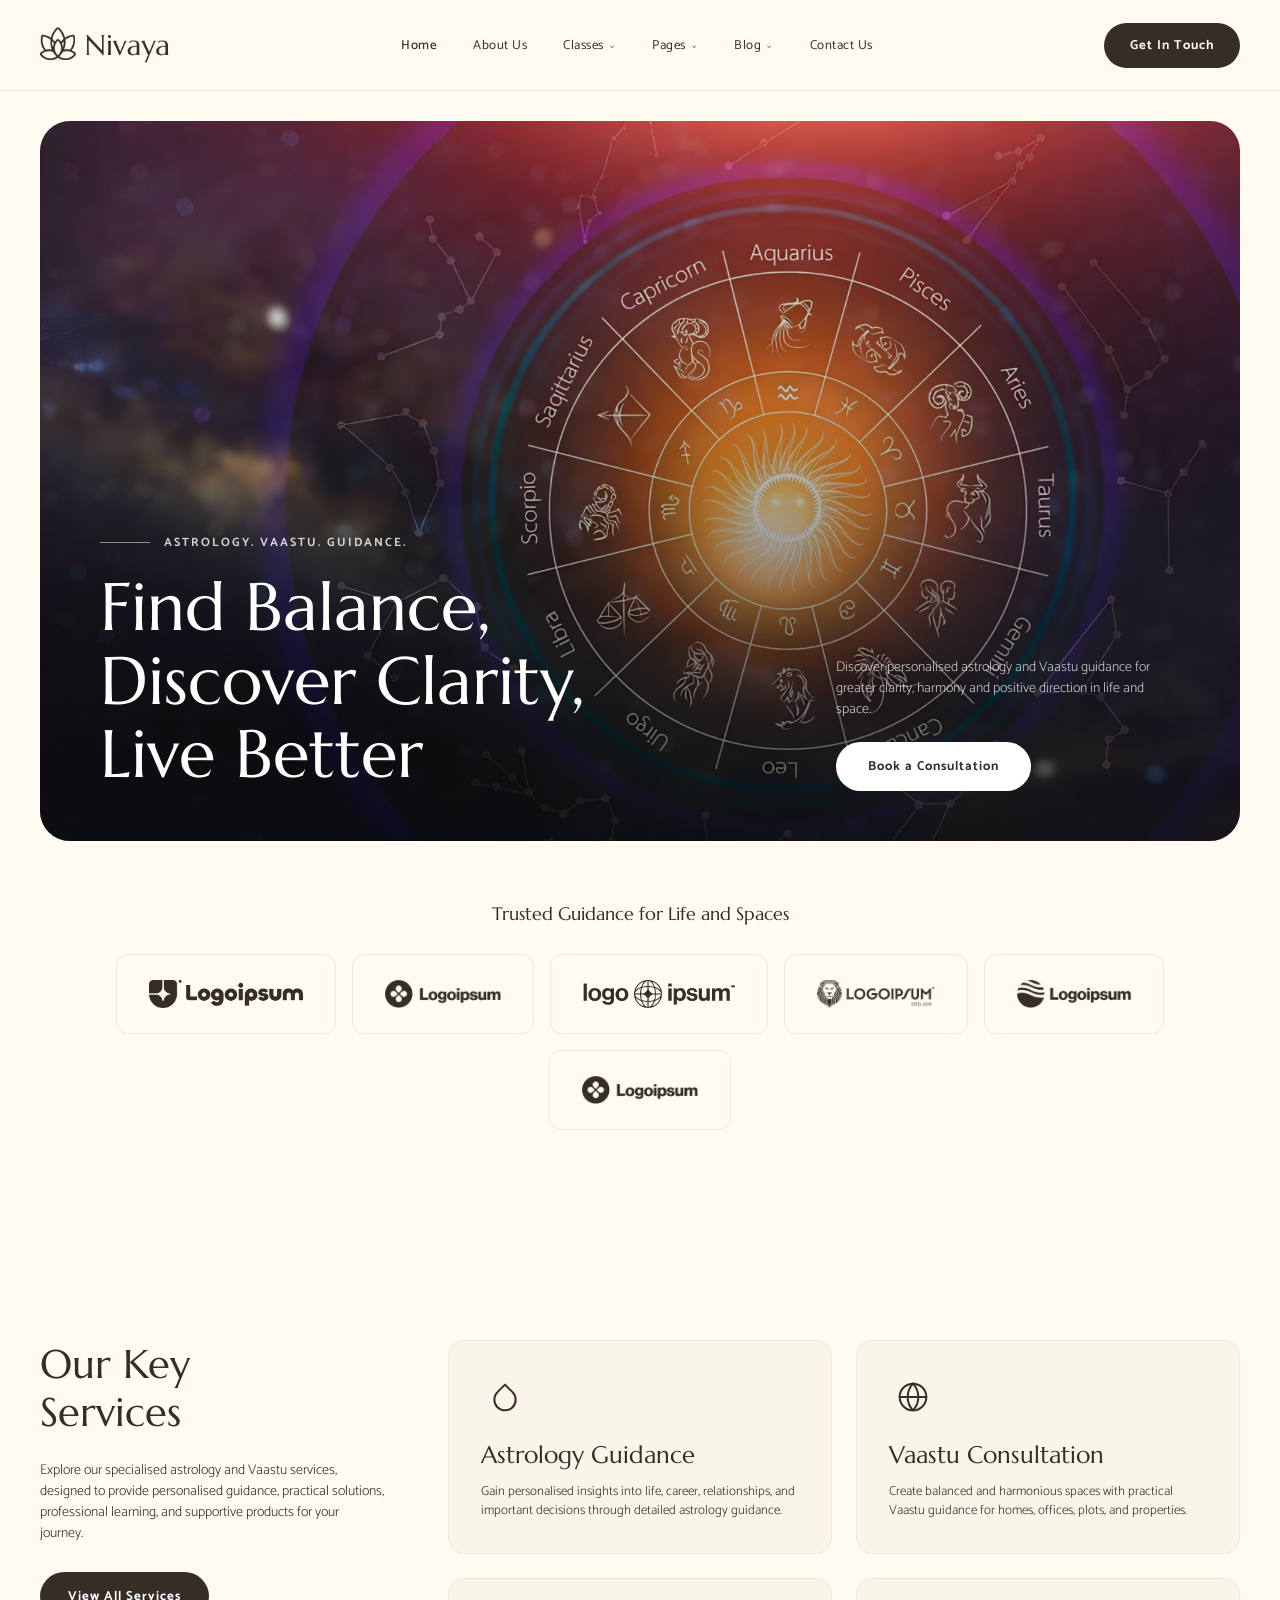
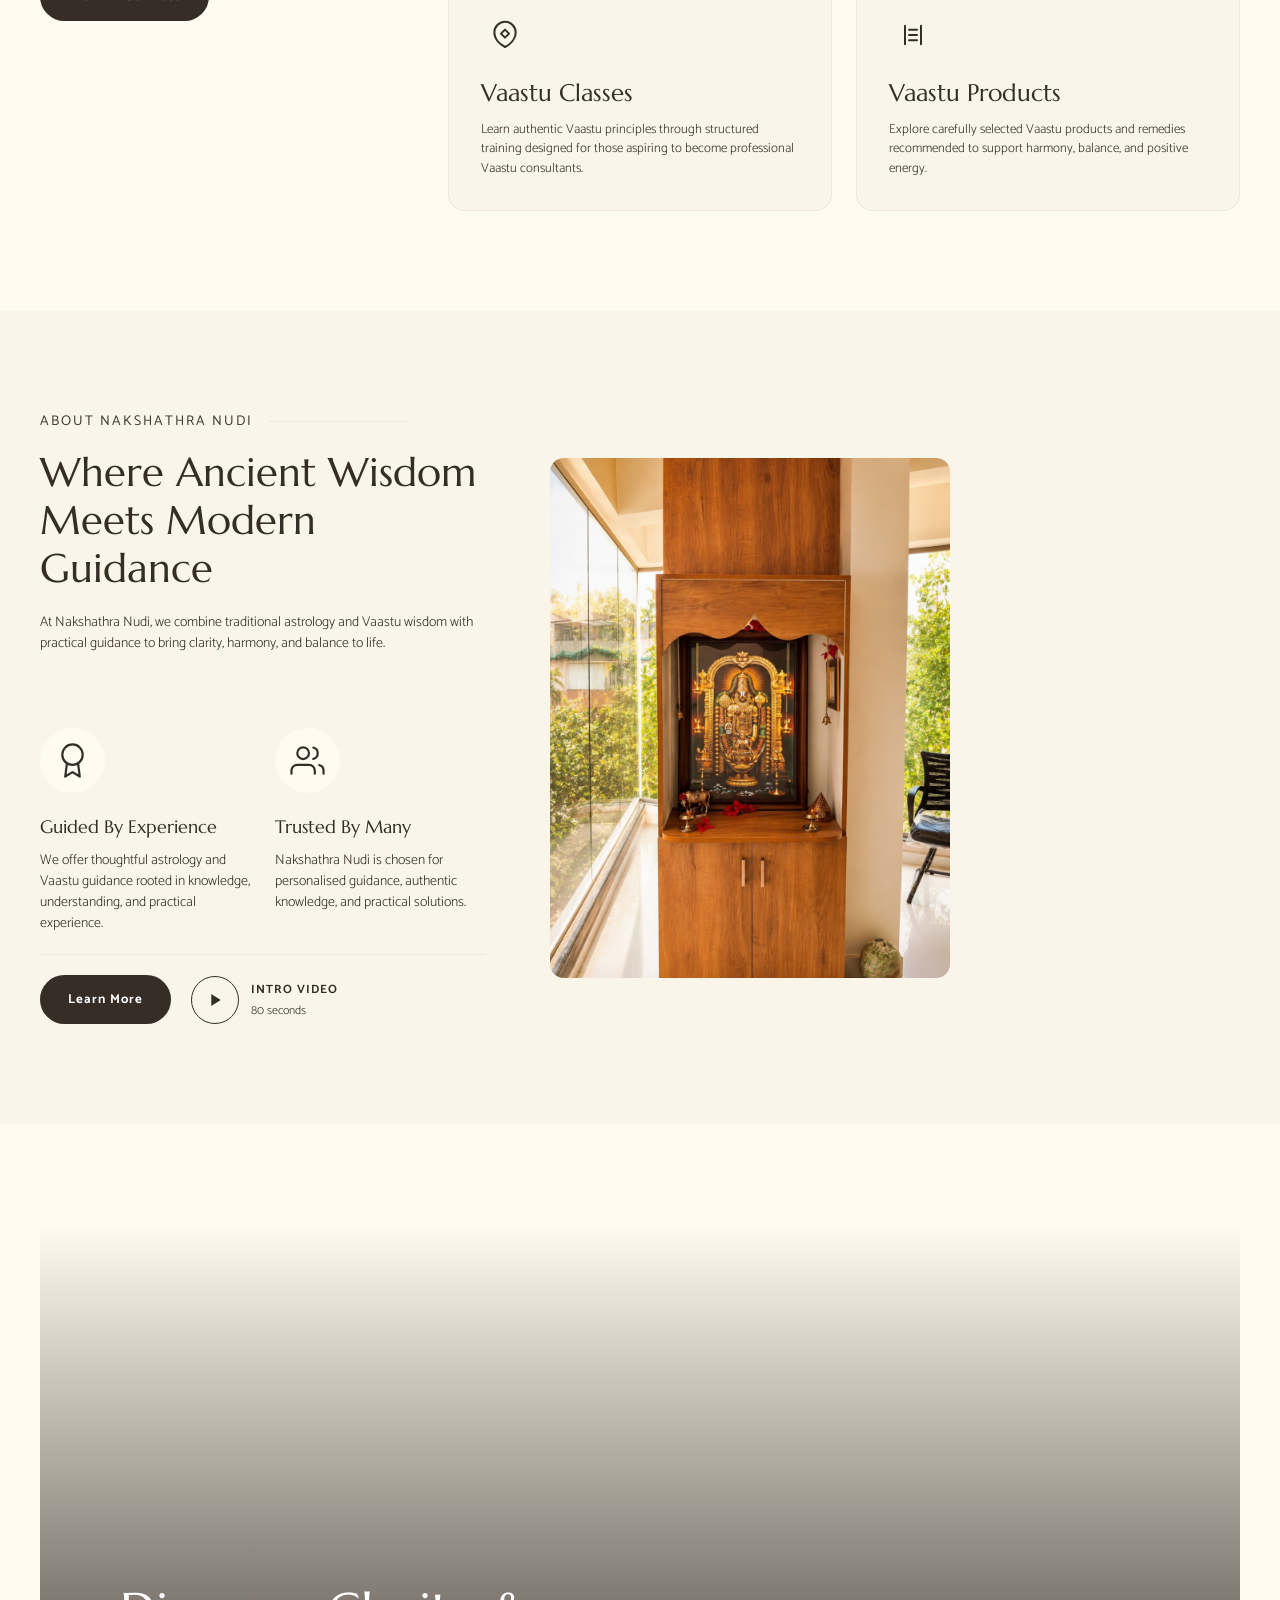
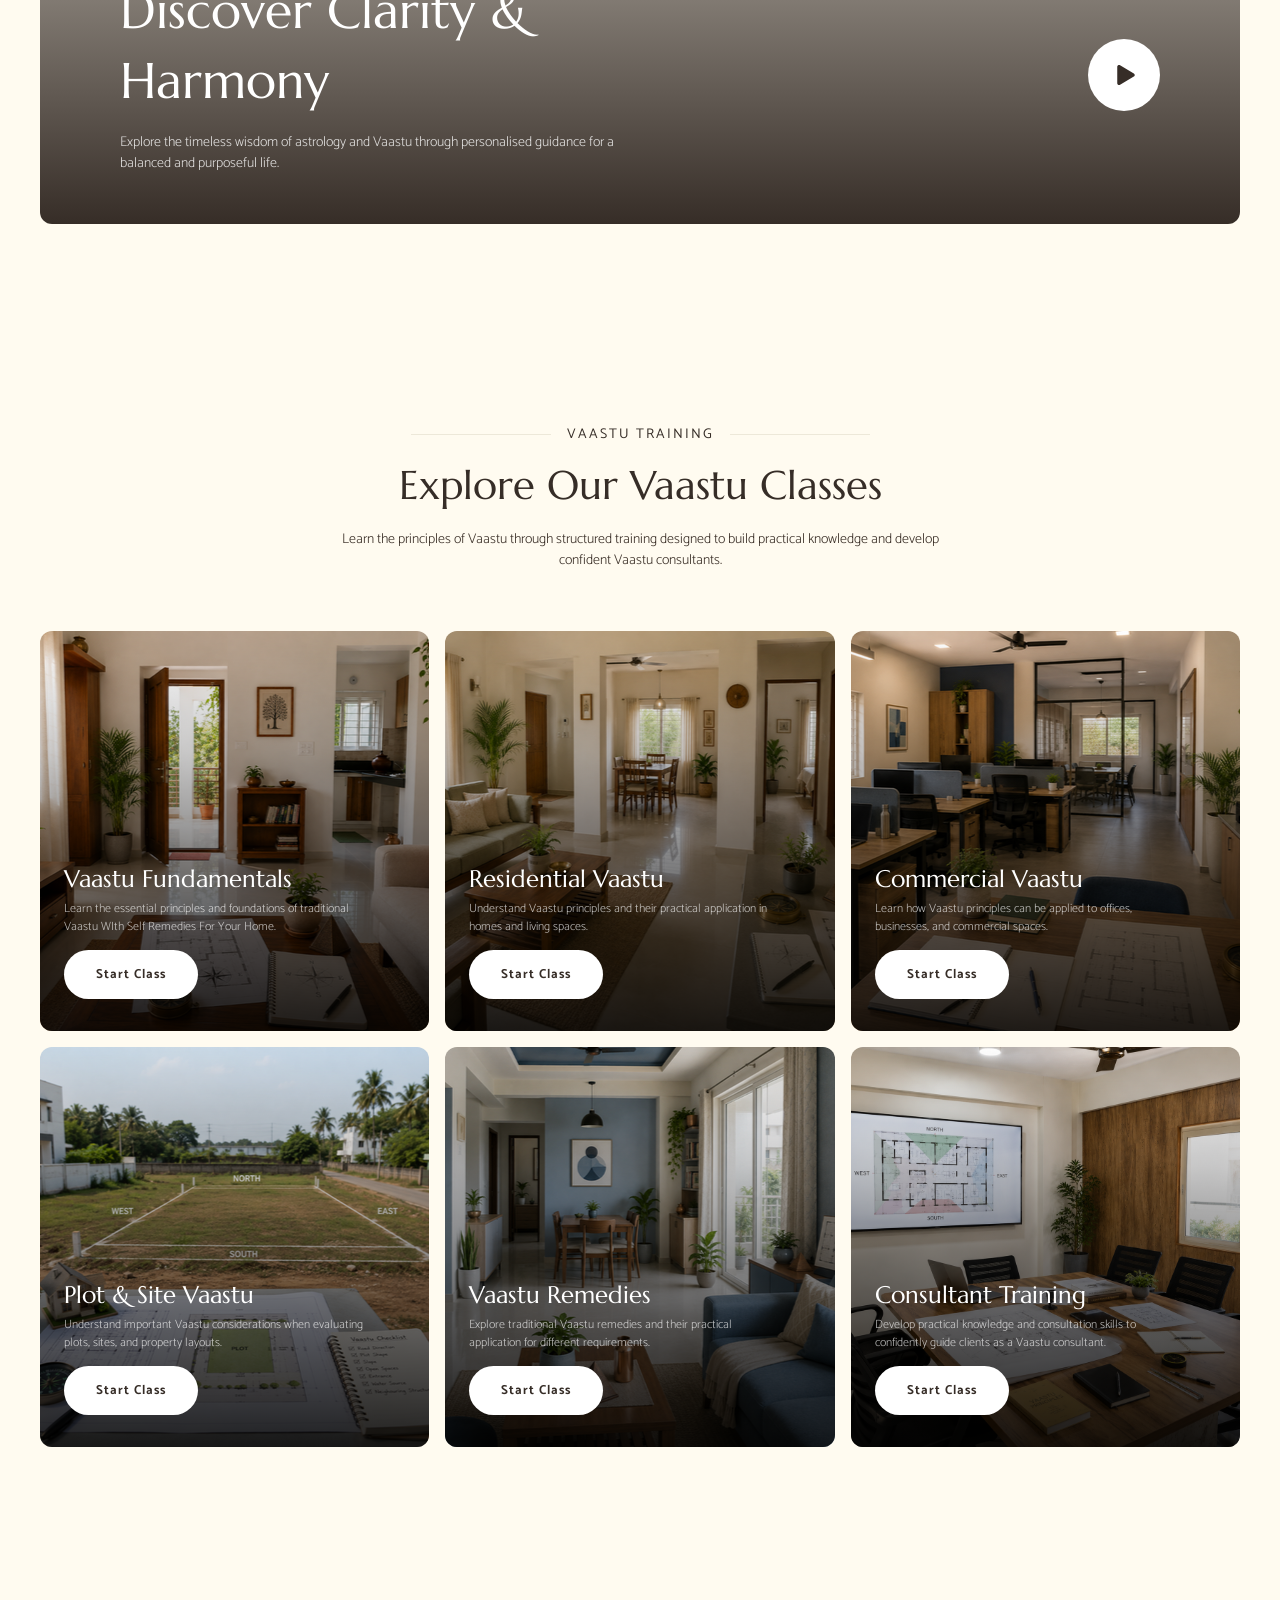
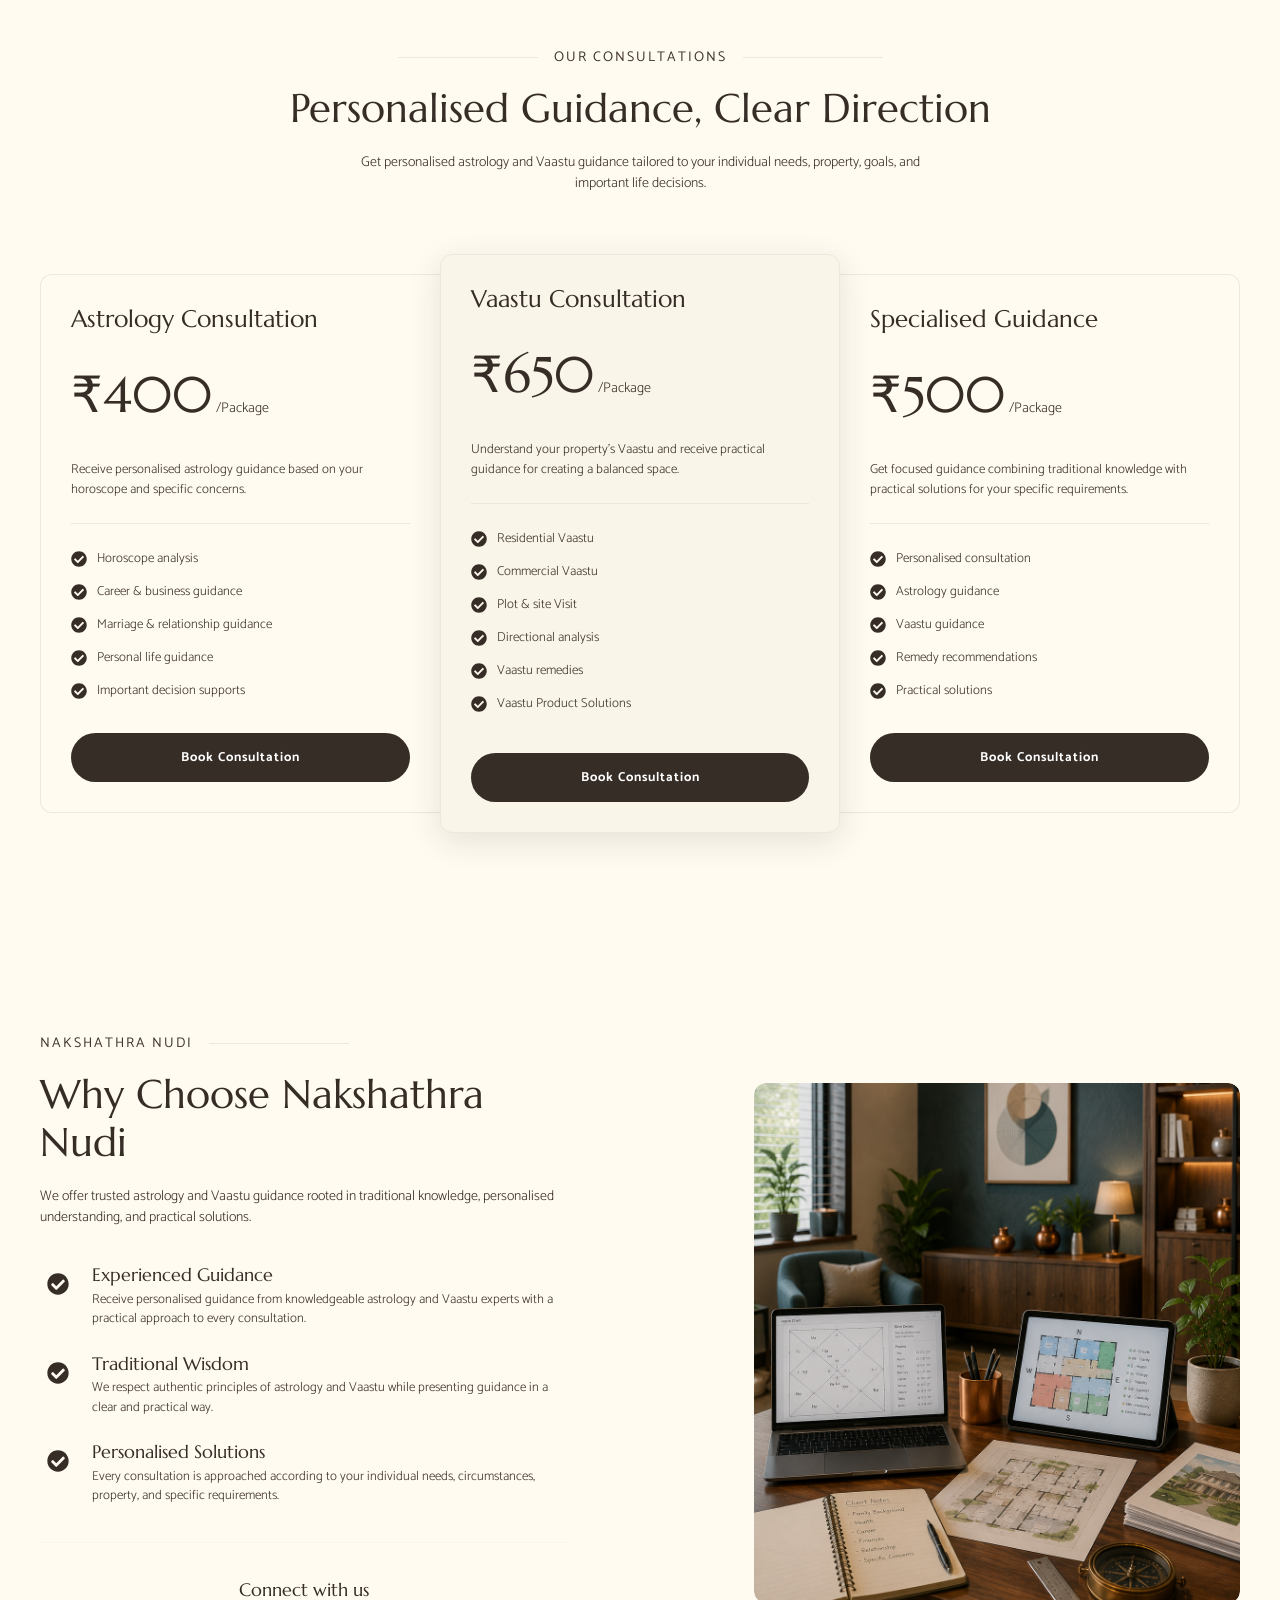
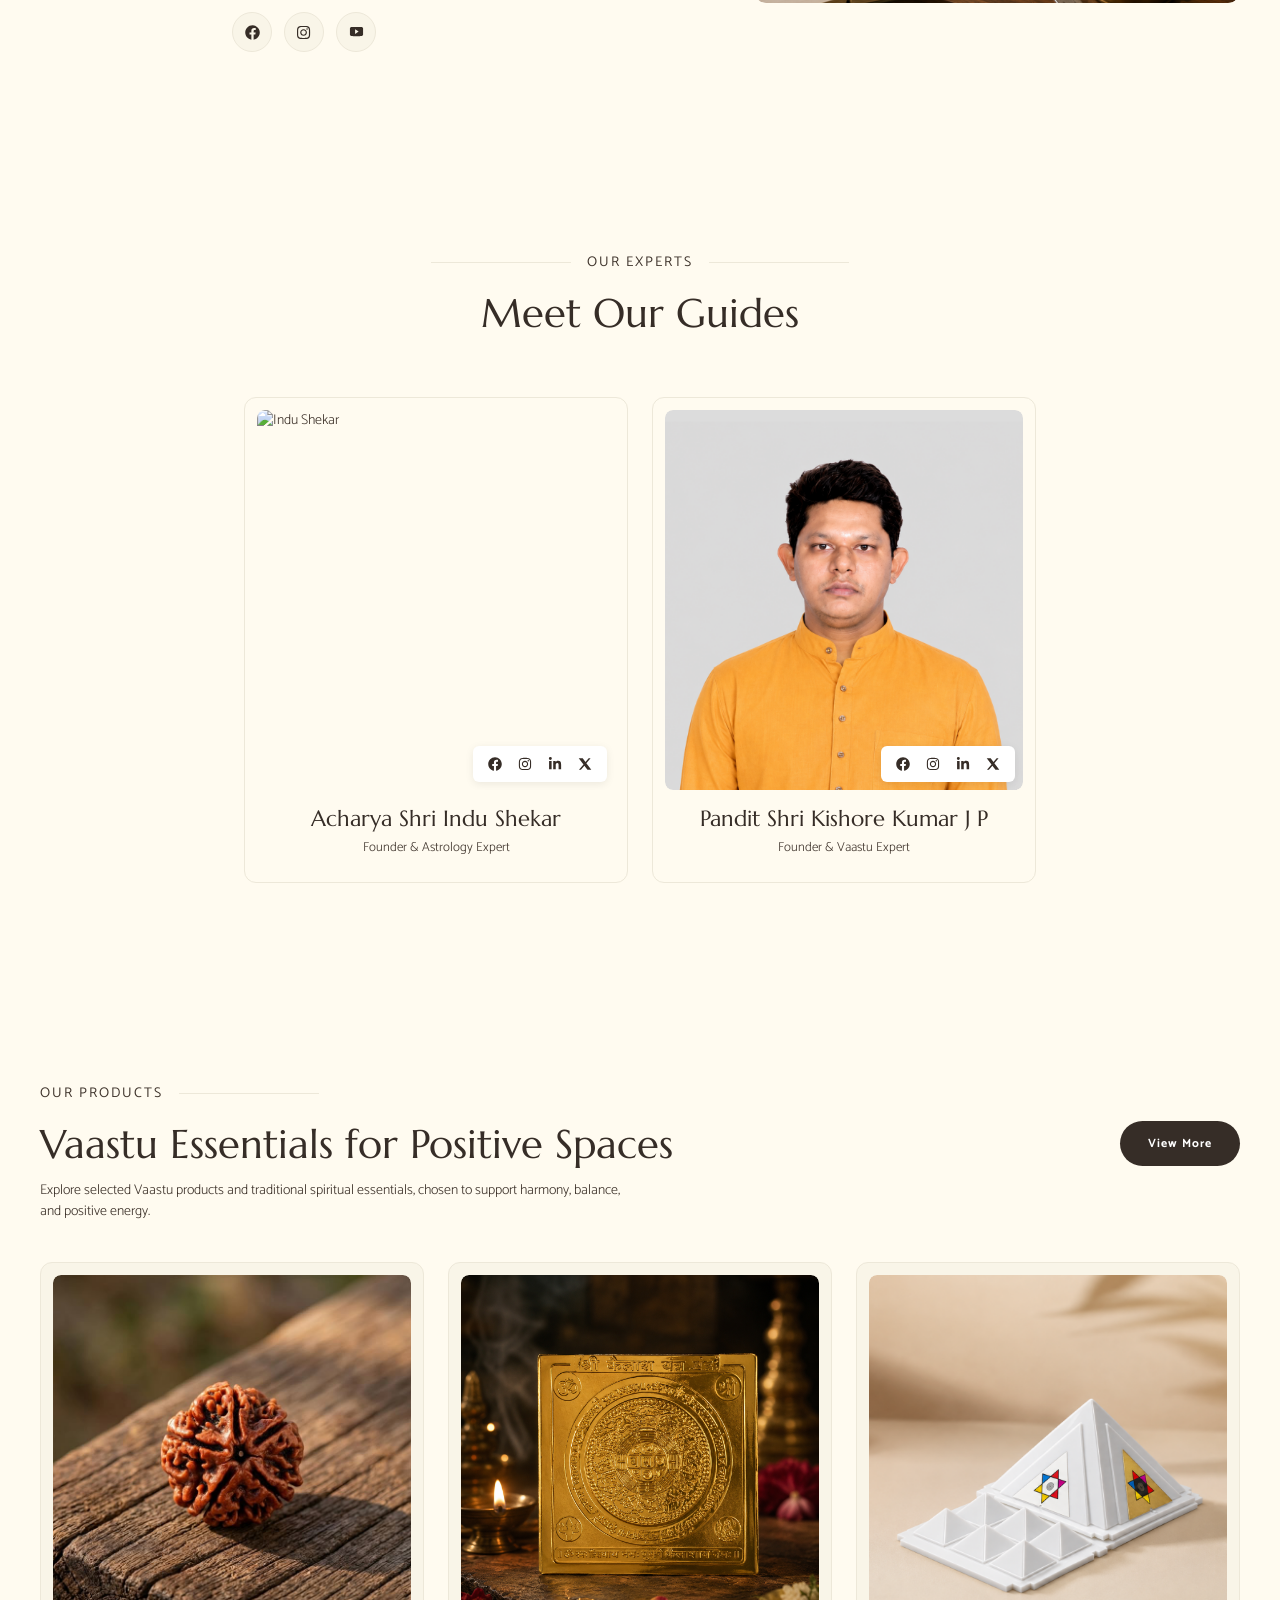
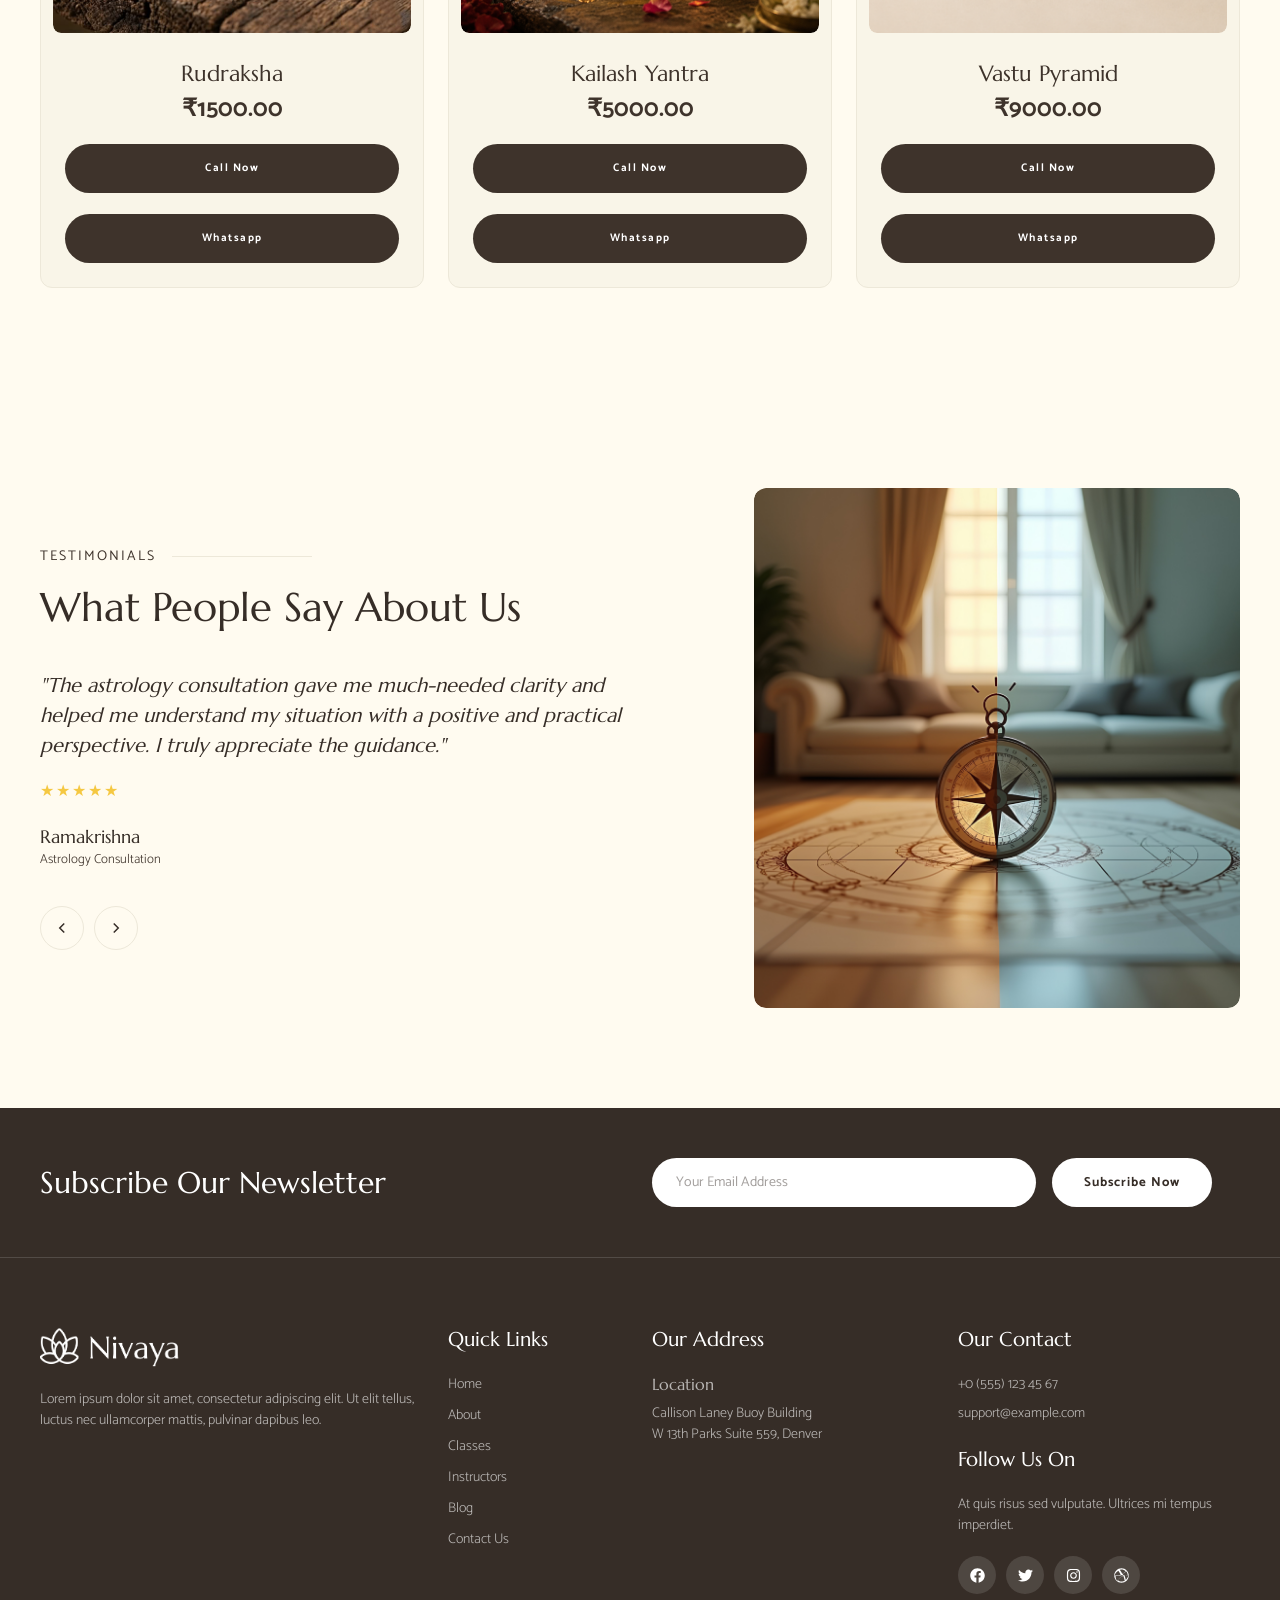
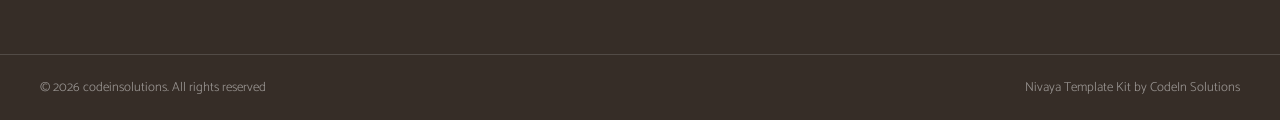
==== commit 3824aafe: "completed home and contact pages" ====
--- a/index.html
+++ b/index.html
@@ -195,20 +195,6 @@
                     Discover personalised astrology and Vaastu guidance for greater clarity, harmony and positive
                     direction in life and space.
                   </p>
-                  <div class="hero-card__meta">
-                    <div class="hero-avatars">
-                      <img src="images/rating-1.jpg" alt="" class="hero-avatars__img" />
-                      <img src="images/rating-2.jpg" alt="" class="hero-avatars__img" />
-                      <img src="images/rating-3.jpg" alt="" class="hero-avatars__img" />
-                      <img src="images/rating-4.jpg" alt="" class="hero-avatars__img" />
-                    </div>
-                    <div class="hero-rating">
-                      <span class="hero-rating__stars" aria-label="5 stars">
-                        &#9733;&#9733;&#9733;&#9733;&#9733;
-                      </span>
-                      <span class="hero-rating__label hero-rating__label--light">4.9/5 Rating</span>
-                    </div>
-                  </div>
                   <a href="contact.html" class="btn-white">Book a Consultation</a>
                 </div>
               </div>
@@ -493,7 +479,7 @@
         <div class="row g-3">
           <div class="col-lg-4 col-md-6">
             <div class="photo-class-card" style="
-                  background-image: url(./images/vaastufundamental.png);                ">
+                  background-image: url(./images/vaastu\ fundamentals.png);                ">
               <div class="photo-class-card__overlay"></div>
               <div class="photo-class-card__body">
                 <h3 class="photo-class-card__title">Vaastu Fundamentals</h3>
@@ -562,7 +548,7 @@
           </div>
           <div class="col-lg-4 col-md-6">
             <div class="photo-class-card" style="
-                  background-image: url(./images/Consultant\ Training.png);
+                  background-image: url(./images/vaastu\ consultant.png);
                 ">
               <div class="photo-class-card__overlay"></div>
               <div class="photo-class-card__body">
@@ -868,7 +854,8 @@
           <!-- Right: Image -->
           <div class="col-lg-5 offset-lg-1">
             <div class="why-image">
-              <img src="images/why-choose.jpg" alt="Yoga class at Nivaya" />
+              <img src="images/Why NN.png" alt="Nakshathra Nudi
+              " />
             </div>
           </div>
         </div>
@@ -893,7 +880,7 @@
           <div class="col-lg-4 col-md-6">
             <div class="team-card">
               <div class="team-card__photo">
-                <img src="images/team-1-1.jpg" alt="Emily Hart" />
+                <img src="images/Indu shekar.png" alt="Indu Shekar" />
                 <div class="team-card__socials">
                   <a href="#" target="_blank" class="team-card__social" aria-label="Facebook">
                     <svg viewBox="0 0 512 512">
@@ -931,7 +918,7 @@
           <div class="col-lg-4 col-md-6">
             <div class="team-card">
               <div class="team-card__photo">
-                <img src="images/team-2.jpg" alt="James Walker" />
+                <img src="images/Kishore kumar.png" alt="Kishore Kumar" />
                 <div class="team-card__socials">
                   <a href="#" target="_blank" class="team-card__social" aria-label="Facebook">
                     <svg viewBox="0 0 512 512">
@@ -1039,8 +1026,7 @@
           <div class="col-md-4">
             <div class="product-card">
               <div class="product-card__image">
-                <img src="images/a-millennial-woman-in-a-yoga-pose-stretches-on-th-2024-09-22-07-10-16-utc-1.jpg"
-                  alt="Zen Mat" />
+                <img src="images/rudraksha.jpg" alt="rudrakshi" />
               </div>
               <div class="product-card__body">
                 <h3 class="product-card__name">Rudraksha</h3>
@@ -1054,8 +1040,7 @@
           <div class="col-md-4">
             <div class="product-card">
               <div class="product-card__image">
-                <img src="images/beautiful-white-candle-with-cinnamon-sticks-on-bro-2025-03-15-11-51-01-utc-1.jpg"
-                  alt="Serenity Candle" />
+                <img src="images/kailash yantra.png" alt="Kailash Yantra" />
               </div>
               <div class="product-card__body">
                 <h3 class="product-card__name">Kailash Yantra</h3>
@@ -1069,7 +1054,7 @@
           <div class="col-md-4">
             <div class="product-card">
               <div class="product-card__image">
-                <img src="images/hot-peppermint-tea-2024-09-17-17-40-14-utc-1.jpg" alt="Herbal Tea" />
+                <img src="images/vaastupyramid.png" alt="Vastu Pyramid" />
               </div>
               <div class="product-card__body">
                 <h3 class="product-card__name">Vastu Pyramid</h3>
@@ -1111,7 +1096,7 @@
                     &#9733;&#9733;&#9733;&#9733;&#9733;
                   </div>
                   <div class="testimonial-item__author">
-                    <img src="images/testimonial-1.jpg" alt="Emily Johnson" />
+
                     <div>
                       <strong>Ramakrishna</strong>
                       <span>Astrology Consultation</span>
@@ -1130,7 +1115,7 @@
                     &#9733;&#9733;&#9733;&#9733;&#9733;
                   </div>
                   <div class="testimonial-item__author">
-                    <img src="images/testimonial-2.jpg" alt="Michael Carter" />
+
                     <div>
                       <strong>Niveditha</strong>
                       <span>Vaastu Consultation</span>
@@ -1149,7 +1134,7 @@
                     &#9733;&#9733;&#9733;&#9733;&#9733;
                   </div>
                   <div class="testimonial-item__author">
-                    <img src="images/testimonial-3.jpg" alt="Sarah Lin" />
+
                     <div>
                       <strong>Priya S</strong>
                       <span>Vaastu Training</span>
@@ -1168,7 +1153,7 @@
                     &#9733;&#9733;&#9733;&#9733;&#9733;
                   </div>
                   <div class="testimonial-item__author">
-                    <img src="images/testimonial-4.jpg" alt="David Miller" />
+
                     <div>
                       <strong>Rahul M</strong>
                       <span>Vaastu Consultation </span>
@@ -1196,7 +1181,7 @@
           <!-- Right: Image -->
           <div class="col-lg-5">
             <div class="testimonials-image">
-              <img src="images/testimonials-image.jpg" alt="Yoga instructor helping students" />
+              <img src="images/testi HM.png" alt="testimonials />
             </div>
           </div>
         </div>
@@ -1206,99 +1191,110 @@
     <!-- ========================================================
          FAQ SECTION
          ======================================================== -->
-    <section class="faq-section" aria-label="FAQs">
-      <div class="container">
-        <div class="row">
-          <!-- Left: Header -->
-          <div class="col-lg-4">
-            <div class="faq-header">
-              <div class="section-label section-label--left">
-                <span class="section-label__text">FAQs</span>
-                <span class="section-label__line section-label__line--short"></span>
-              </div>
-              <h2 class="section-title">Your Questions Answered</h2>
-              <p class="section-desc">
-                Find quick answers to common questions about Nakshathra Nudi's astrology guidance, Vaastu consultations,
-                training, and products.
-              </p>
-            </div>
-          </div>
-
-          <!-- Right: Accordion -->
-          <div class="col-lg-8">
-            <div class="faq-accordion" id="faqAccordion">
-              <div class="faq-item faq-item--open">
-                <button class="faq-item__question" aria-expanded="true" data-target="faq1">
-                  <span class="faq-item__toggle">
-                    <svg class="faq-item__icon" viewBox="0 0 24 24" fill="none" stroke="currentColor" stroke-width="2">
-                      <polyline points="6 9 12 15 18 9" />
-                    </svg>
-                  </span>
-                  <span class="faq-item__text">What Can I Expect From An Astrology Consultation?</span>
-                </button>
-                <div class="faq-item__answer" id="faq1">
-                  <p>
-                    Our astrology consultations provide personalised guidance based on your horoscope and specific
-                    concerns, helping you gain clarity about important areas of life.
-                  </p>
-                </div>
-              </div>
-
-              <div class="faq-item">
-                <button class="faq-item__question" aria-expanded="false" data-target="faq2">
-                  <span class="faq-item__toggle">
-                    <svg class="faq-item__icon" viewBox="0 0 24 24" fill="none" stroke="currentColor" stroke-width="2">
-                      <polyline points="6 9 12 15 18 9" />
-                    </svg>
-                  </span>
-                  <span class="faq-item__text">Do You Provide Vaastu Consultation For Homes And Businesses?</span>
-                </button>
-                <div class="faq-item__answer" id="faq2" style="display: none">
-                  <p>
-                    Yes. We provide Vaastu guidance for residential and commercial spaces, including property, plot,
-                    site, and other specific Vaastu requirements.
-                  </p>
-                </div>
-              </div>
-
-              <div class="faq-item">
-                <button class="faq-item__question" aria-expanded="false" data-target="faq3">
-                  <span class="faq-item__toggle">
-                    <svg class="faq-item__icon" viewBox="0 0 24 24" fill="none" stroke="currentColor" stroke-width="2">
-                      <polyline points="6 9 12 15 18 9" />
-                    </svg>
-                  </span>
-                  <span class="faq-item__text">Can I Learn Vaastu And Become A Consultant?</span>
-                </button>
-                <div class="faq-item__answer" id="faq3" style="display: none">
-                  <p>
-                    Yes. Our Vaastu classes are designed to help learners understand important Vaastu principles and
-                    develop practical knowledge for their journey as a Vaastu consultant.
-                  </p>
-                </div>
-              </div>
-
-              <div class="faq-item">
-                <button class="faq-item__question" aria-expanded="false" data-target="faq4">
-                  <span class="faq-item__toggle">
-                    <svg class="faq-item__icon" viewBox="0 0 24 24" fill="none" stroke="currentColor" stroke-width="2">
-                      <polyline points="6 9 12 15 18 9" />
-                    </svg>
-                  </span>
-                  <span class="faq-item__text">Where Can I Enquire About Vaastu Products?</span>
-                </button>
-                <div class="faq-item__answer" id="faq4" style="display: none">
-                  <p>
-                    You can contact Nakshathra Nudi directly to enquire about available Vaastu products, their purpose,
-                    and guidance on selecting products according to your requirements / Can Visit Contact Page for
-                    Contact Details.
-                  </p>
-                </div>
-              </div>
-            </div>
-          </div>
-        </div>
-      </div>
+    <section class=" faq-section" aria-label="FAQs">
+              <div class="container">
+                <div class="row">
+                  <!-- Left: Header -->
+                  <div class="col-lg-4">
+                    <div class="faq-header">
+                      <div class="section-label section-label--left">
+                        <span class="section-label__text">FAQs</span>
+                        <span class="section-label__line section-label__line--short"></span>
+                      </div>
+                      <h2 class="section-title">Your Questions Answered</h2>
+                      <p class="section-desc">
+                        Find quick answers to common questions about Nakshathra Nudi's astrology guidance, Vaastu
+                        consultations,
+                        training, and products.
+                      </p>
+                    </div>
+                  </div>
+
+                  <!-- Right: Accordion -->
+                  <div class="col-lg-8">
+                    <div class="faq-accordion" id="faqAccordion">
+                      <div class="faq-item faq-item--open">
+                        <button class="faq-item__question" aria-expanded="true" data-target="faq1">
+                          <span class="faq-item__toggle">
+                            <svg class="faq-item__icon" viewBox="0 0 24 24" fill="none" stroke="currentColor"
+                              stroke-width="2">
+                              <polyline points="6 9 12 15 18 9" />
+                            </svg>
+                          </span>
+                          <span class="faq-item__text">What Can I Expect From An Astrology Consultation?</span>
+                        </button>
+                        <div class="faq-item__answer" id="faq1">
+                          <p>
+                            Our astrology consultations provide personalised guidance based on your horoscope and
+                            specific
+                            concerns, helping you gain clarity about important areas of life.
+                          </p>
+                        </div>
+                      </div>
+
+                      <div class="faq-item">
+                        <button class="faq-item__question" aria-expanded="false" data-target="faq2">
+                          <span class="faq-item__toggle">
+                            <svg class="faq-item__icon" viewBox="0 0 24 24" fill="none" stroke="currentColor"
+                              stroke-width="2">
+                              <polyline points="6 9 12 15 18 9" />
+                            </svg>
+                          </span>
+                          <span class="faq-item__text">Do You Provide Vaastu Consultation For Homes And
+                            Businesses?</span>
+                        </button>
+                        <div class="faq-item__answer" id="faq2" style="display: none">
+                          <p>
+                            Yes. We provide Vaastu guidance for residential and commercial spaces, including property,
+                            plot,
+                            site, and other specific Vaastu requirements.
+                          </p>
+                        </div>
+                      </div>
+
+                      <div class="faq-item">
+                        <button class="faq-item__question" aria-expanded="false" data-target="faq3">
+                          <span class="faq-item__toggle">
+                            <svg class="faq-item__icon" viewBox="0 0 24 24" fill="none" stroke="currentColor"
+                              stroke-width="2">
+                              <polyline points="6 9 12 15 18 9" />
+                            </svg>
+                          </span>
+                          <span class="faq-item__text">Can I Learn Vaastu And Become A Consultant?</span>
+                        </button>
+                        <div class="faq-item__answer" id="faq3" style="display: none">
+                          <p>
+                            Yes. Our Vaastu classes are designed to help learners understand important Vaastu principles
+                            and
+                            develop practical knowledge for their journey as a Vaastu consultant.
+                          </p>
+                        </div>
+                      </div>
+
+                      <div class="faq-item">
+                        <button class="faq-item__question" aria-expanded="false" data-target="faq4">
+                          <span class="faq-item__toggle">
+                            <svg class="faq-item__icon" viewBox="0 0 24 24" fill="none" stroke="currentColor"
+                              stroke-width="2">
+                              <polyline points="6 9 12 15 18 9" />
+                            </svg>
+                          </span>
+                          <span class="faq-item__text">Where Can I Enquire About Vaastu Products?</span>
+                        </button>
+                        <div class="faq-item__answer" id="faq4" style="display: none">
+                          <p>
+                            You can contact Nakshathra Nudi directly to enquire about available Vaastu products, their
+                            purpose,
+                            and guidance on selecting products according to your requirements / Can Visit Contact Page
+                            for
+                            Contact Details.
+                          </p>
+                        </div>
+                      </div>
+                    </div>
+                  </div>
+                </div>
+              </div>
     </section>
 
     <!-- ========================================================
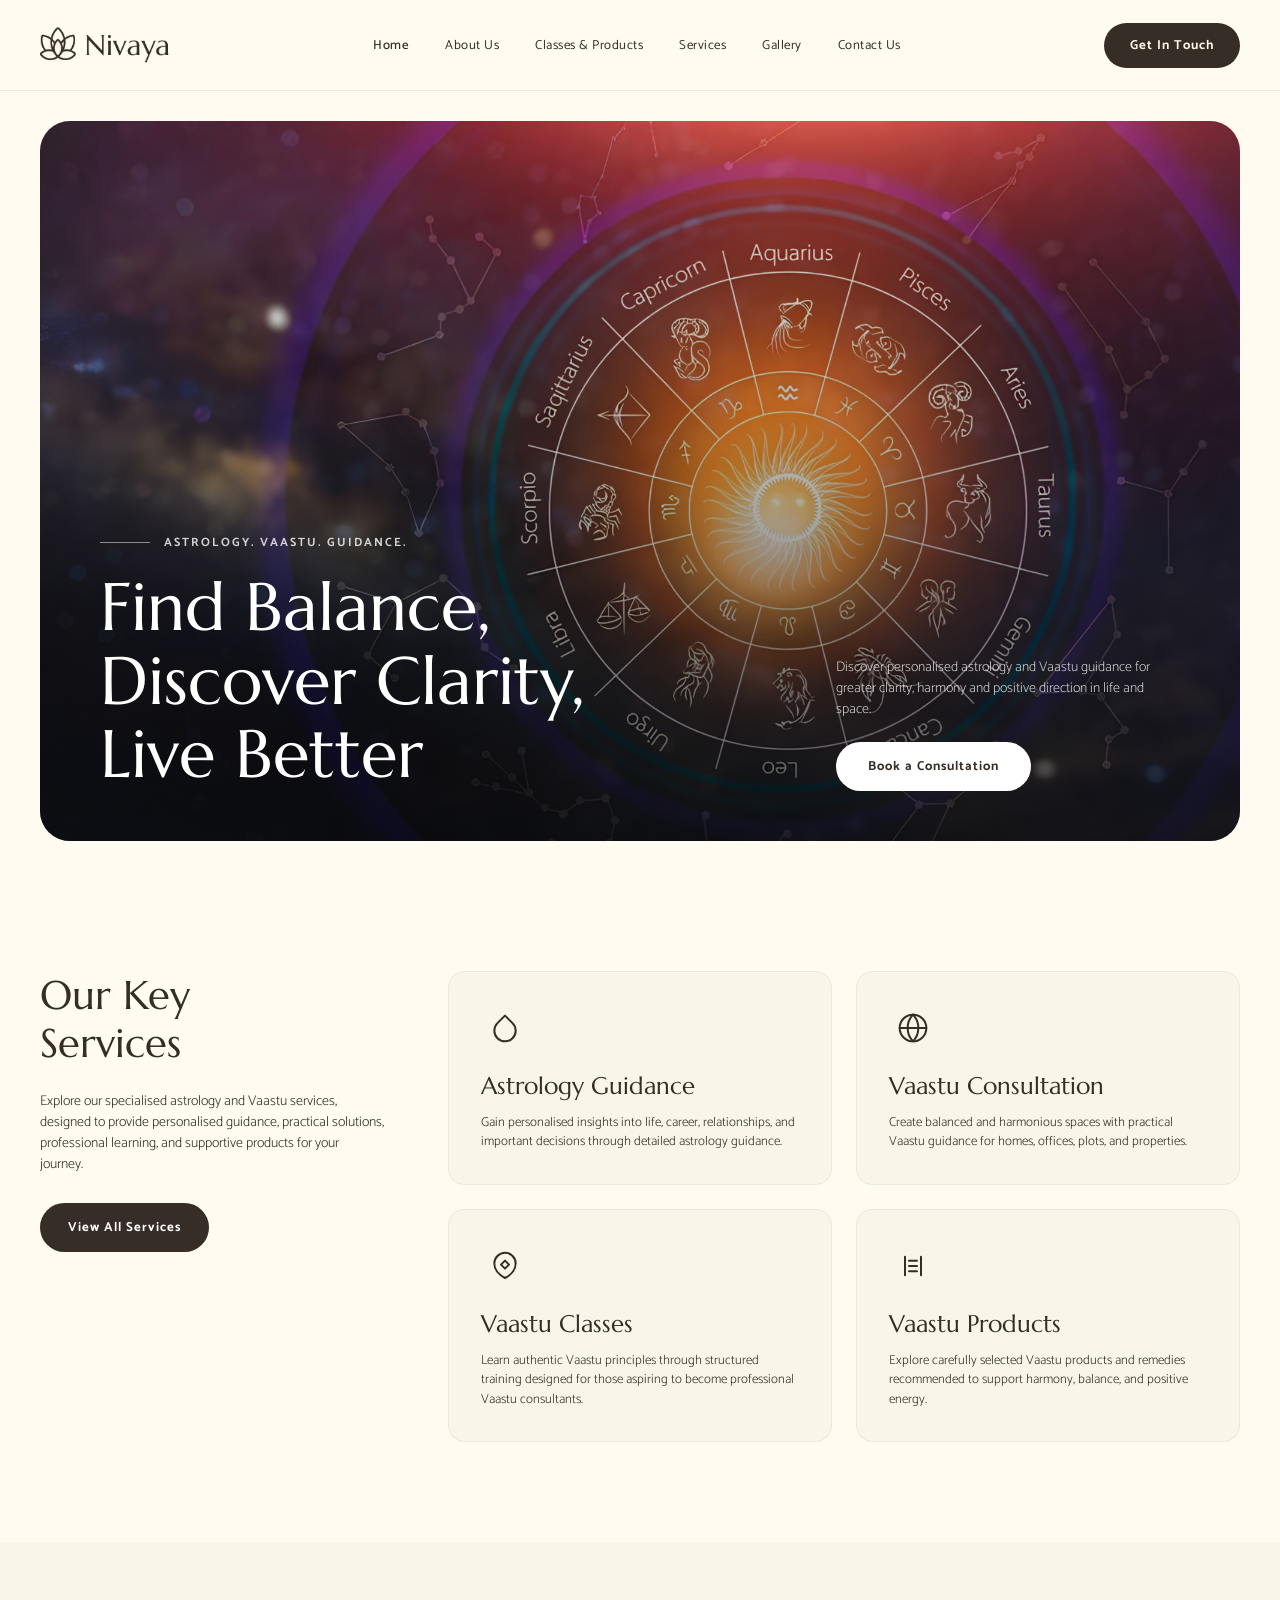
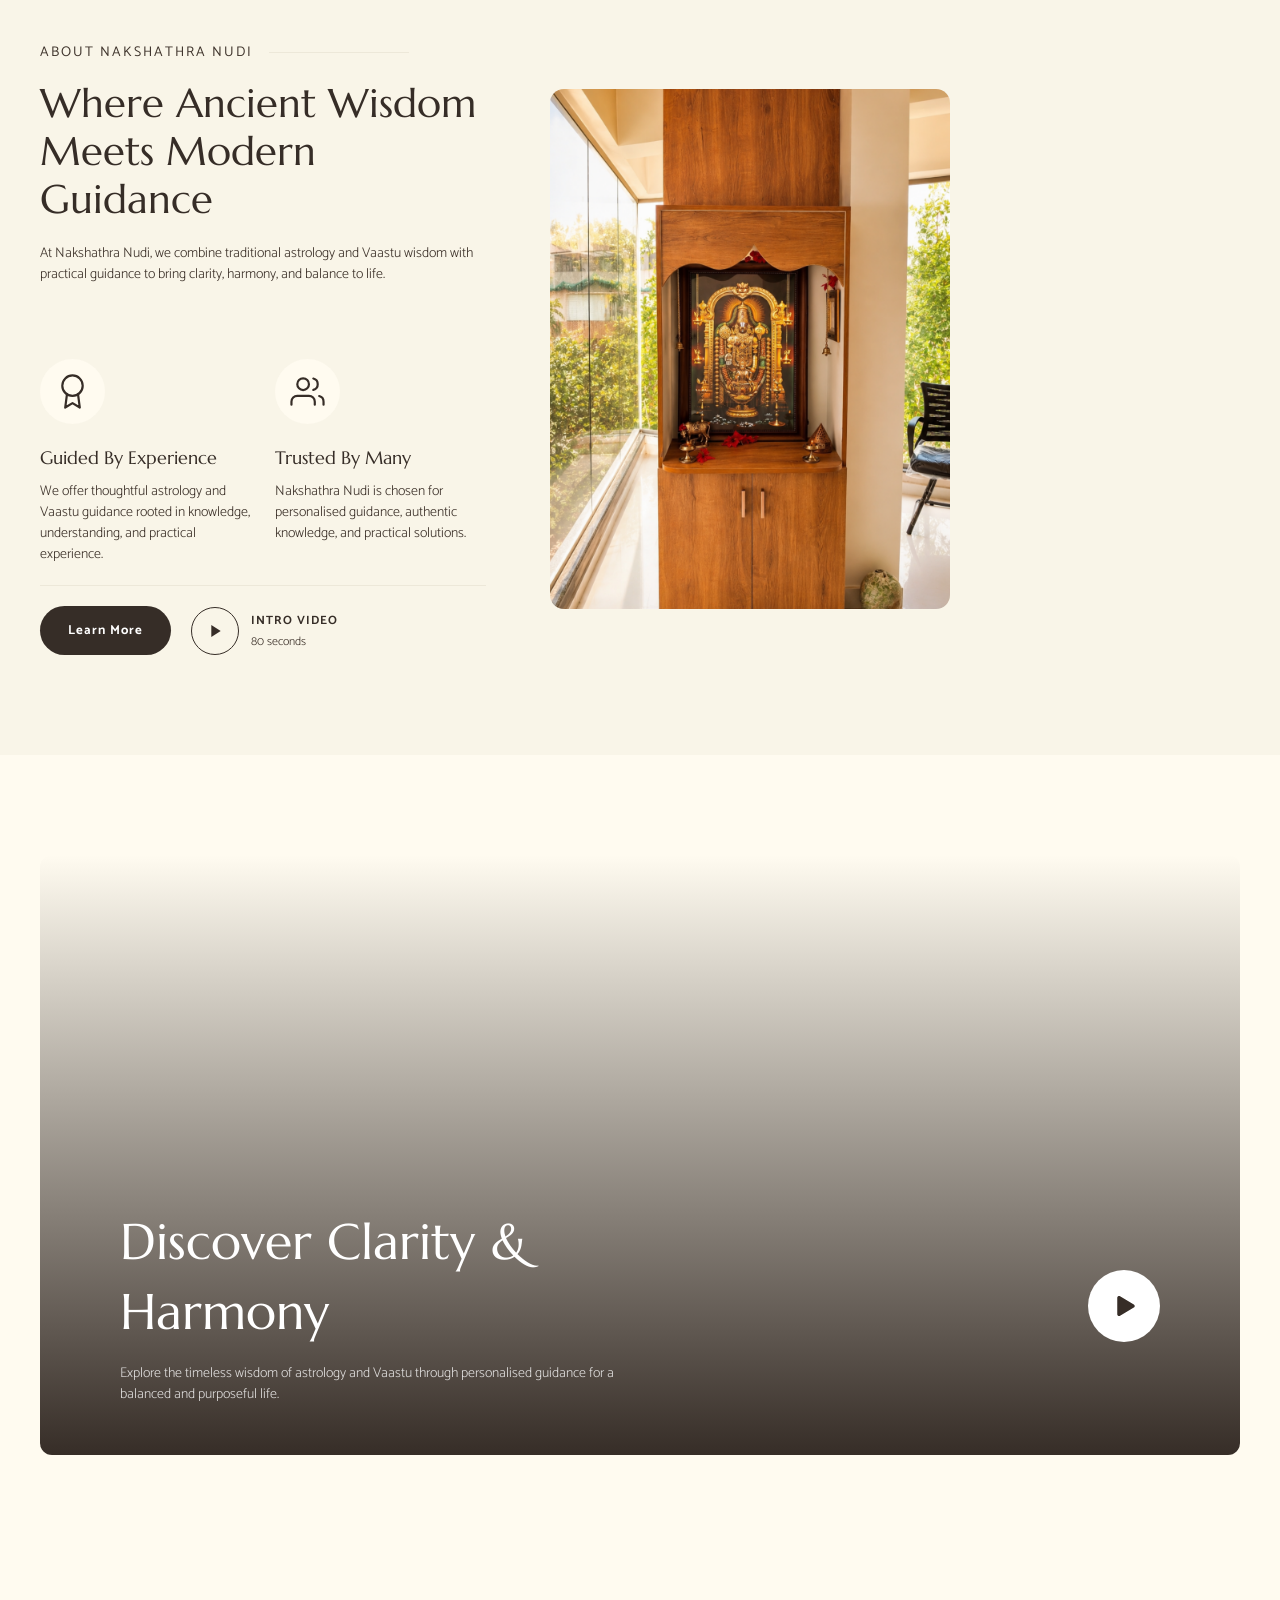
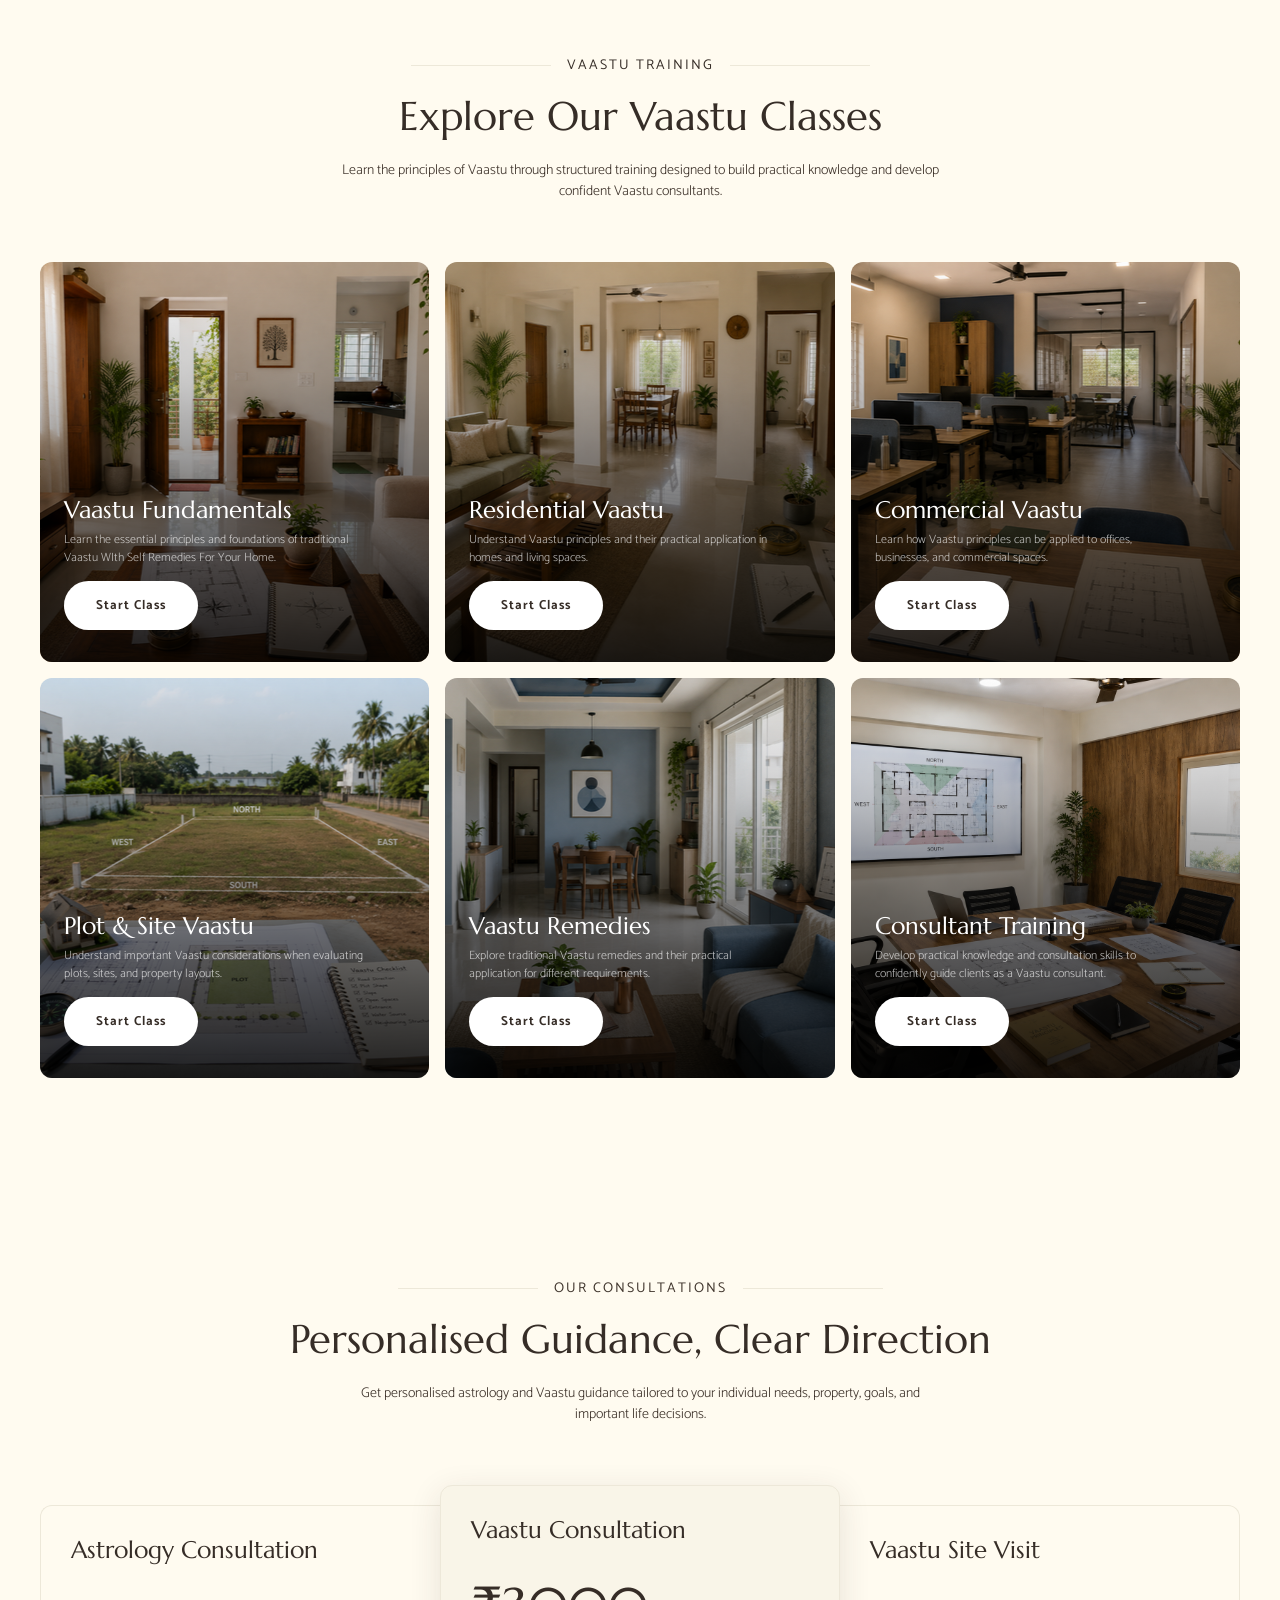
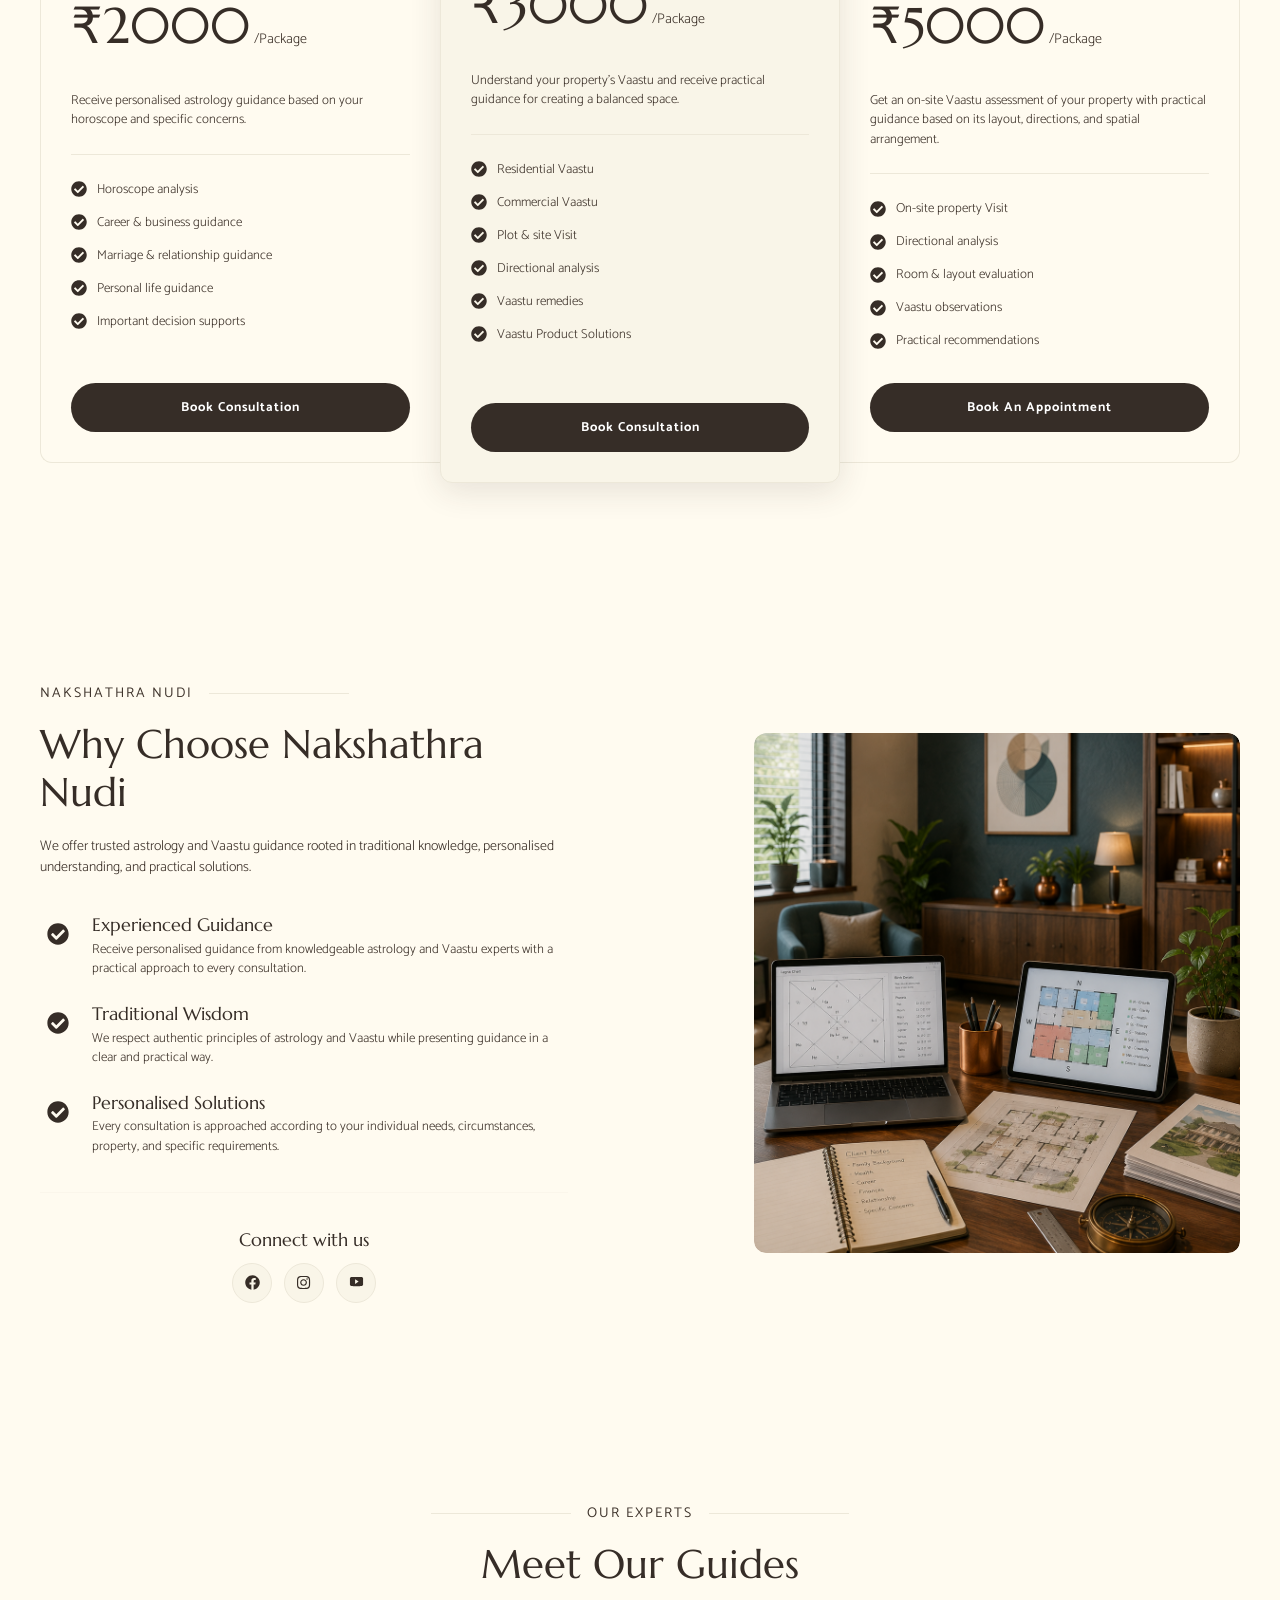
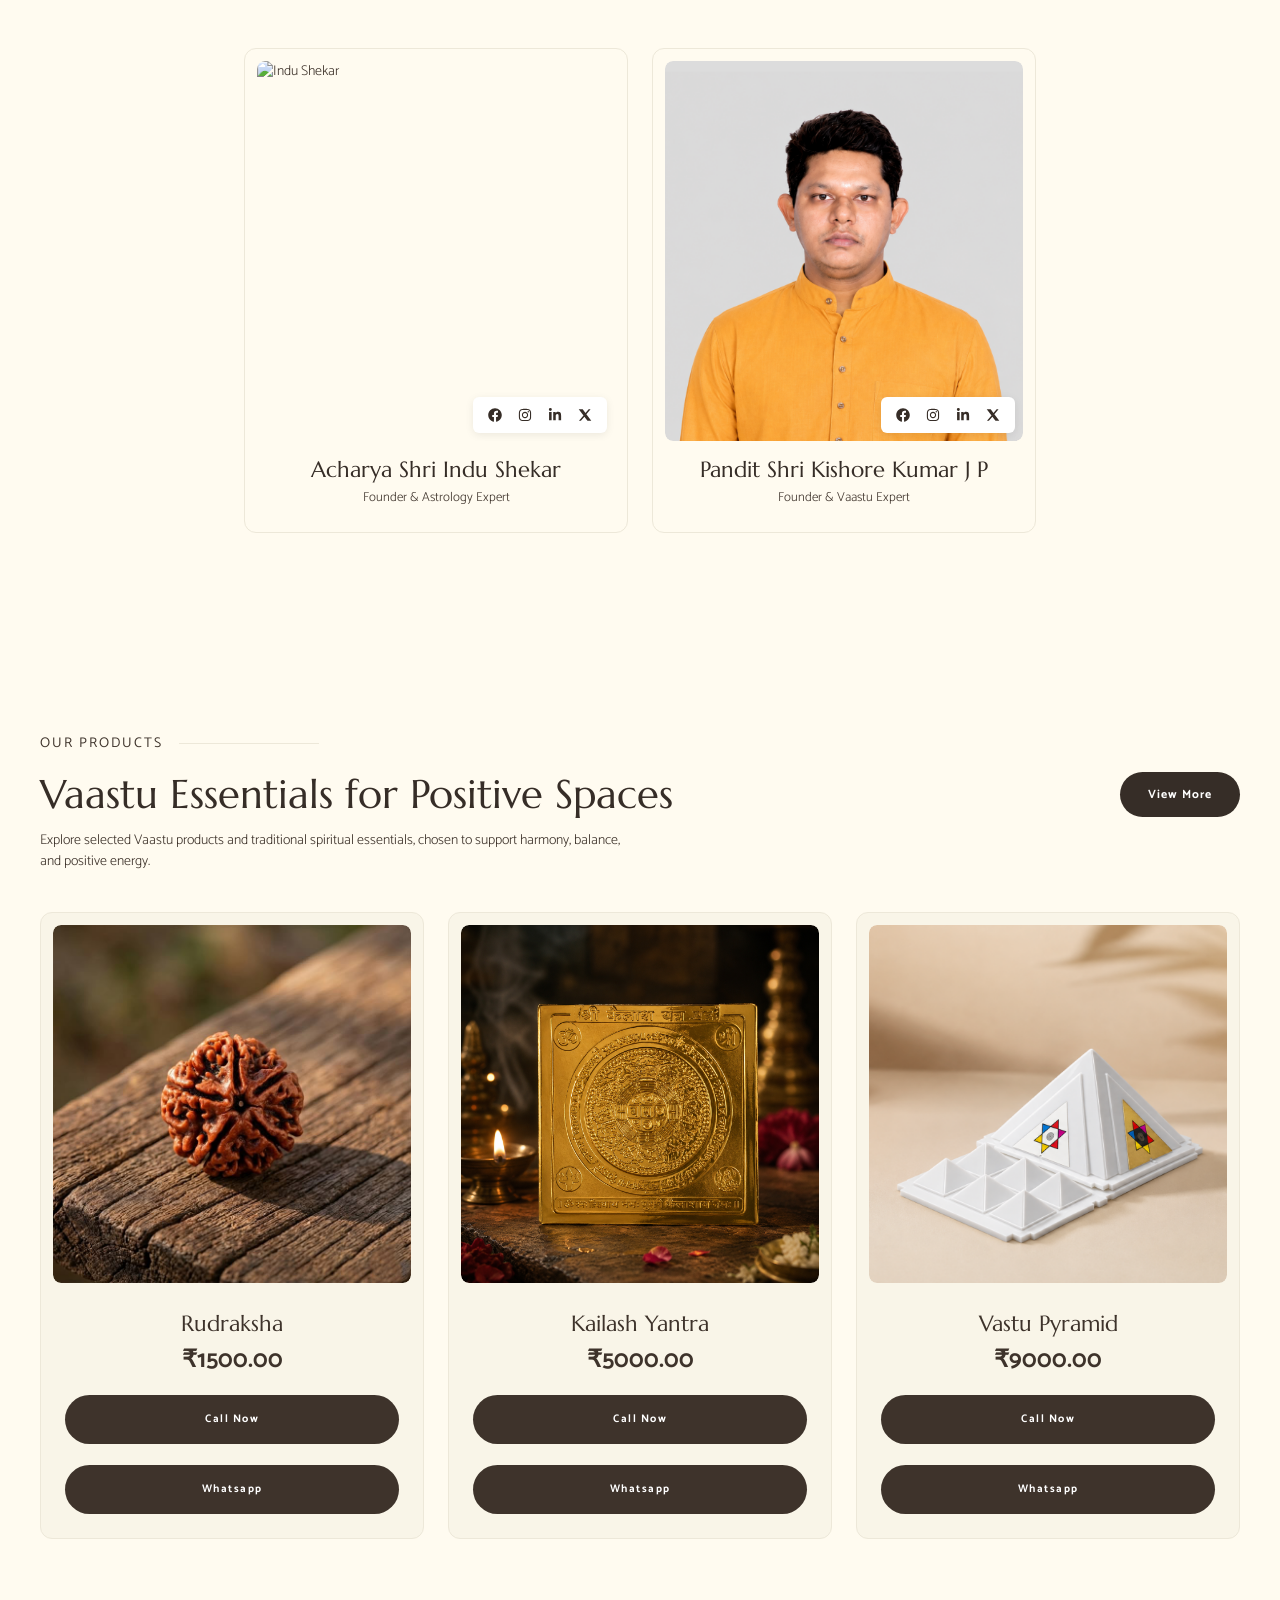
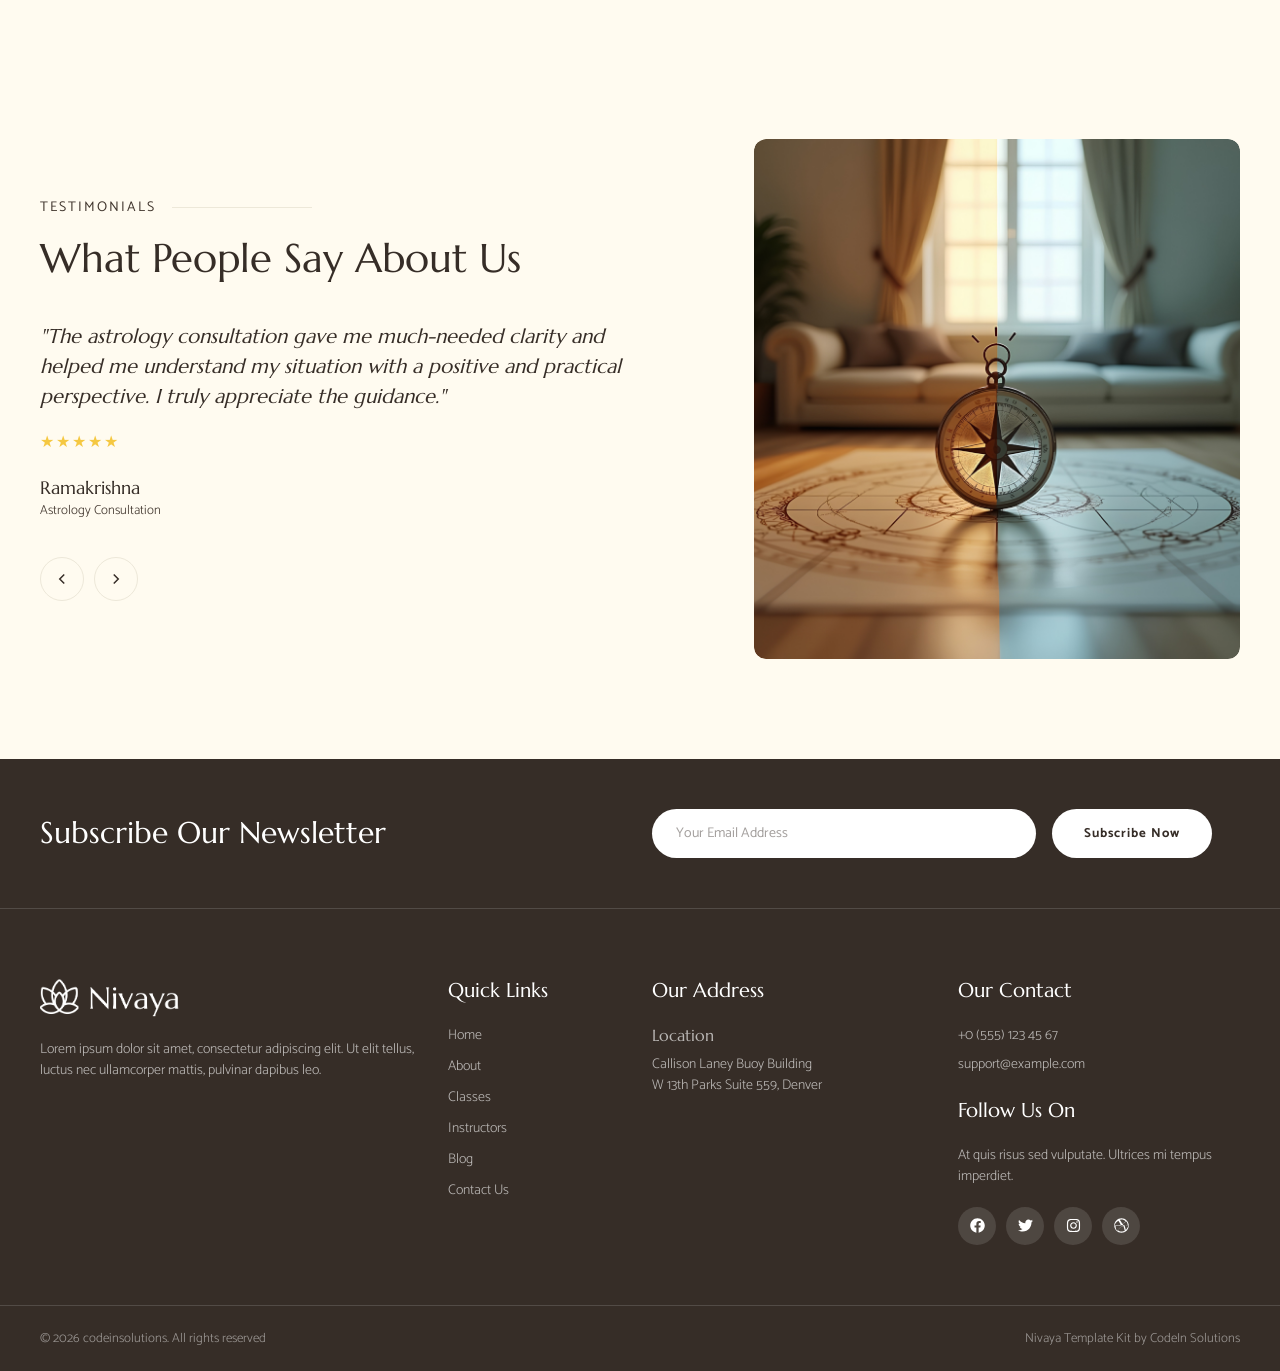
==== commit dc65e503: "logo, mobile navbar, footer remaining" ====
--- a/index.html
+++ b/index.html
@@ -40,30 +40,36 @@
                 <a href="about-us.html" class="site-nav__link">About Us</a>
               </li>
               <li class="site-nav__item">
-                <a href="classes.html" class="site-nav__link">
-                  Classes <span class="nav-arrow">&#8964;</span>
+                <a href="classes.html" class="site-nav__link">Classes & Products
+                   <!-- <span class="nav-arrow">&#8964;</span> -->
                 </a>
-                <ul class="site-nav__dropdown">
+                <!-- <ul class="site-nav__dropdown">
                   <li><a href="classes.html">Classes</a></li>
                   <li><a href="class-detail.html">Class Detail</a></li>
-                </ul>
+                </ul> -->
               </li>
               <li class="site-nav__item">
+                <a href="services.html" class="site-nav__link">Services</a>
+              </li>
+              <li class="site-nav__item">
+                <a href="gallery.html" class="site-nav__link">Gallery</a>
+              </li>
+              <!-- <li class="site-nav__item">
                 <a href="#" class="site-nav__link">
                   Pages <span class="nav-arrow">&#8964;</span>
                 </a>
                 <ul class="site-nav__dropdown">
                   <li><a href="products.html">Products</a></li>
                   <li><a href="instructors.html">Instructors</a></li>
-                  <li><a href="pricing.html">Pricing</a></li>
+                  <li><a href="services.html">Pricing</a></li>
                   <li><a href="faq.html">FAQs</a></li>
                   <li><a href="testimonials.html">Testimonials</a></li>
                   <li><a href="gallery.html">Gallery</a></li>
                   <li><a href="coming-soon.html">Coming Soon</a></li>
                   <li><a href="404.html">404 Page</a></li>
                 </ul>
-              </li>
-              <li class="site-nav__item">
+              </li> -->
+              <!-- <li class="site-nav__item">
                 <a href="blog.html" class="site-nav__link">
                   Blog <span class="nav-arrow">&#8964;</span>
                 </a>
@@ -71,7 +77,7 @@
                   <li><a href="blog.html">Blog</a></li>
                   <li><a href="single-blog.html">Single Blog</a></li>
                 </ul>
-              </li>
+              </li> -->
               <li class="site-nav__item">
                 <a href="contact.html" class="site-nav__link">Contact Us</a>
               </li>
@@ -134,7 +140,7 @@
               <ul class="mobile-nav__dropdown">
                 <li><a href="products.html">Products</a></li>
                 <li><a href="instructors.html">Instructors</a></li>
-                <li><a href="pricing.html">Pricing</a></li>
+                <li><a href="services.html">Pricing</a></li>
                 <li><a href="faq.html">FAQs</a></li>
                 <li><a href="testimonials.html">Testimonials</a></li>
                 <li><a href="gallery.html">Gallery</a></li>
@@ -202,7 +208,7 @@
           </div>
         </div>
 
-        <!-- Brand partners — below the hero card -->
+        <!-- Brand partners — below the hero card
         <div class="hero-partners">
           <h2 class="hero-partners__title">
             Trusted Guidance for Life and Spaces
@@ -227,7 +233,7 @@
               <img src="images/brand-6.png" alt="Partner brand" />
             </div>
           </div>
-        </div>
+        </div> -->
       </div>
     </section>
 
@@ -486,7 +492,7 @@
                 <p class="photo-class-card__desc">
                   Learn the essential principles and foundations of traditional Vaastu WIth Self Remedies For Your Home.
                 </p>
-                <a href="class-detail.html" class="btn-white">Start Class</a>
+                <a href="contact.html" class="btn-white">Start Class</a>
               </div>
             </div>
           </div>
@@ -500,7 +506,7 @@
                 <p class="photo-class-card__desc">
                   Understand Vaastu principles and their practical application in homes and living spaces.
                 </p>
-                <a href="class-detail.html" class="btn-white">Start Class</a>
+                <a href="contact.html" class="btn-white">Start Class</a>
               </div>
             </div>
           </div>
@@ -514,7 +520,7 @@
                 <p class="photo-class-card__desc">
                   Learn how Vaastu principles can be applied to offices, businesses, and commercial spaces.
                 </p>
-                <a href="class-detail.html" class="btn-white">Start Class</a>
+                <a href="contact.html" class="btn-white">Start Class</a>
               </div>
             </div>
           </div>
@@ -528,7 +534,7 @@
                 <p class="photo-class-card__desc">
                   Understand important Vaastu considerations when evaluating plots, sites, and property layouts.
                 </p>
-                <a href="class-detail.html" class="btn-white">Start Class</a>
+                <a href="contact.html" class="btn-white">Start Class</a>
               </div>
             </div>
           </div>
@@ -542,7 +548,7 @@
                 <p class="photo-class-card__desc">
                   Explore traditional Vaastu remedies and their practical application for different requirements.
                 </p>
-                <a href="class-detail.html" class="btn-white">Start Class</a>
+                <a href="contact.html" class="btn-white">Start Class</a>
               </div>
             </div>
           </div>
@@ -557,7 +563,7 @@
                   Develop practical knowledge and consultation skills to confidently guide clients as a Vaastu
                   consultant.
                 </p>
-                <a href="class-detail.html" class="btn-white">Start Class</a>
+                <a href="contact.html" class="btn-white">Start Class</a>
               </div>
             </div>
           </div>
@@ -590,7 +596,7 @@
             <div class="pricing-card">
               <h3 class="pricing-card__name">Astrology Consultation</h3>
               <div class="pricing-card__price">
-                <span class="pricing-card__amount">₹400</span>
+                <span class="pricing-card__amount">₹2000</span>
                 <span class="pricing-card__period">/Package</span>
               </div>
               <p class="pricing-card__desc">
@@ -642,7 +648,7 @@
             <div class="pricing-card pricing-card--featured">
               <h3 class="pricing-card__name">Vaastu Consultation</h3>
               <div class="pricing-card__price">
-                <span class="pricing-card__amount">₹650</span>
+                <span class="pricing-card__amount">₹3000</span>
                 <span class="pricing-card__period">/Package</span>
               </div>
               <p class="pricing-card__desc">
@@ -699,14 +705,13 @@
           <!-- Premium Package -->
           <div class="col-lg-4 col-12">
             <div class="pricing-card">
-              <h3 class="pricing-card__name">Specialised Guidance</h3>
+              <h3 class="pricing-card__name">Vaastu Site Visit</h3>
               <div class="pricing-card__price">
-                <span class="pricing-card__amount">₹500</span>
+                <span class="pricing-card__amount">₹5000</span>
                 <span class="pricing-card__period">/Package</span>
               </div>
               <p class="pricing-card__desc">
-                Get focused guidance combining traditional knowledge with practical solutions for your specific
-                requirements.
+                Get an on-site Vaastu assessment of your property with practical guidance based on its layout, directions, and spatial arrangement.
               </p>
               <ul class="pricing-card__features">
                 <li>
@@ -714,38 +719,38 @@
                     <path
                       d="M504 256c0 136.967-111.033 248-248 248S8 392.967 8 256 119.033 8 256 8s248 111.033 248 248zM227.314 387.314l184-184c6.248-6.248 6.248-16.379 0-22.627l-22.627-22.627c-6.248-6.249-16.379-6.249-22.628 0L216 308.118l-70.059-70.059c-6.248-6.248-16.379-6.248-22.628 0l-22.627 22.627c-6.248 6.248-6.248 16.379 0 22.627l104 104c6.249 6.249 16.379 6.249 22.628.001z" />
                   </svg>
-                  Personalised consultation
+                  On-site property Visit
                 </li>
                 <li>
                   <svg viewBox="0 0 512 512" aria-hidden="true">
                     <path
                       d="M504 256c0 136.967-111.033 248-248 248S8 392.967 8 256 119.033 8 256 8s248 111.033 248 248zM227.314 387.314l184-184c6.248-6.248 6.248-16.379 0-22.627l-22.627-22.627c-6.248-6.249-16.379-6.249-22.628 0L216 308.118l-70.059-70.059c-6.248-6.248-16.379-6.248-22.628 0l-22.627 22.627c-6.248 6.248-6.248 16.379 0 22.627l104 104c6.249 6.249 16.379 6.249 22.628.001z" />
                   </svg>
-                  Astrology guidance
+                  Directional analysis
                 </li>
                 <li>
                   <svg viewBox="0 0 512 512" aria-hidden="true">
                     <path
                       d="M504 256c0 136.967-111.033 248-248 248S8 392.967 8 256 119.033 8 256 8s248 111.033 248 248zM227.314 387.314l184-184c6.248-6.248 6.248-16.379 0-22.627l-22.627-22.627c-6.248-6.249-16.379-6.249-22.628 0L216 308.118l-70.059-70.059c-6.248-6.248-16.379-6.248-22.628 0l-22.627 22.627c-6.248 6.248-6.248 16.379 0 22.627l104 104c6.249 6.249 16.379 6.249 22.628.001z" />
                   </svg>
-                  Vaastu guidance
+                  Room & layout evaluation
                 </li>
                 <li>
                   <svg viewBox="0 0 512 512" aria-hidden="true">
                     <path
                       d="M504 256c0 136.967-111.033 248-248 248S8 392.967 8 256 119.033 8 256 8s248 111.033 248 248zM227.314 387.314l184-184c6.248-6.248 6.248-16.379 0-22.627l-22.627-22.627c-6.248-6.249-16.379-6.249-22.628 0L216 308.118l-70.059-70.059c-6.248-6.248-16.379-6.248-22.628 0l-22.627 22.627c-6.248 6.248-6.248 16.379 0 22.627l104 104c6.249 6.249 16.379 6.249 22.628.001z" />
                   </svg>
-                  Remedy recommendations
+                  Vaastu observations
                 </li>
                 <li>
                   <svg viewBox="0 0 512 512" aria-hidden="true">
                     <path
                       d="M504 256c0 136.967-111.033 248-248 248S8 392.967 8 256 119.033 8 256 8s248 111.033 248 248zM227.314 387.314l184-184c6.248-6.248 6.248-16.379 0-22.627l-22.627-22.627c-6.248-6.249-16.379-6.249-22.628 0L216 308.118l-70.059-70.059c-6.248-6.248-16.379-6.248-22.628 0l-22.627 22.627c-6.248 6.248-6.248 16.379 0 22.627l104 104c6.249 6.249 16.379 6.249 22.628.001z" />
                   </svg>
-                  Practical solutions
+                  Practical recommendations
                 </li>
               </ul>
-              <a href="contact.html" class="pricing-card__btn">Book Consultation</a>
+              <a href="contact.html" class="pricing-card__btn">Book An Appointment</a>
             </div>
           </div>
         </div>
--- a/css/main.css
+++ b/css/main.css
@@ -2022,7 +2022,7 @@
 .cta-banner {
   position: relative;
   padding: 160px 0;
-  background-image: url("../images/group-of-women-stretching-in-hall-2025-03-25-14-28-32-utc-1.jpg");
+  background-image: url("../images/classes\ banner.png");
   background-size: cover;
   background-position: center;
 }
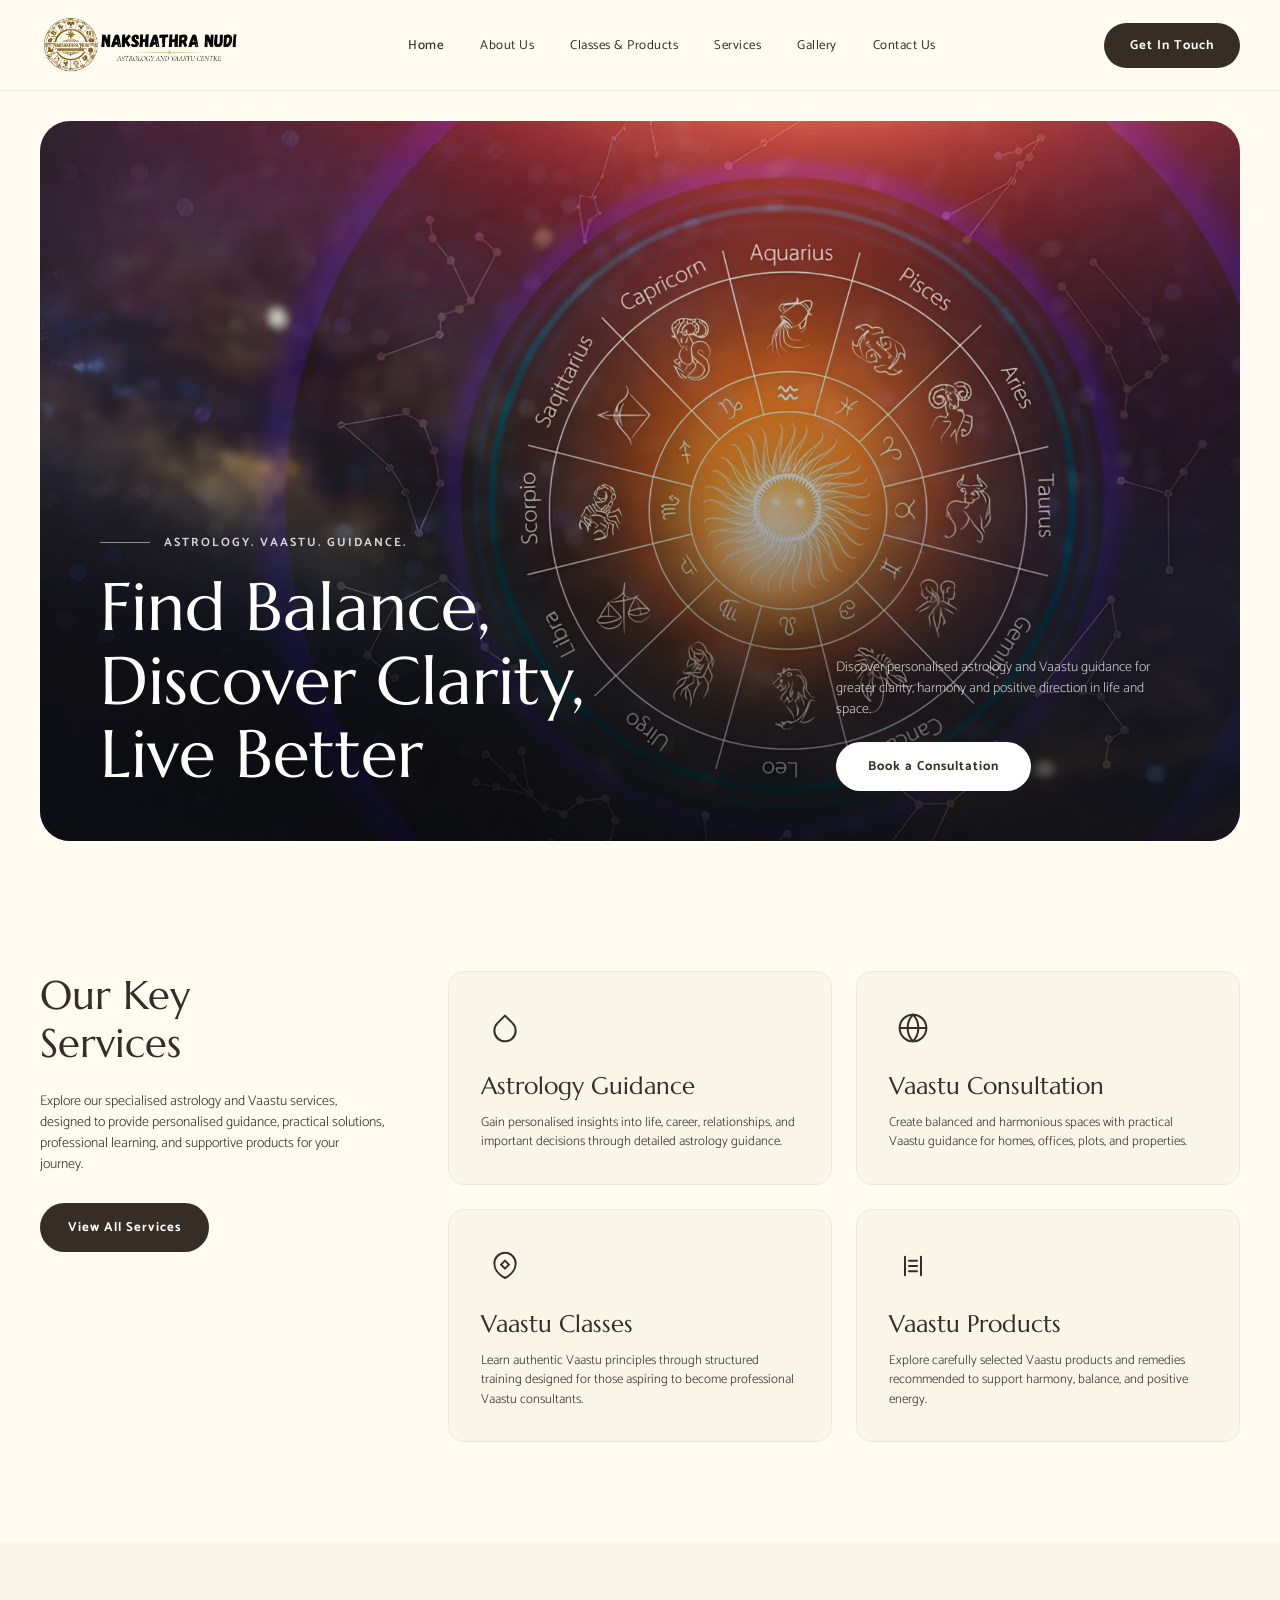
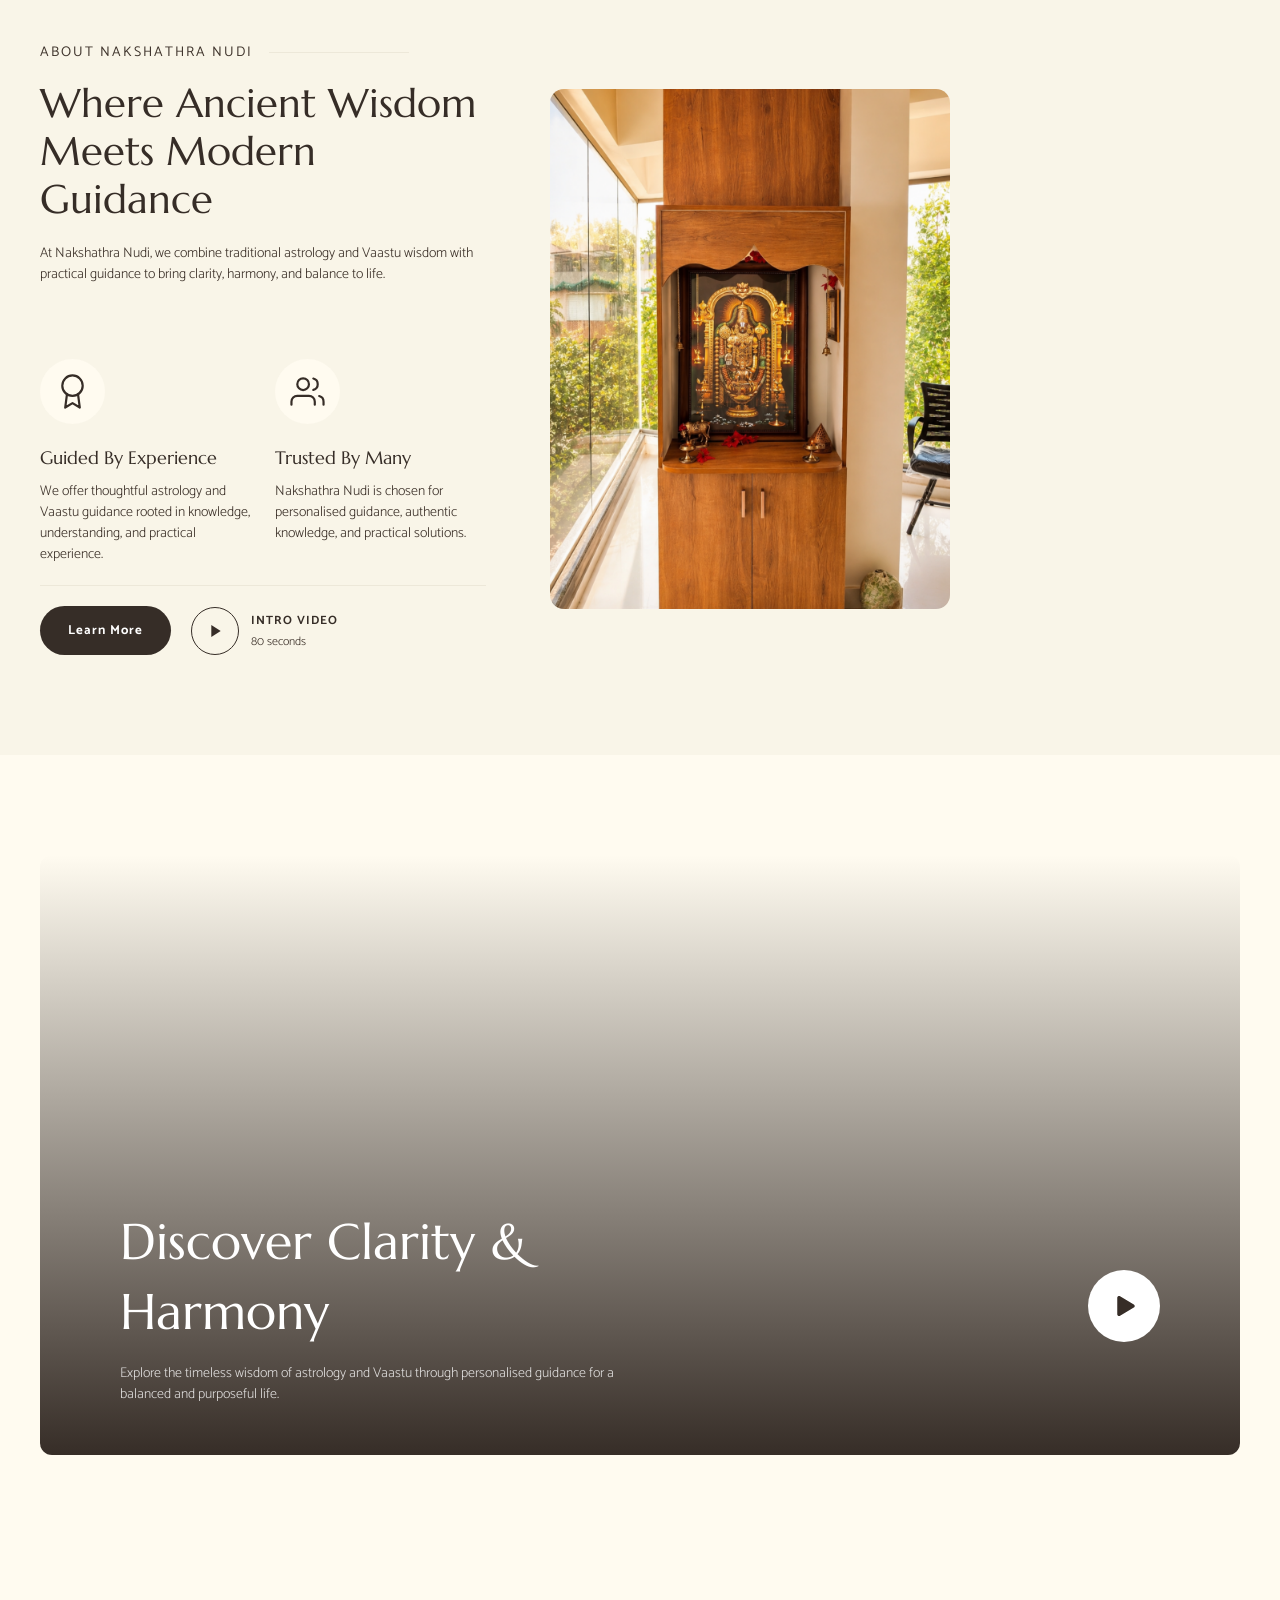
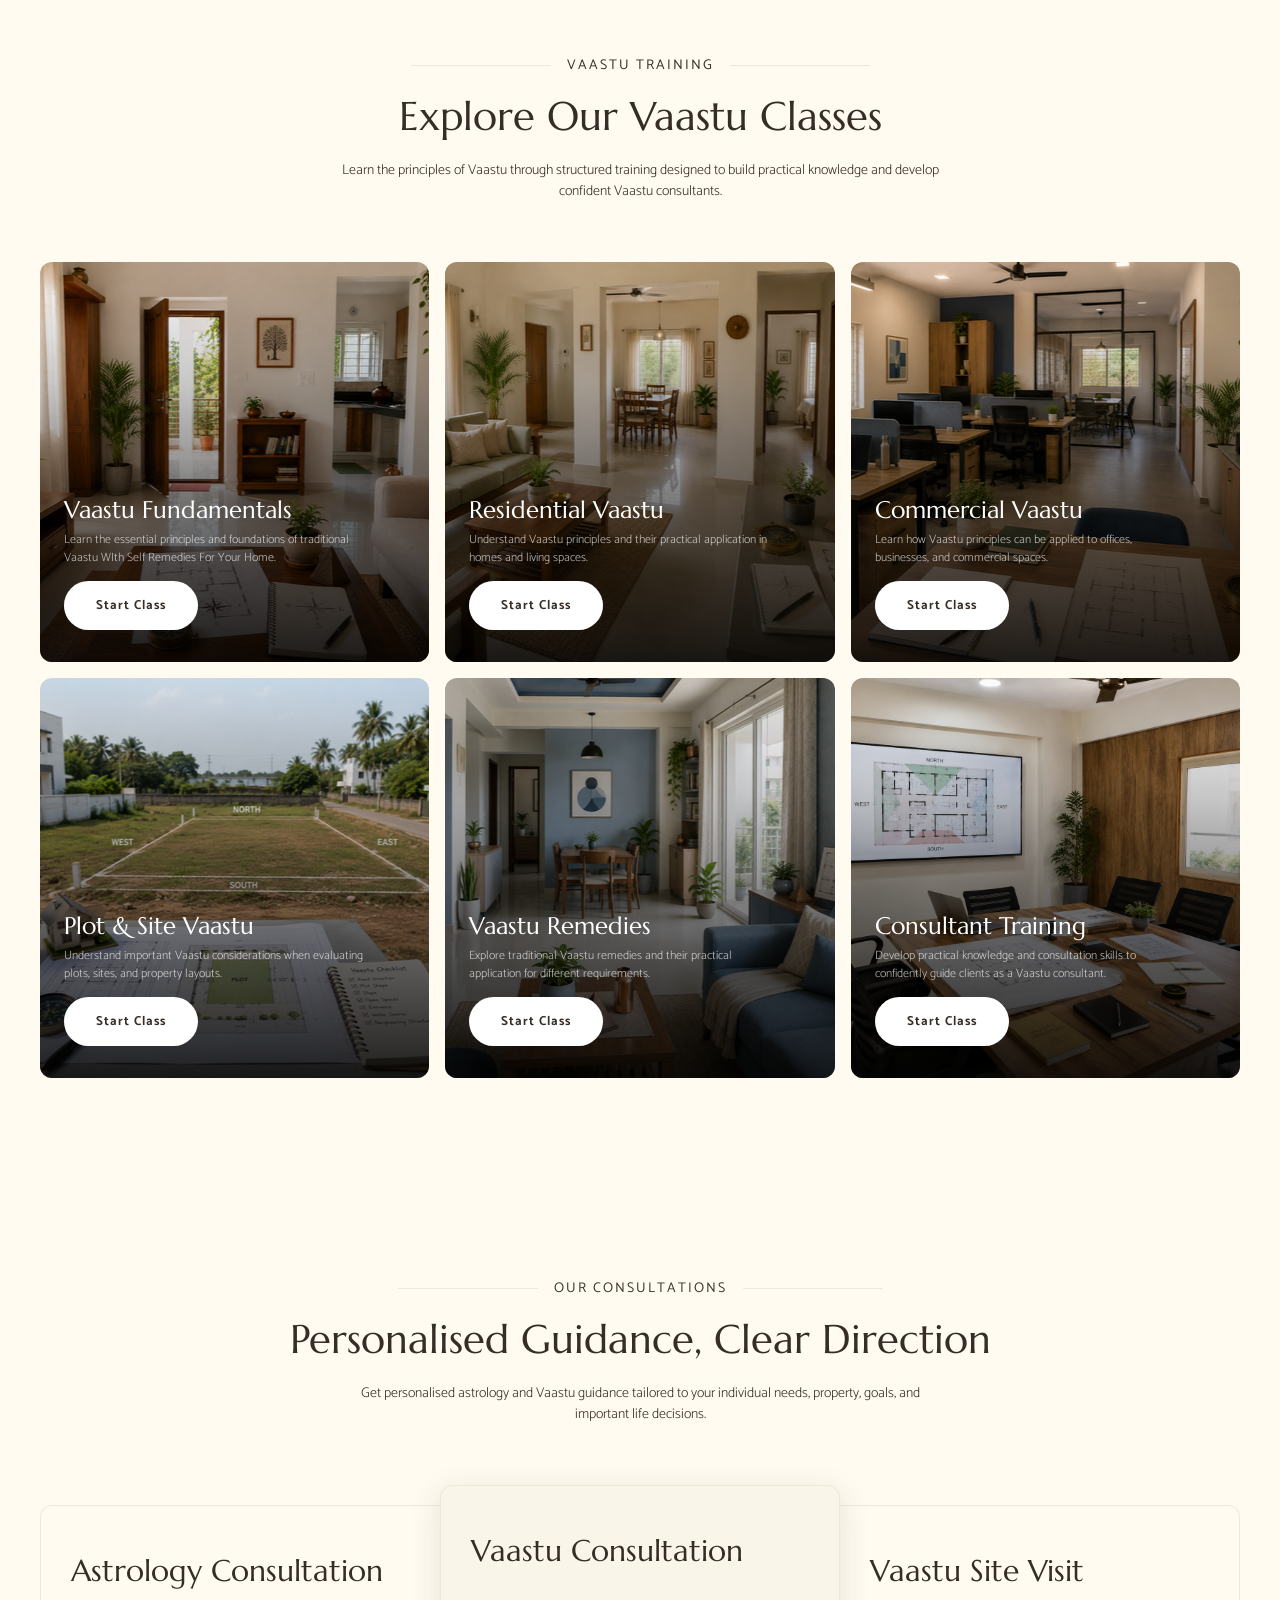
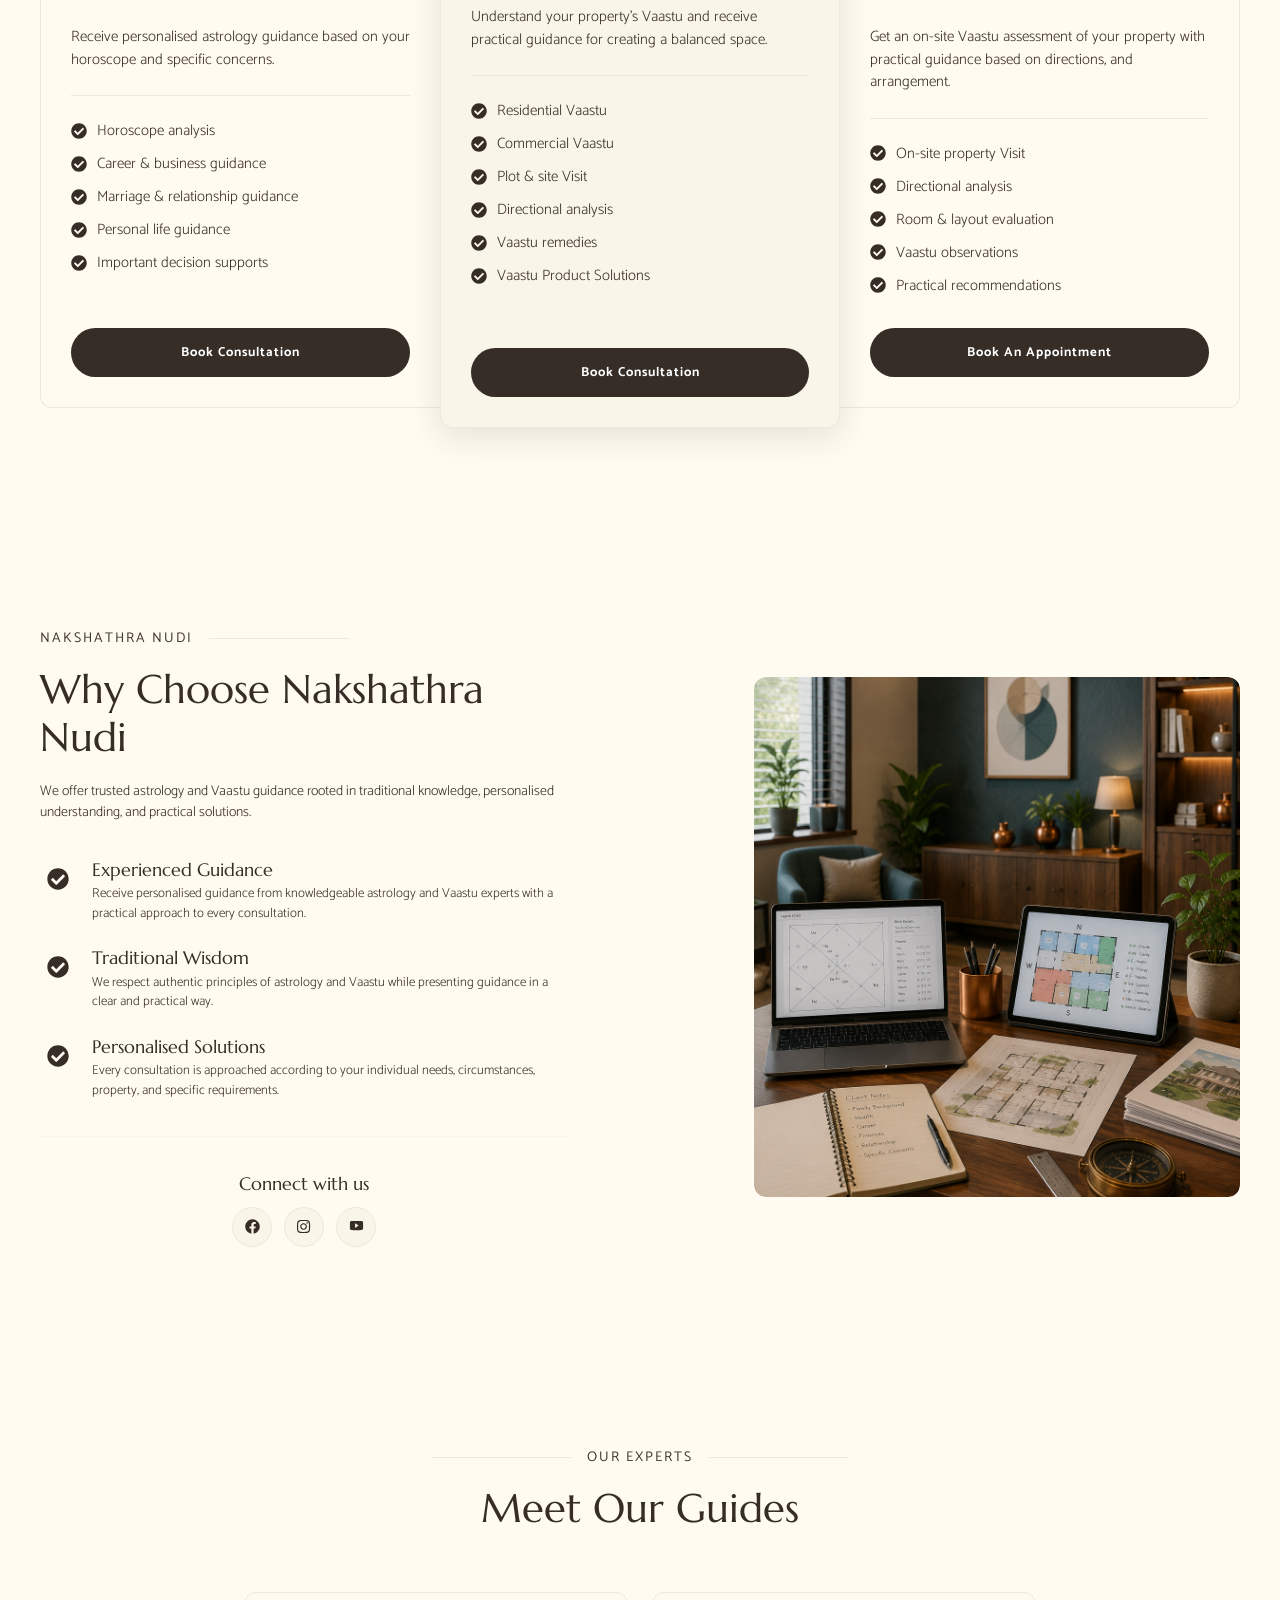
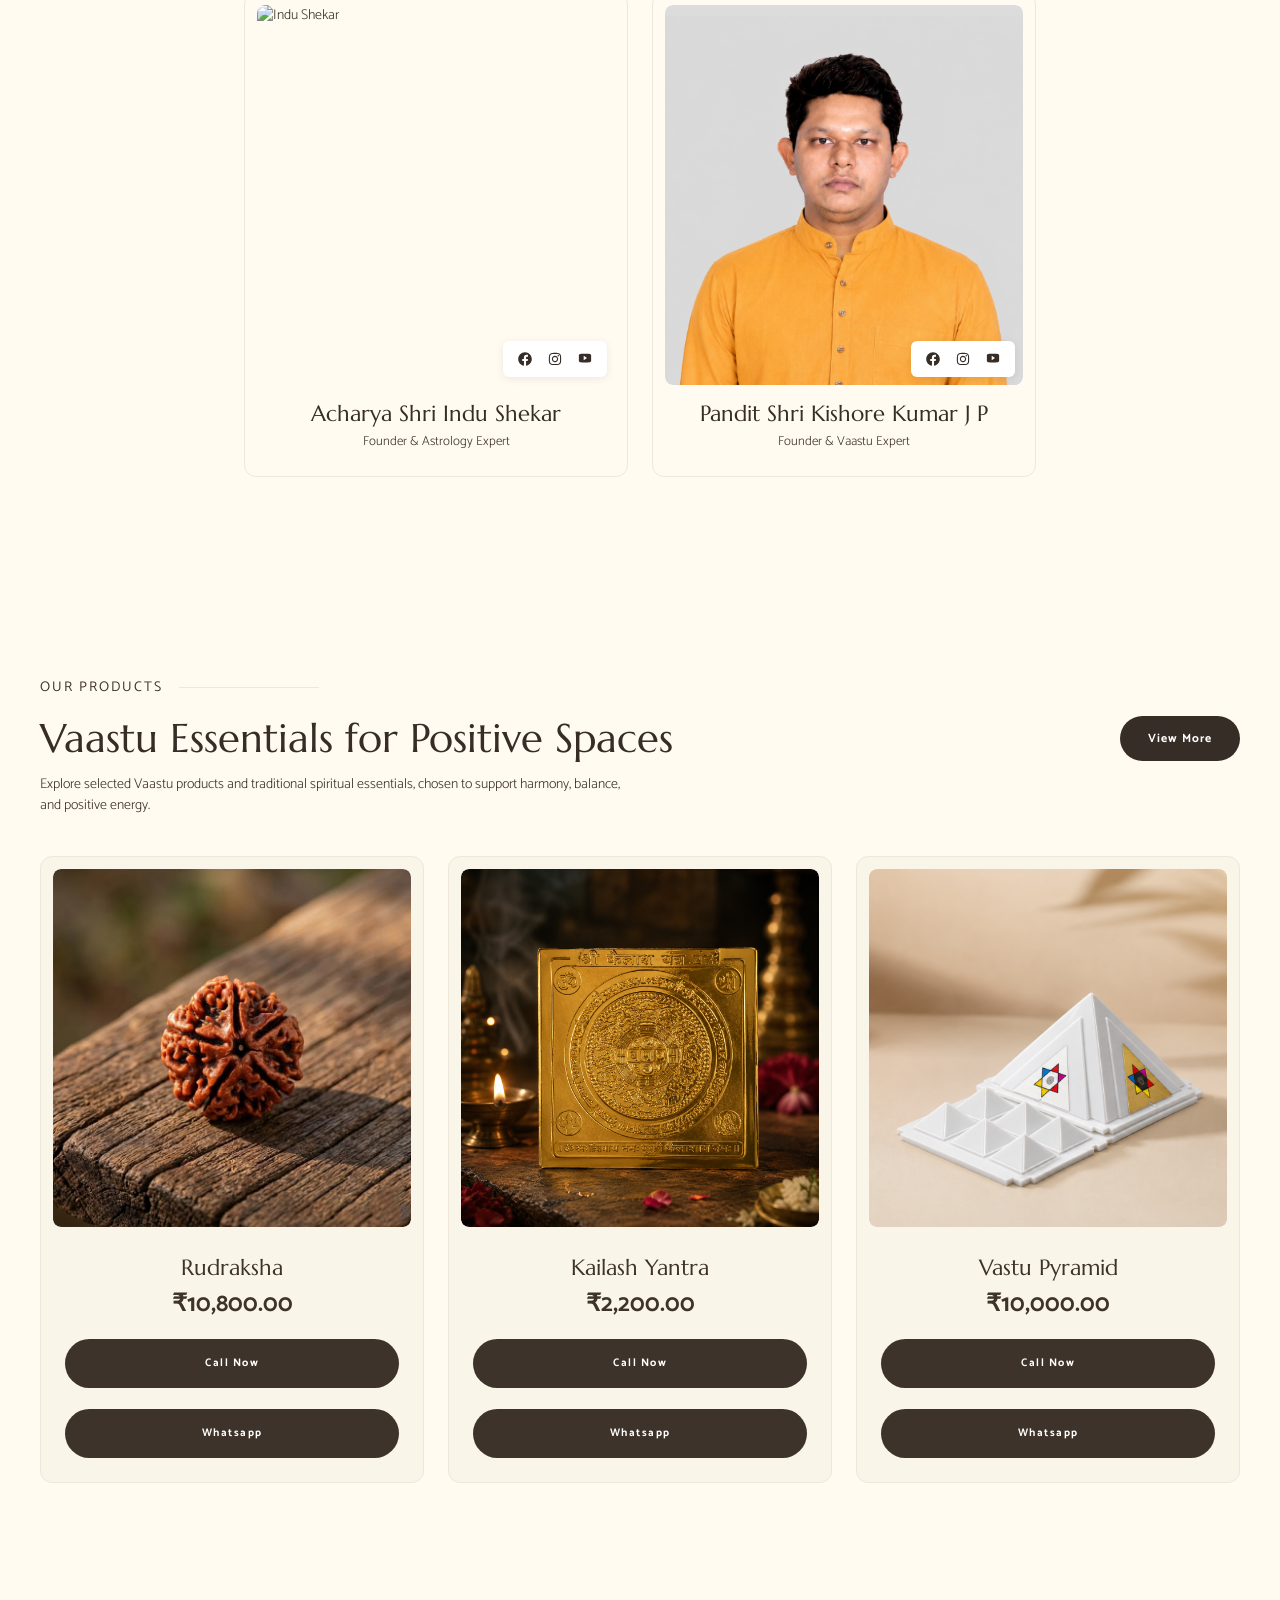
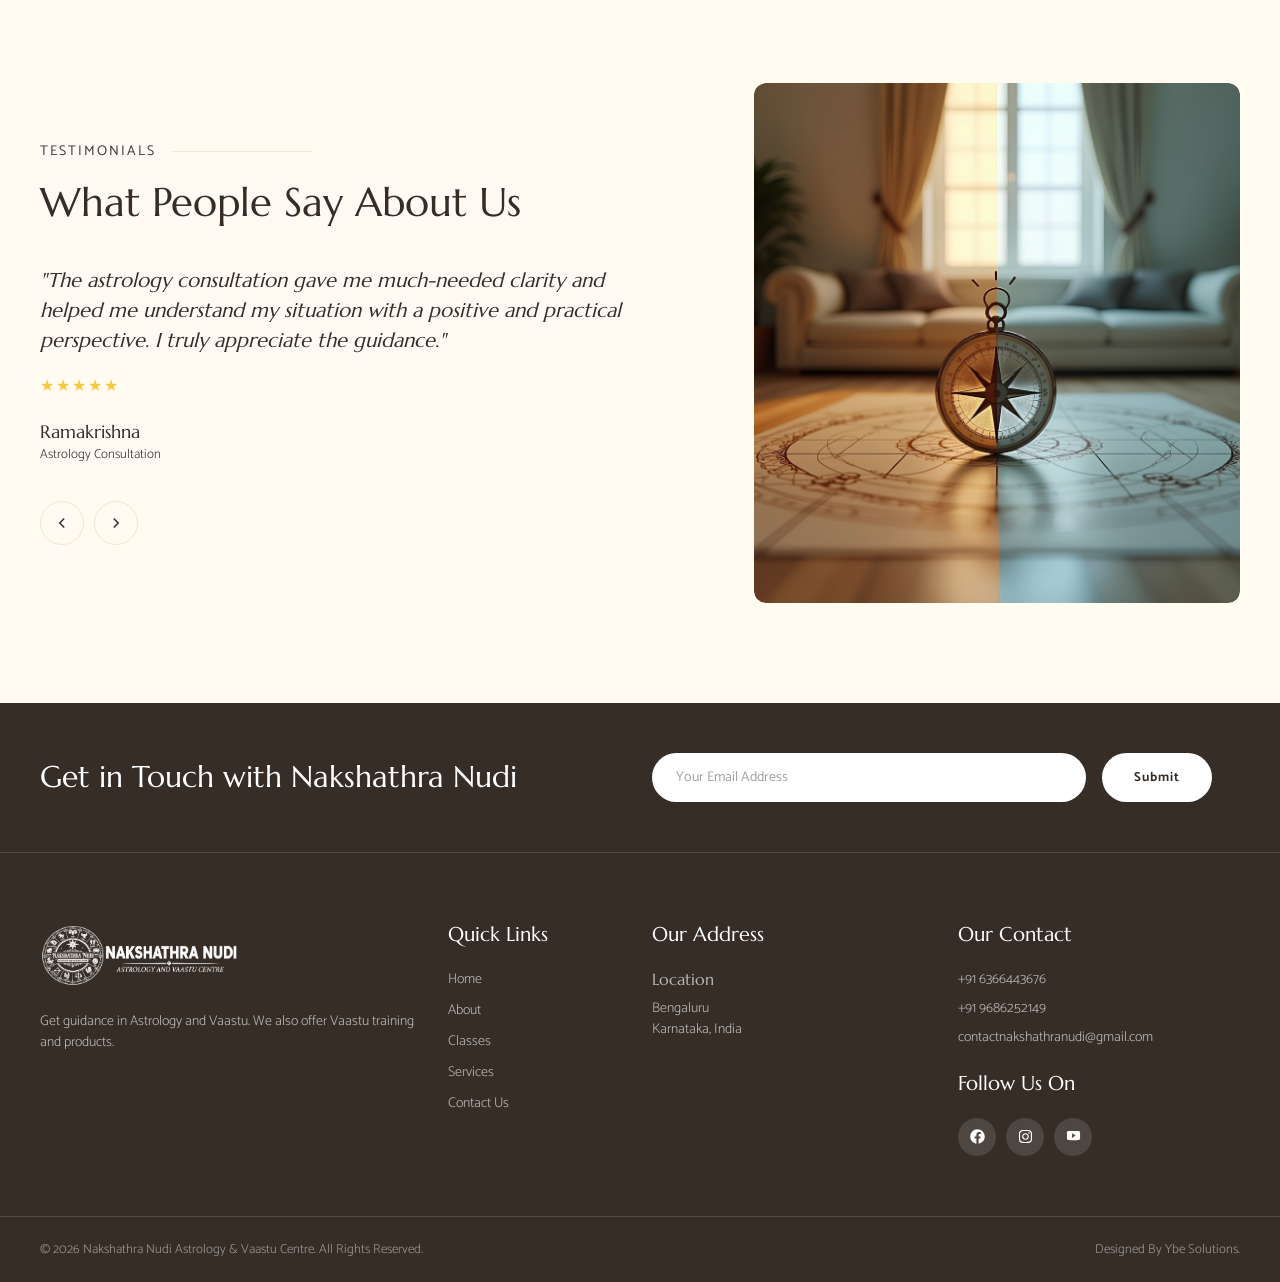
==== commit 61f5fd35: "completed all yashwanth work, only abt,gallery page pending update from bharath" ====
--- a/index.html
+++ b/index.html
@@ -25,7 +25,7 @@
         <!-- Logo -->
         <div class="col-auto">
           <a href="index.html" class="site-header__logo">
-            <img src="images/logo.png" alt="Nivaya" width="130" height="36" />
+            <img src="images/NN logo.png" alt="Nivaya" width="180" height="50" />
           </a>
         </div>
 
@@ -41,7 +41,7 @@
               </li>
               <li class="site-nav__item">
                 <a href="classes.html" class="site-nav__link">Classes & Products
-                   <!-- <span class="nav-arrow">&#8964;</span> -->
+                  <!-- <span class="nav-arrow">&#8964;</span> -->
                 </a>
                 <!-- <ul class="site-nav__dropdown">
                   <li><a href="classes.html">Classes</a></li>
@@ -106,7 +106,7 @@
     <div class="offcanvas offcanvas-end mobile-offcanvas" tabindex="-1" id="mobileNav" aria-labelledby="mobileNavLabel">
       <div class="offcanvas-header">
         <a href="index.html">
-          <img src="images/logo.png" alt="Nivaya" width="130" height="36" />
+          <img src="images/NN logo.png" alt="NN" width="260" height="72" />
         </a>
         <button type="button" class="btn-close mobile-offcanvas__close" data-bs-dismiss="offcanvas"
           aria-label="Close"></button>
@@ -120,46 +120,13 @@
             <a href="about-us.html" class="mobile-nav__link">About Us</a>
           </li>
           <li class="mobile-nav__item">
-            <a href="#" class="mobile-nav__link" data-bs-toggle="collapse" data-bs-target="#collapseClasses"
-              aria-expanded="false" aria-controls="collapseClasses">
-              Classes <span class="nav-arrow">&#8964;</span>
-            </a>
-            <div class="collapse" id="collapseClasses">
-              <ul class="mobile-nav__dropdown">
-                <li><a href="classes.html">Classes</a></li>
-                <li><a href="class-detail.html">Class Detail</a></li>
-              </ul>
-            </div>
+            <a href="classes.html" class="mobile-nav__link">Classes & Products</a>
           </li>
           <li class="mobile-nav__item">
-            <a href="#" class="mobile-nav__link" data-bs-toggle="collapse" data-bs-target="#collapsePages"
-              aria-expanded="false" aria-controls="collapsePages">
-              Pages <span class="nav-arrow">&#8964;</span>
-            </a>
-            <div class="collapse" id="collapsePages">
-              <ul class="mobile-nav__dropdown">
-                <li><a href="products.html">Products</a></li>
-                <li><a href="instructors.html">Instructors</a></li>
-                <li><a href="services.html">Pricing</a></li>
-                <li><a href="faq.html">FAQs</a></li>
-                <li><a href="testimonials.html">Testimonials</a></li>
-                <li><a href="gallery.html">Gallery</a></li>
-                <li><a href="coming-soon.html">Coming Soon</a></li>
-                <li><a href="404.html">404 Page</a></li>
-              </ul>
-            </div>
+            <a href="services.html" class="mobile-nav__link">Services</a>
           </li>
           <li class="mobile-nav__item">
-            <a href="#" class="mobile-nav__link" data-bs-toggle="collapse" data-bs-target="#collapseBlog"
-              aria-expanded="false" aria-controls="collapseBlog">
-              Blog <span class="nav-arrow">&#8964;</span>
-            </a>
-            <div class="collapse" id="collapseBlog">
-              <ul class="mobile-nav__dropdown">
-                <li><a href="blog.html">Blog</a></li>
-                <li><a href="single-blog.html">Single Blog</a></li>
-              </ul>
-            </div>
+            <a href="gallery.html" class="mobile-nav__link">Gallery</a>
           </li>
           <li class="mobile-nav__item">
             <a href="contact.html" class="mobile-nav__link">Contact Us</a>
@@ -594,10 +561,8 @@
           <!-- Basic Package -->
           <div class="col-lg-4 col-12">
             <div class="pricing-card">
-              <h3 class="pricing-card__name">Astrology Consultation</h3>
               <div class="pricing-card__price">
-                <span class="pricing-card__amount">₹2000</span>
-                <span class="pricing-card__period">/Package</span>
+                <span class="pricing-card__amount">Astrology Consultation</span>
               </div>
               <p class="pricing-card__desc">
                 Receive personalised astrology guidance based on your horoscope and specific concerns.
@@ -646,10 +611,10 @@
           <!-- Ultimate Package (Featured) -->
           <div class="col-lg-4 col-12">
             <div class="pricing-card pricing-card--featured">
-              <h3 class="pricing-card__name">Vaastu Consultation</h3>
+              <!-- <h3 class="pricing-card__name">Vaastu Consultation</h3> -->
               <div class="pricing-card__price">
-                <span class="pricing-card__amount">₹3000</span>
-                <span class="pricing-card__period">/Package</span>
+                <span class="pricing-card__amount">Vaastu Consultation</span>
+                <!-- <span class="pricing-card__period">/Package</span> -->
               </div>
               <p class="pricing-card__desc">
                 Understand your property's Vaastu and receive practical guidance for creating a balanced space.
@@ -705,13 +670,12 @@
           <!-- Premium Package -->
           <div class="col-lg-4 col-12">
             <div class="pricing-card">
-              <h3 class="pricing-card__name">Vaastu Site Visit</h3>
               <div class="pricing-card__price">
-                <span class="pricing-card__amount">₹5000</span>
-                <span class="pricing-card__period">/Package</span>
+                <span class="pricing-card__amount">Vaastu Site Visit</span>
               </div>
               <p class="pricing-card__desc">
-                Get an on-site Vaastu assessment of your property with practical guidance based on its layout, directions, and spatial arrangement.
+                Get an on-site Vaastu assessment of your property with practical guidance based on directions, and
+                arrangement.
               </p>
               <ul class="pricing-card__features">
                 <li>
@@ -887,28 +851,25 @@
               <div class="team-card__photo">
                 <img src="images/Indu shekar.png" alt="Indu Shekar" />
                 <div class="team-card__socials">
-                  <a href="#" target="_blank" class="team-card__social" aria-label="Facebook">
+                  <a href="https://www.facebook.com/people/Nakshathra-Nudi/61591831104723/" target="_blank"
+                    class="team-card__social" aria-label="Facebook">
                     <svg viewBox="0 0 512 512">
                       <path
                         d="M504 256C504 119 393 8 256 8S8 119 8 256c0 123.78 90.69 226.38 209.25 245V327.69h-63V256h63v-54.64c0-62.15 37-96.48 93.67-96.48 27.14 0 55.52 4.84 55.52 4.84v61h-31.28c-30.8 0-40.41 19.12-40.41 38.73V256h68.78l-11 71.69h-57.78V501C413.31 482.38 504 379.78 504 256z" />
                     </svg>
                   </a>
-                  <a href="#" target="_blank" class="team-card__social" aria-label="Instagram">
+                  <a href="https://www.instagram.com/nakshathranudi" target="_blank" class="team-card__social"
+                    aria-label="Instagram">
                     <svg viewBox="0 0 448 512">
                       <path
                         d="M224.1 141c-63.6 0-114.9 51.3-114.9 114.9s51.3 114.9 114.9 114.9S339 319.5 339 255.9 287.7 141 224.1 141zm0 189.6c-41.1 0-74.7-33.5-74.7-74.7s33.5-74.7 74.7-74.7 74.7 33.5 74.7 74.7-33.6 74.7-74.7 74.7zm146.4-194.3c0 14.9-12 26.8-26.8 26.8-14.9 0-26.8-12-26.8-26.8s12-26.8 26.8-26.8 26.8 12 26.8 26.8zm76.1 27.2c-1.7-35.9-9.9-67.7-36.2-93.9-26.2-26.2-58-34.4-93.9-36.2-37-2.1-147.9-2.1-184.9 0-35.8 1.7-67.6 9.9-93.9 36.1s-34.4 58-36.2 93.9c-2.1 37-2.1 147.9 0 184.9 1.7 35.9 9.9 67.7 36.2 93.9s58 34.4 93.9 36.2c37 2.1 147.9 2.1 184.9 0 35.9-1.7 67.7-9.9 93.9-36.2 26.2-26.2 34.4-58 36.2-93.9 2.1-37 2.1-147.8 0-184.8zM398.8 388c-7.8 19.6-22.9 34.7-42.6 42.6-29.5 11.7-99.5 9-132.1 9s-102.7 2.6-132.1-9c-19.6-7.8-34.7-22.9-42.6-42.6-11.7-29.5-9-99.5-9-132.1s-2.6-102.7 9-132.1c7.8-19.6 22.9-34.7 42.6-42.6 29.5-11.7 99.5-9 132.1-9s102.7-2.6 132.1 9c19.6 7.8 34.7 22.9 42.6 42.6 11.7 29.5 9 99.5 9 132.1s2.7 102.7-9 132.1z" />
                     </svg>
                   </a>
-                  <a href="#" target="_blank" class="team-card__social" aria-label="LinkedIn">
+                  <a href="https://www.youtube.com/@NakshathraNudi" target="_blank" class="team-card__social"
+                    aria-label="Youtube">
                     <svg viewBox="0 0 448 512">
                       <path
-                        d="M100.28 448H7.4V148.9h92.88zM53.79 108.1C24.09 108.1 0 83.5 0 53.8a53.79 53.79 0 0 1 107.58 0c0 29.7-24.1 54.3-53.79 54.3zM447.9 448h-92.68V302.4c0-34.7-.7-79.2-48.29-79.2-48.29 0-55.69 37.7-55.69 76.7V448h-92.78V148.9h89.08v40.8h1.3c12.4-23.5 42.69-48.3 87.88-48.3 94 0 111.28 61.9 111.28 142.3V448z" />
-                    </svg>
-                  </a>
-                  <a href="#" target="_blank" class="team-card__social" aria-label="Twitter">
-                    <svg viewBox="0 0 512 512">
-                      <path
-                        d="M389.2 48h70.6L305.6 224.2 487 464H345L233.7 318.6 106.5 464H35.8L200.7 275.5 26.8 48H172.4L272.9 180.9 389.2 48z" />
+                        d="M448 111.8c-5.3-19.7-20.8-35.3-40.5-40.6C371.7 64 224 64 224 64S76.3 64 40.5 71.2C20.8 76.5 5.3 92.1 0 111.8 0 147.6 0 222.5 0 222.5s0 74.9 0 110.7c5.3 19.7 20.8 35.3 40.5 40.6C76.3 380 224 380 224 380s147.7 0 183.5-7.2c19.7-5.3 35.2-20.8 40.5-40.6C448 297.4 448 222.5 448 222.5s0-74.9 0-110.7zM176 304V141l121 81.5L176 304z" />
                     </svg>
                   </a>
                 </div>
@@ -925,28 +886,25 @@
               <div class="team-card__photo">
                 <img src="images/Kishore kumar.png" alt="Kishore Kumar" />
                 <div class="team-card__socials">
-                  <a href="#" target="_blank" class="team-card__social" aria-label="Facebook">
+                  <a href="https://www.facebook.com/people/Nakshathra-Nudi/61591831104723/" target="_blank"
+                    class="team-card__social" aria-label="Facebook">
                     <svg viewBox="0 0 512 512">
                       <path
                         d="M504 256C504 119 393 8 256 8S8 119 8 256c0 123.78 90.69 226.38 209.25 245V327.69h-63V256h63v-54.64c0-62.15 37-96.48 93.67-96.48 27.14 0 55.52 4.84 55.52 4.84v61h-31.28c-30.8 0-40.41 19.12-40.41 38.73V256h68.78l-11 71.69h-57.78V501C413.31 482.38 504 379.78 504 256z" />
                     </svg>
                   </a>
-                  <a href="#" target="_blank" class="team-card__social" aria-label="Instagram">
+                  <a href="https://www.instagram.com/nakshathranudi" target="_blank" class="team-card__social"
+                    aria-label="Instagram">
                     <svg viewBox="0 0 448 512">
                       <path
                         d="M224.1 141c-63.6 0-114.9 51.3-114.9 114.9s51.3 114.9 114.9 114.9S339 319.5 339 255.9 287.7 141 224.1 141zm0 189.6c-41.1 0-74.7-33.5-74.7-74.7s33.5-74.7 74.7-74.7 74.7 33.5 74.7 74.7-33.6 74.7-74.7 74.7zm146.4-194.3c0 14.9-12 26.8-26.8 26.8-14.9 0-26.8-12-26.8-26.8s12-26.8 26.8-26.8 26.8 12 26.8 26.8zm76.1 27.2c-1.7-35.9-9.9-67.7-36.2-93.9-26.2-26.2-58-34.4-93.9-36.2-37-2.1-147.9-2.1-184.9 0-35.8 1.7-67.6 9.9-93.9 36.1s-34.4 58-36.2 93.9c-2.1 37-2.1 147.9 0 184.9 1.7 35.9 9.9 67.7 36.2 93.9s58 34.4 93.9 36.2c37 2.1 147.9 2.1 184.9 0 35.9-1.7 67.7-9.9 93.9-36.2 26.2-26.2 34.4-58 36.2-93.9 2.1-37 2.1-147.8 0-184.8zM398.8 388c-7.8 19.6-22.9 34.7-42.6 42.6-29.5 11.7-99.5 9-132.1 9s-102.7 2.6-132.1-9c-19.6-7.8-34.7-22.9-42.6-42.6-11.7-29.5-9-99.5-9-132.1s-2.6-102.7 9-132.1c7.8-19.6 22.9-34.7 42.6-42.6 29.5-11.7 99.5-9 132.1-9s102.7-2.6 132.1 9c19.6 7.8 34.7 22.9 42.6 42.6 11.7 29.5 9 99.5 9 132.1s2.7 102.7-9 132.1z" />
                     </svg>
                   </a>
-                  <a href="#" target="_blank" class="team-card__social" aria-label="LinkedIn">
+                  <a href="https://www.youtube.com/@NakshathraNudi" target="_blank" class="team-card__social"
+                    aria-label="Youtube">
                     <svg viewBox="0 0 448 512">
                       <path
-                        d="M100.28 448H7.4V148.9h92.88zM53.79 108.1C24.09 108.1 0 83.5 0 53.8a53.79 53.79 0 0 1 107.58 0c0 29.7-24.1 54.3-53.79 54.3zM447.9 448h-92.68V302.4c0-34.7-.7-79.2-48.29-79.2-48.29 0-55.69 37.7-55.69 76.7V448h-92.78V148.9h89.08v40.8h1.3c12.4-23.5 42.69-48.3 87.88-48.3 94 0 111.28 61.9 111.28 142.3V448z" />
-                    </svg>
-                  </a>
-                  <a href="#" target="_blank" class="team-card__social" aria-label="Twitter">
-                    <svg viewBox="0 0 512 512">
-                      <path
-                        d="M389.2 48h70.6L305.6 224.2 487 464H345L233.7 318.6 106.5 464H35.8L200.7 275.5 26.8 48H172.4L272.9 180.9 389.2 48z" />
+                        d="M448 111.8c-5.3-19.7-20.8-35.3-40.5-40.6C371.7 64 224 64 224 64S76.3 64 40.5 71.2C20.8 76.5 5.3 92.1 0 111.8 0 147.6 0 222.5 0 222.5s0 74.9 0 110.7c5.3 19.7 20.8 35.3 40.5 40.6C76.3 380 224 380 224 380s147.7 0 183.5-7.2c19.7-5.3 35.2-20.8 40.5-40.6C448 297.4 448 222.5 448 222.5s0-74.9 0-110.7zM176 304V141l121 81.5L176 304z" />
                     </svg>
                   </a>
                 </div>
@@ -1035,7 +993,7 @@
               </div>
               <div class="product-card__body">
                 <h3 class="product-card__name">Rudraksha</h3>
-                <p class="product-card__price">₹1500.00</p>
+                <p class="product-card__price">₹10,800.00</p>
                 <a href="tel:+916366443676" class="product-card__btn">Call Now</a><br>
                 <a href="https://wa.me/916366443676" class="product-card__btn">Whatsapp</a>
               </div>
@@ -1049,7 +1007,7 @@
               </div>
               <div class="product-card__body">
                 <h3 class="product-card__name">Kailash Yantra</h3>
-                <p class="product-card__price">₹5000.00</p>
+                <p class="product-card__price">₹2,200.00</p>
                 <a href="tel:+916366443676" class="product-card__btn">Call Now</a><br>
                 <a href="https://wa.me/916366443676" class="product-card__btn">Whatsapp</a>
               </div>
@@ -1063,7 +1021,7 @@
               </div>
               <div class="product-card__body">
                 <h3 class="product-card__name">Vastu Pyramid</h3>
-                <p class="product-card__price">₹9000.00</p>
+                <p class="product-card__price">₹10,000.00</p>
                 <a href="tel:+916366443676" class="product-card__btn">Call Now</a><br>
                 <a href="https://wa.me/916366443676" class="product-card__btn">Whatsapp</a>
               </div>
@@ -1474,7 +1432,7 @@
       <div class="container">
         <div class="row align-items-center justify-content-between">
           <div class="col-lg-auto">
-            <h2 class="footer-newsletter__title">Subscribe Our Newsletter</h2>
+            <h2 class="footer-newsletter__title">Get in Touch with Nakshathra Nudi</h2>
           </div>
           <div class="col-lg-6">
             <form class="footer-newsletter__form" action="#" method="post" novalidate>
@@ -1482,7 +1440,7 @@
               <input type="email" id="footer-email" name="email" class="footer-newsletter__input"
                 placeholder="Your Email Address" required />
               <button type="submit" class="footer-newsletter__btn">
-                Subscribe Now
+                Submit
               </button>
             </form>
           </div>
@@ -1497,11 +1455,9 @@
           <!-- Col 1: About -->
           <div class="col-lg-4 col-md-6 mb-4 mb-lg-0">
             <div class="footer-about">
-              <img src="images/logo-white.png" alt="Nivaya" class="footer-about__logo" width="140" height="39" />
+              <img src="images/logofooter.png" alt="Nivaya" class="footer-about__logo" width="200" height="50" />
               <p class="footer-about__text">
-                Lorem ipsum dolor sit amet, consectetur adipiscing elit. Ut
-                elit tellus, luctus nec ullamcorper mattis, pulvinar dapibus
-                leo.
+                Get guidance in Astrology and Vaastu. We also offer Vaastu training and products.
               </p>
             </div>
           </div>
@@ -1513,8 +1469,7 @@
               <li><a href="index.html">Home</a></li>
               <li><a href="about-us.html">About</a></li>
               <li><a href="classes.html">Classes</a></li>
-              <li><a href="instructors.html">Instructors</a></li>
-              <li><a href="blog.html">Blog</a></li>
+              <li><a href="services.html">Services</a></li>
               <li><a href="contact.html">Contact Us</a></li>
             </ul>
           </div>
@@ -1524,8 +1479,8 @@
             <h3 class="footer-col__title">Our Address</h3>
             <p class="footer-address__label">Location</p>
             <p class="footer-address__value">
-              Callison Laney Buoy Building<br />
-              W 13th Parks Suite 559, Denver
+              Bengaluru<br />
+              Karnataka, India
             </p>
           </div>
 
@@ -1533,20 +1488,18 @@
           <div class="col-lg-3 col-md-6">
             <h3 class="footer-col__title">Our Contact</h3>
             <ul class="footer-contact__list">
-              <li><a href="tel:+05551234567">+0 (555) 123 45 67</a></li>
+              <li><a href="tel:+916366443676">+91 6366443676</a></li>
+              <li><a href="tel:+919686252149">+91 9686252149</a></li>
               <li>
-                <a href="mailto:support@example.com">support@example.com</a>
+                <a href="mailto:contactnakshathranudi@gmail.com">contactnakshathranudi@gmail.com</a>
               </li>
             </ul>
 
             <h3 class="footer-col__title mt-4">Follow Us On</h3>
-            <p class="footer-social__desc">
-              At quis risus sed vulputate. Ultrices mi tempus imperdiet.
-            </p>
             <div class="footer-social__icons">
               <!-- Facebook -->
-              <a href="https://www.instagram.com/codeinsolutions/" target="_blank" class="footer-social__link"
-                aria-label="Facebook">
+              <a href="https://www.facebook.com/people/Nakshathra-Nudi/61591831104723/" target="_blank"
+                class="footer-social__link" aria-label="Facebook">
                 <svg viewBox="0 0 512 512" aria-hidden="true">
                   <path
                     d="M504 256C504 119 393 8 256 8S8 119 8 256c0 123.78 90.69 226.38 209.25 245V327.69h-63V256h63v-54.64c0-62.15 37-96.48 93.67-96.48 27.14 0 55.52 4.84 55.52 4.84v61h-31.28c-30.8 0-40.41 19.12-40.41 38.73V256h68.78l-11 71.69h-57.78V501C413.31 482.38 504 379.78 504 256z" />
@@ -1554,31 +1507,23 @@
               </a>
 
               <!-- Twitter / X -->
-              <a href="https://www.instagram.com/codeinsolutions/" target="_blank" class="footer-social__link"
-                aria-label="Twitter">
-                <svg viewBox="0 0 512 512" aria-hidden="true">
-                  <path
-                    d="M459.37 151.716c.325 4.548.325 9.097.325 13.645 0 138.72-105.583 298.558-298.558 298.558-59.452 0-114.68-17.219-161.137-47.106 8.447.974 16.568 1.299 25.34 1.299 49.055 0 94.213-16.568 130.274-44.832-46.132-.975-84.792-31.188-98.112-72.772 6.498.974 12.995 1.624 19.818 1.624 9.421 0 18.843-1.3 27.614-3.573-48.081-9.747-84.143-51.98-84.143-102.985v-1.299c13.969 7.797 30.214 12.67 47.431 13.319-28.264-18.843-46.781-51.005-46.781-87.391 0-19.492 5.197-37.36 14.294-52.954 51.655 63.675 129.3 105.258 216.365 109.807-1.624-7.797-2.599-15.918-2.599-24.04 0-57.828 46.782-104.934 104.934-104.934 30.213 0 57.502 12.67 76.67 33.137 23.715-4.548 46.456-13.32 66.599-25.34-7.798 24.366-24.366 44.833-46.132 57.827 21.117-2.273 41.584-8.122 60.426-16.243-14.292 20.791-32.161 39.308-52.628 54.253z" />
-                </svg>
-              </a>
-
-              <!-- Instagram -->
-              <a href="https://www.instagram.com/codeinsolutions/" target="_blank" class="footer-social__link"
+              <a href="https://www.instagram.com/nakshathranudi" target="_blank" class="footer-social__link"
                 aria-label="Instagram">
-                <svg viewBox="0 0 448 512" aria-hidden="true">
+                <svg viewBox="0 0 448 512">
                   <path
                     d="M224.1 141c-63.6 0-114.9 51.3-114.9 114.9s51.3 114.9 114.9 114.9S339 319.5 339 255.9 287.7 141 224.1 141zm0 189.6c-41.1 0-74.7-33.5-74.7-74.7s33.5-74.7 74.7-74.7 74.7 33.5 74.7 74.7-33.6 74.7-74.7 74.7zm146.4-194.3c0 14.9-12 26.8-26.8 26.8-14.9 0-26.8-12-26.8-26.8s12-26.8 26.8-26.8 26.8 12 26.8 26.8zm76.1 27.2c-1.7-35.9-9.9-67.7-36.2-93.9-26.2-26.2-58-34.4-93.9-36.2-37-2.1-147.9-2.1-184.9 0-35.8 1.7-67.6 9.9-93.9 36.1s-34.4 58-36.2 93.9c-2.1 37-2.1 147.9 0 184.9 1.7 35.9 9.9 67.7 36.2 93.9s58 34.4 93.9 36.2c37 2.1 147.9 2.1 184.9 0 35.9-1.7 67.7-9.9 93.9-36.2 26.2-26.2 34.4-58 36.2-93.9 2.1-37 2.1-147.8 0-184.8zM398.8 388c-7.8 19.6-22.9 34.7-42.6 42.6-29.5 11.7-99.5 9-132.1 9s-102.7 2.6-132.1-9c-19.6-7.8-34.7-22.9-42.6-42.6-11.7-29.5-9-99.5-9-132.1s-2.6-102.7 9-132.1c7.8-19.6 22.9-34.7 42.6-42.6 29.5-11.7 99.5-9 132.1-9s102.7-2.6 132.1 9c19.6 7.8 34.7 22.9 42.6 42.6 11.7 29.5 9 99.5 9 132.1s2.7 102.7-9 132.1z" />
                 </svg>
               </a>
 
-              <!-- Dribbble -->
-              <a href="https://www.instagram.com/codeinsolutions/" target="_blank" class="footer-social__link"
-                aria-label="Dribbble">
-                <svg viewBox="0 0 512 512" aria-hidden="true">
+              <!-- Instagram -->
+              <a href="https://www.youtube.com/@NakshathraNudi" target="_blank" class="footer-social__link"
+                aria-label="Youtube">
+                <svg viewBox="0 0 448 512">
                   <path
-                    d="M256 8C119.252 8 8 119.252 8 256s111.252 248 248 248 248-111.252 248-248S392.748 8 256 8zm163.97 114.366c29.503 36.046 47.369 81.957 47.835 131.955-6.984-1.349-76.751-15.508-147.842-6.718-.801-1.882-1.548-3.799-2.368-5.699-6.935-16.091-14.246-32.245-21.814-48.131 78.138-31.857 113.328-77.865 124.189-71.407zM256 55.452c54.452 0 104.511 20.201 142.595 53.363-9.565 12.853-41.714 55.846-117.595 83.474-36.775-67.576-77.537-123.038-83.762-131.29A210.539 210.539 0 0 1 256 55.452zM147.705 96.95c5.961 8.001 46.131 63.516 83.288 129.851-104.891 27.893-197.378 27.461-207.267 27.353C37.496 197.274 84.212 131.49 147.705 96.95zM55.679 280.281c0-2.071.054-4.143.107-6.178 9.724.214 117.94 1.549 230.428-31.937 6.428 12.567 12.588 25.295 18.321 38.134-3.265.892-6.479 1.889-9.64 2.996-116.657 39.965-178.659 149.003-184.032 158.546C74.532 409.478 55.679 347.15 55.679 280.281zm200.321 176.269c-45.961 0-88.436-15.725-122.233-41.854 4.294-8.855 52.953-102.531 181.798-147.833.359-.12.718-.241 1.098-.36 32.64 84.748 46.01 155.895 49.476 175.677-33.527 9.144-58.816 14.37-110.139 14.37zm147.994-43.044c-2.452-14.752-14.956-82.953-45.348-166.477 66.899-10.686 125.497 6.85 132.721 9.142-18.879 67.237-63.437 123.793-87.373 157.335z" />
+                    d="M448 111.8c-5.3-19.7-20.8-35.3-40.5-40.6C371.7 64 224 64 224 64S76.3 64 40.5 71.2C20.8 76.5 5.3 92.1 0 111.8 0 147.6 0 222.5 0 222.5s0 74.9 0 110.7c5.3 19.7 20.8 35.3 40.5 40.6C76.3 380 224 380 224 380s147.7 0 183.5-7.2c19.7-5.3 35.2-20.8 40.5-40.6C448 297.4 448 222.5 448 222.5s0-74.9 0-110.7zM176 304V141l121 81.5L176 304z" />
                 </svg>
               </a>
+
             </div>
           </div>
         </div>
@@ -1591,12 +1536,12 @@
         <div class="row align-items-center justify-content-between">
           <div class="col-md-auto">
             <p class="footer-copyright__text">
-              © 2026 codeinsolutions. All rights reserved
+              © 2026 Nakshathra Nudi Astrology & Vaastu Centre. All Rights Reserved.
             </p>
           </div>
           <div class="col-md-auto">
             <p class="footer-copyright__text">
-              Nivaya Template Kit by CodeIn Solutions
+              Designed By Ybe Solutions.
             </p>
           </div>
         </div>
--- a/css/main.css
+++ b/css/main.css
@@ -124,13 +124,13 @@
 .site-header__logo {
   display: block;
   flex-shrink: 0;
-  width: 130px;
+  width: 200px;
   line-height: 0;
 }
 
 .site-header__logo img {
   width: 100%;
-  max-width: 130px;
+  max-width: 200px;
   height: auto;
 }
 
@@ -1162,7 +1162,7 @@
 
 .pricing-card__amount {
   font-family: var(--font-display);
-  font-size: var(--fs-h2);
+  font-size: var(--fs-h4);
   font-weight: var(--fw-regular);
   color: var(--color-primary);
   line-height: 1;
@@ -1177,7 +1177,7 @@
 
 .pricing-card__desc {
   font-family: var(--font-body);
-  font-size: 13px;
+  font-size: 15px;
   font-weight: var(--fw-light);
   color: var(--color-text);
   line-height: var(--lh-relaxed);
@@ -1201,7 +1201,7 @@
   align-items: center;
   gap: 10px;
   font-family: var(--font-body);
-  font-size: 13px;
+  font-size: 15px;
   font-weight: var(--fw-light);
   color: var(--color-text);
 }
@@ -2407,7 +2407,7 @@
 
 /* Footer col: About */
 .footer-about__logo {
-  width: 140px;
+  width: 200px;
   margin-bottom: 22px;
 }
 
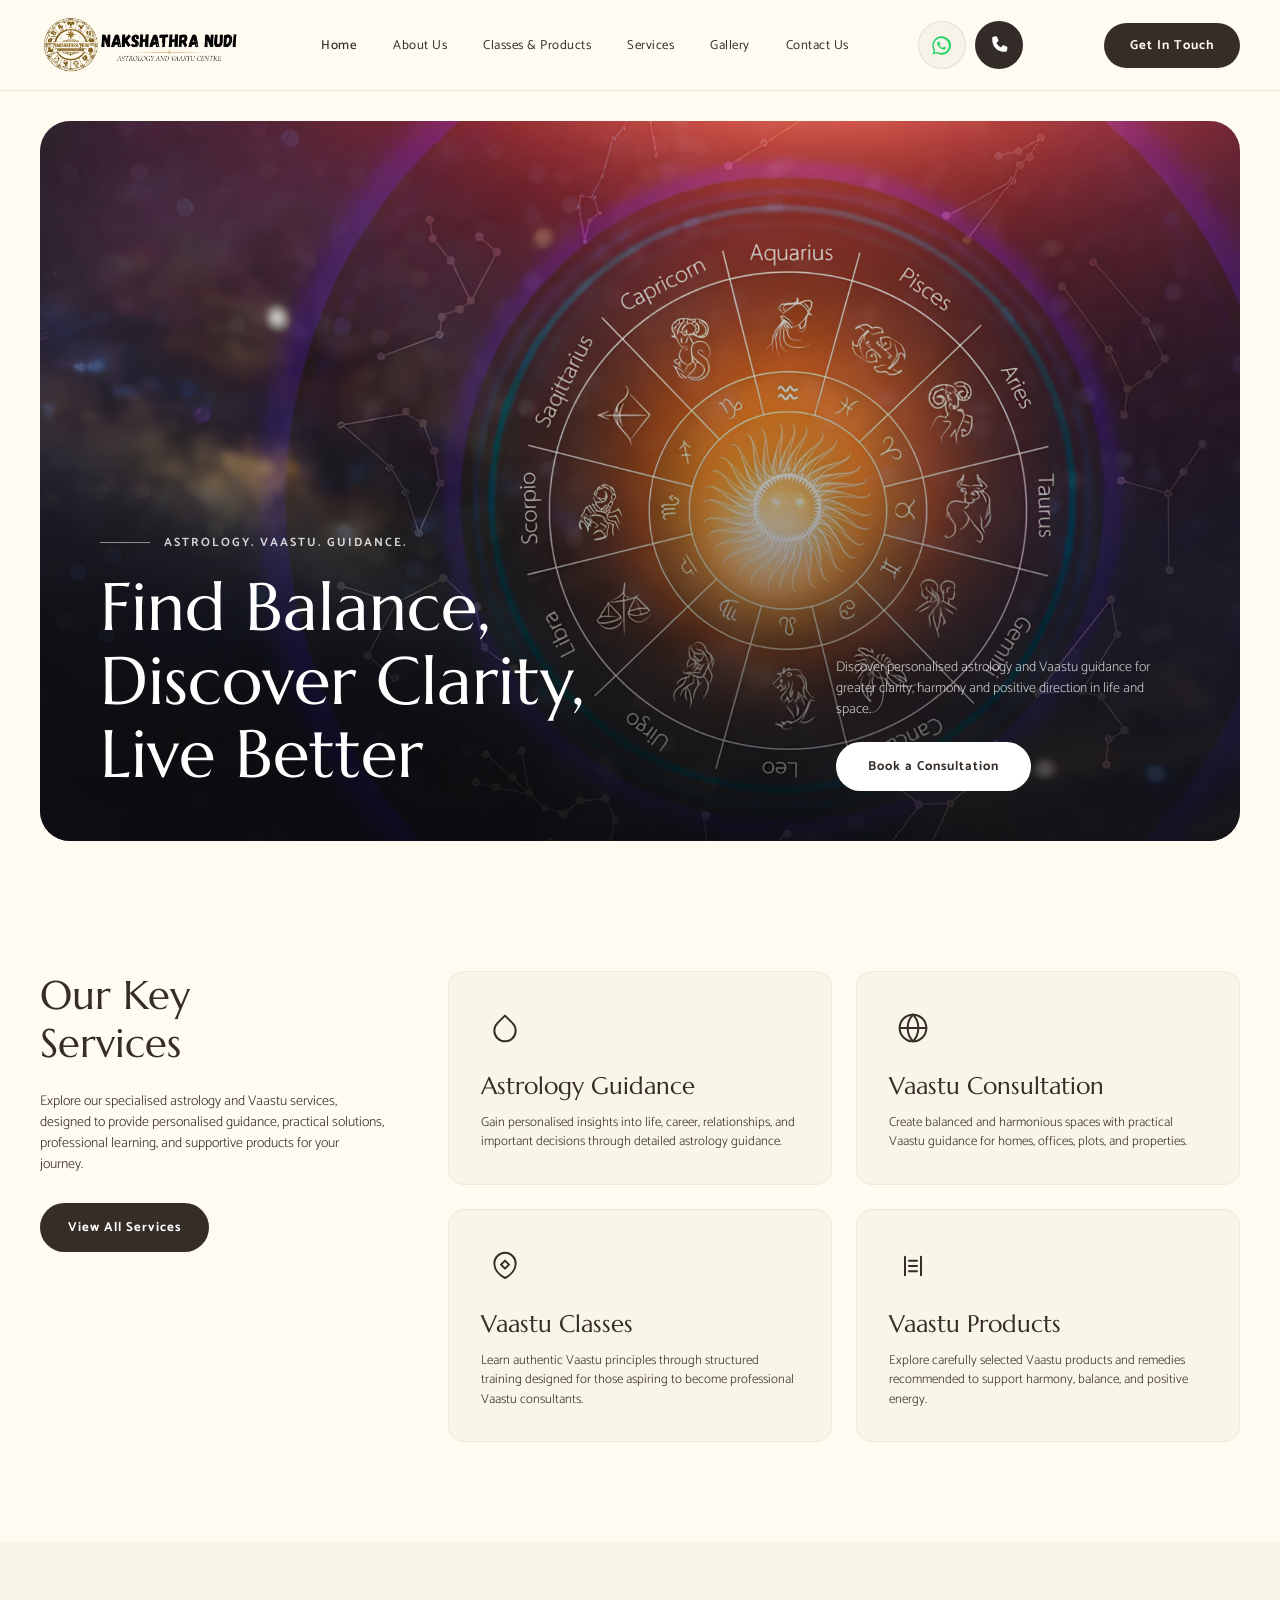
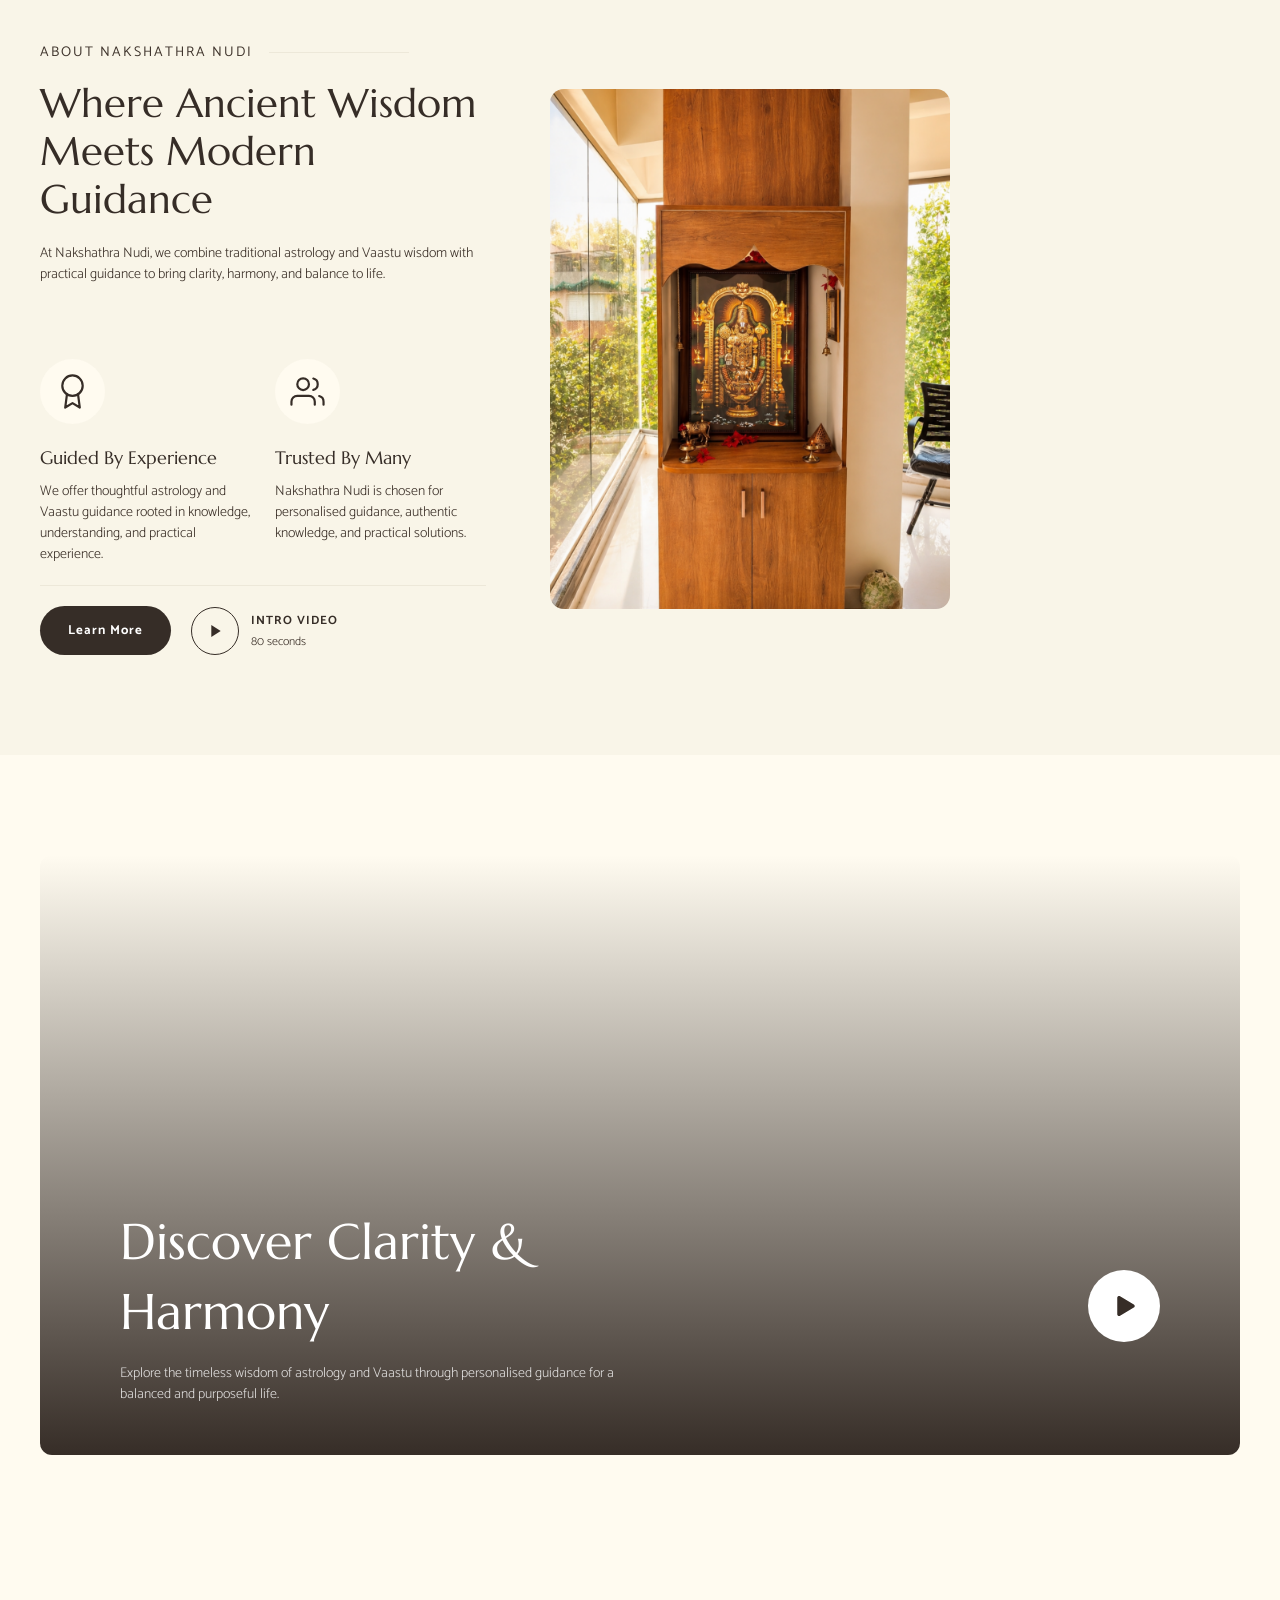
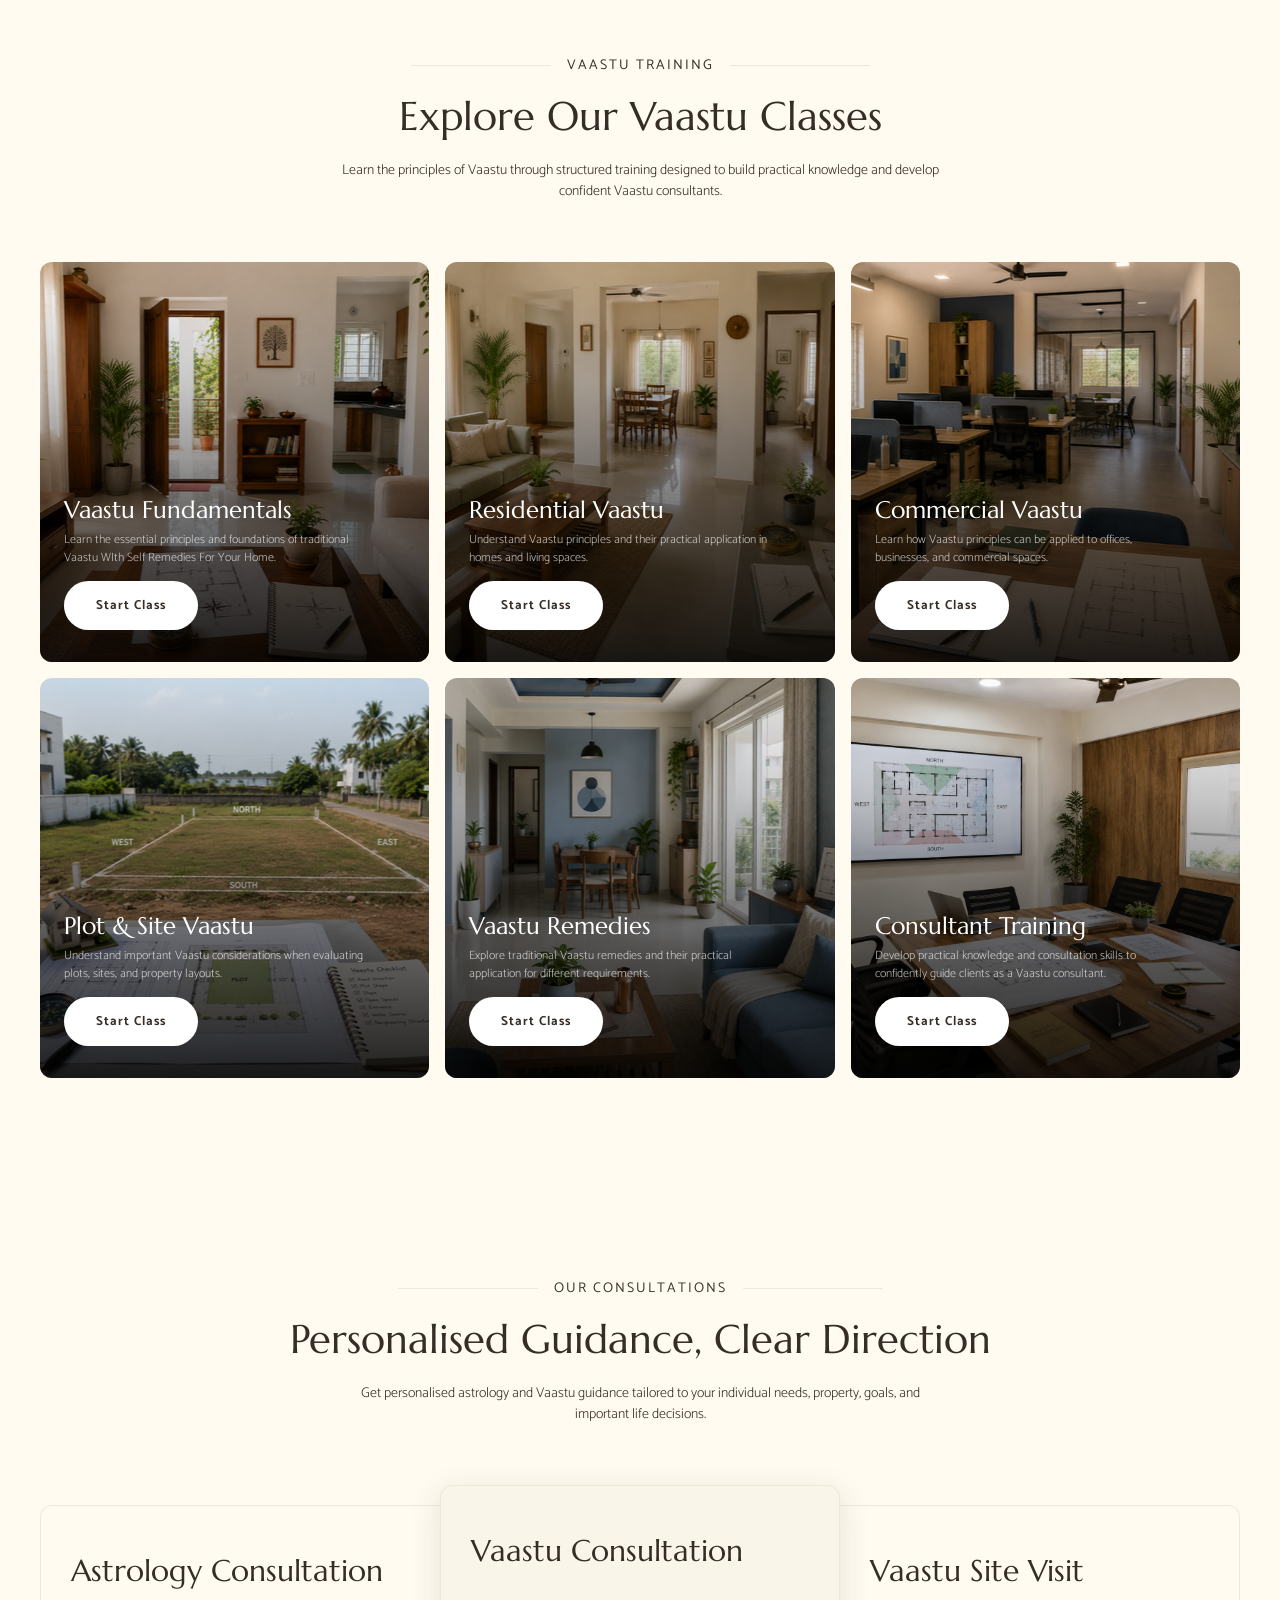
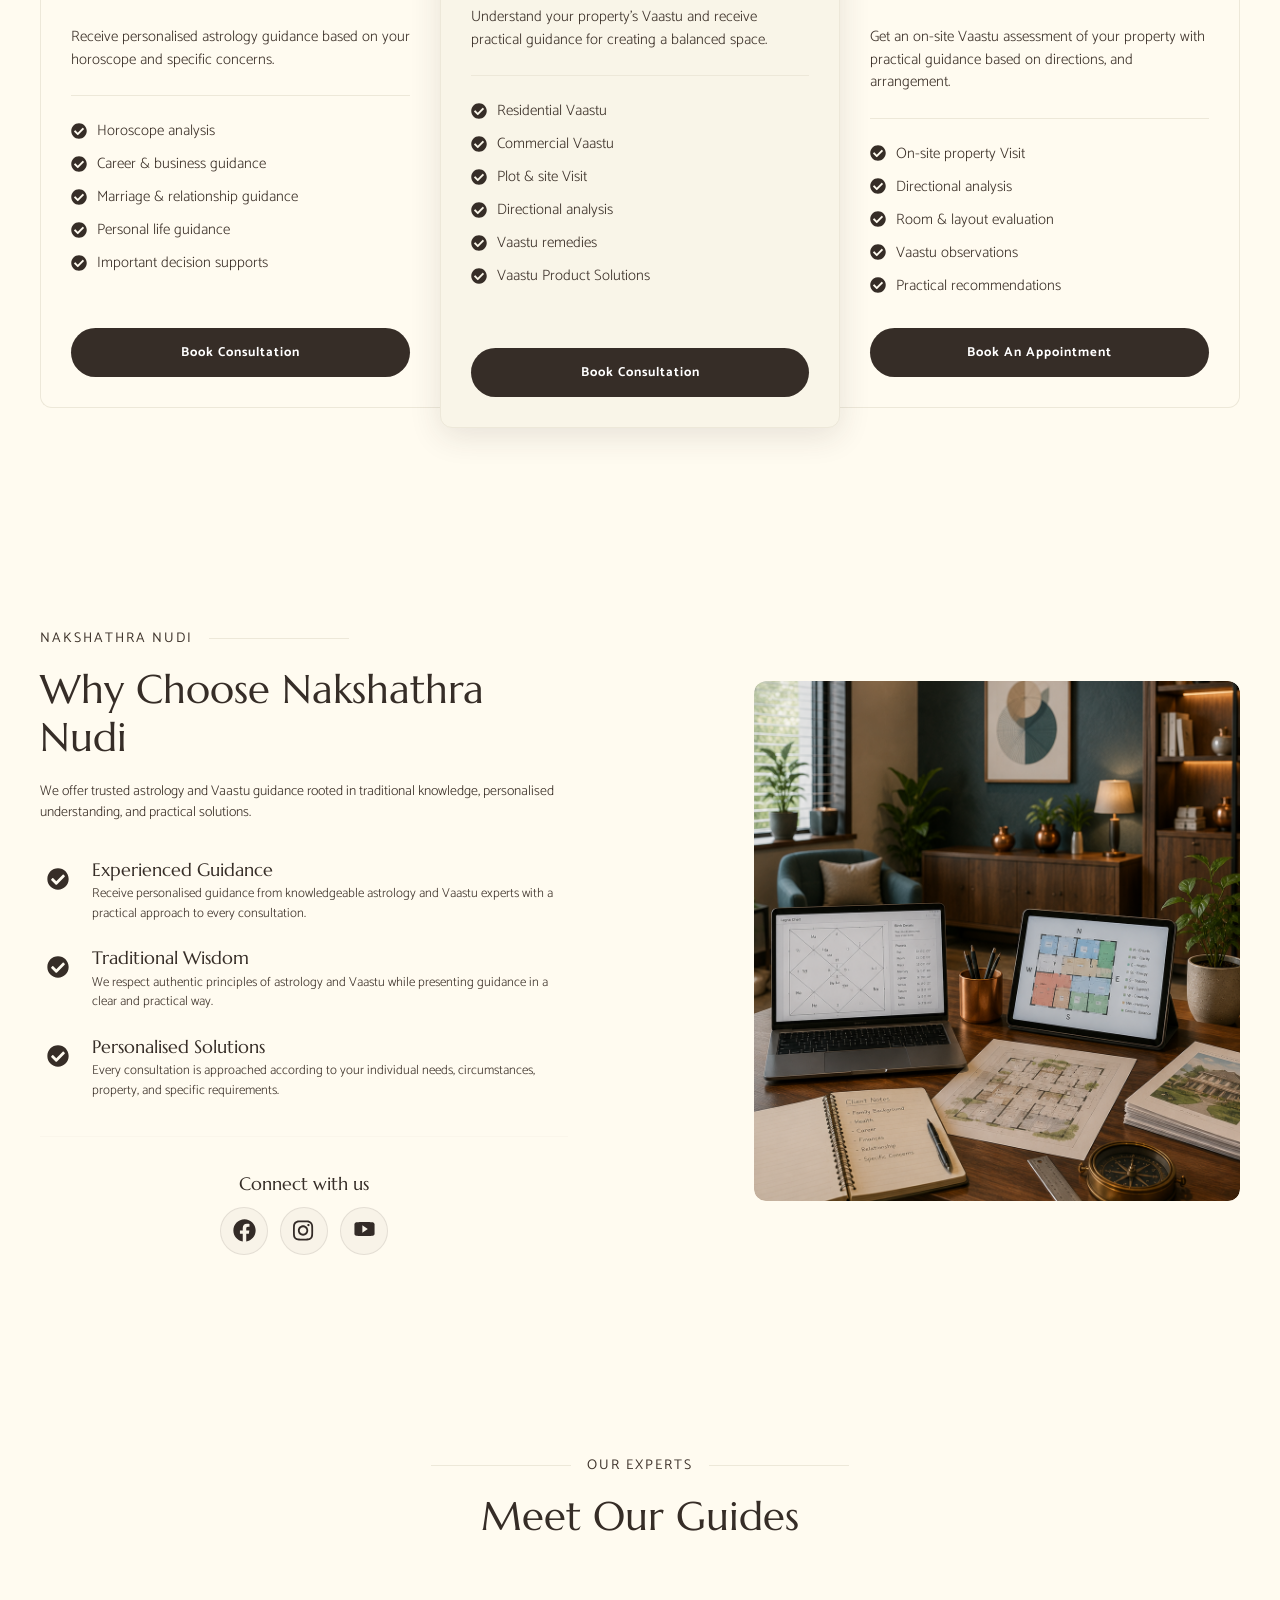
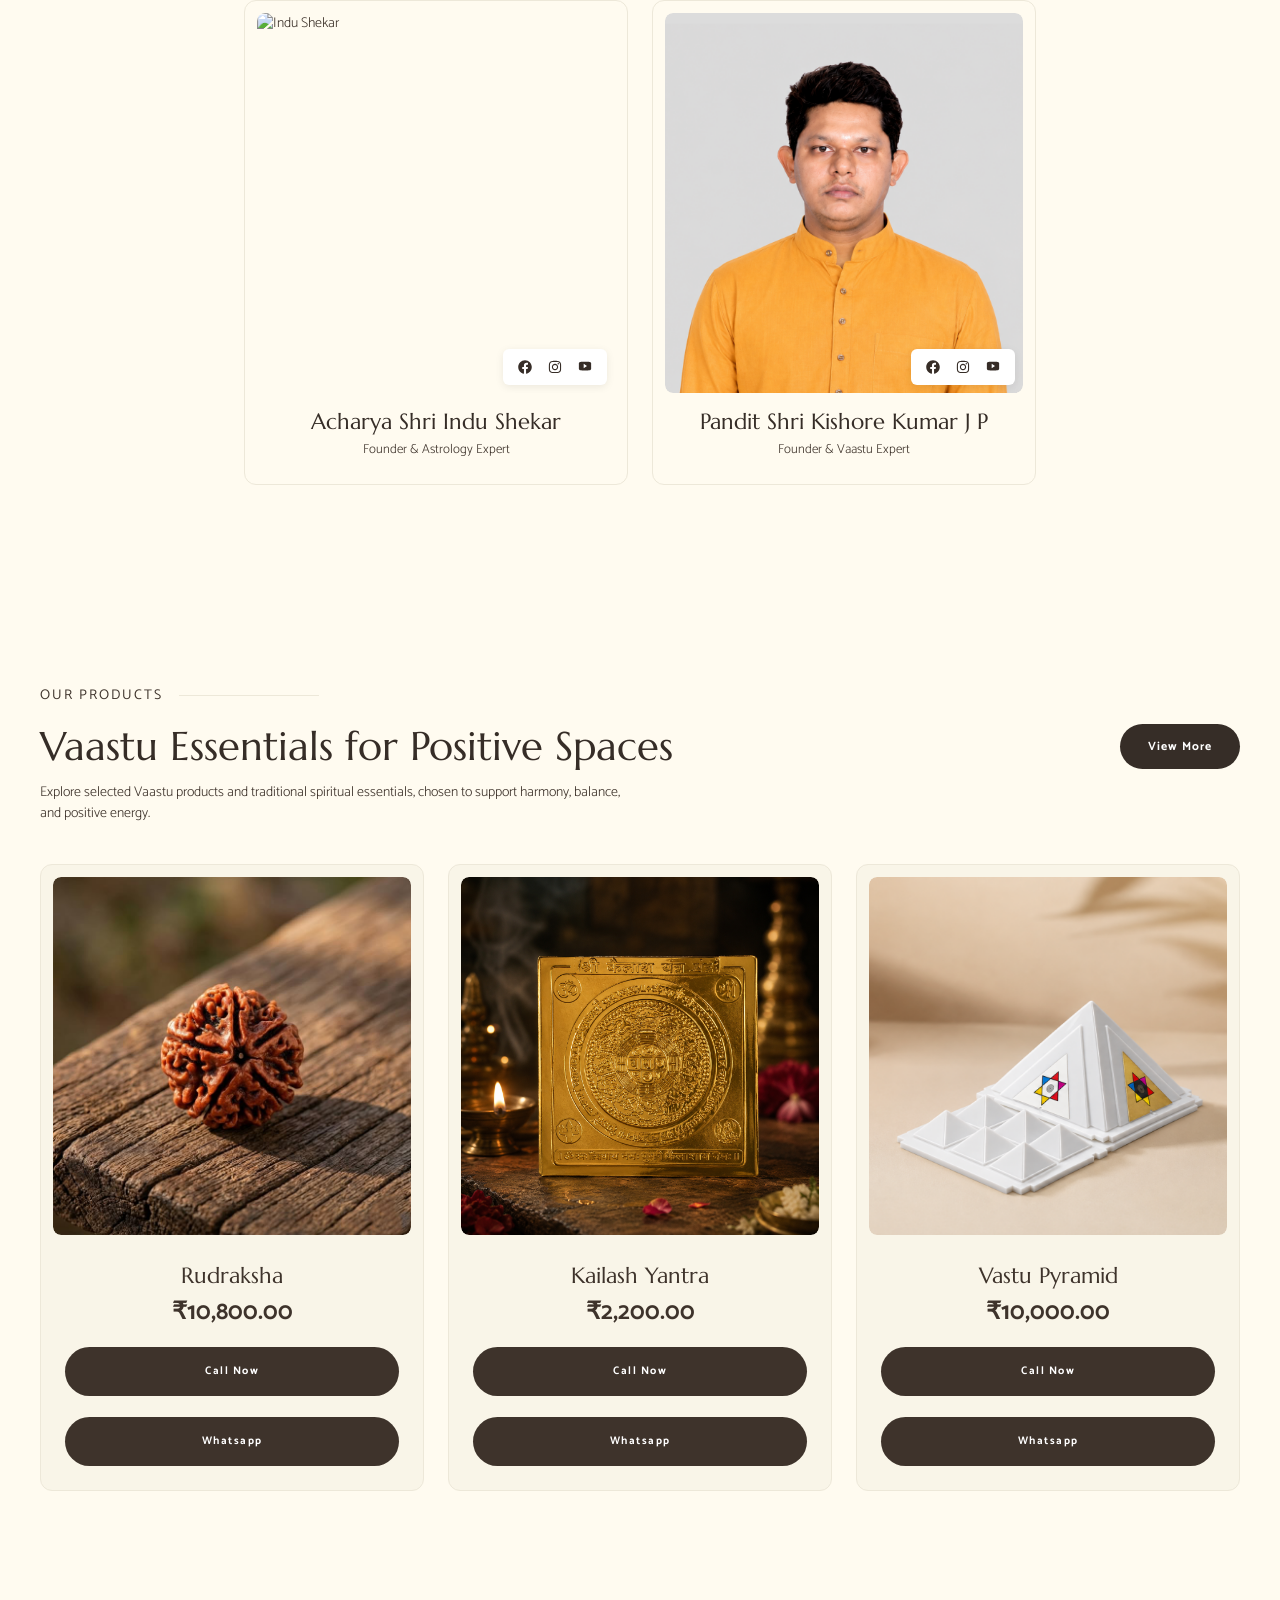
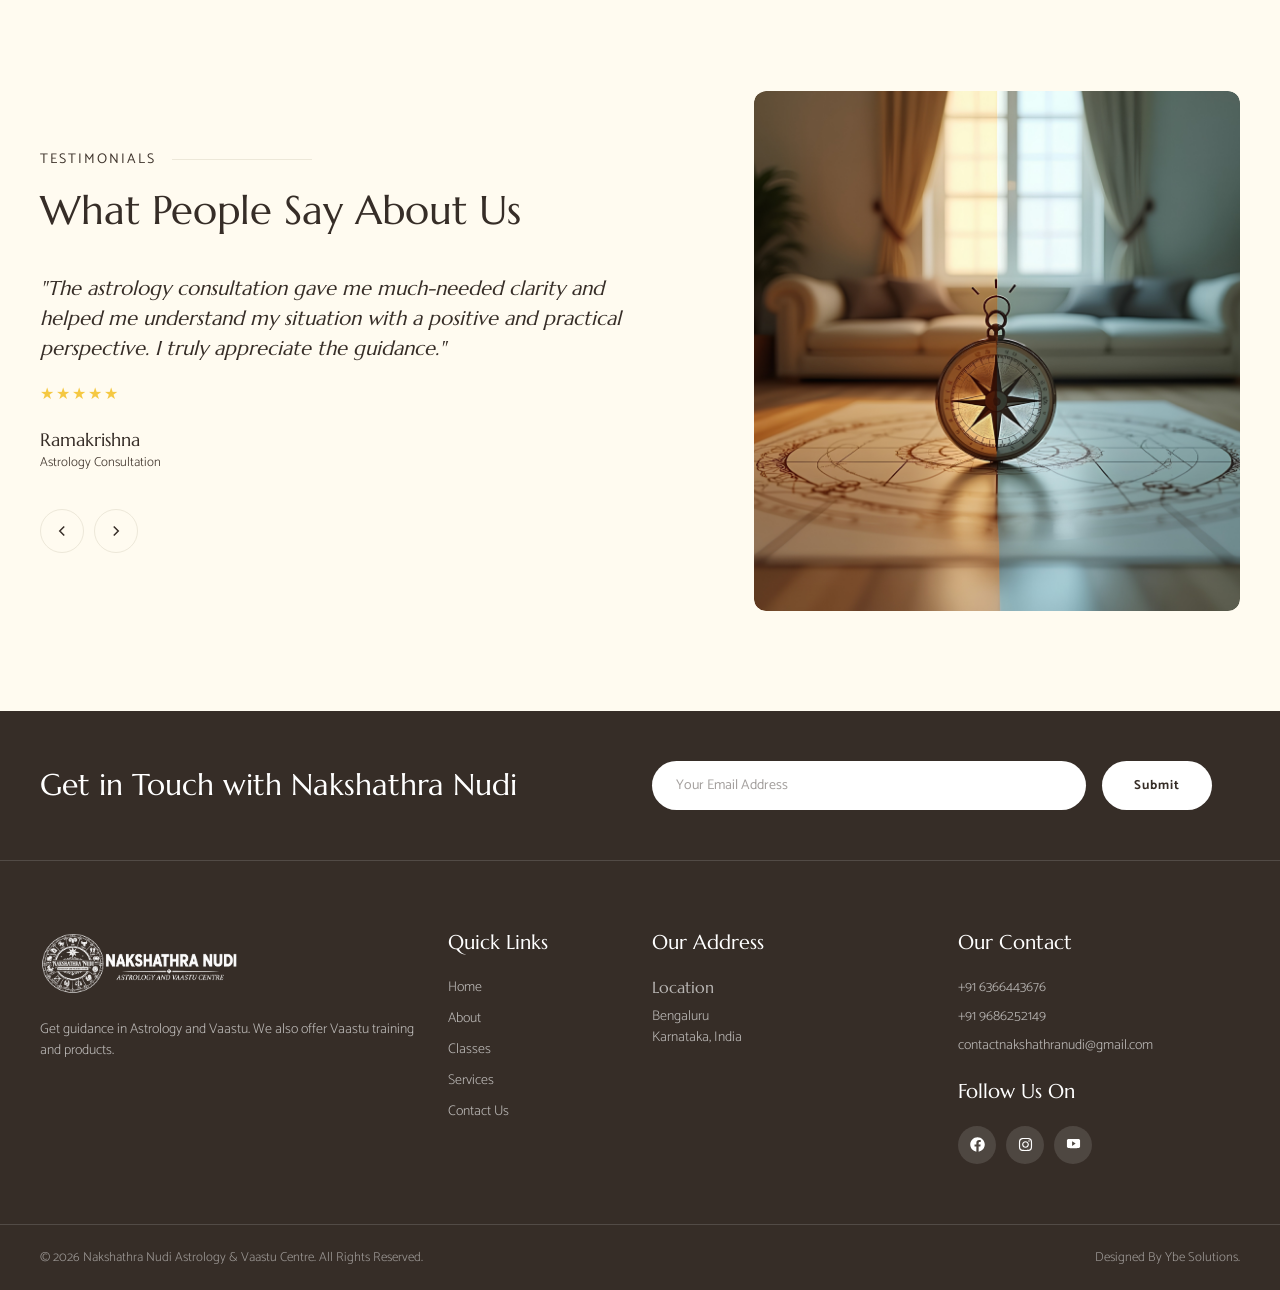
==== commit b9ceae21: "done almost" ====
--- a/index.html
+++ b/index.html
@@ -3,9 +3,9 @@
 
 <head>
   <meta charset="UTF-8" />
-  <link rel="icon" type="image/png" href="images/favicon.png" />
+  <link rel="icon" type="image/png" href="images/NNfevicon.png" />
   <meta name="viewport" content="width=device-width, initial-scale=1.0" />
-  <title>Nakshathra Nudi | Astrology & Vaastu Centre</title>
+  <title>Nakshathra Nudi – Astrology & Vaastu Centre in Bengaluru</title>
 
   <!-- Bootstrap 5.3 -->
   <link rel="stylesheet" href="css/bootstrap.min.css" />
@@ -54,36 +54,30 @@
               <li class="site-nav__item">
                 <a href="gallery.html" class="site-nav__link">Gallery</a>
               </li>
-              <!-- <li class="site-nav__item">
-                <a href="#" class="site-nav__link">
-                  Pages <span class="nav-arrow">&#8964;</span>
-                </a>
-                <ul class="site-nav__dropdown">
-                  <li><a href="products.html">Products</a></li>
-                  <li><a href="instructors.html">Instructors</a></li>
-                  <li><a href="services.html">Pricing</a></li>
-                  <li><a href="faq.html">FAQs</a></li>
-                  <li><a href="testimonials.html">Testimonials</a></li>
-                  <li><a href="gallery.html">Gallery</a></li>
-                  <li><a href="coming-soon.html">Coming Soon</a></li>
-                  <li><a href="404.html">404 Page</a></li>
-                </ul>
-              </li> -->
-              <!-- <li class="site-nav__item">
-                <a href="blog.html" class="site-nav__link">
-                  Blog <span class="nav-arrow">&#8964;</span>
-                </a>
-                <ul class="site-nav__dropdown">
-                  <li><a href="blog.html">Blog</a></li>
-                  <li><a href="single-blog.html">Single Blog</a></li>
-                </ul>
-              </li> -->
               <li class="site-nav__item">
                 <a href="contact.html" class="site-nav__link">Contact Us</a>
               </li>
             </ul>
           </nav>
         </div>
+
+        <!-- WhatsApp -->
+        <a href="https://wa.me/916366443676" target="_blank" rel="noopener" class="why-social whatsapp d-none d-xl-flex"
+          aria-label="WhatsApp">
+
+          <svg viewBox="0 0 32 32" aria-hidden="true">
+            <path
+              d="M16 3.2A12.8 12.8 0 0 0 5 22.5L3.5 28.5l6.2-1.6A12.8 12.8 0 1 0 16 3.2zm0 23.4c-2 0-4-.5-5.7-1.5l-.4-.2-3.7 1 1-3.6-.2-.4a10.5 10.5 0 1 1 8.9 4.7zm5.8-7.8c-.3-.2-1.8-.9-2.1-1-.3-.1-.5-.2-.7.2-.2.3-.8 1-1 1.2-.2.2-.4.2-.7.1-.3-.2-1.3-.5-2.4-1.5-.9-.8-1.5-1.8-1.7-2.1-.2-.3 0-.5.1-.6l.5-.6c.2-.2.2-.4.3-.6.1-.2 0-.4 0-.6-.1-.2-.7-1.7-.9-2.3-.2-.6-.5-.5-.7-.5h-.6c-.2 0-.5.1-.8.4-.3.3-1 1-1 2.5s1 2.9 1.2 3.1c.1.2 2 3.1 4.9 4.4.7.3 1.2.5 1.7.6.7.2 1.4.2 1.9.1.6-.1 1.8-.7 2-1.4.3-.7.3-1.3.2-1.4-.1-.2-.3-.3-.6-.4z" />
+          </svg>
+        </a>
+       <!-- Call -->
+        <a href="tel:+916366443676" class="why-social call d-none d-xl-flex" aria-label="Call +91 63664 43676">
+
+          <svg viewBox="0 0 24 24" aria-hidden="true">
+            <path
+              d="M6.6 2.9 9 2.4c.7-.1 1.4.3 1.7 1l1.1 2.7c.3.7.1 1.5-.5 1.9L9.8 9.2c1 2.1 2.7 3.8 4.8 4.8l1.2-1.5c.4-.6 1.2-.8 1.9-.5l2.7 1.1c.7.3 1.1 1 .9 1.7l-.5 2.4c-.2.8-.9 1.4-1.7 1.4C10.6 18.6 5.4 13.4 5.4 4.6c0-.8.5-1.5 1.2-1.7z" />
+          </svg>
+        </a>
 
         <!-- CTA -->
         <div class="col-auto d-none d-xl-block">
--- a/css/main.css
+++ b/css/main.css
@@ -3656,3 +3656,89 @@
     font-size: var(--fs-h4);
   }
 }
+
+
+
+
+
+
+
+
+
+
+
+.why-social {
+  width: 48px;
+  height: 48px;
+  border-radius: 50%;
+
+  display: inline-flex;
+  align-items: center;
+  justify-content: center;
+
+  text-decoration: none;
+
+  background: #f8f3e8;
+  color: #332b27;
+
+  border: 1px solid rgba(51, 43, 39, 0.10);
+
+  transition:
+    background-color 0.25s ease,
+    color 0.25s ease,
+    transform 0.25s ease,
+    box-shadow 0.25s ease;
+}
+
+/* SVG itself */
+.why-social svg {
+  width: 24px;
+  height: 24px;
+
+  display: block;
+
+  fill: currentColor;
+
+  flex-shrink: 0;
+}
+
+/* WHATSAPP */
+.why-social.whatsapp {
+  color: #25D366;
+}
+
+.why-social.whatsapp:hover {
+  background: #332b27;
+  color: #ffffff;
+
+  transform: translateY(-2px);
+
+  box-shadow: 0 6px 15px rgba(37, 211, 102, 0.30);
+}
+
+/* CALL */
+.why-social.call {
+  color: #ffffff;
+  background: #332b27;
+}
+
+.why-social.call:hover {
+  background: #ffffff;
+  color: #332b27;
+
+  transform: translateY(-2px);
+
+  box-shadow: 0 6px 15px rgba(0, 0, 0, 0.18);
+}
+
+/* Optional: make the icons slightly bigger */
+.why-social svg {
+  width: 23px;
+  height: 23px;
+}
+
+
+.why-social.call {
+    position: relative;
+    left: -30px;
+}
